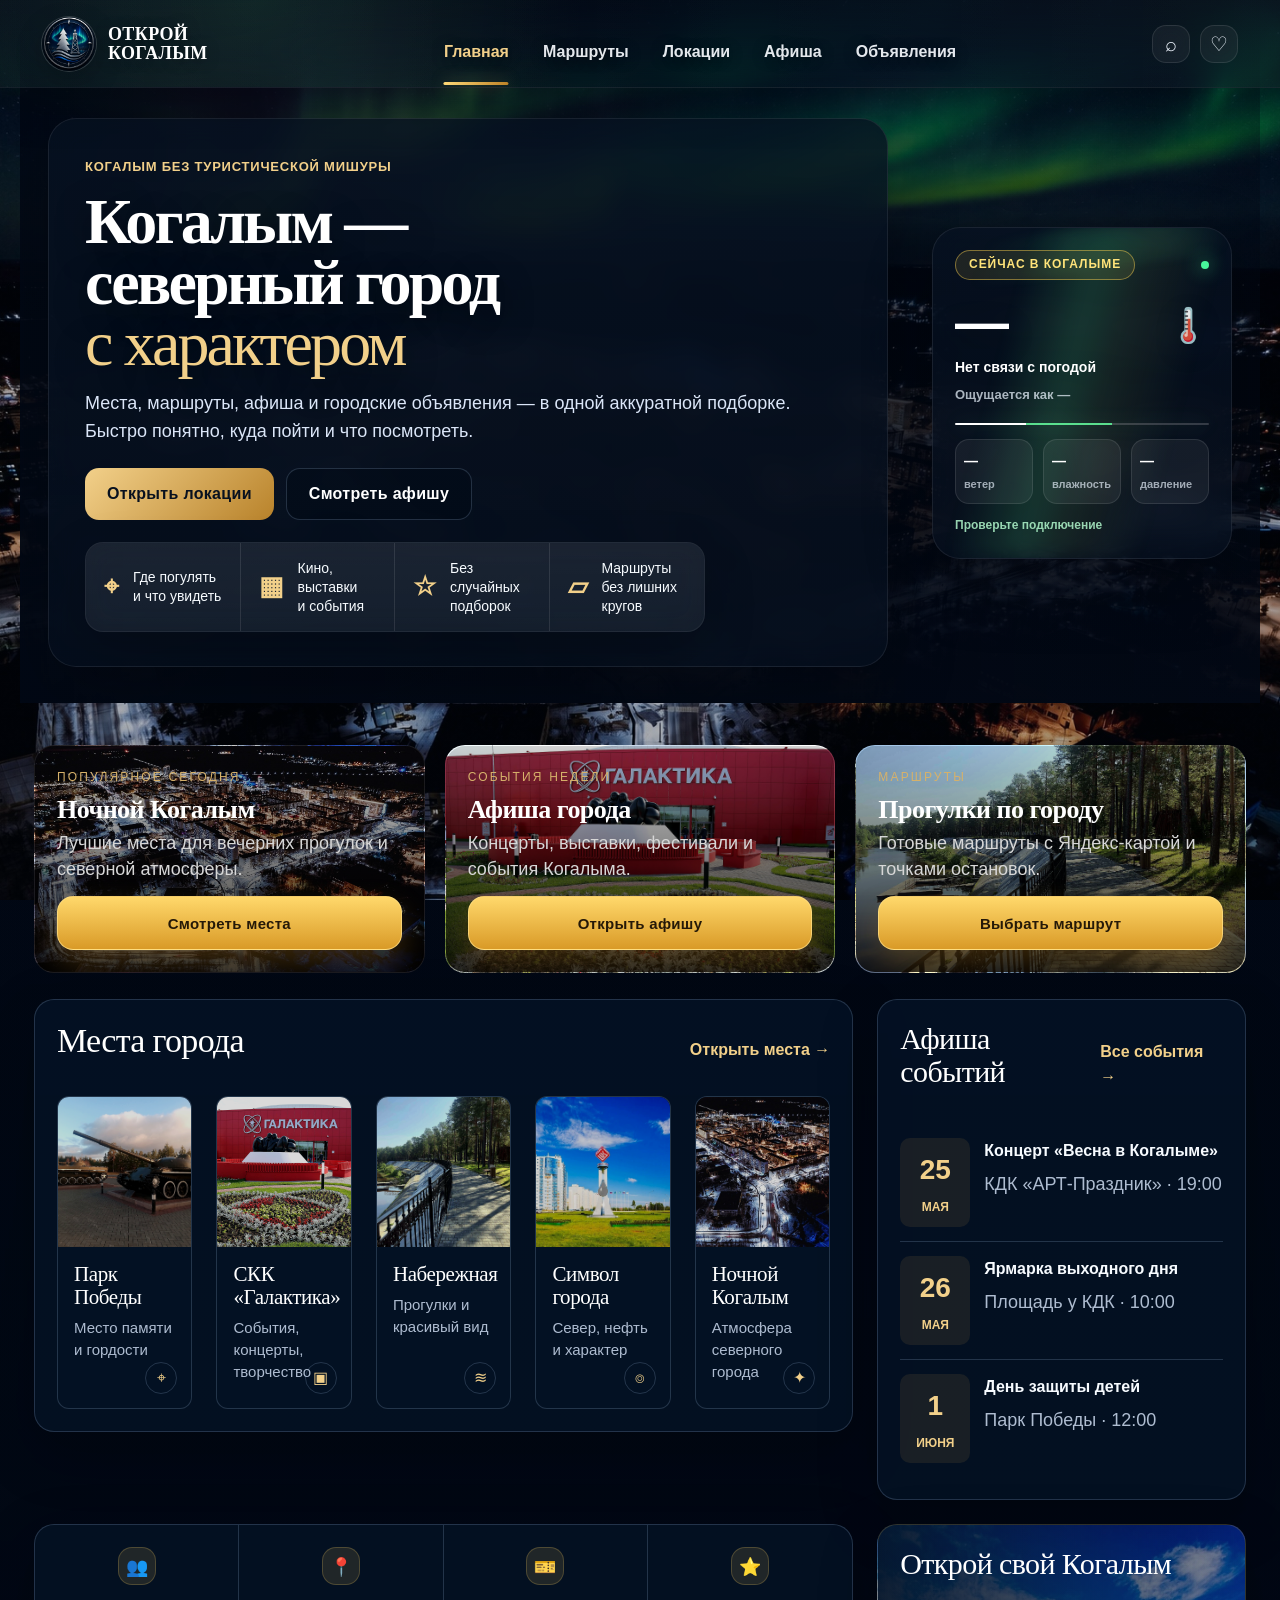
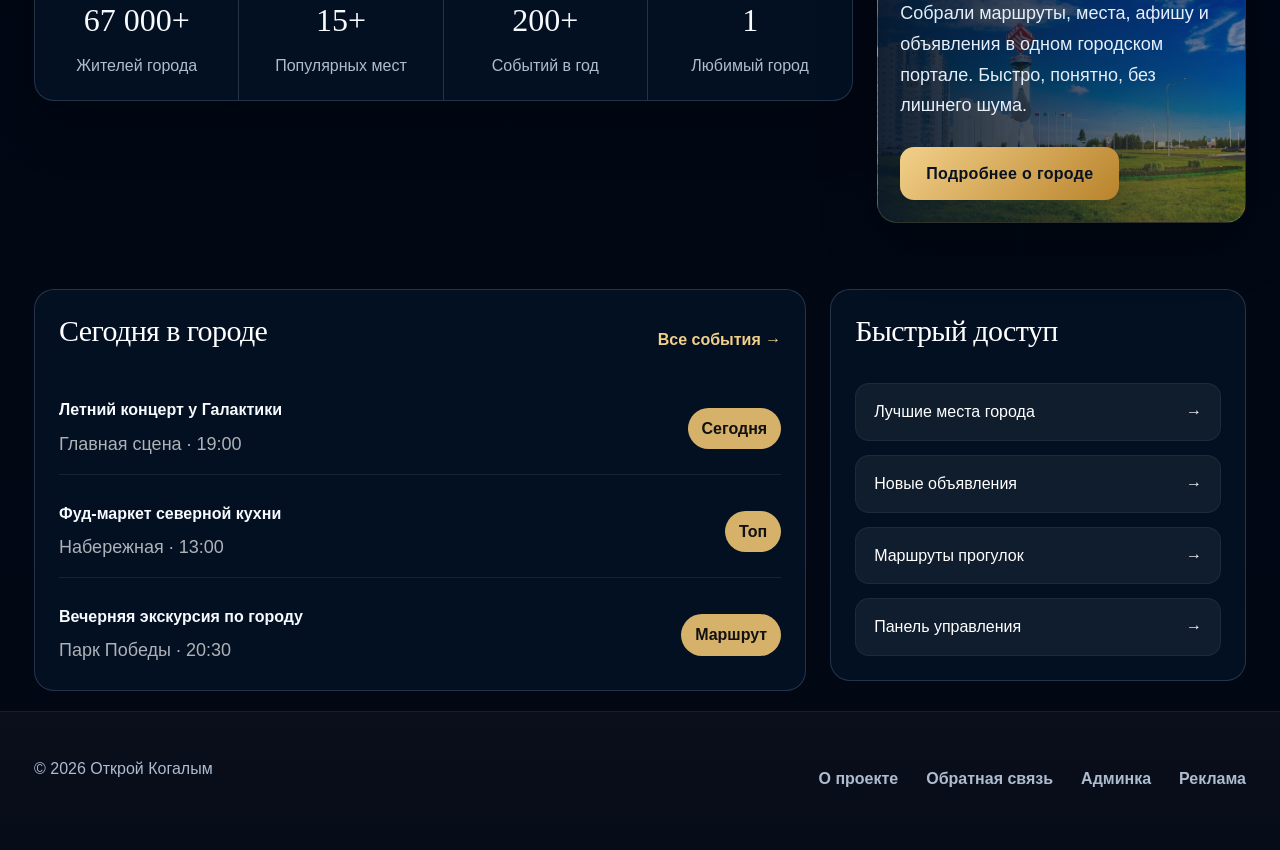
==== index.html @ 8ec385a5 "Add files via upload" ====
<!DOCTYPE html>
<html lang="ru">
<head>
  <meta charset="UTF-8" />
  <meta name="viewport" content="width=device-width, initial-scale=1.0" />
  <title>Открой Когалым</title>
  <link rel="stylesheet" href="style.v7-hard.css?v=site_20260610_v29" />

<style>
/* ===== V28 CLEAN REPAIR INLINE ===== */
.hero-clean,.routes-v2-hero-clean,.events-hero-clean,.places-showcase-clean,.ann-top-clean{
  max-width:1240px!important;margin-left:auto!important;margin-right:auto!important;box-sizing:border-box!important;
}
.hero-clean{
  min-height:auto!important;padding:118px 28px 36px!important;display:block!important;
}
.hero-clean__wrap{
  width:min(1240px,100%)!important;margin:0 auto!important;display:grid!important;
  grid-template-columns:minmax(0,1fr) 320px!important;gap:24px!important;align-items:stretch!important;
}
.hero-clean__content,.hero-clean .cinematic-weather,.routes-v2-hero-clean,.events-hero-clean .events-hero-copy,.places-showcase-clean .places-showcase__text,.ann-top-clean .ann-top-main{
  border-radius:28px!important;border:1px solid rgba(255,255,255,.08)!important;
  background:linear-gradient(180deg,rgba(7,18,34,.78),rgba(7,18,34,.56))!important;
  box-shadow:0 24px 70px rgba(0,0,0,.22)!important;
  backdrop-filter:blur(14px)!important;-webkit-backdrop-filter:blur(14px)!important;
}
.hero-clean__content{max-width:none!important;margin:0!important;padding:34px 36px!important;}
.hero-clean h1,.routes-v2-hero-clean .routes-v2-title-main,.places-showcase-clean h1,.events-hero-clean h1,.ann-top-clean h1{
  text-transform:none!important;font-size:clamp(44px,5vw,72px)!important;line-height:.96!important;margin:0 0 14px!important;
}
.hero-clean .lead,.routes-v2-hero-clean .routes-v2-lead,.places-showcase-clean .places-showcase__lead,.events-hero-clean .events-lead,.ann-top-clean .ann-lead{
  max-width:760px!important;margin:0!important;color:#dbe6f8!important;font-size:18px!important;line-height:1.58!important;
}
.hero-actions{display:flex!important;gap:12px!important;flex-wrap:wrap!important;margin:22px 0!important;}
.hero-clean .features{max-width:none!important;margin:0!important;grid-template-columns:repeat(4,minmax(0,1fr))!important;border-radius:18px!important;}
.places-showcase-clean{display:block!important;margin-top:8px!important;margin-bottom:24px!important;}
.places-showcase-clean::before,.events-hero-clean::before{content:none!important;}
.places-showcase-clean .places-showcase__text,.routes-v2-hero-clean,.events-hero-clean .events-hero-copy,.ann-top-clean .ann-top-main{padding:30px 32px!important;}
.places-showcase-clean .places-eyebrow,.routes-v2-hero-clean .routes-v2-kicker,.events-hero-clean .events-kicker{
  display:inline-flex!important;background:rgba(242,208,138,.12)!important;border:1px solid rgba(242,208,138,.24)!important;
  color:#f2d08a!important;border-radius:999px!important;padding:10px 14px!important;margin:0 0 14px!important;
  font:900 12px/1 Arial,Helvetica,sans-serif!important;letter-spacing:.08em!important;text-transform:uppercase!important;
}
.places-showcase-clean .places-showcase__chips,.routes-v2-hero-clean .routes-v2-hero__chips,.events-hero-clean .events-hero-pills,.ann-top-clean .ann-top-tags{
  display:flex!important;gap:10px!important;flex-wrap:wrap!important;margin:20px 0 0!important;
}
.places-showcase-clean .places-showcase__chips span,.routes-v2-hero-clean .routes-v2-hero__chips span,.events-hero-clean .events-hero-pills span,.ann-top-clean .ann-top-tags span{
  display:inline-flex!important;align-items:center!important;min-height:36px!important;padding:0 13px!important;border-radius:999px!important;
  background:rgba(255,255,255,.055)!important;border:1px solid rgba(255,255,255,.08)!important;color:#fff!important;font:800 14px/1 Arial,Helvetica,sans-serif!important;
}
.events-hero-clean{margin:8px auto 24px!important;padding:0!important;background:none!important;border:0!important;box-shadow:none!important;border-radius:0!important;}
.events-hero-clean .events-hero-inner{display:block!important;padding:0!important;}
.ann-top-clean{display:grid!important;grid-template-columns:minmax(0,1fr) auto!important;gap:18px!important;align-items:end!important;margin-bottom:24px!important;}
.places-grid.catalog-grid .place-card.catalog-card,.place-card.catalog-card{height:640px!important;min-height:640px!important;max-height:640px!important;overflow:hidden!important;}
@media(max-width:980px){
  .hero-clean{padding:106px 18px 28px!important;}
  .hero-clean__wrap{grid-template-columns:1fr!important;}
  .hero-clean__content,.hero-clean .cinematic-weather,.routes-v2-hero-clean,.events-hero-clean .events-hero-copy,.places-showcase-clean .places-showcase__text,.ann-top-clean .ann-top-main{padding:24px 20px!important;border-radius:24px!important;}
  .hero-clean h1,.routes-v2-hero-clean .routes-v2-title-main,.places-showcase-clean h1,.events-hero-clean h1,.ann-top-clean h1{font-size:40px!important;}
  .hero-clean .features{grid-template-columns:1fr 1fr!important;}
  .ann-top-clean{grid-template-columns:1fr!important;}
  .places-grid.catalog-grid .place-card.catalog-card,.place-card.catalog-card{height:auto!important;min-height:0!important;max-height:none!important;}
}
@media(max-width:640px){.hero-clean .features{grid-template-columns:1fr!important;}}
</style>

</head>
<body>

<header class="header">
  <a class="brand" href="index.html">
    <img src="images/logo.png" alt="Открой Когалым">
    <span>ОТКРОЙ<br>КОГАЛЫМ</span>
  </a>

  <nav>
    <a class="active" href="index.html">Главная</a>
    <a href="routes.html">Маршруты</a>
    <a href="places.html">Локации</a>
    <a href="events.html">Афиша</a>
    <a href="announcements.html">Объявления</a>
  </nav>

  <div class="right-head">
    <span class="icon">⌕</span>
    <span class="icon">♡</span>
  </div>
</header>

<main>
  <section class="hero hero-clean">
    <div class="hero-clean__wrap">
      <div class="hero-content hero-clean__content">
        <p class="kicker">Когалым без туристической мишуры</p>

        <h1>Когалым —<br>северный город<br><strong>с характером</strong></h1>

        <p class="lead">
          Места, маршруты, афиша и городские объявления — в одной аккуратной подборке.
          Быстро понятно, куда пойти и что посмотреть.
        </p>

        <div class="hero-actions">
          <a class="btn gold" href="places.html">Открыть локации</a>
          <a class="btn dark" href="events.html">Смотреть афишу</a>
        </div>

        <div class="features">
          <div><b>⌖</b><span>Где погулять<br>и что увидеть</span></div>
          <div><b>▦</b><span>Кино, выставки<br>и события</span></div>
          <div><b>☆</b><span>Без случайных<br>подборок</span></div>
          <div><b>▱</b><span>Маршруты<br>без лишних кругов</span></div>
        </div>
      </div>

      <aside class="cinematic-weather live-weather-card" aria-label="Живая погода в Когалыме">
        <div class="cinematic-weather__aurora" aria-hidden="true"></div>
        <div class="cinematic-weather__head">
          <span class="cinematic-weather__label">Сейчас в Когалыме</span>
          <span class="cinematic-weather__dot" aria-hidden="true"></span>
        </div>
        <div class="cinematic-weather__main">
          <div>
            <div class="cinematic-weather__temp" data-weather-temp>—</div>
            <div class="cinematic-weather__status" data-weather-status>Загрузка погоды</div>
            <div class="cinematic-weather__feels" data-weather-feels>Ощущается как —</div>
          </div>
          <div class="cinematic-weather__icon" data-weather-icon>☁️</div>
        </div>
        <div class="cinematic-weather__line"></div>
        <div class="cinematic-weather__footer">
          <span><b data-weather-wind>—</b><small>ветер</small></span>
          <span><b data-weather-humidity>—</b><small>влажность</small></span>
          <span><b data-weather-pressure>—</b><small>давление</small></span>
        </div>
        <div class="cinematic-weather__updated" data-weather-updated>Обновление…</div>
      </aside>
    </div>
  </section>

  <section class="home-highlights">
    <article class="highlight-card" style="background-image:url('images/night.jpg')">
      <span>Популярное сегодня</span>
      <h3>Ночной Когалым</h3>
      <p>Лучшие места для вечерних прогулок и северной атмосферы.</p>
      <a class="btn gold" href="places.html">Смотреть места</a>
    </article>

    <article class="highlight-card" style="background-image:url('images/places-v7/32-10-galaktika-7d0f47f0-v7-7323927a6f.jpg')">
      <span>События недели</span>
      <h3>Афиша города</h3>
      <p>Концерты, выставки, фестивали и события Когалыма.</p>
      <a class="btn gold" href="events.html">Открыть афишу</a>
    </article>

    <article class="highlight-card" style="background-image:url('images/places-v7/23-23-naberezhnaya-reki-ingu-yagun-6c998331-v7-8d6ebba43d.jpg')">
      <span>Маршруты</span>
      <h3>Прогулки по городу</h3>
      <p>Готовые маршруты с Яндекс-картой и точками остановок.</p>
      <a class="btn gold" href="routes.html">Выбрать маршрут</a>
    </article>
  </section>


  <section class="main-grid">
    <div class="places panel">
      <div class="section-head">
        <h2>Места города</h2>
        <a href="places.html">Открыть места →</a>
      </div>

      <div class="cards">
        <article><img src="images/places-v7/25-29-park-pobedy-b1130a2f-v7-13200ce5c9.jpg"><h3>Парк Победы</h3><p>Место памяти и гордости</p><i>⌖</i></article>
        <article><img src="images/places-v7/32-10-galaktika-7d0f47f0-v7-7323927a6f.jpg"><h3>СКК «Галактика»</h3><p>События, концерты, творчество</p><i>▣</i></article>
        <article><img src="images/places-v7/23-23-naberezhnaya-reki-ingu-yagun-6c998331-v7-8d6ebba43d.jpg"><h3>Набережная</h3><p>Прогулки и красивый вид</p><i>≋</i></article>
        <article><img src="images/lukoil.webp"><h3>Символ города</h3><p>Север, нефть и характер</p><i>⌾</i></article>
        <article><img src="images/night.jpg"><h3>Ночной Когалым</h3><p>Атмосфера северного города</p><i>✦</i></article>
      </div>
    </div>

    <aside class="events panel">
      <div class="section-head">
        <h2>Афиша событий</h2>
        <a href="events.html">Все события →</a>
      </div>
      <div class="event"><time>25<small>МАЯ</small></time><div><b>Концерт «Весна в Когалыме»</b><p>КДК «АРТ-Праздник» · 19:00</p></div></div>
      <div class="event"><time>26<small>МАЯ</small></time><div><b>Ярмарка выходного дня</b><p>Площадь у КДК · 10:00</p></div></div>
      <div class="event"><time>1<small>ИЮНЯ</small></time><div><b>День защиты детей</b><p>Парк Победы · 12:00</p></div></div>
    </aside>

    <div class="stats panel">
      <div><i>👥</i><b>67 000+</b><span>Жителей города</span></div>
      <div><i>📍</i><b>15+</b><span>Популярных мест</span></div>
      <div><i>🎫</i><b>200+</b><span>Событий в год</span></div>
      <div><i>⭐</i><b>1</b><span>Любимый город</span></div>
    </div>

    <div class="city panel">
      <h2>Открой свой Когалым</h2>
      <p>Собрали маршруты, места, афишу и объявления в одном городском портале. Быстро, понятно, без лишнего шума.</p>
      <a class="btn gold" href="about.html">Подробнее о городе</a>
    </div>
  </section>


  <section class="today-grid">
    <div class="today-card">
      <div class="section-head">
        <h2>Сегодня в городе</h2>
        <a href="events.html">Все события →</a>
      </div>

      <div class="today-list">
        <div class="today-item">
          <div>
            <b>Летний концерт у Галактики</b>
            <p>Главная сцена · 19:00</p>
          </div>
          <span class="today-badge">Сегодня</span>
        </div>

        <div class="today-item">
          <div>
            <b>Фуд-маркет северной кухни</b>
            <p>Набережная · 13:00</p>
          </div>
          <span class="today-badge">Топ</span>
        </div>

        <div class="today-item">
          <div>
            <b>Вечерняя экскурсия по городу</b>
            <p>Парк Победы · 20:30</p>
          </div>
          <span class="today-badge">Маршрут</span>
        </div>
      </div>
    </div>

    <div class="today-card">
      <div class="section-head">
        <h2>Быстрый доступ</h2>
      </div>

      <div class="quick-links">
        <a href="places.html"><span>Лучшие места города</span><b>→</b></a>
        <a href="announcements.html"><span>Новые объявления</span><b>→</b></a>
        <a href="routes.html"><span>Маршруты прогулок</span><b>→</b></a>
        <a href="admin.html"><span>Панель управления</span><b>→</b></a>
      </div>
    </div>
  </section>

</main>

<footer>
  <span>© 2026 Открой Когалым</span>
  <nav class="footer-links">
    <a href="about.html">О проекте</a>
    <a href="mailto:info@kogalym-portal.ru">Обратная связь</a>
    <a href="admin.html">Админка</a>
    <a href="announcements.html">Реклама</a>
  </nav>
</footer>

<script src="weather.js?v=site_20260610_v29"></script>
</body>
</html>
---- style.v7-hard.css ----
*{box-sizing:border-box;margin:0;padding:0}
:root{--bg:#020814;--panel:rgba(5,20,39,.78);--line:rgba(180,215,255,.18);--gold:#d6a24b;--gold2:#f2d08a;--white:#f7fbff;--muted:#aebcd0}
body{font-family:Arial,Helvetica,sans-serif;background:#020814;color:var(--white)}
a{text-decoration:none;color:inherit}
.header{position:fixed;top:0;left:0;width:100%;height:94px;padding:0 34px;display:grid;grid-template-columns:260px 1fr auto;align-items:center;gap:24px;background:rgba(2,8,20,.84);backdrop-filter:blur(16px);border-bottom:1px solid rgba(255,255,255,.06);z-index:100}
.brand{display:flex;align-items:center;gap:14px;font-family:Georgia,'Times New Roman',serif;font-size:22px;line-height:1.04;letter-spacing:.01em}
.brand img{width:64px;height:64px;border-radius:50%;object-fit:cover}
nav{display:flex;justify-content:center;gap:30px;font-size:16px;font-weight:700}
nav a{padding:34px 0 12px;border-bottom:2px solid transparent;color:#f0f5ff}
nav a.active,nav a:hover{color:var(--gold2);border-color:var(--gold)}
.right-head{display:flex;align-items:center;gap:16px}
.icon{font-size:27px;color:#eef5ff}
.about{padding:12px 18px;border:1px solid rgba(214,162,75,.55);border-radius:10px;font-weight:800;color:#fff}
.weather{height:52px;min-width:190px;padding:8px 14px;border:1px solid rgba(255,255,255,.16);border-radius:12px;background:rgba(7,20,39,.82);display:grid;grid-template-columns:28px 50px 1fr;align-items:center;gap:8px}
.weather b{font-size:27px}.weather small{font-size:12px;color:#e5eefb;line-height:1.25}

.hero{
min-height:650px;
padding-top:94px;
background:
linear-gradient(90deg, rgba(2,8,20,.92) 0%, rgba(2,8,20,.68) 35%, rgba(2,8,20,.22) 100%),
linear-gradient(180deg, rgba(2,8,20,.04) 0%, #020814 100%),
url("images/hero.jpg") center/cover fixed;
}
.hero-content{max-width:1500px;margin:0 auto;padding:62px 34px 0}
.kicker{font-family:Georgia,'Times New Roman',serif;font-size:17px;color:#f0f3f8;margin-bottom:44px}
h1{font-family:Georgia,'Times New Roman',serif;font-weight:500;text-transform:uppercase;font-size:clamp(54px,5.4vw,82px);line-height:.98;letter-spacing:-.045em;text-shadow:0 10px 36px rgba(0,0,0,.5)}
h1 strong{font-weight:500;color:var(--gold2)}
.lead{max-width:560px;margin-top:26px;font-size:21px;line-height:1.55;color:#edf4ff}
.actions{display:flex;gap:18px;margin-top:36px}
.btn{display:inline-flex;align-items:center;justify-content:center;gap:10px;padding:16px 30px;border-radius:10px;font-weight:800;border:1px solid var(--line)}
.gold{background:linear-gradient(135deg,var(--gold2),#b9832b);color:#08111f;border:none}
.dark{background:rgba(3,12,24,.58);color:#fff}
.features{max-width:950px;margin-top:42px;display:grid;grid-template-columns:repeat(4,1fr);border:1px solid var(--line);border-radius:14px;overflow:hidden;background:rgba(5,20,39,.62);backdrop-filter:blur(12px)}
.features div{display:flex;align-items:center;gap:14px;padding:18px 22px;border-right:1px solid var(--line)}
.features div:last-child{border-right:0}.features b{font-size:34px;color:var(--gold2)}.features span{font-size:15px;line-height:1.35}

.main-grid{max-width:1500px;margin:-18px auto 0;padding:0 34px 40px;display:grid;grid-template-columns:2fr .9fr;gap:24px}
.panel{background:var(--panel);border:1px solid var(--line);border-radius:16px;padding:22px;box-shadow:0 20px 60px rgba(0,0,0,.24)}
.section-head{display:flex;align-items:center;justify-content:space-between;margin-bottom:18px}.section-head h2{font-family:Georgia,'Times New Roman',serif;font-size:30px;font-weight:500}.section-head a{color:var(--gold2);font-weight:800}
.cards{display:grid;grid-template-columns:repeat(5,1fr);gap:16px}
.cards article{border:1px solid var(--line);border-radius:12px;overflow:hidden;background:rgba(5,18,36,.72);position:relative}
.cards img{width:100%;height:150px;object-fit:cover;display:block;filter:brightness(.85) saturate(1.05)}
.cards h3{font-family:Georgia,'Times New Roman',serif;font-size:21px;font-weight:500;margin:16px 16px 8px}.cards p{font-size:15px;color:var(--muted);line-height:1.45;margin:0 16px 26px}.cards i{position:absolute;right:14px;bottom:14px;width:32px;height:32px;border-radius:50%;border:1px solid var(--line);display:grid;place-items:center;color:var(--gold2);font-style:normal}
.event{display:grid;grid-template-columns:70px 1fr;gap:14px;padding:14px 0;border-bottom:1px solid var(--line)}.event:last-child{border-bottom:0}.event time{border-radius:10px;background:rgba(214,162,75,.10);color:var(--gold2);text-align:center;padding:10px;font-weight:900;font-size:28px}.event small{display:block;font-size:12px;margin-top:5px}.event b{font-size:16px}.event p{color:var(--muted);margin-top:5px}
.stats{grid-column:1/2;display:grid;grid-template-columns:repeat(4,1fr);padding:0;overflow:hidden}.stats div{text-align:center;padding:24px;border-right:1px solid var(--line)}.stats div:last-child{border-right:0}.stats b{font-family:Georgia,'Times New Roman',serif;font-size:32px;font-weight:500}.stats span{display:block;color:var(--muted);margin-top:6px}
.city{background:linear-gradient(90deg,rgba(5,20,39,.94),rgba(5,20,39,.42)),url('images/lukoil.webp') right bottom/auto 100% no-repeat}.city h2{font-family:Georgia,'Times New Roman',serif;font-size:30px;font-weight:500}.city p{max-width:320px;line-height:1.7;color:#e5eefb;margin:16px 0 26px}
footer{max-width:1500px;margin:0 auto;padding:20px 34px 44px;display:flex;gap:40px;color:var(--muted)}
@media(max-width:1100px){.header{position:relative;height:auto;grid-template-columns:1fr;padding:18px}.right-head{flex-wrap:wrap}.hero{padding-top:0}.hero-content{padding:42px 18px}.features,.main-grid,.cards,.stats{grid-template-columns:1fr}.main-grid{margin:0;padding:0 18px 32px}.stats{grid-column:auto}.features div{border-right:0;border-bottom:1px solid var(--line)}h1{font-size:44px}footer{padding:20px 18px 40px;flex-wrap:wrap}}
.header{
display:flex;
align-items:center;
justify-content:space-between;
gap:24px;
flex-wrap:wrap;
}

.main-nav{
display:flex;
gap:28px;
flex-wrap:wrap;
}

.header-actions{
display:flex;
align-items:center;
gap:14px;
margin-left:auto;
}
/* ===== ЕДИНАЯ ШАПКА ДЛЯ ВСЕХ СТРАНИЦ ===== */

.header{
  width:100%;
  padding:24px 72px;
  box-sizing:border-box;
  display:flex;
  align-items:center;
  gap:34px;
  position:relative;
  z-index:50;
  background:rgba(8,12,22,.72);
  backdrop-filter:blur(14px);
}

.brand{
  display:flex;
  align-items:center;
  gap:14px;
  text-decoration:none;
  color:#fff;
  flex-shrink:0;
}

.brand img{
  width:54px;
  height:54px;
  object-fit:contain;
}

.brand span{
  font-size:26px;
  line-height:.9;
  font-weight:900;
}

.header nav{
  display:flex;
  align-items:center;
  gap:28px;
  margin-left:auto;
}

.header nav a{
  color:#fff;
  text-decoration:none;
  font-weight:800;
  position:relative;
}

.header nav a.active{
  color:#ffd85a;
}

.header nav a.active::after{
  content:"";
  position:absolute;
  left:0;
  right:0;
  bottom:-10px;
  height:3px;
  border-radius:10px;
  background:#ffd85a;
}

.right-head{
  display:flex;
  align-items:center;
  gap:14px;
  margin-left:28px;
  flex-shrink:0;
}

.icon{
  color:#fff;
  font-size:18px;
}

.about{
  color:#fff;
  text-decoration:none;
  font-weight:800;
  padding:12px 18px;
  border:1px solid rgba(255,216,90,.75);
  border-radius:12px;
}

.weather{
  display:flex;
  align-items:center;
  gap:10px;
  padding:10px 14px;
  border-radius:12px;
  background:rgba(55,72,110,.75);
  color:#fff;
}

.weather b{
  font-size:22px;
}

.weather small{
  font-size:11px;
  line-height:1.1;
}
/* ===== FIX: одинаковое меню во всех шапках ===== */

.header nav{
  display:flex !important;
  align-items:center !important;
  gap:32px !important;
  margin-left:auto !important;
}

.header nav a{
  font-size:16px !important;
  line-height:1 !important;
  font-weight:800 !important;
  color:#fff !important;
  text-decoration:none !important;
  white-space:nowrap !important;
}

.header nav a.active{
  color:#ffd85a !important;
}

.header nav a.active::after{
  bottom:-12px !important;
}
/* ===== ЕДИНЫЙ ФОН САЙТА ===== */
html,
body{
  min-height:100%;
}

body{
  background:#020814;
  color:#fff;
}

body::before{
  content:"";
  position:fixed;
  inset:0;
  background:
linear-gradient(90deg, rgba(2,8,20,.72) 0%, rgba(2,8,20,.45) 40%, rgba(2,8,20,.18) 100%),
linear-gradient(180deg, rgba(2,8,20,.03) 0%, #020814 100%),
url("images/hero.jpg") center/cover fixed;;
  z-index:-1;
  pointer-events:none;
}
.page-shell{
max-width:1500px;
margin:0 auto;
padding:140px 34px 80px;
}

.page-shell h1{
font-size:56px;
line-height:1;
margin-bottom:18px;
font-family:Georgia,"Times New Roman",serif;
font-weight:700;
color:#fff;
}

.page-shell p{
font-size:18px;
line-height:1.7;
color:#d7e3f7;
}

.page-shell h2{
font-size:34px;
margin-bottom:18px;
font-family:Georgia,"Times New Roman",serif;
color:#f0d58a;
}
/* ===== ЕДИНЫЙ СТИЛЬ САЙТА ===== */

body{
font-family:Arial,Helvetica,sans-serif;
color:#f7fbff;
line-height:1.6;
}

h1,h2,h3{
font-family:Georgia,"Times New Roman",serif;
font-weight:700;
letter-spacing:-0.02em;
color:#fff;
margin-bottom:18px;
line-height:1.1;
}

h1{
font-size:56px;
}

h2{
font-size:34px;
}

h3{
font-size:24px;
}

p{
font-size:18px;
line-height:1.7;
color:#d7e3f7;
margin-bottom:18px;
}

section{
margin-bottom:42px;
}

.panel,
.route-card,
.place-card,
.event-card,
article{
border-radius:22px;
overflow:hidden;
}

.cards,
.route-list{
gap:24px;
}

.btn,
button,
a.btn{
font-weight:700;
letter-spacing:.02em;
border-radius:14px;
padding:14px 26px;
}

.page-shell,
.routes-page,
.events-page,
.places-page,
.announcements-page{
max-width:1500px;
margin:0 auto;
padding:140px 34px 80px;
box-sizing:border-box;
}
/* ===== ЖЕСТКОЕ ВЫРАВНИВАНИЕ ВСЕХ СТРАНИЦ ===== */

.routes-page,
.places-page,
.events-page,
.announcements-page,
.page-shell{
  max-width:1500px !important;
  margin:0 auto !important;
  padding:140px 34px 80px !important;
  box-sizing:border-box !important;
}

.routes-page h1,
.places-page h1,
.events-page h1,
.announcements-page h1{
  font-family:Georgia,"Times New Roman",serif !important;
  font-size:72px !important;
  line-height:.95 !important;
  font-weight:700 !important;
  letter-spacing:-.04em !important;
  margin:0 0 22px !important;
  color:#fff !important;
}

.routes-page p,
.places-page p,
.events-page p,
.announcements-page p{
  font-family:Arial,Helvetica,sans-serif !important;
  font-size:18px !important;
  line-height:1.65 !important;
  font-weight:600 !important;
  color:#dbe6f8 !important;
}

.routes-page h2,
.places-page h2,
.events-page h2,
.announcements-page h2{
  font-family:Georgia,"Times New Roman",serif !important;
  font-size:42px !important;
  line-height:1.05 !important;
  font-weight:700 !important;
  color:#fff !important;
}

.route-card,
.week-place,
.hero-event,
.card,
.event-card,
.admin-card{
  border-radius:24px !important;
}
/* ===== ОБЪЯВЛЕНИЯ ПОД ОБЩИЙ СТИЛЬ ===== */

.ann-page h1{
font-family:Georgia,"Times New Roman",serif !important;
font-size:72px !important;
font-weight:700 !important;
line-height:.95 !important;
letter-spacing:-.04em !important;
}

.ann-page p,
.ann-page input,
.ann-page select,
.ann-page button,
.ann-page .item,
.ann-page .price{
font-family:Arial,Helvetica,sans-serif !important;
}

.ann-page{
padding-top:140px !important;
}
#adsList{
display:grid;
gap:18px;
margin-top:18px;
}

/* ===== ANNOUNCEMENTS PAGE / CLEAN FINAL ===== */
body.modal-open{overflow:hidden}
.ann-page{min-height:100vh;padding:140px 28px 70px;background:linear-gradient(180deg,rgba(2,8,20,.80),#020814 48%),url('images/hero.jpg') center/cover fixed;color:#fff}
.ann-container{max-width:1450px;margin:0 auto}
.ann-badge{display:inline-flex;padding:10px 16px;border-radius:999px;background:rgba(214,162,75,.12);border:1px solid rgba(214,162,75,.28);color:#f2d08a;font-weight:800;margin-bottom:18px}
.ann-top{display:flex;justify-content:space-between;gap:24px;align-items:flex-end;margin-bottom:30px}
.ann-top h1{font-family:Georgia,'Times New Roman',serif;font-size:72px;line-height:.95;font-weight:700;letter-spacing:-.04em;margin:0 0 18px;color:#fff}
.ann-lead{max-width:760px;font-size:20px;line-height:1.6;color:#dbe6f8;margin:0}
.ann-add-btn{display:inline-flex;align-items:center;justify-content:center;padding:16px 24px;border-radius:12px;background:linear-gradient(135deg,#f1d493,#b88631);color:#08111f;font-weight:900;text-decoration:none;white-space:nowrap}
.ann-search-panel{display:grid;grid-template-columns:1.3fr repeat(3,.7fr);gap:14px;margin-bottom:20px}
.ann-search-panel input,.ann-search-panel select{width:100%;padding:17px 18px;border-radius:16px;border:1px solid rgba(255,255,255,.08);background:rgba(8,20,42,.86);color:#fff;font-weight:800;outline:none}
.ann-search-panel input::placeholder{color:#9fb1c8}
.ann-categories{display:grid;grid-template-columns:repeat(5,1fr);gap:14px;margin-bottom:30px}
.ann-cat{cursor:pointer;padding:18px;border-radius:18px;background:rgba(8,20,42,.86);border:1px solid rgba(255,255,255,.08);color:#f2d08a;font-weight:900;text-align:center;transition:.22s}
.ann-cat:hover,.ann-cat.active{background:rgba(214,162,75,.18);border-color:rgba(214,162,75,.45);transform:translateY(-2px)}
.ann-board{display:grid;grid-template-columns:2fr 1fr;gap:24px}
.ann-list{display:grid;gap:18px}
.ann-item{position:relative;display:grid;grid-template-columns:118px 1fr 155px;gap:20px;align-items:center;padding:20px;border-radius:22px;background:rgba(8,20,42,.88);border:1px solid rgba(255,255,255,.08);backdrop-filter:blur(14px);transition:.28s;cursor:pointer;overflow:hidden}
.ann-item.hidden{display:none}
.ann-item:hover{transform:translateY(-5px);border-color:rgba(214,162,75,.32);box-shadow:0 18px 44px rgba(0,0,0,.28)}
.ann-item.vip{border-color:rgba(214,162,75,.42);background:linear-gradient(90deg,rgba(214,162,75,.10),rgba(8,20,42,.88) 30%)}
.vip-label{position:absolute;top:12px;right:18px;padding:5px 10px;border-radius:999px;background:rgba(214,162,75,.20);border:1px solid rgba(214,162,75,.38);color:#f2d08a;font-weight:950;font-size:11px;z-index:2}
.ann-thumb{width:108px;height:88px;border-radius:16px;background-size:cover;background-position:center;border:1px solid rgba(255,255,255,.10);position:relative;overflow:hidden}
.ann-thumb:after{content:"";position:absolute;inset:0;background:linear-gradient(180deg,transparent,rgba(0,0,0,.35))}
.ann-item h2{font-family:Georgia,'Times New Roman',serif;font-size:30px;font-weight:500;line-height:1.12;margin:0 0 8px;color:#fff;overflow-wrap:anywhere;word-break:break-word}
.ann-item p{margin:0;color:#dbe6f8;line-height:1.5;overflow-wrap:anywhere;word-break:break-word}
.ann-meta{display:flex;gap:10px;flex-wrap:wrap;margin-top:10px;color:#aebcd0;font-size:13px;font-weight:800}
.ann-price{text-align:right;min-width:145px;padding-top:22px;overflow-wrap:anywhere;word-break:break-word}
.ann-price b{display:block;font-size:23px;color:#f2d08a;margin-bottom:8px}.ann-price span{color:#aebcd0;font-size:14px}
.ann-side{background:rgba(8,20,42,.88);border:1px solid rgba(255,255,255,.08);border-radius:24px;padding:26px;height:max-content;backdrop-filter:blur(14px)}
.ann-side h2{font-family:Georgia,'Times New Roman',serif;font-size:36px;font-weight:500;margin:0 0 18px;color:#fff}
.ann-side p{color:#dbe6f8;line-height:1.65;margin:0 0 22px}.ann-side-box{padding:18px;border-radius:18px;background:rgba(255,255,255,.04);border:1px solid rgba(255,255,255,.07);margin-bottom:14px}.ann-side-box b{display:block;color:#f2d08a;margin-bottom:6px}.ann-side-box span{color:#dbe6f8}
.ann-empty{display:none;padding:28px;border-radius:22px;background:rgba(8,20,42,.88);border:1px solid rgba(255,255,255,.08);color:#dbe6f8;font-weight:800}.ann-empty.show{display:block}
.ad-modal{position:fixed;inset:0;z-index:9999;background:rgba(0,0,0,.72);backdrop-filter:blur(6px);display:none;align-items:center;justify-content:center;padding:24px}
.ad-modal.show{display:flex}
.ad-modal-box{position:relative;width:min(820px,96vw);max-height:92vh;overflow:hidden;border-radius:24px;background:linear-gradient(180deg,#101827 0%,#07111d 100%);border:1px solid rgba(255,255,255,.12);box-shadow:0 30px 90px rgba(0,0,0,.65);color:#fff}
.ad-close{position:absolute;top:16px;right:16px;width:44px;height:44px;border:0;border-radius:50%;background:rgba(15,23,42,.78);color:#fff;font-size:28px;line-height:1;cursor:pointer;z-index:20;display:flex;align-items:center;justify-content:center}.ad-close:hover{background:rgba(30,41,59,.96)}
.ad-modal-image{width:100%;height:330px;background:#111827 center/cover no-repeat}
.ad-modal-content{padding:26px 30px 28px;overflow-y:auto;max-height:calc(92vh - 330px)}
.ad-modal-category{display:inline-flex;width:fit-content;padding:9px 15px;margin-bottom:18px;border-radius:999px;background:linear-gradient(135deg,#1e3a8a,#2563eb);color:#fff;font-size:14px;font-weight:800}
.ad-modal-content h2{margin:0 0 12px;color:#fff;font-size:34px;line-height:1.08;font-weight:900;overflow-wrap:anywhere;word-break:break-word}
.ad-modal-content p{margin:0 0 24px;color:rgba(255,255,255,.78);font-size:18px;line-height:1.55;white-space:normal;overflow-wrap:anywhere;word-break:break-word}
.ad-modal-info{display:grid;grid-template-columns:repeat(4,1fr);gap:0;margin:22px 0 26px}.ad-modal-info div{padding:0 18px;border-right:1px solid rgba(255,255,255,.13);min-width:0}.ad-modal-info div:first-child{padding-left:0}.ad-modal-info div:last-child{border-right:0}.ad-modal-info span{display:block;margin-bottom:7px;color:rgba(255,255,255,.58);font-size:14px}.ad-modal-info b{display:block;color:#fff;font-size:18px;font-weight:800;overflow-wrap:anywhere;word-break:break-word}.ad-modal-info div:first-child b{color:#ffd21f}
.ad-modal-phone{width:100%;min-height:58px;border:0;border-radius:12px;background:linear-gradient(180deg,#ffe066 0%,#ffc107 100%);color:#141414;font-size:20px;font-weight:900;cursor:pointer;box-shadow:0 10px 24px rgba(255,193,7,.22)}.ad-modal-phone:hover{filter:brightness(1.04)}
@media(max-width:1100px){.ann-board,.ann-search-panel{grid-template-columns:1fr}.ann-categories{grid-template-columns:1fr 1fr}.ann-item{grid-template-columns:1fr}.ann-price{text-align:left;padding-top:0}.ann-top{display:block}.ann-add-btn{margin-top:22px}.ann-top h1{font-size:52px}}
@media(max-width:768px){.ann-page{padding:38px 12px 48px}.ann-top h1{font-size:42px}.ann-categories{grid-template-columns:1fr}.ann-item{padding:16px}.ann-thumb{width:100%;height:190px}.ad-modal{padding:12px;align-items:flex-start;overflow-y:auto}.ad-modal-box{width:100%;max-height:none;border-radius:18px}.ad-modal-image{height:220px}.ad-modal-content{max-height:none;padding:22px 18px}.ad-modal-content h2{font-size:28px}.ad-modal-content p{font-size:16px}.ad-modal-info{grid-template-columns:1fr 1fr;gap:18px}.ad-modal-info div{padding:0;border-right:0}}


/* ===== FINAL ANN VIP PHONE SUPPORT ===== */
.ann-item.vip{
  border-color:rgba(255,213,74,.46)!important;
  box-shadow:0 0 0 1px rgba(255,213,74,.20),0 18px 46px rgba(255,193,7,.13),0 18px 44px rgba(0,0,0,.28)!important;
}
.ann-item .show-phone-btn{
  width:100%;
  min-height:52px;
  margin-top:16px;
  border-radius:14px;
  border:0;
  background:linear-gradient(180deg,#ffe066,#ffc107);
  color:#111827;
  font-weight:900;
  font-size:16px;
}



/* ===== DIRECT VIP PHONE FIX ===== */
.admin-vip-row{
  display:flex!important;
  align-items:center;
  gap:10px;
  padding:12px 14px;
  border-radius:12px;
  background:rgba(214,162,75,.12);
  border:1px solid rgba(214,162,75,.35);
  color:#fff;
  font-weight:900;
}
.admin-vip-row input{
  width:18px;
  height:18px;
}
.ann-item{
  position:relative;
}
.ann-item.vip{
  border-color:rgba(242,208,138,.75)!important;
  box-shadow:0 0 0 1px rgba(242,208,138,.28),0 18px 46px rgba(214,162,75,.16),0 18px 44px rgba(0,0,0,.28)!important;
}
.vip-badge{
  position:absolute;
  top:14px;
  left:14px;
  z-index:10;
  padding:7px 13px;
  border-radius:999px;
  background:linear-gradient(135deg,#f2d08a,#d6a24b);
  color:#08111f;
  font-size:12px;
  font-weight:950;
  box-shadow:0 10px 24px rgba(214,162,75,.32);
}
.ann-phone-btn{
  display:inline-flex;
  align-items:center;
  justify-content:center;
  width:auto;
  padding:10px 18px;
  min-height:42px;
  margin-top:14px;
  border:0;
  border-radius:10px;
  background:linear-gradient(135deg,#f2d08a,#d6a24b);
  color:#08111f;
  font-size:14px;
  font-weight:900;
  cursor:pointer;
  box-shadow:0 6px 18px rgba(214,162,75,.22);
}

.phone-revealed{
  background:#0f1724!important;
  color:#f2d08a!important;
  border:1px solid rgba(242,208,138,.35);
  letter-spacing:.2px;
  font-weight:950;
}



/* ===== ADMIN LAYOUT + EDIT FIX ===== */
.admin-grid{
  align-items:start;
}

.admin-form-fixed{
  display:grid!important;
  grid-template-columns:repeat(2,minmax(0,1fr));
  gap:18px!important;
}

.admin-form-fixed .admin-card-head,
.admin-form-fixed label:has(textarea),
.admin-form-fixed label:has(input[type="file"]),
.admin-form-fixed .admin-submit{
  grid-column:1 / -1;
}

.admin-form-fixed label{
  display:grid!important;
  gap:8px!important;
  min-width:0;
  color:#fff;
  font-weight:800;
}

.admin-form-fixed input,
.admin-form-fixed select,
.admin-form-fixed textarea{
  width:100%!important;
  min-height:48px;
  border-radius:12px;
  border:1px solid rgba(255,255,255,.16);
  background:rgba(255,255,255,.08);
  color:#fff;
  padding:10px 14px;
  outline:none;
}

.admin-form-fixed textarea{
  min-height:120px;
  resize:vertical;
}

.admin-form-fixed input::placeholder,
.admin-form-fixed textarea::placeholder{
  color:rgba(255,255,255,.55);
}

.admin-vip-row{
  display:flex!important;
  align-items:center;
  justify-content:flex-start;
  gap:12px!important;
  min-height:48px;
  padding:12px 14px!important;
  border-radius:12px;
  background:rgba(214,162,75,.12);
  border:1px solid rgba(214,162,75,.35);
  color:#fff;
  font-weight:900;
}

.admin-vip-row input{
  width:18px!important;
  min-height:18px!important;
  height:18px!important;
}

.admin-submit{
  justify-self:start;
  min-width:220px;
}

.admin-form-fixed.is-editing .admin-submit{
  background:linear-gradient(135deg,#f2d08a,#d6a24b);
  color:#08111f;
}

.saved-item{
  display:grid;
  grid-template-columns:72px 1fr auto;
  gap:14px;
  align-items:center;
  padding:14px;
  border-radius:16px;
  background:rgba(255,255,255,.05);
  border:1px solid rgba(255,255,255,.09);
  margin-bottom:12px;
}

.saved-item.vip{
  border-color:rgba(242,208,138,.55);
  box-shadow:0 0 0 1px rgba(242,208,138,.15);
}

.saved-info h3{
  margin:0 0 6px;
  font-size:20px;
}

.saved-info p{
  margin:3px 0;
  color:#dbe6f8;
}

.saved-vip{
  color:#f2d08a;
}

.saved-actions{
  display:flex;
  gap:8px;
  flex-wrap:wrap;
}

.saved-actions button{
  min-height:40px;
  padding:0 14px;
  border-radius:10px;
  border:0;
  font-weight:900;
  cursor:pointer;
}

.edit-ad{
  background:#f2d08a;
  color:#08111f;
}

.delete-ad{
  background:rgba(255,255,255,.10);
  color:#fff;
}

.admin-empty{
  color:#cfd6e6;
  margin:0;
}

@media(max-width:900px){
  .admin-form-fixed{
    grid-template-columns:1fr;
  }

  .saved-item{
    grid-template-columns:64px 1fr;
  }

  .saved-actions{
    grid-column:1 / -1;
  }
}



/* ===== CONTACT OWNER BLOCK ===== */
.contact-owner-box{
  margin-top:24px;
  padding:20px;
  border-radius:18px;
  background:rgba(255,255,255,.06);
  border:1px solid rgba(255,255,255,.08);
  backdrop-filter:blur(12px);
}

.contact-owner-box h3{
  margin:0 0 18px;
  font-size:22px;
  color:#fff;
}

.contact-owner-item{
  display:flex;
  flex-direction:column;
  gap:4px;
  margin-bottom:16px;
}

.contact-owner-item:last-child{
  margin-bottom:0;
}

.contact-owner-item span{
  color:#9fb0cc;
  font-size:14px;
}

.contact-owner-item strong,
.contact-owner-item a{
  color:#fff;
  font-size:17px;
  font-weight:800;
  text-decoration:none;
}

.contact-owner-item a:hover{
  color:#f2d08a;
}


.contact-owner-box{
  grid-column:1 / -1;
}



/* ===== SUBMIT CONTACT POPUP ===== */
.submit-contact-open{
  overflow:hidden;
}

.submit-contact-modal{
  position:fixed;
  inset:0;
  z-index:10000;
  display:none;
  align-items:center;
  justify-content:center;
  padding:20px;
  background:rgba(0,0,0,.72);
  backdrop-filter:blur(8px);
}

.submit-contact-modal.show{
  display:flex;
}

.submit-contact-modal__box{
  position:relative;
  width:min(560px,96vw);
  padding:30px;
  border-radius:24px;
  background:linear-gradient(180deg,#101827 0%,#07111d 100%);
  border:1px solid rgba(255,255,255,.12);
  box-shadow:0 30px 90px rgba(0,0,0,.65);
  color:#fff;
}

.submit-contact-modal__close{
  position:absolute;
  top:14px;
  right:14px;
  width:42px;
  height:42px;
  border:0;
  border-radius:50%;
  background:rgba(255,255,255,.08);
  color:#fff;
  font-size:28px;
  line-height:1;
  cursor:pointer;
}

.submit-contact-modal__badge{
  display:inline-flex;
  width:fit-content;
  padding:8px 14px;
  margin-bottom:16px;
  border-radius:999px;
  background:linear-gradient(135deg,#f2d08a,#d6a24b);
  color:#08111f;
  font-size:13px;
  font-weight:950;
}

.submit-contact-modal h2{
  margin:0 0 12px;
  font-size:34px;
  line-height:1.05;
  color:#fff;
}

.submit-contact-modal__text{
  margin:0 0 22px;
  color:#dbe6f8;
  font-size:17px;
  line-height:1.5;
}

.submit-contact-modal__info{
  display:grid;
  gap:14px;
  margin:22px 0;
}

.submit-contact-modal__info div{
  padding:15px;
  border-radius:16px;
  background:rgba(255,255,255,.055);
  border:1px solid rgba(255,255,255,.08);
}

.submit-contact-modal__info span{
  display:block;
  margin-bottom:5px;
  color:#9fb0cc;
  font-size:13px;
  font-weight:800;
}

.submit-contact-modal__info strong,
.submit-contact-modal__info a{
  color:#fff;
  font-size:17px;
  font-weight:900;
  text-decoration:none;
  overflow-wrap:anywhere;
}

.submit-contact-modal__info a:hover{
  color:#f2d08a;
}

.submit-contact-modal__actions{
  display:grid;
  grid-template-columns:1fr 1fr;
  gap:12px;
  margin-top:18px;
}

.submit-contact-modal__call,
.submit-contact-modal__mail{
  display:flex;
  align-items:center;
  justify-content:center;
  min-height:50px;
  padding:0 16px;
  border-radius:14px;
  font-weight:950;
  text-decoration:none;
}

.submit-contact-modal__call{
  background:linear-gradient(135deg,#f2d08a,#d6a24b);
  color:#08111f;
}

.submit-contact-modal__mail{
  background:rgba(255,255,255,.08);
  color:#fff;
  border:1px solid rgba(255,255,255,.10);
}

@media(max-width:620px){
  .submit-contact-modal__box{
    padding:24px 18px;
    border-radius:20px;
  }

  .submit-contact-modal h2{
    font-size:28px;
  }

  .submit-contact-modal__actions{
    grid-template-columns:1fr;
  }
}



/* ===== VISUAL STAGE UPGRADE ===== */

:root{
  --gold:#f2d08a;
  --gold-deep:#d6a24b;
}

.hero,
.hero-section,
.main-hero{
  position:relative;
  overflow:hidden;
  border-radius:32px;
  border:1px solid rgba(255,255,255,.08);
  background:
    radial-gradient(circle at top right, rgba(242,208,138,.16), transparent 34%),
    linear-gradient(180deg,#111827 0%,#08111f 100%);
  box-shadow:0 30px 80px rgba(0,0,0,.38);
}

.hero h1,
.hero-section h1,
.main-hero h1{
  line-height:1;
  letter-spacing:-1.5px;
  text-shadow:0 10px 34px rgba(0,0,0,.45);
}

.ann-item,
.card,
.listing-card,
.preview-card{
  transition:
    transform .28s ease,
    box-shadow .28s ease,
    border-color .28s ease;
}

.ann-item:hover,
.card:hover,
.listing-card:hover,
.preview-card:hover{
  transform:translateY(-6px);
  box-shadow:0 24px 50px rgba(0,0,0,.30);
}

.ann-item{
  overflow:hidden;
  border-radius:24px;
  border:1px solid rgba(255,255,255,.08);
  background:linear-gradient(180deg,rgba(255,255,255,.05),rgba(255,255,255,.025));
  backdrop-filter:blur(12px);
}

.ann-thumb,
.saved-thumb{
  background-size:cover!important;
  background-position:center!important;
  transition:transform .5s ease;
}

.ann-item:hover .ann-thumb,
.saved-item:hover .saved-thumb{
  transform:scale(1.04);
}

.vip-badge{
  border:1px solid rgba(255,255,255,.30);
  backdrop-filter:blur(8px);
  animation:vipPulse 2.6s infinite;
}

@keyframes vipPulse{
  0%{box-shadow:0 0 0 0 rgba(242,208,138,.40);}
  70%{box-shadow:0 0 0 18px rgba(242,208,138,0);}
  100%{box-shadow:0 0 0 0 rgba(242,208,138,0);}
}

button,
.btn,
a.btn,
.admin-submit{
  transition:
    transform .2s ease,
    opacity .2s ease,
    box-shadow .2s ease;
}

button:hover,
.btn:hover,
a.btn:hover,
.admin-submit:hover{
  transform:translateY(-2px);
}

footer,
.footer{
  border-top:1px solid rgba(255,255,255,.08);
  background:
    linear-gradient(180deg, rgba(255,255,255,.03), rgba(255,255,255,.015));
}

@media(max-width:768px){

  .hero,
  .hero-section,
  .main-hero{
    border-radius:24px;
    padding:26px 18px!important;
  }

  .hero h1,
  .hero-section h1,
  .main-hero h1{
    font-size:38px!important;
    line-height:1.05;
  }

  .ann-item{
    border-radius:20px;
  }

  header,
  .header{
    backdrop-filter:blur(12px);
    background:rgba(7,17,29,.88);
  }
}



/* ===== POPUP CLOSE FIX ===== */
.submit-contact-modal__close{
  display:flex!important;
  align-items:center;
  justify-content:center;
  padding:0!important;
  font-size:34px!important;
  font-weight:300;
  line-height:1!important;
  text-align:center;
  transition:
    transform .2s ease,
    background .2s ease,
    opacity .2s ease;
}

.submit-contact-modal__close:hover{
  transform:rotate(90deg);
  background:rgba(242,208,138,.16);
  color:#f2d08a;
}

.submit-contact-modal__close:active{
  transform:scale(.92);
}



/* ===== HERO BACKGROUND RESTORE FINAL ===== */
.hero{
  background:
    linear-gradient(90deg, rgba(2,8,20,.92) 0%, rgba(2,8,20,.68) 35%, rgba(2,8,20,.22) 100%),
    linear-gradient(180deg, rgba(2,8,20,.04) 0%, #020814 100%),
    url("images/hero.jpg") center/cover fixed !important;
  border-radius:0 !important;
  box-shadow:none !important;
  border:0 !important;
}

.hero::before,
.hero-section::before,
.main-hero::before{
  display:none !important;
}



/* ===== ANNOUNCEMENTS BACKGROUND MATCH ===== */
.ann-page{
  background:
    linear-gradient(180deg, rgba(2,8,20,.22) 0%, rgba(2,8,20,.48) 100%),
    url("images/hero.jpg") center/cover fixed !important;
}

.ann-page::before{
  content:"";
  position:fixed;
  inset:0;
  pointer-events:none;
  background:radial-gradient(circle at top right, rgba(242,208,138,.08), transparent 32%);
}

.ann-page .ann-board,
.ann-page .ann-sidebar,
.ann-page .ann-item{
  background:rgba(7,17,29,.72)!important;
  backdrop-filter:blur(14px);
}



/* ===== GLOBAL BACKGROUND SAME AS ANNOUNCEMENTS ===== */
html,
body{
  background:
    linear-gradient(180deg, rgba(2,8,20,.22) 0%, rgba(2,8,20,.48) 100%),
    url("images/hero.jpg") center/cover fixed !important;
  background-color:#020814 !important;
}

.hero,
.admin-page,
.admin-wrap,
.ann-page,
main,
.page,
.page-bg{
  background:
    linear-gradient(180deg, rgba(2,8,20,.22) 0%, rgba(2,8,20,.48) 100%),
    url("images/hero.jpg") center/cover fixed !important;
}

.hero{
  border-radius:0 !important;
  box-shadow:none !important;
  border:0 !important;
}

.page-bg{
  position:fixed;
  inset:0;
  z-index:-1;
  pointer-events:none;
}

.hero::before,
.admin-page::before,
.admin-wrap::before,
.ann-page::before,
.page-bg::before{
  content:"";
  position:fixed;
  inset:0;
  pointer-events:none;
  background:radial-gradient(circle at top right, rgba(242,208,138,.08), transparent 32%);
}

section,
.container,
.ann-container,
.admin-grid,
.admin-card,
.ann-board,
.ann-side,
.ann-item{
  background-color:transparent;
}



/* ===== PREMIUM CARDS UPGRADE ===== */

.ann-list,
.cards-grid,
.grid{
  display:grid;
  grid-template-columns:repeat(auto-fill,minmax(320px,1fr));
  gap:24px;
}

.ann-item,
.card,
.place-card,
.listing-card{
  position:relative;
  overflow:hidden;
  border-radius:28px;
  border:1px solid rgba(255,255,255,.08);
  background:
    linear-gradient(180deg, rgba(255,255,255,.06), rgba(255,255,255,.025));
  box-shadow:
    0 24px 60px rgba(0,0,0,.28),
    inset 0 1px 0 rgba(255,255,255,.04);
}

.ann-thumb,
.card-image,
.place-thumb{
  position:relative;
  min-height:240px;
}

.ann-thumb::before,
.card-image::before,
.place-thumb::before{
  content:"";
  position:absolute;
  inset:0;
  background:
    linear-gradient(to top, rgba(2,8,20,.92) 0%, rgba(2,8,20,.12) 55%, transparent 100%);
  z-index:1;
}

.ann-thumb::after,
.card-image::after,
.place-thumb::after{
  content:"";
  position:absolute;
  inset:0;
  background:linear-gradient(135deg, rgba(242,208,138,.12), transparent 44%);
  z-index:2;
}

.ann-item-body,
.card-body{
  position:relative;
  z-index:3;
}

.ann-item h2,
.card h2,
.card h3{
  font-size:24px;
  line-height:1.1;
  letter-spacing:-.5px;
}

.ann-meta{
  display:flex;
  flex-wrap:wrap;
  gap:8px;
  margin-top:14px;
}

.ann-meta span{
  display:inline-flex;
  align-items:center;
  min-height:32px;
  padding:0 12px;
  border-radius:999px;
  background:rgba(255,255,255,.08);
  border:1px solid rgba(255,255,255,.08);
  backdrop-filter:blur(10px);
  color:#dbe6f8;
  font-size:13px;
  font-weight:800;
}

.ann-price{
  border-top:1px solid rgba(255,255,255,.06);
  background:linear-gradient(180deg, rgba(255,255,255,.03), rgba(255,255,255,.015));
}

.ann-price b{
  font-size:28px;
  letter-spacing:-1px;
  color:#fff;
}

.ann-item:hover,
.card:hover{
  transform:translateY(-10px) scale(1.01);
  box-shadow:
    0 40px 90px rgba(0,0,0,.42),
    0 0 0 1px rgba(242,208,138,.12);
}

.vip-badge{
  z-index:20;
}

.top-badge,
.popular-badge,
.new-badge{
  position:absolute;
  top:16px;
  right:16px;
  z-index:20;
  display:inline-flex;
  align-items:center;
  min-height:34px;
  padding:0 14px;
  border-radius:999px;
  background:rgba(7,17,29,.78);
  border:1px solid rgba(255,255,255,.08);
  backdrop-filter:blur(12px);
  color:#fff;
  font-size:12px;
  font-weight:900;
}

.skeleton{
  position:relative;
  overflow:hidden;
  background:rgba(255,255,255,.05);
}

.skeleton::after{
  content:"";
  position:absolute;
  inset:0;
  transform:translateX(-100%);
  background:linear-gradient(90deg, transparent, rgba(255,255,255,.08), transparent);
  animation:skeletonMove 1.4s infinite;
}

@keyframes skeletonMove{
  100%{
    transform:translateX(100%);
  }
}

.fade-up{
  opacity:0;
  transform:translateY(30px);
  animation:fadeUp .7s ease forwards;
}

@keyframes fadeUp{
  to{
    opacity:1;
    transform:translateY(0);
  }
}

@media(max-width:768px){

  .ann-list,
  .cards-grid,
  .grid{
    grid-template-columns:1fr;
    gap:18px;
  }

  .ann-item,
  .card{
    border-radius:22px;
  }

  .ann-thumb,
  .card-image{
    min-height:220px;
  }

  .ann-item h2,
  .card h2,
  .card h3{
    font-size:22px;
  }

  .ann-price b{
    font-size:24px;
  }
}



/* ===== ANNOUNCEMENT CARD LAYOUT FIX ===== */

.ann-item{
  display:grid !important;
  grid-template-columns:140px minmax(0,1fr) 220px !important;
  align-items:center;
  gap:24px;
  padding:24px;
}

.ann-thumb{
  width:140px;
  height:140px;
  min-height:140px !important;
  border-radius:22px;
}

.ann-item-body{
  width:100%;
  min-width:0;
}

.ann-item-body h2,
.ann-item-body h3{
  margin-bottom:12px;
  word-break:break-word;
}

.ann-item-body p{
  width:100%;
  line-height:1.6;
  word-break:break-word;
}

.ann-price{
  width:100%;
  min-width:180px;
  border-radius:22px;
  padding:24px;
  text-align:center;
}

.ann-meta{
  margin-top:16px;
}

.ann-meta span{
  white-space:nowrap;
}

@media(max-width:980px){

  .ann-item{
    grid-template-columns:1fr !important;
    text-align:left;
  }

  .ann-thumb{
    width:100%;
    height:260px;
  }

  .ann-price{
    min-width:unset;
  }
}



/* ===== ANNOUNCEMENTS FINAL CARD GRID FIX ===== */

/* Страница объявлений должна быть списком, а не сеткой в 2-3 узких колонки */
.ann-board{
  display:grid !important;
  grid-template-columns:minmax(0,1fr) 360px !important;
  gap:26px !important;
  align-items:start !important;
}

.ann-list{
  display:grid !important;
  grid-template-columns:1fr !important;
  gap:18px !important;
  width:100% !important;
  min-width:0 !important;
}

/* Карточка объявления: фото / текст / цена */
.ann-list .ann-item{
  display:grid !important;
  grid-template-columns:150px minmax(0,1fr) 220px !important;
  gap:22px !important;
  align-items:center !important;
  width:100% !important;
  min-width:0 !important;
  min-height:0 !important;
  padding:22px !important;
}

/* Фото не растягивает карточку */
.ann-list .ann-thumb{
  width:150px !important;
  height:150px !important;
  min-height:150px !important;
  max-height:150px !important;
  border-radius:20px !important;
  flex:none !important;
}

/* Текст больше не становится вертикальной колонкой */
.ann-list .ann-item-body{
  min-width:0 !important;
  width:100% !important;
  max-width:none !important;
}

.ann-list .ann-item-body h2,
.ann-list .ann-item-body h3,
.ann-list .ann-item-body p{
  white-space:normal !important;
  word-break:normal !important;
  overflow-wrap:break-word !important;
  writing-mode:horizontal-tb !important;
  text-orientation:mixed !important;
  max-width:100% !important;
}

.ann-list .ann-item-body h2,
.ann-list .ann-item-body h3{
  font-size:28px !important;
  line-height:1.12 !important;
  margin:0 0 10px !important;
}

.ann-list .ann-item-body p{
  font-size:16px !important;
  line-height:1.55 !important;
}

/* Метки */
.ann-list .ann-meta{
  display:flex !important;
  flex-wrap:wrap !important;
  gap:8px !important;
  margin-top:12px !important;
}

.ann-list .ann-meta span{
  white-space:nowrap !important;
}

/* Цена справа, не ломает карточку */
.ann-list .ann-price{
  width:100% !important;
  min-width:190px !important;
  max-width:220px !important;
  padding:20px !important;
  border-radius:20px !important;
  text-align:center !important;
  align-self:center !important;
}

.ann-list .ann-price b{
  display:block !important;
  font-size:26px !important;
  line-height:1.1 !important;
  white-space:normal !important;
  word-break:normal !important;
}

.ann-list .ann-price span{
  display:block !important;
  margin-top:8px !important;
  white-space:normal !important;
}

/* Боковая колонка */
.ann-side{
  width:100% !important;
  min-width:0 !important;
}

/* На планшетах боковая колонка уходит вниз */
@media(max-width:1180px){
  .ann-board{
    grid-template-columns:1fr !important;
  }

  .ann-side{
    order:2;
  }
}

/* На телефонах карточка становится вертикальной */
@media(max-width:760px){
  .ann-list .ann-item{
    grid-template-columns:1fr !important;
    gap:16px !important;
    padding:16px !important;
  }

  .ann-list .ann-thumb{
    width:100% !important;
    height:230px !important;
    max-height:230px !important;
  }

  .ann-list .ann-price{
    max-width:none !important;
    min-width:0 !important;
    text-align:left !important;
  }

  .ann-list .ann-item-body h2,
  .ann-list .ann-item-body h3{
    font-size:23px !important;
  }
}



/* ===== ANNOUNCEMENTS FILTER FIX ===== */
.ann-item.hidden{
  display:none !important;
}


/* ===== PLACES PAGE UPGRADE ===== */
.places-page{min-height:100vh;padding:140px 28px 70px}
.places-hero{width:min(1240px,100%);margin:0 auto 30px;display:grid;grid-template-columns:minmax(0,1fr) 360px;gap:24px;align-items:stretch}
.places-hero-content,.places-map-card{position:relative;overflow:hidden;border-radius:30px;padding:34px;background:rgba(7,17,29,.72);border:1px solid rgba(255,255,255,.09);backdrop-filter:blur(16px);box-shadow:0 24px 60px rgba(0,0,0,.28)}
.places-eyebrow{display:inline-flex;margin-bottom:16px;padding:8px 14px;border-radius:999px;background:linear-gradient(135deg,#f2d08a,#d6a24b);color:#08111f;font-weight:950;font-size:13px}
.places-hero h1{margin:0 0 16px;font-family:Georgia,'Times New Roman',serif;font-size:clamp(48px,6vw,82px);line-height:.95;text-transform:uppercase;color:#fff}
.places-hero p{max-width:720px;color:#dbe6f8;font-size:19px;line-height:1.6}
.places-search{display:grid;grid-template-columns:minmax(0,1fr) 220px;gap:14px;margin-top:28px}
.places-search input,.places-search select{height:54px;border-radius:14px;border:1px solid rgba(255,255,255,.12);background:rgba(255,255,255,.07);color:#fff;padding:0 16px;outline:none}
.places-map-card{display:flex;flex-direction:column;justify-content:flex-end;min-height:260px;background:linear-gradient(180deg,rgba(7,17,29,.28),rgba(7,17,29,.92)),url("images/places-v7/23-23-naberezhnaya-reki-ingu-yagun-6c998331-v7-8d6ebba43d.jpg") center/cover}
.places-map-card span{color:#f2d08a;font-weight:900}.places-map-card strong{margin:8px 0;font-size:38px;color:#fff}
.places-filter-row{width:min(1240px,100%);margin:0 auto 24px;display:flex;gap:10px;flex-wrap:wrap}
.place-filter{min-height:44px;padding:0 18px;border:1px solid rgba(255,255,255,.10);border-radius:999px;background:rgba(7,17,29,.72);color:#fff;font-weight:900;cursor:pointer}
.place-filter.active,.place-filter:hover{background:linear-gradient(135deg,#f2d08a,#d6a24b);color:#08111f}
.places-grid{width:min(1240px,100%);margin:0 auto;display:grid;grid-template-columns:repeat(auto-fill,minmax(280px,1fr));gap:22px}
.place-card{overflow:hidden;border-radius:26px;background:rgba(7,17,29,.72);border:1px solid rgba(255,255,255,.09);backdrop-filter:blur(14px);box-shadow:0 24px 60px rgba(0,0,0,.24);cursor:pointer;transition:transform .25s ease,box-shadow .25s ease,border-color .25s ease}
.place-card:hover{transform:translateY(-8px);border-color:rgba(242,208,138,.26);box-shadow:0 34px 80px rgba(0,0,0,.34)}
.place-card.hidden{display:none!important}.place-image{position:relative;height:220px;background-size:cover;background-position:center}.place-image::after{content:"";position:absolute;inset:0;background:linear-gradient(to top,rgba(2,8,20,.88),transparent 70%)}
.place-body{padding:20px}.place-top,.place-meta{display:flex;align-items:center;justify-content:space-between;gap:10px;color:#aebcd0;font-size:13px;font-weight:900}.place-top b{color:#f2d08a}
.place-body h2{margin:12px 0 10px;color:#fff;font-size:25px;line-height:1.1}.place-body p{color:#dbe6f8;line-height:1.55}
.place-meta{justify-content:flex-start;flex-wrap:wrap;margin-top:16px}.place-meta span{padding:7px 11px;border-radius:999px;background:rgba(255,255,255,.07);border:1px solid rgba(255,255,255,.08)}
.place-more{width:100%;min-height:48px;margin-top:18px;border:0;border-radius:14px;background:rgba(255,255,255,.08);color:#fff;font-weight:950}.place-more:hover{background:linear-gradient(135deg,#f2d08a,#d6a24b);color:#08111f}
.places-empty{display:none;width:min(760px,calc(100% - 40px));margin:30px auto;padding:28px;border-radius:22px;background:rgba(7,17,29,.72);border:1px dashed rgba(255,255,255,.14);color:#dbe6f8;text-align:center;font-weight:900}.places-empty.show{display:block}
.place-modal{position:fixed;inset:0;z-index:10000;display:none;align-items:center;justify-content:center;padding:22px;background:rgba(0,0,0,.72);backdrop-filter:blur(8px)}.place-modal.show{display:flex}
.place-modal-box{position:relative;width:min(820px,96vw);max-height:92vh;overflow:hidden;border-radius:26px;background:linear-gradient(180deg,#101827,#07111d);border:1px solid rgba(255,255,255,.12);box-shadow:0 30px 90px rgba(0,0,0,.65);color:#fff}
.place-modal-close{position:absolute;top:14px;right:14px;width:42px;height:42px;border:0;border-radius:50%;background:rgba(255,255,255,.08);color:#fff;font-size:30px;cursor:pointer;z-index:5}
.place-modal-image{height:320px;background-size:cover;background-position:center}.place-modal-content{padding:26px}.place-modal-rating{display:inline-flex;padding:8px 14px;border-radius:999px;background:linear-gradient(135deg,#f2d08a,#d6a24b);color:#08111f;font-weight:950;margin-bottom:16px}
.place-modal-content h2{margin:0 0 12px;font-size:36px;color:#fff}.place-modal-content p{color:#dbe6f8;font-size:18px;line-height:1.55}
.place-modal-info{display:grid;grid-template-columns:1fr 1fr;gap:14px;margin:22px 0}.place-modal-info div{padding:16px;border-radius:16px;background:rgba(255,255,255,.06);border:1px solid rgba(255,255,255,.08)}.place-modal-info span{display:block;color:#9fb0cc;font-size:13px;margin-bottom:6px}.place-modal-info b{color:#fff}
.place-modal-actions{display:grid;grid-template-columns:1fr 1fr;gap:12px}.place-modal-actions a,.place-modal-actions button{display:flex;align-items:center;justify-content:center;min-height:52px;border-radius:14px;border:0;text-decoration:none;font-weight:950;cursor:pointer}.place-modal-actions a{background:linear-gradient(135deg,#f2d08a,#d6a24b);color:#08111f}.place-modal-actions button{background:rgba(255,255,255,.08);color:#fff}
@media(max-width:900px){.places-hero{grid-template-columns:1fr}.places-search{grid-template-columns:1fr}.place-modal-info,.place-modal-actions{grid-template-columns:1fr}}
@media(max-width:700px){.places-page{padding:112px 12px 50px}.places-hero-content,.places-map-card{padding:22px;border-radius:22px}.places-grid{grid-template-columns:1fr}.place-modal-image{height:230px}.place-modal-content h2{font-size:28px}}



/* ===== PLACES REAL FIX: SELECT + CARD ALIGNMENT ===== */

/* Кастомный выпадающий список вместо системного белого select */
.custom-select{
  position:relative;
  width:100%;
  z-index:50;
}

.custom-select-trigger{
  width:100%;
  height:54px;
  border-radius:14px;
  border:1px solid rgba(255,255,255,.12);
  background:rgba(255,255,255,.07);
  color:#fff;
  padding:0 44px 0 16px;
  text-align:left;
  font-weight:900;
  cursor:pointer;
}

.custom-select-trigger::after{
  content:"⌄";
  position:absolute;
  right:16px;
  top:50%;
  transform:translateY(-50%);
  color:#f2d08a;
  font-size:18px;
}

.custom-select-menu{
  position:absolute;
  top:62px;
  left:0;
  right:0;
  display:none;
  overflow:hidden;
  border-radius:16px;
  background:#0b1422;
  border:1px solid rgba(255,255,255,.14);
  box-shadow:0 22px 70px rgba(0,0,0,.55);
  z-index:9999;
}

.custom-select.open .custom-select-menu{
  display:block;
}

.custom-select-menu button{
  display:block;
  width:100%;
  min-height:48px;
  padding:0 16px;
  border:0;
  background:#0b1422;
  color:#fff;
  text-align:left;
  font-weight:900;
  cursor:pointer;
}

.custom-select-menu button:hover{
  background:linear-gradient(135deg,#f2d08a,#d6a24b);
  color:#08111f;
}

/* Сетка мест ровная */
.places-grid{
  align-items:stretch !important;
}

.place-card{
  display:flex !important;
  flex-direction:column !important;
  height:100% !important;
  min-height:560px !important;
}

/* Фото одинаковое и не исчезает */
.place-image{
  flex:0 0 220px !important;
  height:220px !important;
  min-height:220px !important;
  background-size:cover !important;
  background-position:center !important;
  background-color:rgba(7,17,29,.88) !important;
}

/* Тело карточки — ровно по высоте */
.place-body{
  display:flex !important;
  flex-direction:column !important;
  flex:1 1 auto !important;
  min-height:0 !important;
}

/* Текст не вылезает за карточку */
.place-body h2{
  display:-webkit-box !important;
  -webkit-line-clamp:2;
  -webkit-box-orient:vertical;
  overflow:hidden !important;
  min-height:62px;
  max-height:76px;
  overflow-wrap:break-word;
}

.place-body p{
  display:-webkit-box !important;
  -webkit-line-clamp:3;
  -webkit-box-orient:vertical;
  overflow:hidden !important;
  min-height:82px;
  max-height:94px;
  overflow-wrap:break-word;
}

.place-meta{
  min-height:42px;
}

/* Кнопка всегда внизу */
.place-more{
  margin-top:auto !important;
}

/* Если картинки нет — не оставляем пустую чёрную дыру */
.place-image:empty{
  background:
    linear-gradient(135deg, rgba(242,208,138,.16), rgba(7,17,29,.92)),
    url("images/places-v7/32-10-galaktika-7d0f47f0-v7-7323927a6f.jpg") center/cover !important;
}

@media(max-width:700px){
  .place-card{
    min-height:auto !important;
  }

  .place-image{
    flex-basis:210px !important;
    height:210px !important;
    min-height:210px !important;
  }

  .place-body h2{
    min-height:auto;
  }

  .place-body p{
    min-height:auto;
  }
}



/* ===== PLACES COMPACT FINAL FIX ===== */

/* Убираем эффект огромных карточек и делаем сетку ровной */
.places-grid{
  width:min(1240px,100%) !important;
  display:grid !important;
  grid-template-columns:repeat(4,minmax(0,1fr)) !important;
  gap:18px !important;
  align-items:stretch !important;
}

.place-card{
  display:flex !important;
  flex-direction:column !important;
  min-height:0 !important;
  height:100% !important;
  max-height:none !important;
  border-radius:22px !important;
  overflow:hidden !important;
}

/* Фото компактное, одинаковое, без пустых огромных зон */
.place-image{
  flex:0 0 165px !important;
  height:165px !important;
  min-height:165px !important;
  max-height:165px !important;
  background-size:cover !important;
  background-position:center !important;
}

.place-body{
  display:flex !important;
  flex-direction:column !important;
  flex:1 1 auto !important;
  padding:18px !important;
  min-height:0 !important;
}

/* Заголовок больше не вылезает и не становится гигантским */
.place-body h2{
  display:-webkit-box !important;
  -webkit-line-clamp:2 !important;
  -webkit-box-orient:vertical !important;
  overflow:hidden !important;
  min-height:54px !important;
  max-height:64px !important;
  margin:10px 0 8px !important;
  font-size:30px !important;
  line-height:1.02 !important;
  letter-spacing:-.5px !important;
  word-break:normal !important;
  overflow-wrap:break-word !important;
}

/* Описание не прячется за карточку */
.place-body p{
  display:-webkit-box !important;
  -webkit-line-clamp:3 !important;
  -webkit-box-orient:vertical !important;
  overflow:hidden !important;
  min-height:72px !important;
  max-height:78px !important;
  margin:0 !important;
  font-size:16px !important;
  line-height:1.5 !important;
  word-break:normal !important;
  overflow-wrap:break-word !important;
}

.place-top{
  min-height:24px !important;
}

.place-meta{
  min-height:38px !important;
  margin-top:14px !important;
  gap:8px !important;
}

.place-meta span{
  white-space:nowrap !important;
  font-size:13px !important;
  padding:7px 10px !important;
}

.place-more{
  margin-top:auto !important;
  min-height:44px !important;
  border-radius:13px !important;
}

/* Кастомный список не должен закрывать пол-экрана */
.custom-select{
  z-index:2000 !important;
}

.custom-select-menu{
  top:58px !important;
  max-height:260px !important;
  overflow:auto !important;
  background:#0b1422 !important;
}

.custom-select-menu button{
  color:#fff !important;
  background:#0b1422 !important;
}

.custom-select-menu button:hover{
  color:#08111f !important;
  background:linear-gradient(135deg,#f2d08a,#d6a24b) !important;
}

/* Средние экраны: 2 карточки */
@media(max-width:1150px){
  .places-grid{
    grid-template-columns:repeat(2,minmax(0,1fr)) !important;
  }
}

/* Малые экраны: 1 карточка */
@media(max-width:700px){
  .places-grid{
    grid-template-columns:1fr !important;
  }

  .place-image{
    flex-basis:200px !important;
    height:200px !important;
    min-height:200px !important;
    max-height:200px !important;
  }

  .place-body h2{
    font-size:28px !important;
    min-height:auto !important;
  }

  .place-body p{
    min-height:auto !important;
  }
}



/* ===== ANNOUNCEMENTS TEXT CLAMP + FULL MODAL FIX ===== */

/* Список объявлений: размер карточки стабильный, длинный текст не растягивает карточку */
.ann-list .ann-item{
  min-height:170px !important;
  max-height:250px !important;
  overflow:hidden !important;
}

.ann-list .ann-item-body{
  min-width:0 !important;
  overflow:hidden !important;
}

.ann-list .ann-item-body h2,
.ann-list .ann-item-body h3{
  display:-webkit-box !important;
  -webkit-line-clamp:2 !important;
  -webkit-box-orient:vertical !important;
  overflow:hidden !important;
  text-overflow:ellipsis !important;
  max-height:64px !important;
}

.ann-list .ann-item-body p{
  display:-webkit-box !important;
  -webkit-line-clamp:3 !important;
  -webkit-box-orient:vertical !important;
  overflow:hidden !important;
  text-overflow:ellipsis !important;
  max-height:76px !important;
  word-break:normal !important;
  overflow-wrap:anywhere !important;
}

/* Метки и цена не должны прыгать */
.ann-list .ann-meta{
  overflow:hidden !important;
  max-height:42px !important;
}

.ann-list .ann-price{
  align-self:center !important;
}

/* В открытой карточке показываем полный текст */
.ad-modal,
.ad-modal-box,
.ad-modal-content{
  max-height:92vh !important;
}

#adModalDescription,
.ad-modal-description{
  display:block !important;
  -webkit-line-clamp:unset !important;
  -webkit-box-orient:unset !important;
  overflow:visible !important;
  max-height:none !important;
  white-space:normal !important;
  word-break:normal !important;
  overflow-wrap:anywhere !important;
  line-height:1.65 !important;
}

/* Если в модалке много текста — прокручивается только окно, а не ломается страница */
.ad-modal-box,
.ad-modal-card{
  overflow:auto !important;
}



/* ===== PLACES MAP ROUTE + PERFECT ALIGN ===== */

/* Ровная сетка и одинаковые карточки */
.places-grid{
  align-items:stretch !important;
}

.place-card{
  display:flex !important;
  flex-direction:column !important;
  height:520px !important;
  min-height:520px !important;
  max-height:520px !important;
  overflow:hidden !important;
}

.place-image{
  flex:0 0 170px !important;
  height:170px !important;
  min-height:170px !important;
  max-height:170px !important;
  background-size:cover !important;
  background-position:center !important;
}

.place-body{
  display:flex !important;
  flex-direction:column !important;
  flex:1 1 auto !important;
  min-height:0 !important;
  padding:18px !important;
}

.place-body h2{
  display:-webkit-box !important;
  -webkit-line-clamp:2 !important;
  -webkit-box-orient:vertical !important;
  overflow:hidden !important;
  min-height:60px !important;
  max-height:68px !important;
  font-size:30px !important;
  line-height:1.05 !important;
}

.place-body p{
  display:-webkit-box !important;
  -webkit-line-clamp:3 !important;
  -webkit-box-orient:vertical !important;
  overflow:hidden !important;
  min-height:74px !important;
  max-height:82px !important;
}

.place-meta{
  min-height:42px !important;
}

.place-more{
  margin-top:auto !important;
}

/* Карта в открытой карточке места */
.place-modal-map{
  display:flex;
  gap:14px;
  align-items:center;
  min-height:112px;
  margin:20px 0;
  padding:18px;
  border-radius:18px;
  background:
    linear-gradient(135deg, rgba(242,208,138,.13), rgba(255,255,255,.04)),
    url("images/places-v7/23-23-naberezhnaya-reki-ingu-yagun-6c998331-v7-8d6ebba43d.jpg") center/cover;
  border:1px solid rgba(242,208,138,.22);
  overflow:hidden;
  position:relative;
}

.place-modal-map::after{
  content:"";
  position:absolute;
  inset:0;
  background:rgba(7,17,29,.58);
  pointer-events:none;
}

.place-modal-map > *{
  position:relative;
  z-index:2;
}

.place-modal-map__pin{
  width:52px;
  height:52px;
  border-radius:50%;
  display:flex;
  align-items:center;
  justify-content:center;
  background:linear-gradient(135deg,#f2d08a,#d6a24b);
  color:#08111f;
  font-size:26px;
  font-weight:950;
  flex:0 0 auto;
}

.place-modal-map span{
  color:#f2d08a;
  font-weight:950;
  font-size:13px;
}

.place-modal-map strong{
  display:block;
  margin:4px 0;
  color:#fff;
  font-size:20px;
}

.place-modal-map p{
  margin:0;
  color:#dbe6f8;
  font-size:14px;
  line-height:1.35;
}

.place-modal-actions{
  grid-template-columns:repeat(auto-fit,minmax(170px,1fr))!important;
}

@media(max-width:900px){
  .place-modal-actions{
    grid-template-columns:1fr !important;
  }
}

@media(max-width:700px){
  .place-card{
    height:auto !important;
    min-height:auto !important;
    max-height:none !important;
  }
}



/* ===== PLACE MODAL SCROLL + CLOSE BUTTON FINAL FIX ===== */

/* Модалка места должна прокручиваться внутри окна */
.place-modal{
  overflow-y:auto !important;
  align-items:flex-start !important;
  padding:28px 18px !important;
}

.place-modal-box{
  margin:0 auto !important;
  max-height:none !important;
  height:auto !important;
  overflow:visible !important;
}

/* Контент не должен прятаться снизу */
.place-modal-content{
  overflow:visible !important;
  padding-bottom:34px !important;
}

/* Крестик ровно в круге */
.place-modal-close{
  position:absolute !important;
  top:16px !important;
  right:16px !important;
  width:44px !important;
  height:44px !important;
  min-width:44px !important;
  min-height:44px !important;
  padding:0 !important;
  display:flex !important;
  align-items:center !important;
  justify-content:center !important;
  border:0 !important;
  border-radius:50% !important;
  background:rgba(7,17,29,.72) !important;
  color:#fff !important;
  font-size:34px !important;
  font-weight:300 !important;
  line-height:1 !important;
  text-align:center !important;
  cursor:pointer !important;
  z-index:20 !important;
  box-shadow:0 10px 30px rgba(0,0,0,.35) !important;
}

.place-modal-close:hover{
  background:rgba(242,208,138,.18) !important;
  color:#f2d08a !important;
  transform:rotate(90deg) !important;
}

/* Нижние кнопки всегда доступны */
.place-modal-actions{
  position:relative !important;
  z-index:3 !important;
  margin-bottom:8px !important;
}

/* На маленьких экранах модалка не упирается в края */
@media(max-width:700px){
  .place-modal{
    padding:18px 10px !important;
  }

  .place-modal-box{
    width:100% !important;
    border-radius:20px !important;
  }

  .place-modal-close{
    top:10px !important;
    right:10px !important;
    width:40px !important;
    height:40px !important;
    min-width:40px !important;
    min-height:40px !important;
    font-size:30px !important;
  }
}



/* ===== PLACES DROPDOWN VISIBILITY FINAL FIX ===== */

/* Выпадающий список категорий должен быть поверх карточек и фона */
.places-hero,
.places-hero-content,
.places-search{
  overflow:visible !important;
}

.places-hero{
  position:relative !important;
  z-index:30 !important;
}

.places-filter-row,
.places-grid{
  position:relative !important;
  z-index:1 !important;
}

.custom-select{
  position:relative !important;
  z-index:99999 !important;
}

.custom-select-menu{
  position:absolute !important;
  top:62px !important;
  left:0 !important;
  right:0 !important;
  z-index:100000 !important;
  max-height:280px !important;
  overflow-y:auto !important;
  overflow-x:hidden !important;
  background:#0b1422 !important;
  border:1px solid rgba(242,208,138,.35) !important;
  border-radius:16px !important;
  box-shadow:0 24px 80px rgba(0,0,0,.75) !important;
}

.custom-select.open .custom-select-menu{
  display:block !important;
}

.custom-select-menu button{
  display:block !important;
  width:100% !important;
  min-height:48px !important;
  background:#0b1422 !important;
  color:#fff !important;
  border:0 !important;
  padding:0 18px !important;
  text-align:left !important;
  font-weight:900 !important;
  cursor:pointer !important;
}

.custom-select-menu button:hover,
.custom-select-menu button:focus{
  background:linear-gradient(135deg,#f2d08a,#d6a24b) !important;
  color:#08111f !important;
  outline:none !important;
}

/* нормальный скролл внутри списка */
.custom-select-menu::-webkit-scrollbar{
  width:8px;
}

.custom-select-menu::-webkit-scrollbar-track{
  background:#101827;
}

.custom-select-menu::-webkit-scrollbar-thumb{
  background:#f2d08a;
  border-radius:99px;
}

/* ===== ABOUT PAGE FINAL ===== */
.about-page{min-height:100vh;color:#fff;}
.about-hero{display:grid;grid-template-columns:minmax(0,1fr) 360px;gap:28px;align-items:stretch;margin-bottom:30px;}
.about-kicker{display:inline-flex;padding:10px 16px;margin-bottom:18px;border-radius:999px;background:rgba(214,162,75,.14);border:1px solid rgba(214,162,75,.32);color:#f2d08a;font-weight:900;}
.about-page h1{font-family:Georgia,"Times New Roman",serif;font-size:72px;line-height:.95;letter-spacing:-.04em;margin:0 0 22px;color:#fff;}
.about-page p{max-width:760px;color:#dbe6f8;font-size:18px;line-height:1.65;font-weight:650;}
.about-card,.about-grid article{border-radius:24px;background:rgba(8,20,42,.86);border:1px solid rgba(255,255,255,.09);box-shadow:0 22px 70px rgba(0,0,0,.28);}
.about-card{padding:30px;display:flex;flex-direction:column;justify-content:flex-end;min-height:280px;background:linear-gradient(180deg,rgba(8,20,42,.72),rgba(8,20,42,.95)),url('images/night.jpg') center/cover;}
.about-card b{font-family:Georgia,"Times New Roman",serif;font-size:56px;line-height:1;color:#f2d08a;}
.about-card span{font-weight:950;color:#fff;margin:6px 0 14px;}
.about-card p{font-size:16px;margin:0;}
.about-grid{display:grid;grid-template-columns:repeat(3,1fr);gap:20px;}
.about-grid article{padding:26px;}
.about-grid h2{margin:0 0 12px;font-family:Georgia,"Times New Roman",serif;font-size:32px;color:#fff;}
.about-grid p{font-size:16px;margin:0;}
@media(max-width:960px){.about-hero{grid-template-columns:1fr}.about-grid{grid-template-columns:1fr}.about-page h1{font-size:50px}.about-card{min-height:220px}}

/* === Catalog upgrade 2026-05-18 === */
.catalog-page{padding-bottom:80px}
.catalog-hero .places-hero-content{overflow:visible}
.catalog-search{position:relative;z-index:20}
.catalog-note{margin-top:16px;padding:12px 14px;border-radius:14px;background:rgba(242,208,138,.11);border:1px solid rgba(242,208,138,.22);color:#f4dfb0;font-weight:800;line-height:1.45}
.catalog-map-card{background:linear-gradient(180deg,rgba(7,17,29,.22),rgba(7,17,29,.94)),url("images/night.jpg") center/cover!important}
.catalog-stats{width:min(1240px,100%);margin:0 auto 24px;display:grid;grid-template-columns:repeat(3,1fr);gap:14px}
.catalog-stats div{padding:20px;border-radius:22px;background:rgba(7,17,29,.72);border:1px solid rgba(255,255,255,.09);box-shadow:0 18px 45px rgba(0,0,0,.20)}
.catalog-stats b{display:block;color:#f2d08a;font-size:34px;line-height:1;font-family:Georgia,'Times New Roman',serif}
.catalog-stats span{display:block;margin-top:8px;color:#dbe6f8;font-weight:850}
.catalog-layout{width:min(1240px,100%);margin:0 auto;display:grid;grid-template-columns:300px minmax(0,1fr);gap:24px;align-items:start}
.catalog-sidebar{position:sticky;top:110px;padding:22px;border-radius:26px;background:rgba(7,17,29,.78);border:1px solid rgba(255,255,255,.09);box-shadow:0 24px 60px rgba(0,0,0,.24)}
.catalog-sidebar h2{margin:0 0 16px!important;color:#fff!important;font-size:25px!important}
.catalog-category-list{display:grid;gap:9px}
.catalog-category-list button{display:flex;align-items:center;justify-content:space-between;gap:12px;width:100%;min-height:46px;padding:0 12px;border-radius:14px;border:1px solid rgba(255,255,255,.08);background:rgba(255,255,255,.055);color:#fff;font-weight:900;cursor:pointer;text-align:left}
.catalog-category-list button b{min-width:30px;height:30px;border-radius:999px;display:grid;place-items:center;background:rgba(242,208,138,.16);color:#f2d08a}
.catalog-category-list button.active,.catalog-category-list button:hover{background:linear-gradient(135deg,#f2d08a,#d6a24b);color:#08111f}
.catalog-category-list button.active b,.catalog-category-list button:hover b{background:rgba(8,17,31,.12);color:#08111f}
.catalog-help{margin-top:18px;padding:16px;border-radius:18px;background:rgba(255,255,255,.055);border:1px solid rgba(255,255,255,.08);color:#dbe6f8}
.catalog-help b{color:#f2d08a}.catalog-help p{margin:8px 0 0!important;font-size:14px!important;color:#dbe6f8!important;line-height:1.45!important}
.catalog-toolbar{margin-bottom:18px;padding:16px 18px;border-radius:20px;background:rgba(7,17,29,.72);border:1px solid rgba(255,255,255,.09);display:flex;align-items:center;justify-content:space-between;gap:14px;color:#fff}
.catalog-toolbar b{font-size:20px}.catalog-toolbar span{color:#aebcd0;font-weight:800}.catalog-toolbar button{min-height:42px;padding:0 15px;border:0;border-radius:12px;background:rgba(255,255,255,.08);color:#fff;font-weight:950;cursor:pointer}.catalog-toolbar button:hover{background:linear-gradient(135deg,#f2d08a,#d6a24b);color:#08111f}
.catalog-grid{width:100%!important;margin:0!important;grid-template-columns:repeat(auto-fill,minmax(250px,1fr))!important}
.catalog-card .place-body h2{font-size:22px!important;min-height:48px}.catalog-card .place-body p{min-height:72px}.catalog-card .place-meta span:last-child{max-width:100%;overflow:hidden;text-overflow:ellipsis;white-space:nowrap}
.custom-select{position:relative;z-index:50}.custom-select-trigger{height:54px;width:100%;border-radius:14px;border:1px solid rgba(255,255,255,.12);background:rgba(255,255,255,.07);color:#fff;padding:0 16px;text-align:left;font-weight:900;cursor:pointer}.custom-select-trigger:after{content:'⌄';float:right}.custom-select-menu{position:absolute;top:calc(100% + 8px);left:0;right:0;z-index:9999;display:none;max-height:330px;overflow:auto;padding:8px;border-radius:16px;background:#0b1423;border:1px solid rgba(255,255,255,.12);box-shadow:0 24px 70px rgba(0,0,0,.55)}.custom-select.open .custom-select-menu{display:grid;gap:6px}.custom-select-menu button{min-height:42px;border:0;border-radius:11px;background:transparent;color:#fff;text-align:left;padding:0 12px;font-weight:900;cursor:pointer}.custom-select-menu button:hover{background:rgba(242,208,138,.16);color:#f2d08a}
.place-modal-box{overflow-y:auto!important}.place-modal-content{padding-bottom:28px!important}.place-modal-close{line-height:38px!important}.modal-open{overflow:hidden}
@media(max-width:980px){.catalog-layout{grid-template-columns:1fr}.catalog-sidebar{position:static}.catalog-stats{grid-template-columns:1fr 1fr 1fr}.catalog-category-list{grid-template-columns:repeat(2,1fr)}}
@media(max-width:700px){.catalog-stats{grid-template-columns:1fr}.catalog-layout{gap:16px}.catalog-sidebar{padding:16px;border-radius:20px}.catalog-category-list{grid-template-columns:1fr}.catalog-toolbar{align-items:flex-start;flex-direction:column}.catalog-toolbar button{width:100%}.catalog-card .place-body h2,.catalog-card .place-body p{min-height:0}.custom-select-menu{max-height:260px}.catalog-note{font-size:13px}.places-filter-row.catalog-filter-row{overflow-x:auto;flex-wrap:nowrap;padding-bottom:8px}.places-filter-row.catalog-filter-row .place-filter{white-space:nowrap;flex:0 0 auto}}

/* ===== FINAL CATALOG CARD UI FIX 2026-05-18 ===== */
.catalog-grid.places-grid{
  width:100% !important;
  margin:0 !important;
  display:grid !important;
  grid-template-columns:repeat(auto-fit, minmax(280px, 1fr)) !important;
  gap:20px !important;
  align-items:stretch !important;
}

.catalog-card.place-card{
  display:flex !important;
  flex-direction:column !important;
  height:auto !important;
  min-height:520px !important;
  max-height:none !important;
  overflow:hidden !important;
  border-radius:24px !important;
}

.catalog-card .place-image{
  flex:0 0 auto !important;
  width:100% !important;
  height:auto !important;
  min-height:0 !important;
  max-height:none !important;
  aspect-ratio:16 / 9 !important;
  background-size:cover !important;
  background-position:center !important;
}

.catalog-card .place-body{
  display:flex !important;
  flex-direction:column !important;
  flex:1 1 auto !important;
  min-height:0 !important;
  padding:18px !important;
}

.catalog-card .place-top{
  flex:0 0 auto !important;
  min-height:24px !important;
}

.catalog-card .place-body h2{
  display:-webkit-box !important;
  -webkit-box-orient:vertical !important;
  -webkit-line-clamp:2 !important;
  overflow:hidden !important;
  text-overflow:ellipsis !important;
  margin:10px 0 10px !important;
  min-height:54px !important;
  max-height:58px !important;
  font-size:24px !important;
  line-height:1.12 !important;
  letter-spacing:-.02em !important;
  word-break:normal !important;
  overflow-wrap:anywhere !important;
}

.catalog-card .place-body p{
  display:-webkit-box !important;
  -webkit-box-orient:vertical !important;
  -webkit-line-clamp:3 !important;
  overflow:hidden !important;
  text-overflow:ellipsis !important;
  margin:0 !important;
  min-height:72px !important;
  max-height:76px !important;
  font-size:16px !important;
  line-height:1.5 !important;
  word-break:normal !important;
  overflow-wrap:anywhere !important;
}

.catalog-card .place-meta{
  flex:0 0 auto !important;
  display:flex !important;
  flex-wrap:wrap !important;
  gap:8px !important;
  align-items:flex-start !important;
  min-height:76px !important;
  max-height:82px !important;
  margin-top:16px !important;
  overflow:hidden !important;
}

.catalog-card .place-meta span{
  max-width:100% !important;
  white-space:nowrap !important;
  overflow:hidden !important;
  text-overflow:ellipsis !important;
  font-size:13px !important;
  line-height:1.2 !important;
  padding:8px 10px !important;
}

.catalog-card .place-more{
  flex:0 0 auto !important;
  width:100% !important;
  min-height:46px !important;
  margin-top:auto !important;
  border-radius:14px !important;
}

@media (max-width:1150px){
  .catalog-grid.places-grid{
    grid-template-columns:repeat(auto-fit, minmax(270px, 1fr)) !important;
  }
}

@media (max-width:700px){
  .catalog-grid.places-grid{
    grid-template-columns:1fr !important;
  }

  .catalog-card.place-card{
    min-height:0 !important;
  }

  .catalog-card .place-body h2{
    min-height:0 !important;
    max-height:58px !important;
    font-size:23px !important;
  }

  .catalog-card .place-body p{
    min-height:0 !important;
    max-height:74px !important;
  }

  .catalog-card .place-meta{
    min-height:0 !important;
    max-height:84px !important;
  }
}

/* ===== CATALOG FILTER FUNCTION FINAL FIX ===== */
/* Важнее карточных display:flex!important: скрытые карточки реально исчезают при поиске/фильтрах */
.catalog-grid .catalog-card.hidden,
.catalog-grid .place-card.hidden,
.places-grid .place-card.hidden,
.place-card.hidden{
  display:none !important;
}

/* Клики по поиску/селекту и фильтрам не должны перекрываться карточками */
.catalog-search,
.custom-select,
.custom-select-trigger,
.custom-select-menu,
.catalog-filter-row,
.catalog-sidebar,
.catalog-toolbar{
  position:relative;
}

.catalog-search,
.custom-select{
  z-index:3000 !important;
}

.custom-select-menu{
  z-index:3001 !important;
}

.catalog-filter-row,
.catalog-sidebar,
.catalog-toolbar{
  z-index:20 !important;
}

/* ===== CITY MAP SYSTEM ===== */
.city-map-page{
  min-height:100vh;
  padding:150px 32px 80px;
  color:#fff;
}
.city-map-hero{
  max-width:1180px;
  margin:0 auto 28px;
  padding:34px;
  border-radius:30px;
  background:linear-gradient(135deg, rgba(17,23,36,.94), rgba(24,39,61,.88));
  border:1px solid rgba(255,255,255,.09);
  box-shadow:0 24px 80px rgba(0,0,0,.28);
}
.city-map-hero span{
  display:inline-flex;
  padding:8px 12px;
  border-radius:999px;
  background:rgba(241,199,91,.16);
  color:#f1c75b;
  font-weight:800;
  font-size:13px;
  margin-bottom:18px;
}
.city-map-hero h1{
  font-family:Georgia,serif;
  font-size:64px;
  line-height:.95;
  margin:0 0 16px;
}
.city-map-hero p{
  max-width:760px;
  color:#d6d9e0;
  line-height:1.6;
  margin:0 0 22px;
}
.city-map-search{
  display:grid;
  grid-template-columns:1fr auto;
  gap:12px;
  position:relative;
  z-index:5;
}
.city-map-search input,
.city-map-search button{
  min-height:52px;
  border-radius:16px;
  border:1px solid rgba(255,255,255,.1);
  background:rgba(255,255,255,.08);
  color:#fff;
  padding:0 18px;
  font-weight:800;
  outline:none;
}
.city-map-search input::placeholder{color:rgba(255,255,255,.58)}
.city-map-search button{cursor:pointer;background:#f1c75b;color:#111;border:0;}
.city-map-layout{
  max-width:1180px;
  margin:0 auto;
  display:grid;
  grid-template-columns:360px 1fr;
  gap:22px;
  align-items:start;
}
.city-map-sidebar,
.city-map-panel{
  border-radius:28px;
  background:rgba(17,23,36,.9);
  border:1px solid rgba(255,255,255,.09);
  box-shadow:0 20px 70px rgba(0,0,0,.22);
  overflow:hidden;
}
.city-map-sidebar{padding:18px;max-height:760px;overflow:auto;}
.city-map-sidebar-head{
  display:flex;
  justify-content:space-between;
  align-items:center;
  margin-bottom:14px;
}
.city-map-sidebar-head b{font-size:22px;}
.city-map-sidebar-head span{background:#f1c75b;color:#111;border-radius:999px;padding:6px 12px;font-weight:900;}
.map-filters{display:flex;flex-wrap:wrap;gap:8px;margin-bottom:16px;}
.map-filter{
  border:1px solid rgba(255,255,255,.1);
  background:rgba(255,255,255,.07);
  color:#fff;
  border-radius:999px;
  padding:9px 12px;
  cursor:pointer;
  font-weight:800;
}
.map-filter.active{background:#f1c75b;color:#111;border-color:#f1c75b;}
.map-point-list{display:grid;gap:10px;}
.map-point{
  display:grid;
  gap:8px;
  padding:14px;
  border-radius:18px;
  background:rgba(255,255,255,.06);
  border:1px solid rgba(255,255,255,.08);
  cursor:pointer;
}
.map-point.active,
.map-point:hover{border-color:rgba(241,199,91,.65);background:rgba(241,199,91,.1);}
.map-point span{font-size:12px;color:#f1c75b;font-weight:900;text-transform:uppercase;letter-spacing:.04em;}
.map-point h2{font-size:18px;line-height:1.2;margin:0;display:-webkit-box;-webkit-line-clamp:2;-webkit-box-orient:vertical;overflow:hidden;}
.map-point p{margin:0;color:#d6d9e0;font-size:14px;line-height:1.35;}
.map-point small{color:rgba(255,255,255,.62);}
.map-point button{
  justify-self:start;
  border:0;
  border-radius:12px;
  padding:9px 12px;
  background:rgba(255,255,255,.1);
  color:#fff;
  font-weight:800;
  cursor:pointer;
}
.map-empty{padding:18px;border-radius:16px;background:rgba(255,255,255,.06);color:#d6d9e0;}
.city-map-panel{min-height:760px;display:flex;flex-direction:column;}
.city-map-actions{
  display:flex;
  gap:12px;
  justify-content:flex-end;
  padding:14px;
  border-bottom:1px solid rgba(255,255,255,.08);
}
.city-map-actions a{
  text-decoration:none;
  color:#111;
  background:#f1c75b;
  border-radius:14px;
  padding:12px 16px;
  font-weight:900;
}
.city-map-actions a + a{background:rgba(255,255,255,.1);color:#fff;}
.city-map-panel iframe{
  width:100%;
  min-height:700px;
  flex:1;
  border:0;
  filter:saturate(.9) contrast(.95);
  background:#111827;
}
@media (max-width:980px){
  .city-map-page{padding:130px 16px 60px;}
  .city-map-hero{padding:24px;border-radius:24px;}
  .city-map-hero h1{font-size:46px;}
  .city-map-search{grid-template-columns:1fr;}
  .city-map-layout{grid-template-columns:1fr;}
  .city-map-sidebar{max-height:none;}
  .city-map-panel{min-height:520px;}
  .city-map-panel iframe{min-height:520px;}
  .city-map-actions{justify-content:stretch;}
  .city-map-actions a{flex:1;text-align:center;}
}
@media (max-width:560px){
  .city-map-hero h1{font-size:38px;}
  .city-map-actions{flex-direction:column;}
}

/* Live weather widget */
.weather.weather--loading b,
.weather.weather--error b{font-size:24px;}
.weather.weather--live small,
.weather.weather--error small,
.weather.weather--loading small{overflow:hidden;text-overflow:ellipsis;}
.weather.weather--error{border-color:rgba(255,255,255,.12);opacity:.82;}


.routes-v2-actions{margin-top:18px;display:flex}.routes-v2-btn{display:inline-flex;align-items:center;justify-content:center;padding:12px 18px;border-radius:14px;background:#f5c542;color:#111;text-decoration:none;font-weight:800;transition:.2s}.routes-v2-btn:hover{transform:translateY(-2px);filter:brightness(1.05)}
/* Unified modal close buttons */
.ad-close,
.submit-contact-modal__close,
.place-modal-close,
.routes-modal__close{
  position:absolute!important;
  top:16px!important;
  right:16px!important;
  width:44px!important;
  height:44px!important;
  min-width:44px!important;
  min-height:44px!important;
  padding:0!important;
  border-radius:14px!important;
  border:1px solid rgba(255,255,255,.16)!important;
  background:rgba(10,16,26,.72)!important;
  color:transparent!important;
  font-size:0!important;
  line-height:0!important;
  cursor:pointer!important;
  z-index:50!important;
  display:flex!important;
  align-items:center!important;
  justify-content:center!important;
  box-shadow:0 10px 26px rgba(0,0,0,.25)!important;
  transition:background .18s ease,border-color .18s ease,transform .18s ease!important;
}
.ad-close::before,
.ad-close::after,
.submit-contact-modal__close::before,
.submit-contact-modal__close::after,
.place-modal-close::before,
.place-modal-close::after,
.routes-modal__close::before,
.routes-modal__close::after{
  content:""!important;
  position:absolute!important;
  left:50%!important;
  top:50%!important;
  width:20px!important;
  height:2px!important;
  border-radius:999px!important;
  background:#fff!important;
  transform-origin:center!important;
}
.ad-close::before,
.submit-contact-modal__close::before,
.place-modal-close::before,
.routes-modal__close::before{transform:translate(-50%,-50%) rotate(45deg)!important;}
.ad-close::after,
.submit-contact-modal__close::after,
.place-modal-close::after,
.routes-modal__close::after{transform:translate(-50%,-50%) rotate(-45deg)!important;}
.ad-close:hover,
.submit-contact-modal__close:hover,
.place-modal-close:hover,
.routes-modal__close:hover{
  background:rgba(241,199,91,.18)!important;
  border-color:rgba(241,199,91,.42)!important;
  transform:translateY(-1px)!important;
}
.ad-close:active,
.submit-contact-modal__close:active,
.place-modal-close:active,
.routes-modal__close:active{transform:translateY(0)!important;}
@media(max-width:620px){
  .ad-close,
  .submit-contact-modal__close,
  .place-modal-close,
  .routes-modal__close{top:12px!important;right:12px!important;width:40px!important;height:40px!important;min-width:40px!important;min-height:40px!important;border-radius:12px!important;}
}

.home-highlights{
  display:grid;
  grid-template-columns:repeat(auto-fit,minmax(220px,1fr));
  gap:20px;
  margin-top:34px;
}

.highlight-card{
  position:relative;
  overflow:hidden;
  border-radius:24px;
  min-height:240px;
  padding:26px;
  display:flex;
  flex-direction:column;
  justify-content:flex-end;
  background-size:cover;
  background-position:center;
  border:1px solid rgba(255,255,255,.08);
}

.highlight-card::before{
  content:'';
  position:absolute;
  inset:0;
  background:linear-gradient(to top, rgba(0,0,0,.82), rgba(0,0,0,.18));
}

.highlight-card *{
  position:relative;
  z-index:2;
}

.highlight-card span{
  font-size:12px;
  letter-spacing:.18em;
  text-transform:uppercase;
  color:#d6b16a;
}

.highlight-card h3{
  margin:10px 0 8px;
  font-size:28px;
}

.highlight-card p{
  color:#d7d7d7;
  margin-bottom:18px;
}

.today-grid{
  display:grid;
  grid-template-columns:1.3fr .7fr;
  gap:24px;
  margin-top:28px;
}

.today-card{
  background:#121212;
  border:1px solid rgba(255,255,255,.08);
  border-radius:26px;
  padding:28px;
}

.today-list{
  display:flex;
  flex-direction:column;
  gap:18px;
  margin-top:20px;
}

.today-item{
  display:flex;
  justify-content:space-between;
  align-items:center;
  padding-bottom:18px;
  border-bottom:1px solid rgba(255,255,255,.08);
}

.today-item:last-child{border:none;padding-bottom:0}

.today-item b{display:block;margin-bottom:6px}

.today-badge{
  padding:8px 14px;
  border-radius:999px;
  background:#d6b16a;
  color:#111;
  font-weight:700;
  white-space:nowrap;
}

.quick-links{
  display:grid;
  gap:14px;
  margin-top:20px;
}

.quick-links a{
  display:flex;
  justify-content:space-between;
  align-items:center;
  padding:18px 20px;
  border-radius:18px;
  background:#1a1a1a;
  color:#fff;
  text-decoration:none;
  border:1px solid rgba(255,255,255,.06);
}

@media(max-width:900px){
  .today-grid{grid-template-columns:1fr}
}


/* Homepage final polish */
.places .section-head h2{font-size:34px;}
.stats div{position:relative;transition:transform .22s ease, background .22s ease;}
.stats div:hover{transform:translateY(-3px);background:rgba(241,199,91,.06);}
.stats i{display:block;width:38px;height:38px;line-height:38px;margin:0 auto 10px;border-radius:14px;background:rgba(241,199,91,.12);border:1px solid rgba(241,199,91,.22);font-style:normal;font-size:18px;}
.stats b{display:block;}
.city{position:relative;overflow:hidden;border-color:rgba(241,199,91,.18)!important;}
.city::after{content:'';position:absolute;right:-40px;bottom:-60px;width:220px;height:220px;border-radius:50%;background:radial-gradient(circle,rgba(241,199,91,.18),transparent 65%);pointer-events:none;}
.city h2,.city p,.city a{position:relative;z-index:1;}
.today-card{min-height:0;}
.today-list{gap:12px;}
.today-item{padding:14px 0;}
.today-item p{margin:0;color:rgba(255,255,255,.68);}
footer{align-items:center;justify-content:space-between;border-top:1px solid rgba(255,255,255,.08);margin-top:20px;}
.footer-links{display:flex;gap:28px;flex-wrap:wrap;}
.footer-links a{color:var(--muted);text-decoration:none;}
.footer-links a:hover{color:#f1c75b;}
@media(max-width:700px){.footer-links{gap:16px}.stats div{padding:20px 14px}.stats i{margin-bottom:8px}}


/* Homepage density fix */
.home-highlights{
  width:min(1500px,100%);
  margin:28px auto 26px;
  padding:0 34px;
  grid-template-columns:repeat(3,minmax(0,1fr));
  align-items:stretch;
}
.highlight-card{
  min-height:205px;
  padding:22px;
  border-radius:20px;
}
.highlight-card h3{font-size:26px;margin:8px 0 6px;}
.highlight-card p{margin-bottom:14px;line-height:1.45;}
.highlight-card .btn{width:100%;padding:13px 18px;border-radius:12px;}
.main-grid{margin:0 auto 0;align-items:start;}
.panel{border-radius:20px;}
.stats{align-self:start;min-height:auto;}
.stats div{padding:22px 16px;}
.city{align-self:start;min-height:0;}
.today-grid{
  width:min(1500px,100%);
  margin:26px auto 0;
  padding:0 34px;
  align-items:start;
}
.today-card{background:var(--panel);border-color:var(--line);border-radius:20px;padding:24px;}
.today-list{margin-top:12px;}
.today-item{min-height:auto;}
.quick-links{margin-top:12px;}
.quick-links a{padding:15px 18px;border-radius:14px;background:rgba(255,255,255,.055);}
@media(max-width:1100px){
  .home-highlights{grid-template-columns:1fr;padding:0 18px;margin:22px auto;}
  .highlight-card{min-height:190px;}
  .today-grid{padding:0 18px;}
}

/* Final unified CTA buttons */
.home-highlights .highlight-card a.btn,
.home-highlights .highlight-card a.btn.gold,
.home-highlights .highlight-card a.btn:visited,
.home-highlights .highlight-card a.btn.gold:visited{
  display:inline-flex !important;
  align-items:center !important;
  justify-content:center !important;
  width:100% !important;
  min-height:48px !important;
  padding:13px 18px !important;
  border-radius:12px !important;
  border:1px solid rgba(242,208,138,.55) !important;
  background:linear-gradient(135deg,#f2d08a 0%,#d6a24b 52%,#b9832b 100%) !important;
  color:#08111f !important;
  font-weight:900 !important;
  font-size:15px !important;
  line-height:1 !important;
  text-decoration:none !important;
  box-shadow:0 12px 28px rgba(214,162,75,.22) !important;
}
.home-highlights .highlight-card a.btn:hover,
.home-highlights .highlight-card a.btn.gold:hover{
  transform:translateY(-2px) !important;
  box-shadow:0 16px 34px rgba(214,162,75,.32) !important;
  filter:brightness(1.04) !important;
}


.hero{
display:flex;
align-items:center;
justify-content:space-between;
gap:60px;
}

.hero::after{
content:'';
display:block;
}

.hero-weather-card{
max-width:360px;
min-width:320px;
padding:28px;
border-radius:28px;
background:rgba(15,20,32,.72);
backdrop-filter:blur(16px);
border:1px solid rgba(255,215,120,.18);
box-shadow:0 20px 60px rgba(0,0,0,.45);
position:relative;
overflow:hidden;
}

.hero-weather-card::before{
content:'';
position:absolute;
inset:-30%;
background:radial-gradient(circle at top, rgba(85,255,220,.18), transparent 45%);
pointer-events:none;
}

.weather-top{
display:flex;
justify-content:space-between;
align-items:flex-start;
margin-bottom:18px;
position:relative;
z-index:2;
}

.weather-temp{
font-size:68px;
font-weight:800;
line-height:1;
color:#fff;
}

.weather-status{
font-size:15px;
color:#d6dbe8;
line-height:1.5;
}

.aurora-badge{
display:inline-block;
margin-top:18px;
padding:10px 16px;
border-radius:999px;
background:rgba(255,215,120,.12);
border:1px solid rgba(255,215,120,.25);
color:#ffd86b;
font-weight:700;
}

.weather-grid{
display:grid;
grid-template-columns:repeat(3,1fr);
gap:14px;
margin-top:24px;
position:relative;
z-index:2;
}

.weather-grid div{
background:rgba(255,255,255,.04);
padding:14px;
border-radius:18px;
text-align:center;
}

.weather-grid b{
display:block;
font-size:18px;
color:#fff;
margin-bottom:4px;
}

.weather-grid span{
font-size:13px;
color:#c6cbda;
}

@media (max-width: 980px){
.hero{
flex-direction:column;
align-items:flex-start;
}
.hero-weather-card{
width:100%;
max-width:none;
}
}

/* Final hero weather layout fix */
.hero-content{flex:1;}
.hero-weather-card{margin:120px 72px 0 0;}
.aurora-icon{font-size:56px;line-height:1;position:relative;z-index:2;}
@media(max-width:980px){.hero-weather-card{margin:0 18px 34px;width:calc(100% - 36px);}}

/* Cinematic hero preview — final alignment */
.hero{
  display:grid !important;
  grid-template-columns:minmax(0, 1fr) 330px !important;
  align-items:center !important;
  gap:42px !important;
  min-height:720px !important;
  padding:0 72px !important;
}
.hero-content{
  max-width:760px !important;
  padding:86px 0 0 !important;
  margin:0 !important;
  flex:initial !important;
}
.hero-weather-card{display:none !important;}
.cinematic-weather{
  position:relative;
  align-self:center;
  width:330px;
  min-height:285px;
  margin:88px 0 0 !important;
  padding:24px;
  overflow:hidden;
  border-radius:30px;
  color:#fff;
  background:
    linear-gradient(180deg, rgba(13,23,34,.70), rgba(7,12,20,.82)),
    radial-gradient(circle at 78% 15%, rgba(120,255,181,.22), transparent 34%),
    rgba(7,14,24,.76);
  border:1px solid rgba(255,255,255,.16);
  box-shadow:0 26px 70px rgba(0,0,0,.42), inset 0 1px 0 rgba(255,255,255,.12);
  backdrop-filter:blur(16px);
}
.cinematic-weather::before{
  content:'';
  position:absolute;
  left:-20%;
  right:-20%;
  top:38%;
  height:72px;
  background:linear-gradient(90deg, transparent, rgba(104,255,171,.08), rgba(220,255,139,.22), rgba(86,236,184,.10), transparent);
  filter:blur(3px);
  transform:rotate(-7deg);
  pointer-events:none;
}
.cinematic-weather__glow{
  position:absolute;
  width:180px;
  height:180px;
  right:-58px;
  top:-70px;
  border-radius:50%;
  background:radial-gradient(circle, rgba(116,255,174,.26), transparent 62%);
  pointer-events:none;
}
.cinematic-weather__label{
  position:relative;
  z-index:1;
  display:inline-flex;
  padding:8px 13px;
  border-radius:999px;
  border:1px solid rgba(255,213,94,.25);
  background:rgba(255,213,94,.10);
  color:#ffd86b;
  font-size:12px;
  font-weight:900;
  letter-spacing:.12em;
  text-transform:uppercase;
}
.cinematic-weather__main{
  position:relative;
  z-index:1;
  display:flex;
  justify-content:space-between;
  align-items:flex-start;
  gap:22px;
  margin-top:34px;
}
.cinematic-weather__temp{
  font-size:54px;
  line-height:.92;
  font-weight:900;
  letter-spacing:-.05em;
  text-shadow:0 8px 28px rgba(0,0,0,.35);
}
.cinematic-weather__status{
  max-width:210px;
  margin-top:12px;
  color:#e9f2ff;
  font-size:15px;
  line-height:1.45;
  font-weight:700;
}
.cinematic-weather__time{
  padding-top:8px;
  color:rgba(255,255,255,.64);
  font-size:13px;
  font-weight:800;
  text-transform:uppercase;
  letter-spacing:.08em;
}
.cinematic-weather__line{
  position:relative;
  z-index:1;
  height:2px;
  margin:34px 0 18px;
  border-radius:999px;
  background:linear-gradient(90deg, rgba(255,216,107,.85), rgba(109,255,181,.75), transparent);
  box-shadow:0 0 20px rgba(112,255,182,.28);
}
.cinematic-weather__footer{
  position:relative;
  z-index:1;
  display:flex;
  justify-content:space-between;
  gap:14px;
  color:rgba(255,255,255,.78);
  font-size:13px;
  font-weight:800;
}
.home-highlights{margin-top:-38px !important;}
.home-highlights .highlight-card .btn,
.home-highlights .highlight-card a.btn,
.home-highlights .highlight-card a.btn.gold{
  background:linear-gradient(180deg,#ffd86b,#d99a27) !important;
  color:#251908 !important;
  border:1px solid rgba(255,224,134,.72) !important;
  box-shadow:0 14px 30px rgba(201,137,31,.28) !important;
  min-height:54px !important;
  display:flex !important;
  align-items:center !important;
  justify-content:center !important;
  border-radius:16px !important;
  font-weight:900 !important;
}
.today-card{min-height:auto !important; padding:26px !important;}
.quick-card{padding:24px !important;}
@media(max-width:1100px){
  .hero{
    grid-template-columns:1fr !important;
    min-height:auto !important;
    padding:0 20px 36px !important;
    gap:22px !important;
  }
  .hero-content{padding:48px 0 0 !important;max-width:100% !important;}
  .cinematic-weather{width:min(100%,420px);margin:0 !important;}
  .home-highlights{margin-top:0 !important;}
}
@media(max-width:640px){
  .cinematic-weather{width:100%;min-height:240px;padding:20px;border-radius:24px;}
  .cinematic-weather__temp{font-size:46px;}
  .cinematic-weather__main{margin-top:26px;}
}

/* FINAL FIX: balanced hero + premium cinematic weather preview */
.hero{
  display:grid !important;
  grid-template-columns:minmax(0, 760px) minmax(280px, 320px) !important;
  justify-content:center !important;
  align-items:center !important;
  column-gap:clamp(28px, 6vw, 86px) !important;
  min-height:680px !important;
  padding:116px 48px 70px !important;
  box-sizing:border-box !important;
}
.hero-content{
  max-width:760px !important;
  padding:0 !important;
  margin:0 !important;
}
.hero h1{max-width:720px !important;}
.hero .lead{max-width:560px !important;}
.hero .features{
  max-width:720px !important;
  margin-top:28px !important;
  display:grid !important;
  grid-template-columns:repeat(4, minmax(0, 1fr)) !important;
}
.hero-weather-card{display:none !important;}
.cinematic-weather{
  position:relative !important;
  width:100% !important;
  max-width:318px !important;
  min-height:214px !important;
  margin:34px 0 0 !important;
  padding:22px !important;
  align-self:center !important;
  justify-self:end !important;
  overflow:hidden !important;
  border-radius:26px !important;
  color:#fff !important;
  background:
    linear-gradient(160deg, rgba(9,18,28,.78), rgba(8,12,18,.66)),
    radial-gradient(circle at 74% 0%, rgba(83,255,157,.18), transparent 38%) !important;
  border:1px solid rgba(255,255,255,.14) !important;
  box-shadow:0 22px 58px rgba(0,0,0,.38), inset 0 1px 0 rgba(255,255,255,.10) !important;
  backdrop-filter:blur(14px) !important;
}
.cinematic-weather::before{
  content:'' !important;
  position:absolute !important;
  left:-22% !important;
  right:-22% !important;
  top:58px !important;
  height:54px !important;
  background:linear-gradient(90deg, transparent, rgba(91,255,170,.08), rgba(220,255,126,.22), rgba(91,255,170,.08), transparent) !important;
  filter:blur(5px) !important;
  transform:rotate(-8deg) !important;
  pointer-events:none !important;
}
.cinematic-weather__glow{
  position:absolute !important;
  inset:auto -42px -52px auto !important;
  width:150px !important;
  height:150px !important;
  border-radius:50% !important;
  background:radial-gradient(circle, rgba(255,216,107,.18), transparent 62%) !important;
  pointer-events:none !important;
}
.cinematic-weather__label{
  position:relative !important;
  z-index:1 !important;
  display:inline-flex !important;
  padding:7px 12px !important;
  border-radius:999px !important;
  border:1px solid rgba(255,216,107,.28) !important;
  background:rgba(255,216,107,.08) !important;
  color:#ffd86b !important;
  font-size:11px !important;
  font-weight:900 !important;
  letter-spacing:.12em !important;
  text-transform:uppercase !important;
}
.cinematic-weather__main{
  position:relative !important;
  z-index:1 !important;
  display:flex !important;
  align-items:flex-start !important;
  justify-content:space-between !important;
  gap:16px !important;
  margin-top:26px !important;
}
.cinematic-weather__temp{
  font-size:46px !important;
  line-height:.9 !important;
  font-weight:950 !important;
  letter-spacing:-.055em !important;
}
.cinematic-weather__status{
  max-width:210px !important;
  margin-top:10px !important;
  color:#eaf2ff !important;
  font-size:13px !important;
  line-height:1.35 !important;
  font-weight:800 !important;
}
.cinematic-weather__time{
  padding:6px 9px !important;
  border-radius:999px !important;
  background:rgba(255,255,255,.08) !important;
  border:1px solid rgba(255,255,255,.10) !important;
  color:rgba(255,255,255,.74) !important;
  font-size:11px !important;
  font-weight:900 !important;
  text-transform:uppercase !important;
  letter-spacing:.07em !important;
  white-space:nowrap !important;
}
.cinematic-weather__line{
  position:relative !important;
  z-index:1 !important;
  height:2px !important;
  margin:24px 0 15px !important;
  border-radius:999px !important;
  background:linear-gradient(90deg, rgba(255,216,107,.85), rgba(112,255,181,.65), transparent) !important;
  box-shadow:0 0 18px rgba(112,255,181,.22) !important;
}
.cinematic-weather__footer{
  position:relative !important;
  z-index:1 !important;
  display:flex !important;
  justify-content:space-between !important;
  gap:12px !important;
  color:rgba(255,255,255,.74) !important;
  font-size:12px !important;
  font-weight:850 !important;
}
.home-highlights{
  margin-top:-18px !important;
}
.today-card{
  min-height:0 !important;
  padding:24px !important;
}
.quick-card{
  min-height:0 !important;
  padding:24px !important;
}
@media(max-width:1100px){
  .hero{
    grid-template-columns:1fr !important;
    min-height:auto !important;
    padding:110px 22px 52px !important;
  }
  .hero-content{max-width:760px !important;}
  .cinematic-weather{
    justify-self:start !important;
    margin:26px 0 0 !important;
    max-width:360px !important;
  }
}
@media(max-width:720px){
  .hero .features{grid-template-columns:repeat(auto-fit,minmax(170px,1fr))!important;}
  .cinematic-weather{max-width:100% !important;}
}

/* HARD FIX 2026-05-19: hero alignment + cinematic weather blends with page background */
.hero::after{
  content:none !important;
  display:none !important;
}
.hero{
  grid-template-columns:minmax(0, 735px) minmax(260px, 300px) !important;
  column-gap:clamp(26px, 5vw, 70px) !important;
  padding:112px 46px 64px !important;
  align-items:center !important;
}
.cinematic-weather{
  max-width:300px !important;
  min-height:198px !important;
  margin:12px 0 0 !important;
  padding:20px !important;
  border-radius:24px !important;
  background:rgba(6, 12, 20, .34) !important;
  border:1px solid rgba(255,255,255,.18) !important;
  box-shadow:0 18px 48px rgba(0,0,0,.28), inset 0 1px 0 rgba(255,255,255,.08) !important;
  backdrop-filter:blur(10px) saturate(122%) !important;
  -webkit-backdrop-filter:blur(10px) saturate(122%) !important;
}
.cinematic-weather::before{
  top:48px !important;
  height:44px !important;
  background:linear-gradient(90deg, transparent, rgba(87,255,166,.10), rgba(190,255,100,.24), rgba(87,255,166,.10), transparent) !important;
  opacity:.85 !important;
  filter:blur(5px) !important;
}
.cinematic-weather__glow{
  width:130px !important;
  height:130px !important;
  right:-46px !important;
  bottom:-48px !important;
  background:radial-gradient(circle, rgba(100,255,165,.16), transparent 64%) !important;
}
.cinematic-weather__label{
  background:rgba(255,216,107,.07) !important;
  border-color:rgba(255,216,107,.24) !important;
}
.cinematic-weather__main{
  margin-top:22px !important;
}
.cinematic-weather__temp{
  font-size:43px !important;
}
.cinematic-weather__status{
  font-size:12.5px !important;
  line-height:1.32 !important;
}
.cinematic-weather__time{
  background:rgba(255,255,255,.065) !important;
}
.cinematic-weather__line{
  margin:20px 0 14px !important;
}
.cinematic-weather__footer{
  font-size:11.5px !important;
}
@media(max-width:1100px){
  .hero{padding:104px 22px 46px !important;}
  .cinematic-weather{max-width:340px !important;margin:18px 0 0 !important;}
}

/* FINAL LIVE CINEMATIC WEATHER + HERO HIERARCHY CLEAN OVERRIDE */
.hero{
  min-height:780px !important;
  display:grid !important;
  grid-template-columns:minmax(0, 1fr) minmax(300px, 410px) !important;
  gap:56px !important;
  align-items:center !important;
  padding:118px clamp(28px,6vw,92px) 64px !important;
  overflow:hidden !important;
}
.hero-content{
  max-width:760px !important;
  margin:0 !important;
  padding:0 !important;
  position:relative !important;
  z-index:2 !important;
}
.hero h1{max-width:720px !important;}
.hero .lead{max-width:590px !important;}
.hero .actions{display:flex !important;gap:14px !important;flex-wrap:wrap !important;margin:28px 0 20px !important;}
.hero .actions .btn{height:54px !important;min-width:150px !important;display:inline-flex !important;align-items:center !important;justify-content:center !important;}
.hero .features{
  width:min(650px,100%) !important;
  display:grid !important;
  grid-template-columns:repeat(4,1fr) !important;
  margin-top:18px !important;
  border-radius:18px !important;
  overflow:hidden !important;
  background:rgba(6,18,31,.46) !important;
  border:1px solid rgba(255,255,255,.13) !important;
  backdrop-filter:blur(14px) !important;
  box-shadow:0 18px 50px rgba(0,0,0,.23) !important;
}
.hero .features div{
  min-height:88px !important;
  padding:18px 18px !important;
  border-right:1px solid rgba(255,255,255,.10) !important;
  background:linear-gradient(180deg,rgba(255,255,255,.045),rgba(255,255,255,.018)) !important;
}
.hero .features div:last-child{border-right:0 !important;}
.hero .features strong{font-size:14px !important;line-height:1.2 !important;}
.hero .features small{display:block !important;margin-top:7px !important;color:rgba(235,244,255,.70) !important;font-size:12px !important;}
.live-weather-card,
.cinematic-weather{
  position:relative !important;
  z-index:2 !important;
  justify-self:end !important;
  width:min(100%,390px) !important;
  min-height:300px !important;
  margin:20px 0 0 !important;
  padding:26px !important;
  border-radius:28px !important;
  overflow:hidden !important;
  background:linear-gradient(135deg,rgba(6,19,29,.54),rgba(9,35,35,.34) 48%,rgba(4,9,16,.48)) !important;
  border:1px solid rgba(255,255,255,.20) !important;
  box-shadow:0 28px 70px rgba(0,0,0,.36), inset 0 1px 0 rgba(255,255,255,.12) !important;
  backdrop-filter:blur(12px) saturate(1.12) !important;
  color:#fff !important;
}
.live-weather-card::before,
.cinematic-weather::before{
  content:"" !important;
  position:absolute !important;
  inset:0 !important;
  background:
    radial-gradient(circle at 82% 18%,rgba(98,255,160,.28),transparent 28%),
    linear-gradient(125deg,transparent 8%,rgba(84,255,154,.18) 44%,transparent 70%) !important;
  opacity:.72 !important;
  pointer-events:none !important;
}
.live-weather-card::after,
.cinematic-weather::after{
  content:"" !important;
  position:absolute !important;
  right:-24px !important;top:-20px !important;
  width:210px !important;height:210px !important;
  background:url('images/hero.jpg') center/cover !important;
  opacity:.22 !important;
  filter:blur(1px) saturate(1.25) !important;
  border-radius:50% !important;
  pointer-events:none !important;
}
.cinematic-weather__aurora{
  position:absolute;inset:0;pointer-events:none;opacity:.58;
  background:linear-gradient(105deg,transparent 18%,rgba(104,255,149,.0) 26%,rgba(104,255,149,.35) 45%,rgba(208,255,113,.16) 58%,transparent 78%);
  filter:blur(10px);
  animation:auroraDrift 7s ease-in-out infinite alternate;
}
@keyframes auroraDrift{from{transform:translateX(-18px) translateY(-8px) skewX(-8deg)}to{transform:translateX(22px) translateY(8px) skewX(7deg)}}
.cinematic-weather__head{position:relative;z-index:2;display:flex;align-items:center;justify-content:space-between;gap:12px;margin-bottom:24px;}
.cinematic-weather__label{
  display:inline-flex !important;align-items:center !important;height:30px !important;padding:0 13px !important;
  border-radius:999px !important;border:1px solid rgba(255,211,80,.45) !important;
  background:rgba(255,211,80,.10) !important;color:#ffe47a !important;
  font-size:12px !important;font-weight:900 !important;letter-spacing:.08em !important;text-transform:uppercase !important;
}
.cinematic-weather__dot{width:8px;height:8px;border-radius:50%;background:#48f59a;box-shadow:0 0 18px rgba(72,245,154,.95);}
.cinematic-weather__main{position:relative;z-index:2;display:flex !important;align-items:flex-start !important;justify-content:space-between !important;gap:22px !important;margin:0 0 18px !important;}
.cinematic-weather__temp{font-size:62px !important;line-height:.9 !important;font-weight:900 !important;letter-spacing:-.06em !important;text-shadow:0 8px 28px rgba(0,0,0,.45) !important;}
.cinematic-weather__status{margin-top:12px !important;font-size:15px !important;line-height:1.3 !important;font-weight:800 !important;color:#fff !important;max-width:230px !important;}
.cinematic-weather__feels{margin-top:8px;color:rgba(235,245,255,.72);font-size:13px;font-weight:700;}
.cinematic-weather__icon{font-size:34px;filter:drop-shadow(0 6px 15px rgba(0,0,0,.35));opacity:.9;}
.cinematic-weather__time{display:none !important;}
.cinematic-weather__line{position:relative;z-index:2;height:2px !important;margin:20px 0 18px !important;border-radius:999px !important;background:linear-gradient(90deg,#fff 0 28%,rgba(103,255,160,.85) 28% 62%,rgba(255,255,255,.18) 62% 100%) !important;}
.cinematic-weather__footer{position:relative;z-index:2;display:grid !important;grid-template-columns:repeat(3,1fr) !important;gap:10px !important;color:#fff !important;}
.cinematic-weather__footer span{display:flex !important;flex-direction:column !important;gap:3px !important;padding:10px 8px !important;border-radius:14px !important;background:rgba(255,255,255,.06) !important;border:1px solid rgba(255,255,255,.10) !important;}
.cinematic-weather__footer b{font-size:14px;font-weight:900;white-space:nowrap;}
.cinematic-weather__footer small{font-size:11px;color:rgba(235,245,255,.66);font-weight:700;text-transform:lowercase;}
.cinematic-weather__updated{position:relative;z-index:2;margin-top:16px;font-size:12px;color:rgba(183,255,210,.82);font-weight:700;}
@media(max-width:1050px){
  .hero{grid-template-columns:1fr !important;min-height:auto !important;gap:24px !important;padding:104px 22px 46px !important;}
  .live-weather-card,.cinematic-weather{justify-self:start !important;width:min(100%,380px) !important;margin:4px 0 0 !important;}
  .hero .features{grid-template-columns:repeat(auto-fit,minmax(170px,1fr))!important;}
}
@media(max-width:620px){
  .hero h1{font-size:42px !important;}
  .hero .features{grid-template-columns:1fr !important;}
  .live-weather-card,.cinematic-weather{min-height:270px !important;padding:22px !important;border-radius:22px !important;}
  .cinematic-weather__temp{font-size:50px !important;}
}


/* FINAL CLEANUP: removed duplicated hero CTA buttons, tighten hero composition */
.hero .actions{display:none !important;}
.hero .lead{margin-bottom:24px !important;}
.hero .features{margin-top:24px !important;}
@media(min-width:1051px){
  .hero{grid-template-columns:minmax(0, 760px) minmax(300px, 390px) !important;gap:64px !important;}
  .hero-content{transform:translateY(-8px) !important;}
  .live-weather-card,.cinematic-weather{transform:translateY(-4px) !important;}
}

/* FINAL UPLOAD FIX: compact first screen, less empty space */
.hero{
  min-height:610px !important;
  padding:94px clamp(24px,5vw,78px) 42px !important;
  gap:46px !important;
  background-position:center 42% !important;
}
.hero-content{transform:none !important;}
.hero h1{margin-bottom:18px !important;}
.hero .lead{margin-bottom:18px !important;}
.hero .features{
  margin-top:18px !important;
  width:min(620px,100%) !important;
}
.hero .features div{
  min-height:74px !important;
  padding:14px 14px !important;
}
.live-weather-card,.cinematic-weather{
  min-height:254px !important;
  width:min(100%,360px) !important;
  padding:22px !important;
  margin:0 !important;
  transform:none !important;
  align-self:center !important;
}
.cinematic-weather__head{margin-bottom:18px !important;}
.cinematic-weather__temp{font-size:54px !important;}
.cinematic-weather__status{font-size:14px !important;}
.cinematic-weather__line{margin:16px 0 14px !important;}
.cinematic-weather__updated{margin-top:12px !important;}
.home-highlights{margin-top:0 !important;}
@media(max-width:1050px){
  .hero{min-height:auto !important;padding:92px 20px 38px !important;gap:22px !important;}
  .live-weather-card,.cinematic-weather{width:min(100%,360px) !important;min-height:244px !important;}
}
@media(max-width:620px){
  .hero{padding:84px 16px 34px !important;}
  .hero h1{font-size:40px !important;}
  .hero .features div{min-height:68px !important;}
  .live-weather-card,.cinematic-weather{min-height:238px !important;padding:20px !important;}
  .cinematic-weather__temp{font-size:48px !important;}
}

/* FINAL CHECKED FIX: weather card uses the hero/page background, not a separate block */
.live-weather-card,
.cinematic-weather{
  background:rgba(4, 12, 22, .18) !important;
  border:1px solid rgba(255,255,255,.14) !important;
  box-shadow:0 20px 58px rgba(0,0,0,.24), inset 0 1px 0 rgba(255,255,255,.08) !important;
  backdrop-filter:blur(8px) saturate(1.08) !important;
  -webkit-backdrop-filter:blur(8px) saturate(1.08) !important;
}
.live-weather-card::after,
.cinematic-weather::after{
  display:none !important;
  content:none !important;
}
.live-weather-card::before,
.cinematic-weather::before{
  background:
    radial-gradient(circle at 78% 18%,rgba(98,255,160,.18),transparent 30%),
    linear-gradient(120deg,transparent 16%,rgba(84,255,154,.13) 45%,transparent 74%) !important;
  opacity:.55 !important;
}
.cinematic-weather__aurora{
  opacity:.48 !important;
}

/* ===== FINAL FIX: центрируем верхнее меню после очистки шапки ===== */
.header{
  position:fixed !important;
  top:0 !important;
  left:0 !important;
  width:100% !important;
  height:94px !important;
  padding:0 72px !important;
  display:grid !important;
  grid-template-columns:minmax(220px,1fr) auto minmax(220px,1fr) !important;
  align-items:center !important;
  gap:24px !important;
  background:rgba(2,8,20,.78) !important;
  backdrop-filter:blur(16px) !important;
  border-bottom:1px solid rgba(255,255,255,.06) !important;
  z-index:1000 !important;
}

.header .brand{
  grid-column:1 !important;
  justify-self:start !important;
}

.header nav{
  grid-column:2 !important;
  justify-self:center !important;
  margin:0 !important;
  display:flex !important;
  align-items:center !important;
  justify-content:center !important;
  gap:34px !important;
}

.header .right-head{
  grid-column:3 !important;
  justify-self:end !important;
  margin:0 !important;
  display:flex !important;
  align-items:center !important;
  justify-content:flex-end !important;
  min-width:80px !important;
}

.header nav a{
  padding:34px 0 12px !important;
}

@media(max-width:1100px){
  .header{
    position:relative !important;
    height:auto !important;
    padding:18px !important;
    grid-template-columns:1fr !important;
    gap:18px !important;
  }
  .header .brand,
  .header nav,
  .header .right-head{
    grid-column:1 !important;
    justify-self:center !important;
  }
  .header nav{
    flex-wrap:wrap !important;
    gap:18px 24px !important;
  }
  .header nav a{
    padding:8px 0 10px !important;
  }
}

/* ===== PLACES CARDS: FULL TITLES FINAL FIX ===== */
/* Названия мест больше не обрезаются многоточием. Карточки стали шире и выше по содержимому. */
.places-grid{
  width:min(1240px,100%) !important;
  grid-template-columns:repeat(3,minmax(320px,1fr)) !important;
  gap:22px !important;
  align-items:stretch !important;
}

.place-card{
  height:auto !important;
  min-height:0 !important;
  max-height:none !important;
}

.place-image{
  flex:0 0 190px !important;
  height:190px !important;
  min-height:190px !important;
  max-height:190px !important;
}

.place-body{
  min-height:0 !important;
  height:auto !important;
}

.place-body h2{
  display:block !important;
  -webkit-line-clamp:unset !important;
  -webkit-box-orient:unset !important;
  overflow:visible !important;
  text-overflow:clip !important;
  white-space:normal !important;
  min-height:0 !important;
  max-height:none !important;
  font-size:25px !important;
  line-height:1.15 !important;
  letter-spacing:-.25px !important;
  margin:10px 0 10px !important;
  word-break:normal !important;
  overflow-wrap:break-word !important;
}

.place-body p{
  display:-webkit-box !important;
  -webkit-line-clamp:4 !important;
  -webkit-box-orient:vertical !important;
  overflow:hidden !important;
  min-height:0 !important;
  max-height:none !important;
  font-size:15px !important;
  line-height:1.48 !important;
}

.place-meta{
  min-height:0 !important;
  align-items:flex-start !important;
}

.place-meta span{
  white-space:normal !important;
  overflow:visible !important;
  text-overflow:clip !important;
  line-height:1.25 !important;
  max-width:100% !important;
}

.place-more{
  margin-top:18px !important;
}

@media(max-width:1150px){
  .places-grid{
    grid-template-columns:repeat(2,minmax(300px,1fr)) !important;
  }
}

@media(max-width:700px){
  .places-grid{
    grid-template-columns:1fr !important;
  }
  .place-image{
    flex-basis:210px !important;
    height:210px !important;
    min-height:210px !important;
    max-height:210px !important;
  }
  .place-body h2{
    font-size:24px !important;
  }
}


/* ===== MAX POLISH: PLACES CATALOG ===== */

.catalog-card{
  position:relative!important;
  border:1px solid rgba(255,255,255,.12)!important;
  box-shadow:0 22px 60px rgba(0,0,0,.28)!important;
  background:linear-gradient(180deg,rgba(21,31,47,.90),rgba(10,18,31,.95))!important;
  transform:translateZ(0);
}
.catalog-card:hover{
  transform:translateY(-6px)!important;
  border-color:rgba(242,208,138,.42)!important;
  box-shadow:0 30px 74px rgba(0,0,0,.38),0 0 0 1px rgba(242,208,138,.08) inset!important;
}
.catalog-card .place-image{
  height:235px!important;
  background-position:center!important;
}
.catalog-card .place-image::after{
  background:linear-gradient(to top,rgba(7,13,24,.92),rgba(7,13,24,.10) 68%)!important;
}
.catalog-card .place-top{
  opacity:.95!important;
  letter-spacing:.02em!important;
}
.catalog-card .place-top span{
  color:#f2d08a!important;
}
.catalog-card .place-body h2{
  display:block!important;
  overflow:visible!important;
  max-height:none!important;
  min-height:0!important;
  font-size:24px!important;
  line-height:1.12!important;
}
.catalog-card .place-body p{
  -webkit-line-clamp:4!important;
  min-height:0!important;
  max-height:none!important;
  color:#e5edf9!important;
}
.catalog-card .place-meta{
  min-height:0!important;
  max-height:none!important;
  overflow:visible!important;
}
.catalog-card .place-meta span{
  white-space:normal!important;
  overflow:visible!important;
  text-overflow:clip!important;
  background:rgba(255,255,255,.075)!important;
}
.place-more{
  background:linear-gradient(135deg,rgba(242,208,138,.95),rgba(214,162,75,.95))!important;
  color:#08111f!important;
  box-shadow:0 10px 24px rgba(214,162,75,.18)!important;
}
.place-more:hover{
  filter:brightness(1.04)!important;
}

.place-modal-box{
  width:min(1040px,94vw)!important;
  border:1px solid rgba(255,255,255,.14)!important;
  box-shadow:0 36px 100px rgba(0,0,0,.55)!important;
}
.place-modal-image{
  min-height:390px!important;
}
.place-modal-content p{
  color:#e8f0fb!important;
  font-size:17px!important;
  line-height:1.65!important;
}
.place-modal-info{
  grid-template-columns:repeat(2,minmax(0,1fr))!important;
}
.place-modal-info div{
  background:rgba(255,255,255,.075)!important;
  border-color:rgba(255,255,255,.12)!important;
}
.place-modal-info b a{
  color:#fff!important;
  text-decoration:none!important;
  border-bottom:1px dashed rgba(242,208,138,.55)!important;
}
.place-modal-actions{
  grid-template-columns:repeat(auto-fit,minmax(170px,1fr))!important;
}
.place-modal-actions a,
.place-modal-actions button{
  min-height:54px!important;
  transition:transform .18s ease,filter .18s ease,background .18s ease!important;
}
.place-modal-actions a:hover,
.place-modal-actions button:hover{
  transform:translateY(-2px)!important;
  filter:brightness(1.05)!important;
}
#placeSiteBtn{
  background:rgba(255,255,255,.09)!important;
  color:#fff!important;
  border:1px solid rgba(255,255,255,.12)!important;
}
.catalog-note{
  backdrop-filter:blur(10px);
  background:rgba(0,0,0,.18);
  border:1px solid rgba(255,255,255,.08);
  border-radius:14px;
  padding:10px 12px;
  display:inline-block;
}

@media(max-width:900px){
  .catalog-card .place-image{height:210px!important}
  .place-modal-image{min-height:260px!important}
  .place-modal-info{grid-template-columns:1fr!important}
  .place-modal-actions{grid-template-columns:1fr!important}
}


/* ===== FINAL FIX: unique images + safe catalog card layout ===== */
.catalog-card .place-image{
  position:relative!important;
  overflow:hidden!important;
  background:none!important;
}
.catalog-card .place-image img,
.place-modal-image img{
  display:block!important;
  width:100%!important;
  height:100%!important;
  object-fit:contain!important;
}
.catalog-card.place-card{
  display:flex!important;
  flex-direction:column!important;
  height:auto!important;
  min-height:0!important;
}
.catalog-card .place-image{
  flex:0 0 auto!important;
  height:240px!important;
  aspect-ratio:auto!important;
}
.catalog-card .place-body{
  display:flex!important;
  flex-direction:column!important;
  gap:12px!important;
  flex:1 1 auto!important;
  min-height:0!important;
}
.catalog-card .place-top,
.catalog-card .place-body h2,
.catalog-card .place-body p,
.catalog-card .place-meta,
.catalog-card .place-more{
  margin:0!important;
}
.catalog-card .place-body h2{
  display:block!important;
  min-height:0!important;
  max-height:none!important;
  overflow:visible!important;
  -webkit-line-clamp:unset!important;
  font-size:22px!important;
  line-height:1.15!important;
}
.catalog-card .place-body p{
  display:block!important;
  min-height:0!important;
  max-height:none!important;
  overflow:visible!important;
  -webkit-line-clamp:unset!important;
  font-size:16px!important;
  line-height:1.45!important;
}
.catalog-card .place-meta{
  display:flex!important;
  flex-wrap:wrap!important;
  gap:8px!important;
  min-height:0!important;
  max-height:none!important;
  overflow:visible!important;
}
.catalog-card .place-meta span{
  white-space:normal!important;
  overflow:visible!important;
  text-overflow:clip!important;
  max-width:100%!important;
}
.catalog-card .place-more{
  margin-top:auto!important;
  min-height:50px!important;
}
.place-modal-image{
  overflow:hidden!important;
  background:none!important;
}
@media (max-width:900px){
  .catalog-card .place-image{height:220px!important;}
}
@media (max-width:700px){
  .catalog-card .place-image{height:210px!important;}
}


/* ===== FORCE FIX v5_20260522_force: cards and images ===== */
.places-grid.catalog-grid{
  display:grid!important;
  grid-template-columns:repeat(auto-fit,minmax(300px,1fr))!important;
  gap:24px!important;
  align-items:stretch!important;
}
.places-grid.catalog-grid .place-card.catalog-card{
  display:flex!important;
  flex-direction:column!important;
  height:auto!important;
  min-height:610px!important;
  overflow:hidden!important;
}
.places-grid.catalog-grid .place-card.catalog-card .place-image{
  height:240px!important;
  min-height:240px!important;
  max-height:240px!important;
  aspect-ratio:auto!important;
  background:none!important;
  overflow:hidden!important;
}
.places-grid.catalog-grid .place-card.catalog-card .place-image img{
  display:block!important;
  width:100%!important;
  height:100%!important;
  object-fit:contain!important;
}
.places-grid.catalog-grid .place-card.catalog-card .place-image::after{
  pointer-events:none!important;
}
.places-grid.catalog-grid .place-card.catalog-card .place-body{
  display:flex!important;
  flex-direction:column!important;
  flex:1 1 auto!important;
  gap:12px!important;
  padding:20px!important;
}
.places-grid.catalog-grid .place-card.catalog-card .place-body h2{
  display:block!important;
  min-height:0!important;
  max-height:none!important;
  overflow:visible!important;
  -webkit-line-clamp:initial!important;
  line-height:1.15!important;
}
.places-grid.catalog-grid .place-card.catalog-card .place-body p{
  display:block!important;
  min-height:0!important;
  max-height:none!important;
  overflow:visible!important;
  -webkit-line-clamp:initial!important;
  line-height:1.45!important;
}
.places-grid.catalog-grid .place-card.catalog-card .place-meta{
  flex:0 0 auto!important;
  display:flex!important;
  flex-wrap:wrap!important;
  gap:8px!important;
  min-height:0!important;
  max-height:none!important;
  overflow:visible!important;
}
.places-grid.catalog-grid .place-card.catalog-card .place-meta span{
  white-space:normal!important;
  overflow:visible!important;
  text-overflow:clip!important;
}
.places-grid.catalog-grid .place-card.catalog-card .place-more{
  position:static!important;
  display:block!important;
  width:100%!important;
  min-height:52px!important;
  margin-top:auto!important;
  flex:0 0 auto!important;
  z-index:1!important;
}
.place-modal-image{background:none!important;overflow:hidden!important;}
.place-modal-image img{display:block!important;width:100%!important;height:100%!important;object-fit:contain!important;}
.place-badge{display:none!important;}
@media(max-width:700px){
  .places-grid.catalog-grid{grid-template-columns:1fr!important;}
  .places-grid.catalog-grid .place-card.catalog-card{min-height:0!important;}
  .places-grid.catalog-grid .place-card.catalog-card .place-image{height:215px!important;min-height:215px!important;}
}


/* ===== V7 FIX: modal photos not cropped + capitalized info display ===== */
.place-modal-image{
  height:min(64vh, 620px)!important;
  min-height:320px!important;
  width:100%!important;
  display:flex!important;
  align-items:center!important;
  justify-content:center!important;
  overflow:hidden!important;
  background:#07111f!important;
}
.place-modal-image img{
  display:block!important;
  width:100%!important;
  height:100%!important;
  object-fit:contain!important;
  object-position:center!important;
  background:#07111f!important;
}
.place-modal-content{
  padding-top:24px!important;
}
.place-modal-info b,
.place-modal-map strong{
  text-transform:none!important;
}
@media (max-width:700px){
  .place-modal-image{
    height:42vh!important;
    min-height:240px!important;
  }
}

/* ===== FIX: catalog card photos must show full object, not cropped ===== */
.places-grid.catalog-grid .place-card.catalog-card .place-image,
.catalog-card .place-image,
.place-modal-image{
  background:#07111f!important;
}

.places-grid.catalog-grid .place-card.catalog-card .place-image img,
.catalog-card .place-image img,
.place-modal-image img{
  display:block!important;
  width:100%!important;
  height:100%!important;
  object-fit:contain!important;
  object-position:center!important;
  background:#07111f!important;
  transform:none!important;
}


/* ===== Places hero: lively map card upgrade 2026-06-01 ===== */
.catalog-map-card{
  display:grid!important;
  grid-template-rows:190px 1fr;
  align-items:stretch!important;
  justify-content:stretch!important;
  min-height:430px!important;
  padding:0!important;
  background:
    radial-gradient(circle at 20% 18%, rgba(80,130,255,.16), transparent 28%),
    radial-gradient(circle at 82% 20%, rgba(242,208,138,.12), transparent 22%),
    linear-gradient(180deg, rgba(8,15,28,.9), rgba(7,17,29,.98))!important;
  overflow:hidden;
}
.catalog-map-card::after{
  content:"";
  position:absolute;
  inset:auto 0 0 0;
  height:120px;
  background:linear-gradient(180deg, rgba(7,17,29,0), rgba(7,17,29,.78));
  pointer-events:none;
  z-index:0;
}
.catalog-map-card__visual{
  position:relative;
  overflow:hidden;
  border-bottom:1px solid rgba(255,255,255,.08);
  background:
    radial-gradient(circle at 20% 24%, rgba(242,208,138,.08), transparent 18%),
    radial-gradient(circle at 78% 72%, rgba(55,104,191,.15), transparent 22%),
    #0b1424 url("images/kogalym-mini-map.svg") center/cover no-repeat;
}
.catalog-map-card__visual::before{
  content:"";
  position:absolute;
  inset:0;
  background:
    linear-gradient(180deg, rgba(255,255,255,.03), transparent 40%),
    linear-gradient(135deg, rgba(255,255,255,.05), transparent 34%, transparent 60%, rgba(255,255,255,.04));
  opacity:.55;
}
.catalog-map-card__content{
  position:relative;
  z-index:1;
  display:flex;
  flex-direction:column;
  align-items:flex-start;
  gap:10px;
  padding:22px 24px 24px;
}
.catalog-map-card__eyebrow{
  display:inline-flex;
  align-items:center;
  gap:8px;
  color:#f2d08a!important;
  font-weight:900;
  letter-spacing:.03em;
  text-transform:none;
}
.catalog-map-card__eyebrow::before{
  content:"⌖";
  width:20px;
  height:20px;
  display:grid;
  place-items:center;
  border-radius:50%;
  background:rgba(242,208,138,.14);
  border:1px solid rgba(242,208,138,.26);
  font-size:13px;
}
.catalog-map-card strong{
  margin:0!important;
  font-size:46px!important;
  line-height:.96;
  color:#fff!important;
}
.catalog-map-card__count{
  display:block;
  font-family:Georgia,'Times New Roman',serif;
  font-size:30px;
  line-height:1;
  color:#f2d08a;
}
.catalog-map-card p{
  margin:0;
  color:#dbe6f8!important;
  font-size:16px!important;
  line-height:1.55;
}
.catalog-map-card__button{
  display:inline-flex;
  align-items:center;
  justify-content:center;
  width:100%;
  min-height:52px;
  margin-top:4px;
  border-radius:16px;
  border:1px solid rgba(242,208,138,.34);
  background:linear-gradient(135deg, rgba(242,208,138,.18), rgba(214,162,75,.1));
  color:#f7e3ab;
  text-decoration:none;
  font-weight:950;
  transition:transform .22s ease, background .22s ease, color .22s ease, box-shadow .22s ease;
  box-shadow:0 14px 30px rgba(0,0,0,.18);
}
.catalog-map-card__button:hover{
  transform:translateY(-2px);
  background:linear-gradient(135deg,#f2d08a,#d6a24b);
  color:#08111f;
  box-shadow:0 18px 36px rgba(0,0,0,.24);
}
.catalog-map-card__pin{
  position:absolute;
  width:16px;
  height:16px;
  border-radius:50%;
  background:#f2d08a;
  border:3px solid #fff5cf;
  box-shadow:0 0 0 5px rgba(242,208,138,.18), 0 8px 18px rgba(0,0,0,.35);
  z-index:2;
}
.catalog-map-card__pin::before,
.catalog-map-card__pin::after{
  content:"";
  position:absolute;
  left:50%;
  top:50%;
  transform:translate(-50%,-50%);
  border-radius:50%;
}
.catalog-map-card__pin::before{
  width:30px;
  height:30px;
  border:1px solid rgba(242,208,138,.45);
  animation:catalogMapPulse 2.8s ease-out infinite;
}
.catalog-map-card__pin::after{
  width:7px;
  height:7px;
  background:#10213b;
}
.catalog-map-card__pin.pin-1{top:34%;left:22%;animation-delay:0s}
.catalog-map-card__pin.pin-2{top:24%;left:67%;animation-delay:.45s}
.catalog-map-card__pin.pin-3{top:62%;left:56%;animation-delay:.9s}
.catalog-map-card__pin.pin-4{top:48%;left:82%;animation-delay:1.35s}
.catalog-map-card__pin.pin-1::before{animation-delay:0s}
.catalog-map-card__pin.pin-2::before{animation-delay:.45s}
.catalog-map-card__pin.pin-3::before{animation-delay:.9s}
.catalog-map-card__pin.pin-4::before{animation-delay:1.35s}
@keyframes catalogMapPulse{
  0%{opacity:.72;transform:translate(-50%,-50%) scale(.55)}
  70%{opacity:0;transform:translate(-50%,-50%) scale(1.7)}
  100%{opacity:0;transform:translate(-50%,-50%) scale(1.8)}
}
@media(max-width:900px){
  .catalog-map-card{grid-template-rows:170px 1fr;min-height:360px!important;}
}
@media(max-width:700px){
  .catalog-map-card{grid-template-rows:160px 1fr;min-height:340px!important;}
  .catalog-map-card strong{font-size:38px!important;}
  .catalog-map-card__count{font-size:24px;}
  .catalog-map-card__content{padding:18px 18px 20px;}
}


/* ===== Places hero: richer information block 2026-06-01 ===== */
.catalog-hero .places-hero-content{
  display:flex;
  flex-direction:column;
  justify-content:flex-start;
  min-height:430px;
}
.catalog-hero .places-hero-lead{
  max-width:820px!important;
  margin:0!important;
  color:#edf3ff!important;
  font-size:18px!important;
  line-height:1.5!important;
}
.places-hero-facts{
  display:grid;
  grid-template-columns:repeat(3,minmax(0,1fr));
  gap:12px;
  margin:22px 0 2px;
}
.places-hero-facts article{
  min-height:92px;
  padding:14px 14px 13px;
  border-radius:18px;
  background:
    linear-gradient(180deg, rgba(255,255,255,.075), rgba(255,255,255,.035)),
    rgba(7,17,29,.34);
  border:1px solid rgba(242,208,138,.16);
  box-shadow:inset 0 1px 0 rgba(255,255,255,.06);
}
.places-hero-facts b{
  display:block;
  margin:0 0 7px;
  color:#f2d08a;
  font-size:15px;
  line-height:1.15;
  font-weight:950;
}
.places-hero-facts span{
  display:block;
  color:#dbe6f8;
  font-size:13px;
  line-height:1.35;
  font-weight:750;
}
.catalog-note--rich{
  display:grid;
  grid-template-columns:96px minmax(0,1fr);
  gap:12px;
  align-items:center;
  margin-top:16px!important;
  padding:13px 14px!important;
}
.catalog-note--rich span{
  display:inline-flex;
  align-items:center;
  justify-content:center;
  min-height:34px;
  border-radius:999px;
  background:rgba(242,208,138,.18);
  border:1px solid rgba(242,208,138,.28);
  color:#f7d98d;
  font-size:12px;
  font-weight:950;
  text-transform:uppercase;
  letter-spacing:.04em;
}
.catalog-note--rich p{
  margin:0!important;
  max-width:none!important;
  color:#f4dfb0!important;
  font-size:14px!important;
  line-height:1.35!important;
  font-weight:850;
}
@media(max-width:980px){
  .places-hero-facts{grid-template-columns:1fr;}
  .places-hero-facts article{min-height:auto;}
}
@media(max-width:700px){
  .catalog-hero .places-hero-content{min-height:auto;}
  .catalog-hero .places-hero-lead{font-size:15px!important;}
  .catalog-note--rich{grid-template-columns:1fr;}
}


/* ===== Places page alive history redesign 2026-06-01 ===== */
.places-page.catalog-page{padding-top:132px!important;}
.places-hero--alive{
  grid-template-columns:1fr!important;
  gap:0!important;
  margin-bottom:18px!important;
}
.places-hero--alive .places-map-card{display:none!important;}
.places-story-hero{
  width:100%;
  min-height:auto!important;
  padding:38px 42px 28px!important;
  border-radius:32px!important;
  overflow:hidden!important;
  background:
    radial-gradient(circle at 84% 14%, rgba(242,208,138,.16), transparent 25%),
    radial-gradient(circle at 16% 0%, rgba(71,128,255,.11), transparent 28%),
    linear-gradient(135deg, rgba(7,17,29,.92), rgba(7,17,29,.72) 56%, rgba(7,17,29,.88))!important;
  border:1px solid rgba(242,208,138,.18)!important;
  box-shadow:0 28px 70px rgba(0,0,0,.34)!important;
}
.places-story-hero::before{
  content:"";
  position:absolute;
  inset:-40% -18% auto auto;
  width:520px;
  height:520px;
  background:radial-gradient(circle, rgba(242,208,138,.16), transparent 62%);
  filter:blur(8px);
  pointer-events:none;
  animation:placesGlowFloat 9s ease-in-out infinite alternate;
}
.places-story-hero::after{
  content:"";
  position:absolute;
  left:0;
  right:0;
  top:0;
  height:3px;
  background:linear-gradient(90deg, transparent, rgba(242,208,138,.72), rgba(120,180,255,.35), transparent);
  opacity:.8;
}
@keyframes placesGlowFloat{
  from{transform:translate3d(0,0,0) scale(1);opacity:.55;}
  to{transform:translate3d(-80px,54px,0) scale(1.12);opacity:.9;}
}
.places-hero-topline{
  position:relative;
  z-index:1;
  display:flex;
  align-items:center;
  justify-content:space-between;
  gap:16px;
  margin-bottom:18px;
}
.places-live-badge{
  display:inline-flex;
  align-items:center;
  gap:8px;
  min-height:38px;
  padding:0 14px;
  border-radius:999px;
  color:#f6dfaa;
  background:rgba(242,208,138,.08);
  border:1px solid rgba(242,208,138,.22);
  font-weight:900;
  white-space:nowrap;
}
.places-live-badge b{
  font-family:Georgia,'Times New Roman',serif;
  font-size:24px;
  color:#f2d08a;
  line-height:1;
}
.places-story-hero h1{
  position:relative;
  z-index:1;
  margin-bottom:10px!important;
  letter-spacing:.01em;
  text-shadow:0 12px 30px rgba(0,0,0,.5);
}
.places-story-hero h2{
  position:relative;
  z-index:1;
  margin:0 0 18px;
  color:#f2d08a;
  font-family:Georgia,'Times New Roman',serif;
  font-size:clamp(26px,2.6vw,38px);
  line-height:1.1;
}
.places-story-hero .places-hero-lead{
  position:relative;
  z-index:1;
  max-width:1040px!important;
  margin:0 0 14px!important;
  color:#edf4ff!important;
  font-size:18px!important;
  line-height:1.62!important;
}
.places-story-hero .places-hero-lead--secondary{
  max-width:980px!important;
  color:#cbd8ea!important;
}
.places-history-line{
  position:relative;
  z-index:1;
  display:grid;
  grid-template-columns:repeat(4,1fr);
  gap:1px;
  margin-top:28px;
  overflow:hidden;
  border-radius:24px;
  border:1px solid rgba(255,255,255,.1);
  background:rgba(255,255,255,.08);
}
.places-history-line article{
  position:relative;
  min-height:170px;
  padding:20px 18px 18px;
  background:linear-gradient(180deg, rgba(9,22,39,.78), rgba(7,17,29,.88));
}
.places-history-line article::before{
  content:"";
  position:absolute;
  left:18px;
  top:58px;
  width:8px;
  height:8px;
  border-radius:50%;
  background:#f2d08a;
  box-shadow:0 0 0 7px rgba(242,208,138,.12), 0 0 22px rgba(242,208,138,.32);
}
.places-history-line span{
  display:block;
  margin-bottom:24px;
  color:#f2d08a;
  font-family:Georgia,'Times New Roman',serif;
  font-size:30px;
  line-height:1;
  font-weight:900;
}
.places-history-line b{
  display:block;
  color:#fff;
  font-size:17px;
  line-height:1.18;
  margin-bottom:9px;
}
.places-history-line p{
  margin:0!important;
  color:#cbd8ea!important;
  font-size:14px!important;
  line-height:1.45!important;
}
.places-mood-strip{
  position:relative;
  z-index:1;
  display:flex;
  flex-wrap:wrap;
  gap:10px;
  margin-top:22px;
}
.places-mood-strip span{
  display:inline-flex;
  align-items:center;
  min-height:38px;
  padding:0 13px;
  border-radius:999px;
  color:#eaf2ff;
  background:rgba(255,255,255,.065);
  border:1px solid rgba(255,255,255,.1);
  font-weight:850;
}
.places-mood-strip span::before{
  content:"";
  width:6px;
  height:6px;
  margin-right:9px;
  border-radius:50%;
  background:#f2d08a;
  box-shadow:0 0 12px rgba(242,208,138,.45);
}
.places-control-panel{
  width:min(1240px,100%);
  margin:0 auto 16px;
  display:grid;
  grid-template-columns:minmax(0,1fr) minmax(360px,560px);
  gap:20px;
  align-items:center;
  padding:22px;
  border-radius:26px;
  background:linear-gradient(135deg, rgba(7,17,29,.84), rgba(12,27,45,.72));
  border:1px solid rgba(255,255,255,.1);
  box-shadow:0 18px 45px rgba(0,0,0,.22);
  backdrop-filter:blur(14px);
}
.places-control-copy span{
  display:block;
  color:#f2d08a;
  font-weight:950;
  margin-bottom:7px;
}
.places-control-copy strong{
  display:block;
  color:#fff;
  font-size:22px;
  line-height:1.2;
}
.places-control-copy p{
  margin:8px 0 0!important;
  color:#cbd8ea!important;
  font-size:15px!important;
  line-height:1.45!important;
}
.places-control-panel .places-search{
  margin-top:0!important;
}
.catalog-stats{display:none!important;}
.catalog-filter-row{
  margin-top:0!important;
  margin-bottom:16px!important;
}
.catalog-toolbar{
  background:linear-gradient(135deg, rgba(7,17,29,.82), rgba(11,26,45,.72))!important;
  border-color:rgba(242,208,138,.14)!important;
}
.catalog-toolbar b::before{
  content:"✦ ";
  color:#f2d08a;
}
.catalog-sidebar{
  background:linear-gradient(180deg, rgba(7,17,29,.86), rgba(9,21,36,.78))!important;
  border-color:rgba(242,208,138,.12)!important;
}
.catalog-help{
  background:linear-gradient(135deg, rgba(242,208,138,.1), rgba(255,255,255,.04))!important;
}
.catalog-card{
  transition:transform .26s ease, border-color .26s ease, box-shadow .26s ease!important;
}
.catalog-card:hover{
  transform:translateY(-9px) scale(1.01)!important;
  border-color:rgba(242,208,138,.34)!important;
}
@media(max-width:1000px){
  .places-history-line{grid-template-columns:repeat(2,1fr);}
  .places-control-panel{grid-template-columns:1fr;}
}
@media(max-width:700px){
  .places-page.catalog-page{padding-top:112px!important;}
  .places-story-hero{padding:24px 18px 20px!important;border-radius:24px!important;}
  .places-hero-topline{align-items:flex-start;flex-direction:column;}
  .places-history-line{grid-template-columns:1fr;}
  .places-history-line article{min-height:auto;}
  .places-control-panel{padding:18px;border-radius:22px;}
  .places-control-copy strong{font-size:19px;}
}


/* ===== Places page lively redesign 2026-06-01 ===== */
.places-page--lively{
  padding:118px 28px 72px!important;
}
.places-showcase,
.places-timeline-panel,
.places-control-panel--lively,
.catalog-layout--lively{
  width:min(1240px,100%)!important;
  margin-left:auto!important;
  margin-right:auto!important;
}
.places-showcase{
  position:relative;
  display:grid;
  grid-template-columns:minmax(0,1.06fr) minmax(360px,.94fr);
  gap:34px;
  align-items:center;
  margin-bottom:26px;
}
.places-showcase::before{
  content:"";
  position:absolute;
  inset:-28px -20px auto auto;
  width:56%;
  height:170px;
  background:radial-gradient(circle, rgba(242,208,138,.18), transparent 62%);
  filter:blur(30px);
  pointer-events:none;
}
.places-showcase__text{
  position:relative;
  z-index:2;
  padding:34px 32px 30px;
  border-radius:30px;
  background:linear-gradient(145deg, rgba(7,17,29,.88), rgba(7,17,29,.58));
  border:1px solid rgba(255,255,255,.10);
  box-shadow:0 28px 70px rgba(0,0,0,.30);
  backdrop-filter:blur(14px);
}
.places-showcase__text h1{
  margin:14px 0 12px;
  font-family:Georgia,'Times New Roman',serif;
  font-size:clamp(50px,6vw,86px);
  line-height:.96;
  text-transform:none;
  color:#fff;
  letter-spacing:-.03em;
  text-shadow:0 4px 22px rgba(0,0,0,.35);
}
.places-showcase__text h2{
  margin:0 0 20px;
  color:#f2d08a;
  font-family:Georgia,'Times New Roman',serif;
  font-size:27px;
  line-height:1.15;
}
.places-showcase__text p{
  max-width:760px;
  margin:0 0 13px;
  color:#e4ebf5;
  font-size:18px;
  line-height:1.65;
}
.places-postcard{
  position:relative;
  min-height:330px;
  transform:rotate(-1.2deg);
  filter:drop-shadow(0 26px 50px rgba(0,0,0,.42));
}
.places-postcard img{
  display:block;
  width:100%;
  height:330px;
  object-fit:cover;
  border-radius:8px;
  clip-path:polygon(4% 4%, 96% 0, 100% 10%, 98% 91%, 90% 100%, 9% 96%, 0 86%, 2% 12%);
  border:1px solid rgba(255,255,255,.24);
  box-shadow:inset 0 0 0 1px rgba(255,255,255,.2);
}
.places-postcard::after{
  content:"";
  position:absolute;
  inset:0;
  border-radius:10px;
  background:
    radial-gradient(circle at 18% 20%, rgba(255,255,255,.12), transparent 24%),
    linear-gradient(180deg, transparent 62%, rgba(0,0,0,.18));
  pointer-events:none;
  clip-path:polygon(4% 4%, 96% 0, 100% 10%, 98% 91%, 90% 100%, 9% 96%, 0 86%, 2% 12%);
}
.places-postcard__tape{
  position:absolute;
  z-index:4;
  width:96px;
  height:34px;
  background:rgba(214,188,126,.55);
  box-shadow:0 8px 20px rgba(0,0,0,.18);
  backdrop-filter:blur(2px);
}
.places-postcard__tape--top{
  top:-14px;
  left:18px;
  transform:rotate(-16deg);
}
.places-postcard__tape--bottom{
  right:-12px;
  bottom:18px;
  transform:rotate(-22deg);
}
.places-postcard__note{
  position:absolute;
  right:-50px;
  top:70px;
  z-index:5;
  max-width:140px;
  transform:rotate(-7deg);
  color:#fff;
  font-family:"Trebuchet MS",Arial,sans-serif;
  font-size:19px;
  line-height:1.35;
  text-shadow:0 3px 16px rgba(0,0,0,.45);
}
.places-postcard__note span,
.places-postcard__note b{
  display:block;
  font-weight:800;
}
.places-postcard__note::after{
  content:"♡";
  display:block;
  margin-top:12px;
  color:#f2c14f;
  font-size:36px;
  line-height:1;
}
.places-timeline-panel{
  display:grid;
  grid-template-columns:220px minmax(0,1fr);
  gap:24px;
  align-items:stretch;
  margin-bottom:22px;
  padding:24px 26px;
  border-radius:28px;
  background:linear-gradient(135deg, rgba(7,17,29,.86), rgba(9,27,47,.62));
  border:1px solid rgba(255,255,255,.10);
  box-shadow:0 22px 60px rgba(0,0,0,.28);
  backdrop-filter:blur(14px);
}
.places-timeline-title{
  display:flex;
  flex-direction:column;
  justify-content:center;
  gap:5px;
  color:#fff;
}
.places-timeline-title span{
  color:#f2d08a;
  font-weight:950;
  letter-spacing:.02em;
}
.places-timeline-title strong{
  font-size:25px;
  line-height:1.1;
}
.places-history-line--lively{
  display:grid;
  grid-template-columns:repeat(4,1fr);
  gap:18px;
  margin:0!important;
}
.places-history-line--lively article{
  position:relative;
  min-height:118px;
  padding:14px 14px 14px 19px!important;
  background:rgba(255,255,255,.035)!important;
  border:1px solid rgba(255,255,255,.08)!important;
  border-radius:18px!important;
  overflow:visible!important;
}
.places-history-line--lively article::before{
  content:"";
  position:absolute;
  left:0;
  top:18px;
  bottom:18px;
  width:3px;
  border-radius:999px;
  background:linear-gradient(#f2d08a,#d6a24b);
}
.places-history-line--lively article::after{
  content:"";
  position:absolute;
  right:-18px;
  top:34px;
  width:18px;
  border-top:1px dashed rgba(242,208,138,.55);
}
.places-history-line--lively article:last-child::after{
  display:none;
}
.places-history-line--lively article span{
  display:block;
  color:#f2d08a;
  font-family:Georgia,'Times New Roman',serif;
  font-size:23px;
  font-weight:950;
  line-height:1;
  margin-bottom:8px;
}
.places-history-line--lively article b{
  display:block;
  color:#fff;
  font-size:15px;
  line-height:1.2;
  margin-bottom:7px;
}
.places-history-line--lively article p{
  margin:0!important;
  color:#dbe6f8!important;
  font-size:13px!important;
  line-height:1.45!important;
}
.places-control-panel--lively{
  display:grid!important;
  grid-template-columns:minmax(360px,420px) 220px minmax(0,1fr);
  gap:12px;
  align-items:center;
  margin-bottom:18px!important;
  padding:0!important;
  background:transparent!important;
  border:0!important;
  box-shadow:none!important;
}
.places-control-panel--lively .places-search{
  display:contents!important;
  margin:0!important;
}
.places-control-panel--lively input,
.places-control-panel--lively .custom-select-trigger{
  height:52px!important;
  border-radius:15px!important;
  background:rgba(7,17,29,.78)!important;
  border:1px solid rgba(255,255,255,.11)!important;
  box-shadow:0 14px 34px rgba(0,0,0,.18);
}
.places-control-panel--lively input{
  padding-left:46px!important;
  background-image:linear-gradient(transparent,transparent)!important;
}
.places-control-panel--lively::before{
  content:"⌕";
  position:absolute;
}
.places-control-panel--lively .catalog-filter-row{
  width:100%!important;
  margin:0!important;
  display:flex!important;
  gap:10px!important;
  flex-wrap:nowrap!important;
  overflow:auto!important;
  scrollbar-width:none;
}
.places-control-panel--lively .catalog-filter-row::-webkit-scrollbar{
  display:none;
}
.catalog-layout--lively{
  display:block!important;
  margin-top:0!important;
}
.catalog-layout--lively .catalog-sidebar{
  display:none!important;
}
.places-results-panel{
  width:100%;
}
.catalog-toolbar--lively{
  margin-bottom:16px!important;
  border-radius:22px!important;
  background:rgba(7,17,29,.72)!important;
  border:1px solid rgba(255,255,255,.08)!important;
  box-shadow:0 20px 50px rgba(0,0,0,.22);
}
.catalog-toolbar--lively div b{
  font-size:23px!important;
}
.catalog-toolbar--lively button{
  background:rgba(255,255,255,.08)!important;
}
.catalog-grid{
  grid-template-columns:repeat(4,minmax(0,1fr))!important;
  gap:18px!important;
}
.catalog-grid .catalog-card,
.catalog-grid .place-card{
  border-radius:18px!important;
}
.catalog-grid .place-image,
.catalog-grid .catalog-image{
  height:210px!important;
}
.catalog-grid .place-body h2,
.catalog-grid .catalog-card h2{
  font-size:20px!important;
}
.catalog-grid .place-body p,
.catalog-grid .catalog-card p{
  font-size:14px!important;
}
.place-filter{
  white-space:nowrap!important;
}
@media(max-width:1100px){
  .places-showcase{
    grid-template-columns:1fr;
  }
  .places-postcard{
    min-height:280px;
    transform:none;
  }
  .places-postcard img{
    height:280px;
  }
  .places-postcard__note{
    right:24px;
    top:50px;
  }
  .places-timeline-panel{
    grid-template-columns:1fr;
  }
  .places-control-panel--lively{
    grid-template-columns:1fr 220px;
  }
  .places-control-panel--lively .catalog-filter-row{
    grid-column:1/-1;
  }
  .catalog-grid{
    grid-template-columns:repeat(2,minmax(0,1fr))!important;
  }
}
@media(max-width:700px){
  .places-page--lively{
    padding:108px 14px 56px!important;
  }
  .places-showcase__text{
    padding:24px 20px;
    border-radius:24px;
  }
  .places-showcase__text h1{
    font-size:44px;
  }
  .places-showcase__text h2{
    font-size:22px;
  }
  .places-showcase__text p{
    font-size:16px;
  }
  .places-postcard__note{
    display:none;
  }
  .places-timeline-panel{
    padding:18px;
    border-radius:22px;
  }
  .places-history-line--lively{
    grid-template-columns:1fr;
  }
  .places-history-line--lively article::after{
    display:none;
  }
  .places-control-panel--lively{
    grid-template-columns:1fr;
  }
  .places-control-panel--lively .catalog-filter-row{
    flex-wrap:wrap!important;
  }
  .catalog-grid{
    grid-template-columns:1fr!important;
  }
}


/* ===== Places page: photo collage upgrade 2026-06-01 ===== */
.places-postcard--collage{
  min-height:390px!important;
  transform:rotate(-.6deg)!important;
  filter:drop-shadow(0 30px 58px rgba(0,0,0,.46))!important;
}
.places-postcard--collage img{
  height:390px!important;
  object-fit:contain!important;
  object-position:center!important;
  clip-path:none!important;
  border:0!important;
  border-radius:0!important;
  box-shadow:none!important;
  background:transparent!important;
}
.places-postcard--collage::after{
  inset:4% 4% 7% 3%!important;
  clip-path:none!important;
  border-radius:34px!important;
  background:
    radial-gradient(circle at 25% 20%, rgba(242,208,138,.14), transparent 24%),
    linear-gradient(135deg, rgba(255,255,255,.05), transparent 38%, rgba(0,0,0,.10))!important;
  opacity:.72;
}
.places-postcard--collage .places-postcard__note{
  right:-34px!important;
  top:54px!important;
  max-width:120px!important;
  font-size:18px!important;
  opacity:.95;
}
.places-postcard--collage .places-postcard__tape--top{
  top:2px!important;
  left:88px!important;
}
.places-postcard--collage .places-postcard__tape--bottom{
  right:78px!important;
  bottom:16px!important;
}
@media(max-width:1100px){
  .places-postcard--collage{
    min-height:320px!important;
  }
  .places-postcard--collage img{
    height:320px!important;
  }
  .places-postcard--collage .places-postcard__note{
    display:none!important;
  }
}
@media(max-width:700px){
  .places-postcard--collage{
    min-height:260px!important;
  }
  .places-postcard--collage img{
    height:260px!important;
  }
}


/* ===== Places clean categories + simple search 2026-06-01 ===== */
.places-control-panel--simple{
  width:min(1240px,100%)!important;
  margin:0 auto 18px!important;
  display:block!important;
  padding:0!important;
  background:transparent!important;
  border:0!important;
  box-shadow:none!important;
  backdrop-filter:none!important;
}
.places-control-panel--simple::before{content:none!important;display:none!important;}
.places-control-panel--simple .catalog-filter-row{
  width:100%!important;
  margin:0!important;
  display:flex!important;
  gap:10px!important;
  flex-wrap:wrap!important;
  overflow:visible!important;
  padding:0!important;
}
.places-control-panel--simple .place-filter{
  min-height:46px!important;
  padding:0 18px!important;
  border-radius:15px!important;
  background:rgba(7,17,29,.76)!important;
  border:1px solid rgba(255,255,255,.12)!important;
  color:#fff!important;
  box-shadow:0 10px 24px rgba(0,0,0,.14);
}
.places-control-panel--simple .place-filter.active,
.places-control-panel--simple .place-filter:hover{
  background:linear-gradient(135deg,#f2d08a,#d6a24b)!important;
  color:#08111f!important;
  border-color:rgba(242,208,138,.7)!important;
}
.catalog-toolbar--simple-search{
  display:grid!important;
  grid-template-columns:minmax(220px,1fr) minmax(180px,280px) auto!important;
  gap:12px!important;
  align-items:center!important;
  margin-top:0!important;
}
.catalog-toolbar-search{
  position:relative;
  display:flex;
  align-items:center;
  min-height:46px;
  border-radius:14px;
  background:rgba(255,255,255,.055);
  border:1px solid rgba(255,255,255,.10);
  overflow:hidden;
}
.catalog-toolbar-search span{
  position:absolute;
  left:14px;
  top:50%;
  transform:translateY(-50%);
  color:#f2d08a;
  font-weight:950;
  pointer-events:none;
}
.catalog-toolbar-search input{
  width:100%;
  height:46px;
  padding:0 14px 0 42px;
  border:0;
  outline:0;
  background:transparent;
  color:#fff;
  font-weight:800;
}
.catalog-toolbar-search input::placeholder{color:rgba(255,255,255,.55);}
.catalog-toolbar--simple-search button{
  min-height:46px!important;
  padding:0 18px!important;
  border-radius:14px!important;
}
.custom-select,
.custom-select-menu,
#placesSelect,
#placesSelectTrigger,
#placesSelectMenu{display:none!important;}
@media(max-width:900px){
  .places-control-panel--simple .catalog-filter-row{
    flex-wrap:nowrap!important;
    overflow:auto!important;
    scrollbar-width:none;
    padding-bottom:4px!important;
  }
  .places-control-panel--simple .catalog-filter-row::-webkit-scrollbar{display:none;}
  .catalog-toolbar--simple-search{
    grid-template-columns:1fr!important;
  }
  .catalog-toolbar--simple-search button,
  .catalog-toolbar-search{width:100%;}
}


/* ===== Final places polish: aligned category rail + naming 2026-06-01 ===== */
.places-control-panel--simple{
  width:min(1240px,calc(100% - 56px))!important;
  margin:0 auto 18px!important;
}
.places-control-panel--simple .catalog-filter-row{
  display:grid!important;
  grid-template-columns:repeat(9,minmax(0,1fr))!important;
  gap:10px!important;
  align-items:stretch!important;
  width:100%!important;
  max-width:100%!important;
  margin:0!important;
  overflow:visible!important;
}
.places-control-panel--simple .place-filter{
  width:100%!important;
  min-width:0!important;
  min-height:48px!important;
  padding:0 8px!important;
  display:flex!important;
  align-items:center!important;
  justify-content:center!important;
  text-align:center!important;
  white-space:nowrap!important;
  font-size:13px!important;
  line-height:1!important;
  border-radius:15px!important;
}
.catalog-layout--lively,
.places-results-panel,
.catalog-toolbar--simple-search{
  width:100%!important;
}
@media(max-width:1120px){
  .places-control-panel--simple .catalog-filter-row{
    display:flex!important;
    flex-wrap:nowrap!important;
    overflow-x:auto!important;
    overflow-y:hidden!important;
    scrollbar-width:none!important;
    padding-bottom:5px!important;
  }
  .places-control-panel--simple .catalog-filter-row::-webkit-scrollbar{display:none!important;}
  .places-control-panel--simple .place-filter{
    flex:0 0 auto!important;
    width:auto!important;
    min-width:122px!important;
    padding:0 14px!important;
  }
}
@media(max-width:700px){
  .places-control-panel--simple{
    width:calc(100% - 24px)!important;
  }
  .places-control-panel--simple .place-filter{
    min-width:112px!important;
    font-size:12px!important;
  }
}


/* ===== Place modal cleanup: remove duplicate map strip 2026-06-01 ===== */
.place-modal-map{display:none!important;}
.place-modal-actions{margin-top:22px!important;}
.place-modal-actions a,.place-modal-actions button{min-height:56px!important;}


/* ===== Final locations: remove history block from locations 2026-06-01 ===== */
.places-page--lively .places-showcase{
  margin-bottom:24px!important;
}
.places-page--lively .places-control-panel--simple{
  margin-top:0!important;
  margin-bottom:18px!important;
}
.places-page--lively .catalog-toolbar--simple-search{
  margin-top:0!important;
}


/* ===== FINAL LOCATIONS GRID ALIGNMENT 2026-06-01 ===== */
.places-page--lively{
  --locations-page-width:min(1180px, calc(100vw - 72px));
  padding-left:0!important;
  padding-right:0!important;
  overflow-x:hidden!important;
}
.places-page--lively .places-showcase,
.places-page--lively .places-control-panel--simple,
.places-page--lively .catalog-layout--lively{
  width:var(--locations-page-width)!important;
  max-width:var(--locations-page-width)!important;
  margin-left:auto!important;
  margin-right:auto!important;
  box-sizing:border-box!important;
}
.places-page--lively .places-showcase{
  grid-template-columns:minmax(0, 520px) minmax(0, 1fr)!important;
  gap:28px!important;
  align-items:stretch!important;
  margin-bottom:22px!important;
}
.places-page--lively .places-showcase__text{
  width:100%!important;
  height:100%!important;
  min-height:390px!important;
  box-sizing:border-box!important;
  display:flex!important;
  flex-direction:column!important;
  justify-content:center!important;
}
.places-page--lively .places-postcard--collage{
  width:100%!important;
  min-height:390px!important;
  height:100%!important;
  transform:none!important;
  display:flex!important;
  align-items:center!important;
  justify-content:center!important;
}
.places-page--lively .places-postcard--collage img{
  width:100%!important;
  height:390px!important;
  object-fit:contain!important;
  object-position:center!important;
}
.places-page--lively .places-control-panel--simple{
  margin-top:0!important;
  margin-bottom:18px!important;
}
.places-page--lively .places-control-panel--simple .catalog-filter-row{
  width:100%!important;
  grid-template-columns:repeat(9,minmax(0,1fr))!important;
}
.places-page--lively .catalog-layout--lively{
  margin-top:0!important;
}
.places-page--lively .catalog-toolbar--simple-search{
  width:100%!important;
  box-sizing:border-box!important;
  grid-template-columns:minmax(220px,1fr) minmax(180px,260px) auto!important;
}
.places-page--lively .catalog-grid{
  width:100%!important;
  max-width:100%!important;
  margin-left:0!important;
  margin-right:0!important;
}
@media(max-width:1120px){
  .places-page--lively{
    --locations-page-width:calc(100vw - 40px);
    padding-top:108px!important;
  }
  .places-page--lively .places-showcase{
    grid-template-columns:1fr!important;
    gap:20px!important;
  }
  .places-page--lively .places-showcase__text{
    min-height:auto!important;
    justify-content:flex-start!important;
  }
  .places-page--lively .places-postcard--collage,
  .places-page--lively .places-postcard--collage img{
    min-height:300px!important;
    height:300px!important;
  }
  .places-page--lively .places-control-panel--simple .catalog-filter-row{
    display:flex!important;
    flex-wrap:nowrap!important;
    overflow-x:auto!important;
  }
}
@media(max-width:700px){
  .places-page--lively{
    --locations-page-width:calc(100vw - 24px);
    padding-top:96px!important;
  }
  .places-page--lively .places-postcard--collage,
  .places-page--lively .places-postcard--collage img{
    min-height:240px!important;
    height:240px!important;
  }
}


/* ===== Locations final cleanup: remove result/search strip 2026-06-01 ===== */
.places-results-panel--clean{
  margin-top:0!important;
}
.places-results-panel--clean .catalog-grid{
  margin-top:0!important;
}
.places-control-panel--simple{
  margin-bottom:18px!important;
}
.places-page--lively .places-filter-row.catalog-filter-row{
  margin-bottom:0!important;
}
@media(max-width:700px){
  .places-control-panel--simple{margin-bottom:14px!important;}
}


/* ===== FINAL CLEAN LOCATIONS BUILD 2026-06-01 ===== */
.places-page--lively{
  --locations-page-width:min(1180px, calc(100vw - 72px));
}
.places-page--lively .catalog-sidebar,
.catalog-toolbar,
.catalog-toolbar--simple-search,
.places-search,
.custom-select,
#placesSearch,
#placesSelect,
#catalogReset,
#catalogResultTitle,
#catalogResultCount,
#catalogTotal,
.place-modal-map{
  display:none!important;
}
.places-page--lively .catalog-layout--lively{
  display:block!important;
  width:var(--locations-page-width)!important;
  max-width:var(--locations-page-width)!important;
  margin:0 auto!important;
}
.places-page--lively .places-results-panel--clean,
.places-page--lively .catalog-grid{
  width:100%!important;
  max-width:100%!important;
  margin-left:0!important;
  margin-right:0!important;
}
.places-page--lively .places-control-panel--simple{
  width:var(--locations-page-width)!important;
  max-width:var(--locations-page-width)!important;
  margin:0 auto 18px!important;
  padding:0!important;
  background:transparent!important;
  border:0!important;
  box-shadow:none!important;
  backdrop-filter:none!important;
}
.places-page--lively .places-control-panel--simple .catalog-filter-row{
  width:100%!important;
  display:grid!important;
  grid-template-columns:repeat(9,minmax(0,1fr))!important;
  gap:10px!important;
  margin:0!important;
}
.places-page--lively .places-control-panel--simple .place-filter{
  width:100%!important;
  min-width:0!important;
  min-height:48px!important;
  padding:0 10px!important;
}
@media(max-width:1120px){
  .places-page--lively{--locations-page-width:calc(100vw - 40px);}
  .places-page--lively .places-control-panel--simple .catalog-filter-row{
    display:flex!important;
    overflow-x:auto!important;
    overflow-y:hidden!important;
    flex-wrap:nowrap!important;
    scrollbar-width:none!important;
  }
  .places-page--lively .places-control-panel--simple .catalog-filter-row::-webkit-scrollbar{display:none!important;}
  .places-page--lively .places-control-panel--simple .place-filter{
    flex:0 0 auto!important;
    width:auto!important;
    min-width:118px!important;
  }
}
@media(max-width:700px){
  .places-page--lively{--locations-page-width:calc(100vw - 24px);}
}


/* ===== Places hero compact height fix 2026-06-02 ===== */
.places-page--lively{
  padding-top:104px!important;
}
.places-page--lively .places-showcase{
  width:var(--locations-page-width)!important;
  max-width:var(--locations-page-width)!important;
  gap:24px!important;
  margin:0 auto 16px!important;
  grid-template-columns:minmax(0,1.04fr) minmax(330px,.86fr)!important;
  align-items:center!important;
}
.places-page--lively .places-showcase__text{
  padding:22px 26px 20px!important;
  border-radius:26px!important;
  min-height:0!important;
}
.places-page--lively .places-eyebrow{
  margin-bottom:10px!important;
  padding:7px 13px!important;
  font-size:12px!important;
}
.places-page--lively .places-showcase__text h1{
  margin:8px 0 8px!important;
  font-size:clamp(38px,4.15vw,58px)!important;
  line-height:.94!important;
  letter-spacing:-.035em!important;
}
.places-page--lively .places-showcase__text h2{
  margin:0 0 12px!important;
  font-size:22px!important;
  line-height:1.1!important;
}
.places-page--lively .places-showcase__text p{
  margin:0 0 8px!important;
  font-size:15px!important;
  line-height:1.38!important;
  max-width:650px!important;
}
.places-page--lively .places-showcase__text p:last-child{
  margin-bottom:0!important;
}
.places-page--lively .places-postcard--collage{
  min-height:286px!important;
  transform:rotate(-.35deg)!important;
  filter:drop-shadow(0 22px 42px rgba(0,0,0,.42))!important;
}
.places-page--lively .places-postcard--collage img{
  height:286px!important;
  min-height:286px!important;
  object-fit:contain!important;
}
.places-page--lively .places-postcard--collage::after{
  inset:9% 5% 13% 4%!important;
  border-radius:28px!important;
  opacity:.58!important;
}
.places-page--lively .places-postcard--collage .places-postcard__note{
  right:-14px!important;
  top:42px!important;
  max-width:112px!important;
  font-size:16px!important;
}
.places-page--lively .places-postcard--collage .places-postcard__note::after{
  font-size:28px!important;
  margin-top:8px!important;
}
.places-page--lively .places-postcard--collage .places-postcard__tape{
  width:82px!important;
  height:28px!important;
}
.places-page--lively .places-postcard--collage .places-postcard__tape--top{
  top:8px!important;
  left:92px!important;
}
.places-page--lively .places-postcard--collage .places-postcard__tape--bottom{
  right:86px!important;
  bottom:24px!important;
}
.places-page--lively .places-control-panel--simple{
  margin-top:0!important;
  margin-bottom:16px!important;
}
@media(max-width:1100px){
  .places-page--lively .places-showcase{
    grid-template-columns:1fr!important;
    gap:14px!important;
  }
  .places-page--lively .places-showcase__text{
    padding:20px!important;
  }
  .places-page--lively .places-showcase__text h1{
    font-size:clamp(36px,5.2vw,52px)!important;
  }
  .places-page--lively .places-postcard--collage,
  .places-page--lively .places-postcard--collage img{
    height:230px!important;
    min-height:230px!important;
  }
}
@media(max-width:700px){
  .places-page--lively{
    padding-top:92px!important;
  }
  .places-page--lively .places-showcase{
    margin-bottom:12px!important;
  }
  .places-page--lively .places-showcase__text{
    padding:18px 16px!important;
    border-radius:22px!important;
  }
  .places-page--lively .places-showcase__text h1{
    font-size:34px!important;
    line-height:.96!important;
  }
  .places-page--lively .places-showcase__text h2{
    font-size:19px!important;
    margin-bottom:10px!important;
  }
  .places-page--lively .places-showcase__text p{
    font-size:14px!important;
    line-height:1.34!important;
  }
  .places-page--lively .places-postcard--collage,
  .places-page--lively .places-postcard--collage img{
    height:200px!important;
    min-height:200px!important;
  }
  .places-page--lively .places-control-panel--simple{
    margin-bottom:12px!important;
  }
}


/* ===== V6 UNIFIED CLOSE BUTTONS 2026-06-08 ===== */
.ad-close,
.submit-contact-modal__close,
.place-modal-close,
.routes-modal__close{
  display:flex!important;
  align-items:center!important;
  justify-content:center!important;
  color:#ffffff!important;
  font-size:32px!important;
  font-weight:400!important;
  line-height:1!important;
  font-family:Arial, Helvetica, sans-serif!important;
  text-indent:0!important;
  letter-spacing:0!important;
  overflow:hidden!important;
  padding:0!important;
}
.ad-close::before,
.ad-close::after,
.submit-contact-modal__close::before,
.submit-contact-modal__close::after,
.place-modal-close::before,
.place-modal-close::after,
.routes-modal__close::before,
.routes-modal__close::after{
  content:none!important;
  display:none!important;
}
@media(max-width:620px){
  .ad-close,
  .submit-contact-modal__close,
  .place-modal-close,
  .routes-modal__close{
    font-size:28px!important;
  }
}


/* ===== V13 REMOVE CARD CTA BUTTONS EXCEPT ANNOUNCEMENTS 2026-06-09 ===== */
.place-more,
.routes-v2-actions,
.routes-v2-btn{
  display:none!important;
}
.place-card,
.routes-v2-card{
  cursor:pointer!important;
}
.place-card:focus-visible,
.routes-v2-card:focus-visible{
  outline:2px solid rgba(241,199,91,.9)!important;
  outline-offset:4px!important;
}
.place-card:hover h2,
.routes-v2-card:hover .routes-v2-card-title{
  color:#f2d08a!important;
}
.routes-v2-bottom{
  grid-template-columns:1fr!important;
}


/* ===== V14 INFO BUTTONS RESTORED EXCEPT ANNOUNCEMENTS 2026-06-09 ===== */
.place-card .place-more.info-btn,
.routes-v2-card .routes-v2-btn.info-btn{
  display:flex!important;
  width:100%!important;
  align-items:center!important;
  justify-content:center!important;
  border:0!important;
  border-radius:14px!important;
  background:linear-gradient(135deg,#ffd977,#be8227)!important;
  color:#07101f!important;
  font-weight:950!important;
  cursor:pointer!important;
  text-decoration:none!important;
}
.place-card .place-more.info-btn{
  min-height:52px!important;
  margin-top:18px!important;
}
.routes-v2-card .routes-v2-actions{
  display:flex!important;
}
.routes-v2-card .routes-v2-btn.info-btn{
  min-height:64px!important;
}
.routes-v2-card .routes-v2-btn.info-btn::before{
  content:""!important;
  margin:0!important;
}
.place-card .place-more.info-btn:hover,
.routes-v2-card .routes-v2-btn.info-btn:hover{
  filter:brightness(1.06)!important;
}


/* ===== V15 HARD INFO BUTTONS GLOBAL 2026-06-09 ===== */
.card-info-btn,
.place-card .card-info-btn.place-info-btn,
.routes-v2-card .card-info-btn.route-info-btn,
.event-card .card-info-btn.event-info-btn{
  display:flex!important;
  width:100%!important;
  align-items:center!important;
  justify-content:center!important;
  border:0!important;
  border-radius:14px!important;
  background:linear-gradient(135deg,#ffd977,#be8227)!important;
  color:#07101f!important;
  font:950 15px/1 Arial,Helvetica,sans-serif!important;
  cursor:pointer!important;
  text-decoration:none!important;
  box-sizing:border-box!important;
}
.place-card .card-info-btn.place-info-btn,
.event-card .card-info-btn.event-info-btn{
  min-height:52px!important;
  margin-top:18px!important;
}
.routes-v2-card .card-info-btn.route-info-btn{
  min-height:64px!important;
  border-radius:18px!important;
}
.card-info-btn:hover{filter:brightness(1.06)!important;}


/* ===== V18 LOCATION INFO BUTTON ALIGNMENT 2026-06-09 ===== */
.places-grid,
.places-cards,
.catalog-grid{
  align-items:stretch!important;
}
.place-card,
.place-card.catalog-card{
  height:100%!important;
  min-height:560px!important;
  display:flex!important;
  flex-direction:column!important;
}
.place-card .place-image{
  flex:0 0 auto!important;
}
.place-card .place-body{
  display:flex!important;
  flex-direction:column!important;
  flex:1 1 auto!important;
  min-height:0!important;
  height:auto!important;
}
.place-card .place-top{
  flex:0 0 auto!important;
}
.place-card h2{
  flex:0 0 auto!important;
  min-height:68px!important;
}
.place-card p{
  flex:0 0 auto!important;
  min-height:104px!important;
}
.place-card .place-meta{
  flex:0 0 auto!important;
  min-height:92px!important;
  margin-bottom:16px!important;
}
.place-card .card-info-btn.place-info-btn{
  margin-top:auto!important;
  flex:0 0 52px!important;
  height:52px!important;
  min-height:52px!important;
  align-self:stretch!important;
}
@media(max-width:900px){
  .place-card,
  .place-card.catalog-card{
    min-height:0!important;
  }
  .place-card h2,
  .place-card p,
  .place-card .place-meta{
    min-height:0!important;
  }
}


/* ===== V19 INFO BUTTON NO CLIP FINAL 2026-06-09 ===== */
.card-info-btn,
.event-card .card-info-btn.event-info-btn,
.place-card .card-info-btn.place-info-btn,
.routes-v2-card .card-info-btn.route-info-btn{
  display:flex!important;
  align-items:center!important;
  justify-content:center!important;
  width:100%!important;
  min-height:58px!important;
  height:58px!important;
  flex:0 0 58px!important;
  padding:0 18px!important;
  margin:18px 0 0!important;
  box-sizing:border-box!important;
  border:0!important;
  border-radius:14px!important;
  background:linear-gradient(135deg,#ffd977,#be8227)!important;
  color:#07101f!important;
  font:950 15px/1.15 Arial,Helvetica,sans-serif!important;
  text-align:center!important;
  white-space:normal!important;
  overflow:visible!important;
  text-overflow:clip!important;
  cursor:pointer!important;
  position:relative!important;
  z-index:5!important;
}

.event-card,
.place-card,
.place-card.catalog-card,
.routes-v2-card{
  overflow:visible!important;
}

.event-card .event-body,
.place-card .place-body,
.routes-v2-card .routes-v2-content{
  display:flex!important;
  flex-direction:column!important;
  overflow:visible!important;
  padding-bottom:24px!important;
  min-height:0!important;
}

.event-card .event-actions,
.routes-v2-card .routes-v2-actions{
  display:flex!important;
  flex:0 0 auto!important;
  min-height:58px!important;
  overflow:visible!important;
  margin-top:auto!important;
  padding-top:12px!important;
  padding-bottom:0!important;
}

.place-card .card-info-btn.place-info-btn{
  margin-top:auto!important;
}

.event-card .card-info-btn.event-info-btn{
  margin-top:0!important;
}

.routes-v2-card .card-info-btn.route-info-btn{
  margin-top:0!important;
  border-radius:18px!important;
}

@media(max-width:900px){
  .card-info-btn,
  .event-card .card-info-btn.event-info-btn,
  .place-card .card-info-btn.place-info-btn,
  .routes-v2-card .card-info-btn.route-info-btn{
    min-height:56px!important;
    height:56px!important;
    flex-basis:56px!important;
  }
}


/* ===== V20 FULL WIDTH INFO BUTTONS 2026-06-09 ===== */
.event-card .event-body,
.place-card .place-body,
.routes-v2-card .routes-v2-content{
  width:100%!important;
  box-sizing:border-box!important;
}

.event-card .event-actions,
.place-card .place-actions,
.routes-v2-card .routes-v2-actions{
  width:100%!important;
  max-width:none!important;
  min-width:0!important;
  display:block!important;
  box-sizing:border-box!important;
  margin-top:auto!important;
  padding:14px 0 0!important;
  overflow:visible!important;
}

.event-card .card-info-btn.event-info-btn,
.place-card .card-info-btn.place-info-btn,
.routes-v2-card .card-info-btn.route-info-btn,
.card-info-btn{
  display:flex!important;
  width:100%!important;
  max-width:none!important;
  min-width:100%!important;
  flex:0 0 auto!important;
  align-self:stretch!important;
  min-height:56px!important;
  height:56px!important;
  padding:0 18px!important;
  margin:0!important;
  align-items:center!important;
  justify-content:center!important;
  box-sizing:border-box!important;
  border-radius:14px!important;
  text-align:center!important;
}

.event-card .event-source{
  margin-bottom:0!important;
}

.event-card{
  padding-bottom:0!important;
}

.event-card .event-body{
  padding-left:18px!important;
  padding-right:18px!important;
  padding-bottom:18px!important;
}

.place-card .card-info-btn.place-info-btn{
  margin-top:auto!important;
}

.routes-v2-card .routes-v2-bottom{
  width:100%!important;
  grid-template-columns:minmax(190px,240px) minmax(0,1fr)!important;
  align-items:stretch!important;
}
@media(max-width:900px){
  .routes-v2-card .routes-v2-bottom{grid-template-columns:1fr!important;}
}


/* ===== V21 UNIFORM CARDS FINAL 2026-06-09 ===== */
/* Общая логика: одинаковая сетка, одинаковая высота карточек, фото внутри рамки, кнопка внизу */
.events-grid,
.places-grid,
.places-cards,
.catalog-grid,
.routes-v2-list{
  align-items:stretch!important;
}

/* ===== АФИША ===== */
.event-card{
  position:relative!important;
  display:flex!important;
  flex-direction:column!important;
  height:680px!important;
  min-height:680px!important;
  max-height:680px!important;
  overflow:hidden!important;
  border-radius:24px!important;
  box-sizing:border-box!important;
  background:linear-gradient(180deg,rgba(7,20,38,.96),rgba(3,12,25,.98))!important;
}
.event-card *{
  box-sizing:border-box!important;
}
.event-img{
  position:relative!important;
  display:flex!important;
  align-items:center!important;
  justify-content:center!important;
  flex:0 0 238px!important;
  height:238px!important;
  min-height:238px!important;
  max-height:238px!important;
  width:100%!important;
  overflow:hidden!important;
  padding:0!important;
  border-radius:0!important;
  background:linear-gradient(180deg,#08182b,#03101d)!important;
}
.event-photo,
.event-card[data-filter="cinema"] .event-photo,
.event-card[data-filter="exhibition"] .event-photo{
  position:relative!important;
  inset:auto!important;
  display:block!important;
  width:100%!important;
  height:100%!important;
  max-width:100%!important;
  max-height:100%!important;
  object-fit:contain!important;
  object-position:center center!important;
  background:linear-gradient(180deg,#08182b,#03101d)!important;
  opacity:1!important;
  visibility:visible!important;
}
.event-img::after{
  content:""!important;
  position:absolute!important;
  inset:0!important;
  pointer-events:none!important;
  background:linear-gradient(180deg,rgba(0,0,0,.02),rgba(0,0,0,.14))!important;
  z-index:1!important;
}
.today-label{
  position:absolute!important;
  top:14px!important;
  left:14px!important;
  right:auto!important;
  bottom:auto!important;
  z-index:4!important;
  transform:none!important;
}
.date-badge{
  position:absolute!important;
  left:14px!important;
  bottom:14px!important;
  z-index:4!important;
  transform:none!important;
}
.event-body{
  display:flex!important;
  flex-direction:column!important;
  flex:1 1 auto!important;
  width:100%!important;
  min-height:0!important;
  height:auto!important;
  padding:18px 18px 20px!important;
  overflow:hidden!important;
  box-sizing:border-box!important;
}
.event-cat{
  flex:0 0 auto!important;
  margin:0 0 10px!important;
}
.event-body h2{
  flex:0 0 auto!important;
  min-height:54px!important;
  max-height:54px!important;
  margin:0 0 12px!important;
  overflow:hidden!important;
  display:-webkit-box!important;
  -webkit-box-orient:vertical!important;
  -webkit-line-clamp:2!important;
  line-height:1.12!important;
}
.event-meta{
  flex:0 0 auto!important;
  display:grid!important;
  grid-template-columns:1fr!important;
  gap:8px!important;
  min-height:70px!important;
  max-height:70px!important;
  margin:0 0 12px!important;
  overflow:hidden!important;
}
.event-meta span{
  display:block!important;
  min-height:31px!important;
  white-space:nowrap!important;
  overflow:hidden!important;
  text-overflow:ellipsis!important;
}
.event-body p{
  flex:0 0 auto!important;
  min-height:68px!important;
  max-height:68px!important;
  margin:0 0 12px!important;
  overflow:hidden!important;
  display:-webkit-box!important;
  -webkit-box-orient:vertical!important;
  -webkit-line-clamp:3!important;
  line-height:1.42!important;
}
.event-source{
  flex:0 0 auto!important;
  min-height:42px!important;
  max-height:42px!important;
  margin:0 0 14px!important;
  overflow:hidden!important;
  display:-webkit-box!important;
  -webkit-box-orient:vertical!important;
  -webkit-line-clamp:2!important;
  white-space:normal!important;
  line-height:1.32!important;
}
.event-card .event-actions{
  flex:0 0 56px!important;
  display:block!important;
  width:100%!important;
  min-height:56px!important;
  height:56px!important;
  margin-top:auto!important;
  padding:0!important;
  overflow:hidden!important;
}
.event-card .card-info-btn.event-info-btn,
.event-card .event-actions .card-info-btn{
  display:flex!important;
  width:100%!important;
  min-width:100%!important;
  max-width:none!important;
  height:56px!important;
  min-height:56px!important;
  flex:0 0 56px!important;
  margin:0!important;
  padding:0 18px!important;
  align-items:center!important;
  justify-content:center!important;
  border-radius:14px!important;
  overflow:hidden!important;
  white-space:nowrap!important;
}

/* ===== ЛОКАЦИИ ===== */
.place-card,
.place-card.catalog-card{
  position:relative!important;
  display:flex!important;
  flex-direction:column!important;
  height:600px!important;
  min-height:600px!important;
  max-height:600px!important;
  overflow:hidden!important;
  border-radius:24px!important;
  box-sizing:border-box!important;
}
.place-card *{
  box-sizing:border-box!important;
}
.place-card .place-image{
  flex:0 0 230px!important;
  height:230px!important;
  min-height:230px!important;
  max-height:230px!important;
  overflow:hidden!important;
}
.place-card .place-image img{
  width:100%!important;
  height:100%!important;
  object-fit:cover!important;
  object-position:center center!important;
  display:block!important;
}
.place-card .place-body{
  display:flex!important;
  flex-direction:column!important;
  flex:1 1 auto!important;
  width:100%!important;
  min-height:0!important;
  padding:18px 18px 20px!important;
  overflow:hidden!important;
}
.place-card .place-top{
  flex:0 0 auto!important;
  margin-bottom:10px!important;
}
.place-card h2{
  flex:0 0 auto!important;
  min-height:62px!important;
  max-height:62px!important;
  margin:0 0 12px!important;
  overflow:hidden!important;
  display:-webkit-box!important;
  -webkit-line-clamp:2!important;
  -webkit-box-orient:vertical!important;
  line-height:1.1!important;
}
.place-card p{
  flex:0 0 auto!important;
  min-height:88px!important;
  max-height:88px!important;
  margin:0 0 14px!important;
  overflow:hidden!important;
  display:-webkit-box!important;
  -webkit-line-clamp:4!important;
  -webkit-box-orient:vertical!important;
}
.place-card .place-meta{
  flex:0 0 auto!important;
  min-height:76px!important;
  max-height:76px!important;
  margin:0 0 14px!important;
  overflow:hidden!important;
}
.place-card .card-info-btn.place-info-btn{
  display:flex!important;
  width:100%!important;
  min-width:100%!important;
  max-width:none!important;
  height:56px!important;
  min-height:56px!important;
  flex:0 0 56px!important;
  margin:auto 0 0!important;
  padding:0 18px!important;
  align-items:center!important;
  justify-content:center!important;
  border-radius:14px!important;
  overflow:hidden!important;
  white-space:nowrap!important;
}

/* ===== МАРШРУТЫ ===== */
.routes-v2-card{
  position:relative!important;
  display:grid!important;
  grid-template-columns:minmax(260px,34%) minmax(0,1fr)!important;
  min-height:430px!important;
  height:430px!important;
  max-height:430px!important;
  overflow:hidden!important;
  border-radius:26px!important;
  box-sizing:border-box!important;
}
.routes-v2-card *{
  box-sizing:border-box!important;
}
.routes-v2-media{
  height:100%!important;
  min-height:0!important;
  overflow:hidden!important;
}
.routes-v2-media img{
  width:100%!important;
  height:100%!important;
  min-height:0!important;
  object-fit:cover!important;
  object-position:center center!important;
  display:block!important;
}
.routes-v2-content{
  display:flex!important;
  flex-direction:column!important;
  min-height:0!important;
  height:100%!important;
  overflow:hidden!important;
  padding:24px!important;
}
.routes-v2-card-title{
  flex:0 0 auto!important;
  min-height:68px!important;
  max-height:68px!important;
  overflow:hidden!important;
  display:-webkit-box!important;
  -webkit-line-clamp:2!important;
  -webkit-box-orient:vertical!important;
}
.routes-v2-meta{
  flex:0 0 auto!important;
  min-height:38px!important;
  max-height:38px!important;
  overflow:hidden!important;
}
.routes-v2-desc{
  flex:0 0 auto!important;
  min-height:68px!important;
  max-height:68px!important;
  overflow:hidden!important;
  display:-webkit-box!important;
  -webkit-line-clamp:3!important;
  -webkit-box-orient:vertical!important;
}
.routes-v2-bottom{
  flex:0 0 auto!important;
  display:grid!important;
  grid-template-columns:minmax(190px,240px) minmax(0,1fr)!important;
  width:100%!important;
  gap:14px!important;
  margin-top:auto!important;
  overflow:hidden!important;
}
.routes-v2-actions{
  display:block!important;
  width:100%!important;
  min-width:0!important;
  overflow:hidden!important;
}
.routes-v2-card .card-info-btn.route-info-btn{
  display:flex!important;
  width:100%!important;
  min-width:100%!important;
  max-width:none!important;
  height:58px!important;
  min-height:58px!important;
  flex:0 0 58px!important;
  margin:0!important;
  padding:0 18px!important;
  align-items:center!important;
  justify-content:center!important;
  border-radius:18px!important;
  overflow:hidden!important;
  white-space:nowrap!important;
}
.routes-v2-info{
  min-height:58px!important;
  max-height:78px!important;
  overflow:hidden!important;
}

/* ===== ОБЪЯВЛЕНИЯ: не ломаем, только единая аккуратность карточек ===== */
.ann-item{
  overflow:hidden!important;
  border-radius:22px!important;
}

@media(max-width:980px){
  .event-card,
  .place-card,
  .place-card.catalog-card,
  .routes-v2-card{
    height:auto!important;
    min-height:0!important;
    max-height:none!important;
  }
  .routes-v2-card{
    display:block!important;
  }
  .routes-v2-media{
    height:auto!important;
  }
  .routes-v2-media img{
    height:auto!important;
    aspect-ratio:16/9!important;
  }
}


/* ===== V23 UNIFIED TRANSPARENT HEADER 2026-06-09 ===== */
.header{
  position:fixed!important;
  top:0!important;
  left:0!important;
  width:100%!important;
  height:88px!important;
  padding:0 clamp(18px,4vw,42px)!important;
  display:grid!important;
  grid-template-columns:230px minmax(0,1fr) 110px!important;
  align-items:center!important;
  gap:22px!important;
  background:linear-gradient(180deg,rgba(3,10,22,.58),rgba(3,10,22,.28))!important;
  backdrop-filter:blur(22px) saturate(1.15)!important;
  -webkit-backdrop-filter:blur(22px) saturate(1.15)!important;
  border-bottom:1px solid rgba(255,255,255,.08)!important;
  box-shadow:0 16px 48px rgba(0,0,0,.16)!important;
  z-index:10000!important;
}
.header::before{
  content:""!important;
  position:absolute!important;
  inset:0!important;
  pointer-events:none!important;
  background:
    radial-gradient(circle at 20% 0%,rgba(105,255,160,.12),transparent 32%),
    linear-gradient(90deg,rgba(255,255,255,.03),transparent 36%,rgba(255,255,255,.035))!important;
  opacity:.9!important;
}
.header > *{
  position:relative!important;
  z-index:1!important;
}
.brand{
  display:flex!important;
  align-items:center!important;
  gap:12px!important;
  min-width:0!important;
  color:#fff!important;
}
.brand img{
  width:54px!important;
  height:54px!important;
  border-radius:50%!important;
  object-fit:cover!important;
  box-shadow:0 0 0 1px rgba(255,255,255,.16),0 10px 28px rgba(0,0,0,.24)!important;
}
.brand span{
  font:900 18px/1.02 Georgia,'Times New Roman',serif!important;
  letter-spacing:.02em!important;
  text-shadow:0 2px 14px rgba(0,0,0,.35)!important;
}
.header nav{
  display:flex!important;
  align-items:center!important;
  justify-content:center!important;
  gap:clamp(18px,3vw,34px)!important;
  min-width:0!important;
}
.header nav a{
  position:relative!important;
  padding:30px 0 13px!important;
  border:0!important;
  color:rgba(247,251,255,.92)!important;
  font:900 16px/1 Arial,Helvetica,sans-serif!important;
  text-shadow:0 2px 14px rgba(0,0,0,.42)!important;
  white-space:nowrap!important;
}
.header nav a::after{
  content:""!important;
  position:absolute!important;
  left:50%!important;
  bottom:5px!important;
  width:0!important;
  height:3px!important;
  border-radius:999px!important;
  background:linear-gradient(90deg,#ffd977,#be8227)!important;
  transform:translateX(-50%)!important;
  transition:width .18s ease!important;
  box-shadow:0 0 16px rgba(241,199,91,.35)!important;
}
.header nav a.active,
.header nav a:hover{
  color:#f2d08a!important;
}
.header nav a.active::after,
.header nav a:hover::after{
  width:100%!important;
}
.right-head{
  display:flex!important;
  align-items:center!important;
  justify-content:flex-end!important;
  gap:10px!important;
}
.right-head .icon{
  width:38px!important;
  height:38px!important;
  display:flex!important;
  align-items:center!important;
  justify-content:center!important;
  border-radius:14px!important;
  border:1px solid rgba(255,255,255,.1)!important;
  background:rgba(255,255,255,.045)!important;
  color:#eef5ff!important;
  font-size:20px!important;
  backdrop-filter:blur(12px)!important;
}
@media(max-width:900px){
  .header{
    height:auto!important;
    min-height:86px!important;
    grid-template-columns:1fr!important;
    gap:10px!important;
    padding:12px 16px!important;
  }
  .brand{
    justify-content:center!important;
  }
  .brand img{
    width:44px!important;
    height:44px!important;
  }
  .header nav{
    flex-wrap:wrap!important;
    gap:12px 18px!important;
  }
  .header nav a{
    padding:6px 0 8px!important;
    font-size:14px!important;
  }
  .right-head{
    display:none!important;
  }
}


/* ===== V24 PLACES CARDS HARD FIX 2026-06-09 ===== */
.places-grid,
.places-cards,
.catalog-grid{
  align-items:stretch!important;
}

.place-card,
.place-card.catalog-card{
  display:grid!important;
  grid-template-rows:230px minmax(0,1fr)!important;
  height:640px!important;
  min-height:640px!important;
  max-height:640px!important;
  overflow:hidden!important;
  border-radius:24px!important;
  box-sizing:border-box!important;
}

.place-card .place-image{
  width:100%!important;
  height:230px!important;
  min-height:230px!important;
  max-height:230px!important;
  overflow:hidden!important;
  background:#08182b!important;
}

.place-card .place-image img{
  width:100%!important;
  height:100%!important;
  display:block!important;
  object-fit:cover!important;
  object-position:center center!important;
}

.place-card .place-body{
  display:grid!important;
  grid-template-rows:auto 72px 88px 78px 56px!important;
  gap:12px!important;
  align-content:start!important;
  width:100%!important;
  min-height:0!important;
  padding:18px!important;
  box-sizing:border-box!important;
  overflow:hidden!important;
}

.place-card .place-body > *{
  min-width:0!important;
}

.place-card .place-top{
  display:flex!important;
  align-items:center!important;
  justify-content:space-between!important;
  gap:10px!important;
  margin:0!important;
  min-height:24px!important;
}

.place-card h2{
  margin:0!important;
  min-height:72px!important;
  max-height:72px!important;
  overflow:hidden!important;
  display:-webkit-box!important;
  -webkit-box-orient:vertical!important;
  -webkit-line-clamp:2!important;
  line-height:1.12!important;
}

.place-card p{
  margin:0!important;
  min-height:88px!important;
  max-height:88px!important;
  overflow:hidden!important;
  display:-webkit-box!important;
  -webkit-box-orient:vertical!important;
  -webkit-line-clamp:4!important;
  line-height:1.4!important;
}

.place-card .place-meta{
  display:flex!important;
  flex-direction:column!important;
  gap:10px!important;
  min-height:78px!important;
  max-height:78px!important;
  margin:0!important;
  overflow:hidden!important;
}

.place-card .place-meta span{
  display:flex!important;
  align-items:center!important;
  min-height:34px!important;
  padding:0 12px!important;
  border-radius:999px!important;
  white-space:nowrap!important;
  overflow:hidden!important;
  text-overflow:ellipsis!important;
}

.place-card .card-info-btn.place-info-btn{
  display:flex!important;
  align-items:center!important;
  justify-content:center!important;
  width:100%!important;
  min-width:100%!important;
  max-width:none!important;
  height:56px!important;
  min-height:56px!important;
  max-height:56px!important;
  margin:0!important;
  padding:0 18px!important;
  border-radius:14px!important;
  box-sizing:border-box!important;
  overflow:hidden!important;
  white-space:nowrap!important;
  text-overflow:ellipsis!important;
  align-self:end!important;
}

@media (max-width:980px){
  .place-card,
  .place-card.catalog-card{
    height:auto!important;
    min-height:0!important;
    max-height:none!important;
    grid-template-rows:auto auto!important;
  }
  .place-card .place-image{
    height:auto!important;
    min-height:0!important;
    max-height:none!important;
    aspect-ratio:16/10!important;
  }
  .place-card .place-body{
    grid-template-rows:auto auto auto auto 56px!important;
  }
  .place-card h2,
  .place-card p,
  .place-card .place-meta{
    min-height:0!important;
    max-height:none!important;
  }
}


/* ===== V25 PLACES HERO REDESIGN 2026-06-10 ===== */
.places-showcase{
  position:relative!important;
  display:grid!important;
  grid-template-columns:minmax(0,1fr) minmax(340px,460px)!important;
  gap:36px!important;
  align-items:center!important;
  margin:6px auto 28px!important;
}
.places-showcase::before{
  content:none!important;
}
.places-showcase__text{
  position:relative!important;
  z-index:1!important;
  padding:30px 32px!important;
  border-radius:30px!important;
  background:linear-gradient(180deg,rgba(6,18,35,.78),rgba(6,18,35,.58))!important;
  border:1px solid rgba(255,255,255,.08)!important;
  box-shadow:0 24px 64px rgba(0,0,0,.24)!important;
  backdrop-filter:blur(14px)!important;
  -webkit-backdrop-filter:blur(14px)!important;
  max-width:760px!important;
}
.places-eyebrow{
  display:inline-flex!important;
  align-items:center!important;
  min-height:34px!important;
  padding:0 14px!important;
  border-radius:999px!important;
  background:rgba(242,208,138,.14)!important;
  border:1px solid rgba(242,208,138,.28)!important;
  color:#f2d08a!important;
  font:800 12px/1 Arial,Helvetica,sans-serif!important;
  letter-spacing:.08em!important;
  text-transform:uppercase!important;
  box-shadow:none!important;
}
.places-showcase__text h1{
  margin:14px 0 10px!important;
  color:#fff!important;
  font-size:clamp(42px,5.2vw,66px)!important;
  line-height:.96!important;
  letter-spacing:-.03em!important;
}
.places-showcase__text h2{
  margin:0 0 16px!important;
  color:#f4f7fb!important;
  font-size:clamp(21px,2.2vw,30px)!important;
  line-height:1.2!important;
  font-weight:800!important;
  max-width:650px!important;
}
.places-showcase__lead,
.places-showcase__sub{
  margin:0!important;
  color:#d9e5f7!important;
  font-size:17px!important;
  line-height:1.62!important;
  max-width:680px!important;
}
.places-showcase__sub{
  color:#c5d4ea!important;
}
.places-showcase__chips{
  display:flex!important;
  flex-wrap:wrap!important;
  gap:10px!important;
  margin:18px 0 16px!important;
}
.places-showcase__chips span{
  display:inline-flex!important;
  align-items:center!important;
  min-height:38px!important;
  padding:0 14px!important;
  border-radius:999px!important;
  background:rgba(255,255,255,.06)!important;
  border:1px solid rgba(255,255,255,.09)!important;
  color:#fff!important;
  font-size:14px!important;
  font-weight:800!important;
}
.places-showcase__visual{
  position:relative!important;
  display:flex!important;
  justify-content:flex-end!important;
}
.places-showcase__frame{
  position:relative!important;
  width:min(100%,460px)!important;
  border-radius:28px!important;
  overflow:hidden!important;
  background:rgba(5,14,28,.72)!important;
  border:1px solid rgba(255,255,255,.1)!important;
  box-shadow:0 26px 74px rgba(0,0,0,.32)!important;
}
.places-showcase__frame img{
  display:block!important;
  width:100%!important;
  height:auto!important;
  aspect-ratio:4/3!important;
  object-fit:cover!important;
  object-position:center center!important;
}
.places-showcase__caption{
  position:absolute!important;
  left:16px!important;
  right:16px!important;
  bottom:16px!important;
  display:flex!important;
  flex-direction:column!important;
  gap:6px!important;
  padding:16px 18px!important;
  border-radius:20px!important;
  background:linear-gradient(180deg,rgba(7,20,38,.76),rgba(7,20,38,.92))!important;
  border:1px solid rgba(255,255,255,.08)!important;
  backdrop-filter:blur(10px)!important;
  -webkit-backdrop-filter:blur(10px)!important;
}
.places-showcase__caption strong{
  color:#fff!important;
  font-size:20px!important;
  line-height:1.1!important;
}
.places-showcase__caption span{
  color:#dbe6f8!important;
  font-size:14px!important;
  line-height:1.4!important;
}
.places-postcard,
.places-postcard__tape,
.places-postcard__note{
  all:unset!important;
}
.places-postcard{
  display:none!important;
}
@media (max-width:980px){
  .places-showcase{
    grid-template-columns:1fr!important;
    gap:18px!important;
  }
  .places-showcase__text{
    padding:24px 20px!important;
  }
  .places-showcase__text h1{
    font-size:42px!important;
  }
  .places-showcase__text h2{
    font-size:22px!important;
  }
  .places-showcase__lead,
  .places-showcase__sub{
    font-size:15px!important;
  }
  .places-showcase__visual{
    justify-content:stretch!important;
  }
  .places-showcase__frame{
    width:100%!important;
  }
}


/* ===== V26 PLACES HERO PREMIUM REDESIGN 2026-06-10 ===== */
.places-showcase{
  position:relative!important;
  display:grid!important;
  grid-template-columns:minmax(0,1.04fr) minmax(360px,.96fr)!important;
  gap:40px!important;
  align-items:center!important;
  margin:10px auto 30px!important;
}
.places-showcase::before{
  content:""!important;
  position:absolute!important;
  inset:-18px -12px -18px -12px!important;
  border-radius:34px!important;
  background:linear-gradient(135deg,rgba(97,255,157,.08),rgba(255,214,123,.05) 48%,rgba(8,17,31,0) 75%)!important;
  pointer-events:none!important;
}
.places-showcase__text,
.places-showcase__visual{position:relative!important;z-index:1!important;}
.places-showcase__text{
  max-width:760px!important;
  padding:34px 36px!important;
  border-radius:30px!important;
  background:linear-gradient(180deg,rgba(7,18,34,.84),rgba(7,18,34,.64))!important;
  border:1px solid rgba(255,255,255,.08)!important;
  box-shadow:0 28px 80px rgba(0,0,0,.28)!important;
  backdrop-filter:blur(16px)!important;
  -webkit-backdrop-filter:blur(16px)!important;
}
.places-eyebrow{
  display:inline-flex!important;
  align-items:center!important;
  gap:10px!important;
  min-height:36px!important;
  padding:0 14px!important;
  border-radius:999px!important;
  background:rgba(255,255,255,.05)!important;
  border:1px solid rgba(255,255,255,.10)!important;
  color:#f1d289!important;
  font:800 12px/1 Arial,Helvetica,sans-serif!important;
  letter-spacing:.08em!important;
  text-transform:uppercase!important;
}
.places-eyebrow i{
  display:block!important;
  width:8px!important;
  height:8px!important;
  border-radius:50%!important;
  background:#f1d289!important;
  box-shadow:0 0 12px rgba(241,210,137,.45)!important;
}
.places-showcase__text h1{
  margin:16px 0 10px!important;
  color:#fff!important;
  font-size:clamp(46px,5vw,68px)!important;
  line-height:.96!important;
  letter-spacing:-.035em!important;
}
.places-showcase__text h2{
  margin:0 0 16px!important;
  color:#f4f7fb!important;
  font-size:clamp(22px,2.35vw,31px)!important;
  line-height:1.18!important;
  font-weight:800!important;
  max-width:700px!important;
}
.places-showcase__lead,
.places-showcase__sub{
  margin:0!important;
  max-width:690px!important;
  color:#dce7f7!important;
  font-size:17px!important;
  line-height:1.65!important;
}
.places-showcase__sub{color:#c5d3e6!important;}
.places-showcase__stats{
  display:grid!important;
  grid-template-columns:repeat(3,minmax(0,1fr))!important;
  gap:12px!important;
  margin:22px 0 18px!important;
}
.places-showcase__stats article{
  min-width:0!important;
  padding:15px 16px!important;
  border-radius:20px!important;
  background:rgba(255,255,255,.05)!important;
  border:1px solid rgba(255,255,255,.08)!important;
  box-shadow:inset 0 1px 0 rgba(255,255,255,.04)!important;
}
.places-showcase__stats strong{
  display:block!important;
  color:#fff!important;
  font-size:18px!important;
  line-height:1.15!important;
  margin-bottom:6px!important;
}
.places-showcase__stats span{
  display:block!important;
  color:#d6e2f3!important;
  font-size:13px!important;
  line-height:1.4!important;
}
.places-showcase__visual{
  display:flex!important;
  justify-content:flex-end!important;
}
.places-showcase__frame{
  position:relative!important;
  width:min(100%,470px)!important;
  border-radius:30px!important;
  overflow:hidden!important;
  border:1px solid rgba(255,255,255,.10)!important;
  background:rgba(4,13,26,.72)!important;
  box-shadow:0 34px 90px rgba(0,0,0,.34)!important;
}
.places-showcase__frame::before{
  content:""!important;
  position:absolute!important;
  inset:0!important;
  background:linear-gradient(180deg,rgba(7,16,30,.06),rgba(7,16,30,.12) 30%,rgba(7,16,30,.75) 100%)!important;
  pointer-events:none!important;
  z-index:1!important;
}
.places-showcase__frame img{
  display:block!important;
  width:100%!important;
  height:auto!important;
  aspect-ratio:4/3!important;
  object-fit:cover!important;
  object-position:center center!important;
  transform:scale(1.01)!important;
}
.places-showcase__badge{
  position:absolute!important;
  z-index:2!important;
  display:inline-flex!important;
  align-items:center!important;
  min-height:38px!important;
  padding:0 14px!important;
  border-radius:999px!important;
  background:rgba(7,20,38,.78)!important;
  border:1px solid rgba(255,255,255,.12)!important;
  color:#fff!important;
  font-size:13px!important;
  font-weight:800!important;
  backdrop-filter:blur(10px)!important;
  -webkit-backdrop-filter:blur(10px)!important;
  box-shadow:0 10px 24px rgba(0,0,0,.22)!important;
}
.places-showcase__badge--top{top:16px!important;left:16px!important;}
.places-showcase__badge--bottom{right:16px!important;top:16px!important;max-width:230px!important;white-space:normal!important;line-height:1.25!important;padding:10px 14px!important;}
.places-showcase__caption{
  position:absolute!important;
  left:16px!important;
  right:16px!important;
  bottom:16px!important;
  z-index:2!important;
  display:flex!important;
  flex-direction:column!important;
  gap:8px!important;
  padding:18px 20px!important;
  border-radius:22px!important;
  background:linear-gradient(180deg,rgba(7,20,38,.72),rgba(7,20,38,.93))!important;
  border:1px solid rgba(255,255,255,.10)!important;
  backdrop-filter:blur(12px)!important;
  -webkit-backdrop-filter:blur(12px)!important;
}
.places-showcase__caption strong{
  color:#fff!important;
  font-size:22px!important;
  line-height:1.08!important;
}
.places-showcase__caption span{
  color:#dbe6f8!important;
  font-size:14px!important;
  line-height:1.45!important;
}
@media (max-width:980px){
  .places-showcase{grid-template-columns:1fr!important;gap:18px!important;}
  .places-showcase__text{padding:24px 20px!important;}
  .places-showcase__text h1{font-size:42px!important;}
  .places-showcase__text h2{font-size:22px!important;}
  .places-showcase__lead,.places-showcase__sub{font-size:15px!important;}
  .places-showcase__stats{grid-template-columns:1fr!important;}
  .places-showcase__frame{width:100%!important;}
  .places-showcase__badge--bottom{max-width:180px!important;}
}


/* ===== V28 CLEAN REPAIR AFTER BAD HERO EXPERIMENT 2026-06-10 ===== */
/* Общая идея: без огромных разъезжающихся блоков, один ровный визуальный ритм */
.hero-clean,
.routes-v2-hero-clean,
.events-hero-clean,
.places-showcase-clean,
.ann-top-clean{
  max-width:1240px!important;
  margin-left:auto!important;
  margin-right:auto!important;
  box-sizing:border-box!important;
}

/* Главная */
.hero-clean{
  min-height:auto!important;
  padding:118px 28px 36px!important;
  display:block!important;
  background:
    linear-gradient(90deg, rgba(2,8,20,.86) 0%, rgba(2,8,20,.58) 48%, rgba(2,8,20,.35) 100%),
    linear-gradient(180deg, rgba(2,8,20,.08) 0%, #020814 100%),
    url("images/hero.jpg") center/cover fixed!important;
}
.hero-clean__wrap{
  width:min(1240px,100%)!important;
  margin:0 auto!important;
  display:grid!important;
  grid-template-columns:minmax(0,1fr) 320px!important;
  gap:24px!important;
  align-items:stretch!important;
}
.hero-clean__content,
.hero-clean .cinematic-weather{
  border-radius:28px!important;
  border:1px solid rgba(255,255,255,.08)!important;
  background:linear-gradient(180deg,rgba(7,18,34,.78),rgba(7,18,34,.58))!important;
  box-shadow:0 24px 70px rgba(0,0,0,.24)!important;
  backdrop-filter:blur(14px)!important;
  -webkit-backdrop-filter:blur(14px)!important;
}
.hero-clean__content{
  max-width:none!important;
  margin:0!important;
  padding:34px 36px!important;
}
.hero-clean .kicker{
  display:inline-flex!important;
  width:auto!important;
  margin:0 0 16px!important;
  padding:0!important;
  color:#f2d08a!important;
  font:900 13px/1.2 Arial,Helvetica,sans-serif!important;
  letter-spacing:.06em!important;
  text-transform:uppercase!important;
}
.hero-clean h1{
  margin:0 0 16px!important;
  text-transform:none!important;
  font-size:clamp(46px,5vw,72px)!important;
  line-height:.96!important;
  letter-spacing:-.045em!important;
}
.hero-clean .lead{
  max-width:660px!important;
  margin:0!important;
  color:#dbe6f8!important;
  font-size:18px!important;
  line-height:1.58!important;
}
.hero-actions{
  display:flex!important;
  gap:12px!important;
  flex-wrap:wrap!important;
  margin:22px 0 22px!important;
}
.hero-actions .btn{
  min-height:52px!important;
  padding:0 22px!important;
  border-radius:14px!important;
}
.hero-clean .features{
  max-width:none!important;
  margin:0!important;
  display:grid!important;
  grid-template-columns:repeat(4,minmax(0,1fr))!important;
  border-radius:18px!important;
  background:rgba(255,255,255,.045)!important;
  border:1px solid rgba(255,255,255,.08)!important;
}
.hero-clean .features div{
  min-width:0!important;
  padding:16px 18px!important;
}
.hero-clean .features b{
  font-size:26px!important;
}
.hero-clean .features span{
  font-size:14px!important;
}
.hero-clean .cinematic-weather{
  margin:0!important;
  min-height:0!important;
  padding:22px!important;
}

/* Общие чистые верхние блоки страниц */
.routes-v2-hero-clean,
.events-hero-clean .events-hero-copy,
.places-showcase-clean .places-showcase__text,
.ann-top-clean .ann-top-main{
  border-radius:28px!important;
  border:1px solid rgba(255,255,255,.08)!important;
  background:linear-gradient(180deg,rgba(7,18,34,.78),rgba(7,18,34,.56))!important;
  box-shadow:0 24px 70px rgba(0,0,0,.22)!important;
  backdrop-filter:blur(14px)!important;
  -webkit-backdrop-filter:blur(14px)!important;
}

/* Локации */
.places-showcase-clean{
  display:block!important;
  margin-top:8px!important;
  margin-bottom:24px!important;
}
.places-showcase-clean::before{
  content:none!important;
}
.places-showcase-clean .places-showcase__text{
  max-width:860px!important;
  padding:30px 32px!important;
}
.places-showcase-clean .places-eyebrow{
  display:inline-flex!important;
  min-height:34px!important;
  align-items:center!important;
  padding:0 14px!important;
  border-radius:999px!important;
  background:rgba(242,208,138,.12)!important;
  border:1px solid rgba(242,208,138,.24)!important;
  color:#f2d08a!important;
  font:900 12px/1 Arial,Helvetica,sans-serif!important;
  letter-spacing:.08em!important;
  text-transform:uppercase!important;
}
.places-showcase-clean h1{
  margin:14px 0 10px!important;
  font-size:clamp(44px,5vw,68px)!important;
  line-height:.96!important;
}
.places-showcase-clean h2{
  margin:0 0 14px!important;
  max-width:720px!important;
  color:#fff!important;
  font-size:clamp(22px,2.4vw,30px)!important;
  line-height:1.18!important;
}
.places-showcase-clean .places-showcase__lead{
  max-width:720px!important;
  margin:0!important;
  color:#dbe6f8!important;
  font-size:17px!important;
  line-height:1.58!important;
}
.places-showcase-clean .places-showcase__chips{
  display:flex!important;
  gap:10px!important;
  flex-wrap:wrap!important;
  margin:20px 0 0!important;
}
.places-showcase-clean .places-showcase__chips span,
.routes-v2-hero-clean .routes-v2-hero__chips span,
.events-hero-clean .events-hero-pills span,
.ann-top-clean .ann-top-tags span{
  display:inline-flex!important;
  align-items:center!important;
  min-height:36px!important;
  padding:0 13px!important;
  border-radius:999px!important;
  background:rgba(255,255,255,.055)!important;
  border:1px solid rgba(255,255,255,.08)!important;
  color:#fff!important;
  font:800 14px/1 Arial,Helvetica,sans-serif!important;
}

/* Маршруты */
.routes-v2-hero-clean{
  display:block!important;
  padding:30px 32px!important;
  margin-top:8px!important;
  margin-bottom:26px!important;
}
.routes-v2-hero-clean .routes-v2-kicker,
.events-hero-clean .events-kicker{
  display:inline-flex!important;
  width:auto!important;
  margin:0 0 14px!important;
  padding:0!important;
  background:none!important;
  border:0!important;
  color:#f2d08a!important;
  font:900 13px/1.2 Arial,Helvetica,sans-serif!important;
  letter-spacing:.06em!important;
  text-transform:uppercase!important;
}
.routes-v2-hero-clean .routes-v2-title-main{
  margin:0 0 14px!important;
  font-size:clamp(44px,5.5vw,74px)!important;
  line-height:.95!important;
}
.routes-v2-hero-clean .routes-v2-lead{
  max-width:760px!important;
  margin:0!important;
  color:#dbe6f8!important;
  font-size:18px!important;
  line-height:1.58!important;
}
.routes-v2-hero-clean .routes-v2-hero__chips{
  display:flex!important;
  gap:10px!important;
  flex-wrap:wrap!important;
  margin:20px 0 0!important;
}

/* Афиша */
.events-hero-clean{
  max-width:1240px!important;
  margin:8px auto 24px!important;
  padding:0!important;
  background:none!important;
  border:0!important;
  box-shadow:none!important;
  border-radius:0!important;
}
.events-hero-clean::before{
  content:none!important;
}
.events-hero-clean .events-hero-inner{
  display:block!important;
  padding:0!important;
}
.events-hero-clean .events-hero-copy{
  padding:30px 32px!important;
}
.events-hero-clean h1{
  margin:0 0 14px!important;
  font-size:clamp(44px,5vw,70px)!important;
}
.events-hero-clean .events-lead{
  max-width:760px!important;
  margin:0!important;
  color:#dbe6f8!important;
  font-size:18px!important;
  line-height:1.58!important;
}
.events-hero-clean .events-hero-pills{
  display:flex!important;
  gap:10px!important;
  flex-wrap:wrap!important;
  margin:20px 0 16px!important;
}
.events-hero-clean .events-source-note{
  display:inline-flex!important;
  min-height:34px!important;
  padding:0 13px!important;
  border-radius:999px!important;
}

/* Объявления */
.ann-top-clean{
  display:grid!important;
  grid-template-columns:minmax(0,1fr) auto!important;
  gap:18px!important;
  align-items:end!important;
  margin-bottom:24px!important;
}
.ann-top-clean .ann-top-main{
  padding:30px 32px!important;
}
.ann-top-clean h1{
  margin:0 0 14px!important;
  text-transform:none!important;
  font-size:clamp(44px,5vw,70px)!important;
}
.ann-top-clean .ann-lead{
  max-width:760px!important;
  margin:0!important;
  color:#dbe6f8!important;
  font-size:18px!important;
  line-height:1.58!important;
}
.ann-top-clean .ann-top-tags{
  display:flex!important;
  gap:10px!important;
  flex-wrap:wrap!important;
  margin:20px 0 0!important;
}
.ann-top-clean > .ann-add-btn{
  min-height:54px!important;
  border-radius:14px!important;
}

/* Держим карточки локаций ровно */
.places-grid.catalog-grid .place-card.catalog-card,
.place-card.catalog-card{
  height:640px!important;
  min-height:640px!important;
  max-height:640px!important;
  overflow:hidden!important;
}
.place-card .card-info-btn.place-info-btn{
  width:100%!important;
  min-width:100%!important;
  height:56px!important;
  min-height:56px!important;
  max-height:56px!important;
  margin:0!important;
}

/* Мобильная адаптация */
@media(max-width:980px){
  .hero-clean{
    padding:106px 18px 28px!important;
  }
  .hero-clean__wrap{
    grid-template-columns:1fr!important;
  }
  .hero-clean__content,
  .hero-clean .cinematic-weather,
  .routes-v2-hero-clean,
  .events-hero-clean .events-hero-copy,
  .places-showcase-clean .places-showcase__text,
  .ann-top-clean .ann-top-main{
    padding:24px 20px!important;
    border-radius:24px!important;
  }
  .hero-clean h1,
  .routes-v2-hero-clean .routes-v2-title-main,
  .places-showcase-clean h1,
  .events-hero-clean h1,
  .ann-top-clean h1{
    font-size:40px!important;
  }
  .hero-clean .lead,
  .routes-v2-hero-clean .routes-v2-lead,
  .places-showcase-clean .places-showcase__lead,
  .events-hero-clean .events-lead,
  .ann-top-clean .ann-lead{
    font-size:16px!important;
  }
  .hero-clean .features{
    grid-template-columns:1fr 1fr!important;
  }
  .ann-top-clean{
    grid-template-columns:1fr!important;
  }
  .ann-top-clean > .ann-add-btn{
    width:100%!important;
  }
  .places-grid.catalog-grid .place-card.catalog-card,
  .place-card.catalog-card{
    height:auto!important;
    min-height:0!important;
    max-height:none!important;
  }
}
@media(max-width:640px){
  .hero-clean .features{
    grid-template-columns:1fr!important;
  }
}
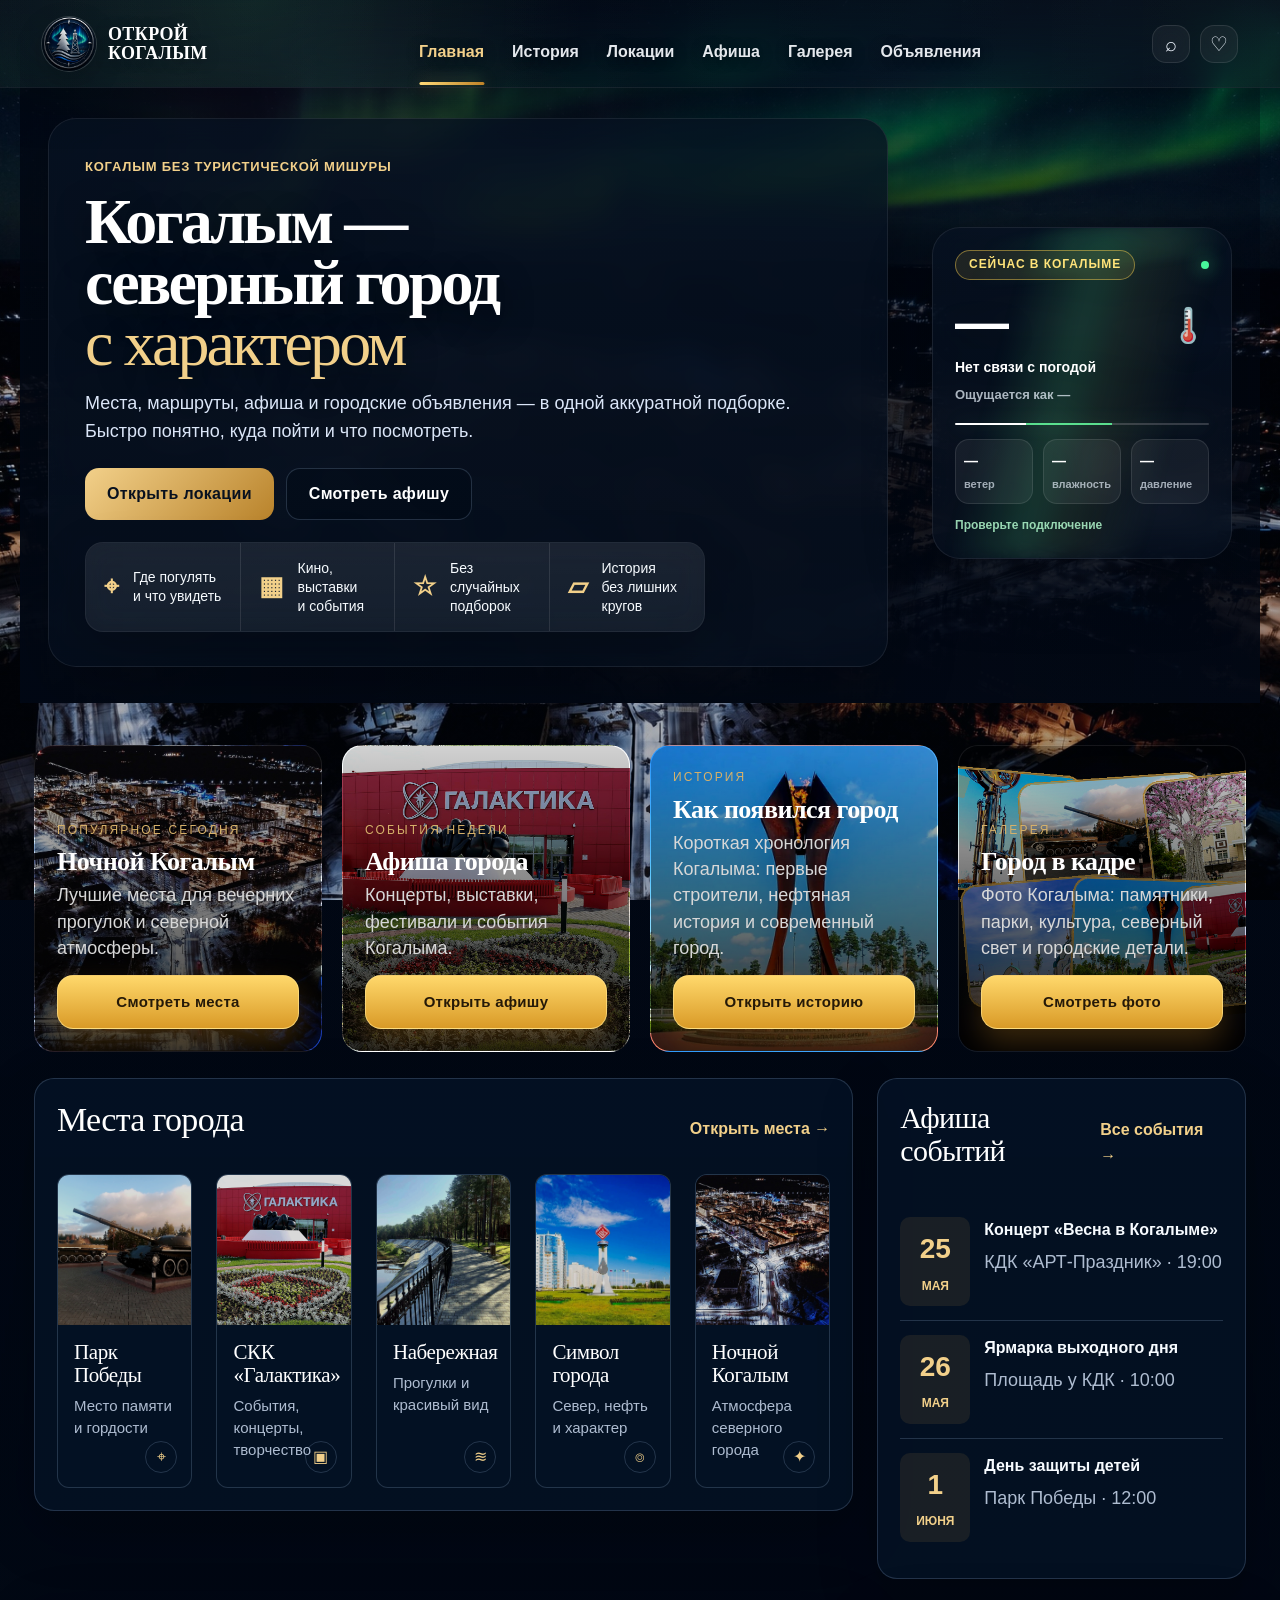
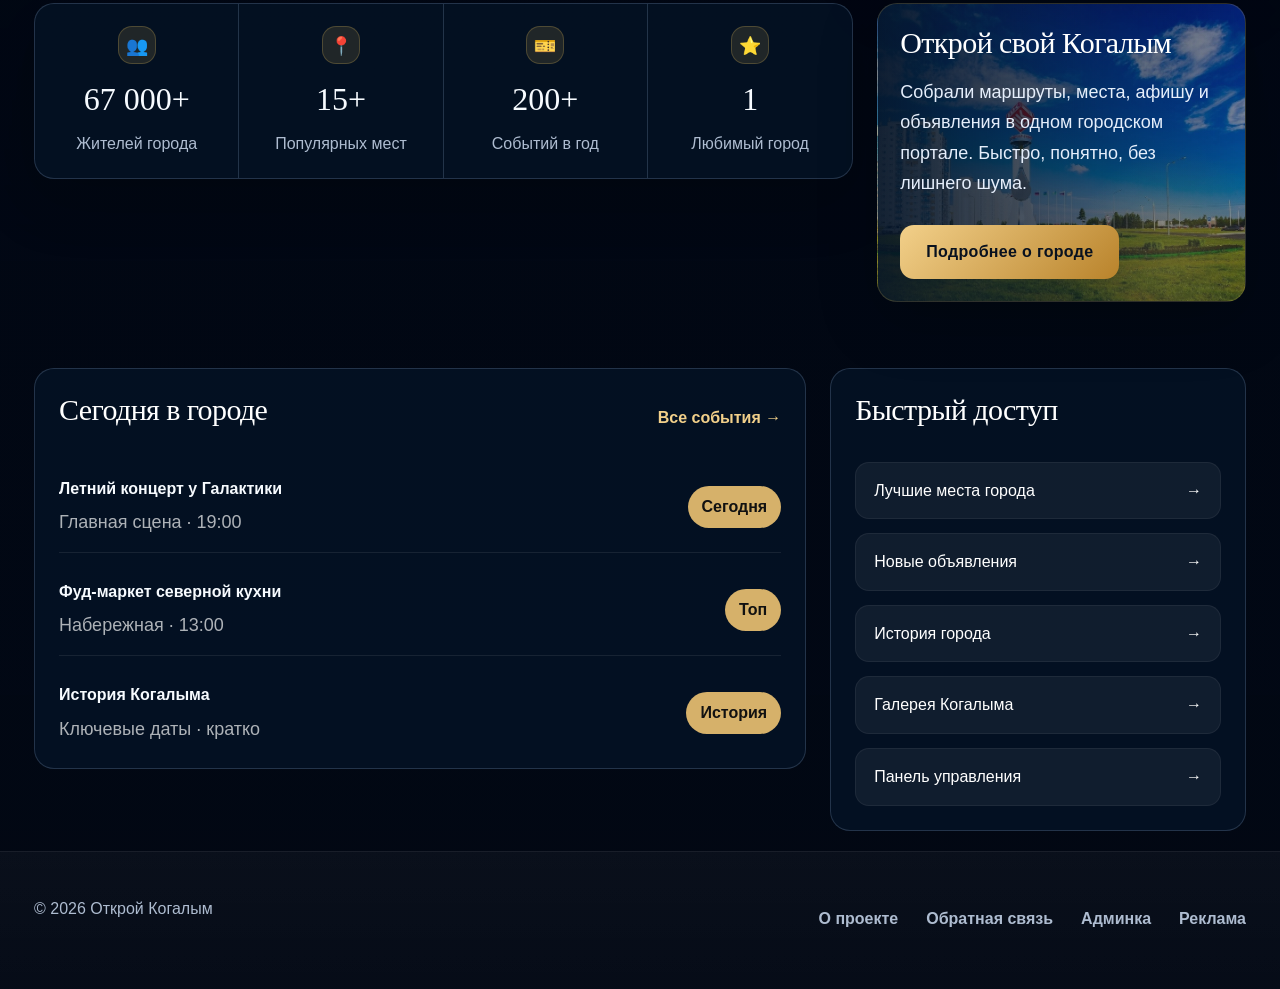
==== commit d89d621e: "Add files via upload" ====
--- a/index.html
+++ b/index.html
@@ -4,7 +4,7 @@
   <meta charset="UTF-8" />
   <meta name="viewport" content="width=device-width, initial-scale=1.0" />
   <title>Открой Когалым</title>
-  <link rel="stylesheet" href="style.v7-hard.css?v=site_20260610_v29" />
+  <link rel="stylesheet" href="style.v7-hard.css?v=site_20260610_v43_history_gallery" />
 
 <style>
 /* ===== V28 CLEAN REPAIR INLINE ===== */
@@ -75,9 +75,10 @@
 
   <nav>
     <a class="active" href="index.html">Главная</a>
-    <a href="routes.html">Маршруты</a>
+    <a href="history.html">История</a>
     <a href="places.html">Локации</a>
     <a href="events.html">Афиша</a>
+    <a href="gallery.html">Галерея</a>
     <a href="announcements.html">Объявления</a>
   </nav>
 
@@ -109,7 +110,7 @@
           <div><b>⌖</b><span>Где погулять<br>и что увидеть</span></div>
           <div><b>▦</b><span>Кино, выставки<br>и события</span></div>
           <div><b>☆</b><span>Без случайных<br>подборок</span></div>
-          <div><b>▱</b><span>Маршруты<br>без лишних кругов</span></div>
+          <div><b>▱</b><span>История<br>без лишних кругов</span></div>
         </div>
       </div>
 
@@ -153,11 +154,18 @@
       <a class="btn gold" href="events.html">Открыть афишу</a>
     </article>
 
-    <article class="highlight-card" style="background-image:url('images/places-v7/23-23-naberezhnaya-reki-ingu-yagun-6c998331-v7-8d6ebba43d.jpg')">
-      <span>Маршруты</span>
-      <h3>Прогулки по городу</h3>
-      <p>Готовые маршруты с Яндекс-картой и точками остановок.</p>
-      <a class="btn gold" href="routes.html">Выбрать маршрут</a>
+    <article class="highlight-card" style="background-image:url('images/places-v7/15-31-pokoritelyam-zapadnoy-sibiri-0088b2a4-v7-7f79ff9af4.jpg')">
+      <span>История</span>
+      <h3>Как появился город</h3>
+      <p>Короткая хронология Когалыма: первые строители, нефтяная история и современный город.</p>
+      <a class="btn gold" href="history.html">Открыть историю</a>
+    </article>
+
+    <article class="highlight-card" style="background-image:url('images/places-collage-kogalym.png')">
+      <span>Галерея</span>
+      <h3>Город в кадре</h3>
+      <p>Фото Когалыма: памятники, парки, культура, северный свет и городские детали.</p>
+      <a class="btn gold" href="gallery.html">Смотреть фото</a>
     </article>
   </section>
 
@@ -229,10 +237,10 @@
 
         <div class="today-item">
           <div>
-            <b>Вечерняя экскурсия по городу</b>
-            <p>Парк Победы · 20:30</p>
-          </div>
-          <span class="today-badge">Маршрут</span>
+            <b>История Когалыма</b>
+            <p>Ключевые даты · кратко</p>
+          </div>
+          <span class="today-badge">История</span>
         </div>
       </div>
     </div>
@@ -245,7 +253,8 @@
       <div class="quick-links">
         <a href="places.html"><span>Лучшие места города</span><b>→</b></a>
         <a href="announcements.html"><span>Новые объявления</span><b>→</b></a>
-        <a href="routes.html"><span>Маршруты прогулок</span><b>→</b></a>
+        <a href="history.html"><span>История города</span><b>→</b></a>
+        <a href="gallery.html"><span>Галерея Когалыма</span><b>→</b></a>
         <a href="admin.html"><span>Панель управления</span><b>→</b></a>
       </div>
     </div>
@@ -263,6 +272,6 @@
   </nav>
 </footer>
 
-<script src="weather.js?v=site_20260610_v29"></script>
+<script src="weather.js?v=site_20260610_v43_history_gallery"></script>
 </body>
 </html>
--- a/style.v7-hard.css
+++ b/style.v7-hard.css
@@ -7371,3 +7371,445 @@
     grid-template-columns:1fr!important;
   }
 }
+
+
+/* ===== V43 HISTORY + GALLERY FROM V29 2026-06-11 ===== */
+.header nav{
+  gap:clamp(14px,2.2vw,28px)!important;
+}
+.header nav a{
+  white-space:nowrap!important;
+}
+.history-page,
+.gallery-page{
+  min-height:100vh!important;
+  padding:128px 28px 76px!important;
+  box-sizing:border-box!important;
+  color:#fff!important;
+  background:
+    radial-gradient(circle at 78% 8%,rgba(74,212,139,.16),transparent 32%),
+    radial-gradient(circle at 16% 22%,rgba(242,208,138,.10),transparent 30%),
+    linear-gradient(180deg,rgba(2,8,20,.22),rgba(2,8,20,.88) 62%,#020814 100%),
+    url("images/night.jpg") center top/cover fixed!important;
+}
+.history-hero,
+.gallery-hero{
+  width:min(1240px,100%)!important;
+  margin:0 auto 28px!important;
+  box-sizing:border-box!important;
+}
+.history-hero{
+  position:relative!important;
+  min-height:430px!important;
+  display:grid!important;
+  grid-template-columns:minmax(0,1fr) minmax(280px,380px)!important;
+  gap:28px!important;
+  align-items:stretch!important;
+}
+.history-hero__content,
+.history-hero__card,
+.gallery-hero{
+  border:1px solid rgba(255,255,255,.10)!important;
+  border-radius:30px!important;
+  background:linear-gradient(180deg,rgba(7,18,34,.82),rgba(7,18,34,.56))!important;
+  box-shadow:0 28px 78px rgba(0,0,0,.30)!important;
+  backdrop-filter:blur(16px)!important;
+  -webkit-backdrop-filter:blur(16px)!important;
+}
+.history-hero__content{
+  position:relative!important;
+  overflow:hidden!important;
+  padding:44px 46px!important;
+  background:
+    linear-gradient(90deg,rgba(7,18,34,.92),rgba(7,18,34,.58)),
+    url("images/places-v7/15-31-pokoritelyam-zapadnoy-sibiri-0088b2a4-v7-7f79ff9af4.jpg") center/cover!important;
+}
+.history-hero__content::before{
+  content:""!important;
+  position:absolute!important;
+  inset:-120px auto auto -140px!important;
+  width:440px!important;
+  height:440px!important;
+  border-radius:50%!important;
+  border:1px solid rgba(242,208,138,.22)!important;
+  box-shadow:34px 0 0 -1px rgba(242,208,138,.08),68px 0 0 -2px rgba(242,208,138,.06)!important;
+  pointer-events:none!important;
+}
+.history-hero__content > *,
+.history-hero__card > *{
+  position:relative!important;
+  z-index:1!important;
+}
+.history-kicker,
+.gallery-kicker{
+  display:inline-flex!important;
+  align-items:center!important;
+  width:max-content!important;
+  margin:0 0 18px!important;
+  padding:10px 15px!important;
+  border-radius:999px!important;
+  background:rgba(242,208,138,.12)!important;
+  border:1px solid rgba(242,208,138,.28)!important;
+  color:#f2d08a!important;
+  font:900 12px/1 Arial,Helvetica,sans-serif!important;
+  letter-spacing:.08em!important;
+  text-transform:uppercase!important;
+}
+.history-hero h1,
+.gallery-hero h1{
+  margin:0 0 18px!important;
+  font-family:Georgia,"Times New Roman",serif!important;
+  font-size:clamp(48px,6vw,86px)!important;
+  line-height:.92!important;
+  letter-spacing:-.05em!important;
+  text-transform:none!important;
+  color:#f7e3bf!important;
+  text-shadow:0 18px 44px rgba(0,0,0,.38)!important;
+}
+.history-hero p,
+.gallery-hero p{
+  max-width:760px!important;
+  margin:0!important;
+  color:#dbe6f8!important;
+  font:800 18px/1.6 Arial,Helvetica,sans-serif!important;
+}
+.history-actions{
+  display:flex!important;
+  flex-wrap:wrap!important;
+  gap:12px!important;
+  margin-top:28px!important;
+}
+.history-hero__card{
+  display:flex!important;
+  flex-direction:column!important;
+  justify-content:flex-end!important;
+  padding:34px!important;
+}
+.history-hero__card b{
+  color:#f2d08a!important;
+  font:900 76px/.9 Georgia,"Times New Roman",serif!important;
+  letter-spacing:-.06em!important;
+}
+.history-hero__card span{
+  margin:10px 0 16px!important;
+  color:#fff!important;
+  font:900 20px/1.2 Arial,Helvetica,sans-serif!important;
+}
+.history-hero__card p{
+  color:#cdd8e8!important;
+  font:700 15px/1.55 Arial,Helvetica,sans-serif!important;
+}
+.history-intro,
+.history-timeline,
+.history-photo-band,
+.history-sources,
+.gallery-grid{
+  width:min(1240px,100%)!important;
+  margin:0 auto 28px!important;
+}
+.history-intro{
+  display:grid!important;
+  grid-template-columns:repeat(3,minmax(0,1fr))!important;
+  gap:20px!important;
+}
+.history-intro article,
+.timeline-list article,
+.history-sources,
+.gallery-card{
+  border:1px solid rgba(255,255,255,.10)!important;
+  background:linear-gradient(180deg,rgba(13,24,40,.88),rgba(7,16,30,.94))!important;
+  box-shadow:0 22px 60px rgba(0,0,0,.25)!important;
+}
+.history-intro article{
+  border-radius:24px!important;
+  padding:26px!important;
+}
+.history-intro span{
+  color:#f2d08a!important;
+  font:900 13px/1 Arial,Helvetica,sans-serif!important;
+  letter-spacing:.10em!important;
+}
+.history-intro h2{
+  margin:12px 0 10px!important;
+  color:#fff!important;
+  font:800 28px/1.05 Georgia,"Times New Roman",serif!important;
+}
+.history-intro p{
+  margin:0!important;
+  color:#cdd8e8!important;
+  font:700 15px/1.55 Arial,Helvetica,sans-serif!important;
+}
+.history-section-head{
+  margin-bottom:18px!important;
+}
+.history-section-head h2{
+  margin:0 0 8px!important;
+  color:#fff!important;
+  font-family:Georgia,"Times New Roman",serif!important;
+  font-size:42px!important;
+  line-height:1!important;
+}
+.history-section-head p{
+  margin:0!important;
+  color:#aebcd0!important;
+}
+.timeline-list{
+  display:grid!important;
+  gap:16px!important;
+}
+.timeline-list article{
+  display:grid!important;
+  grid-template-columns:140px minmax(0,1fr)!important;
+  gap:22px!important;
+  border-radius:22px!important;
+  padding:24px!important;
+}
+.timeline-list time{
+  color:#f2d08a!important;
+  font:900 32px/.95 Georgia,"Times New Roman",serif!important;
+}
+.timeline-list h3{
+  margin:0 0 8px!important;
+  color:#fff!important;
+  font:900 22px/1.18 Arial,Helvetica,sans-serif!important;
+}
+.timeline-list p{
+  margin:0!important;
+  color:#cdd8e8!important;
+  font:700 15px/1.55 Arial,Helvetica,sans-serif!important;
+}
+.history-photo-band{
+  display:grid!important;
+  grid-template-columns:repeat(3,minmax(0,1fr))!important;
+  gap:20px!important;
+}
+.history-photo-band article{
+  min-height:250px!important;
+  position:relative!important;
+  overflow:hidden!important;
+  border-radius:26px!important;
+  padding:24px!important;
+  display:flex!important;
+  flex-direction:column!important;
+  justify-content:flex-end!important;
+  background-size:cover!important;
+  background-position:center!important;
+  border:1px solid rgba(255,255,255,.10)!important;
+  box-shadow:0 22px 60px rgba(0,0,0,.24)!important;
+}
+.history-photo-band article::before{
+  content:""!important;
+  position:absolute!important;
+  inset:0!important;
+  background:linear-gradient(180deg,rgba(2,8,20,.10),rgba(2,8,20,.82))!important;
+}
+.history-photo-band article > *{
+  position:relative!important;
+  z-index:1!important;
+}
+.history-photo-band span{
+  color:#f2d08a!important;
+  font:900 12px/1 Arial,Helvetica,sans-serif!important;
+  text-transform:uppercase!important;
+  letter-spacing:.08em!important;
+}
+.history-photo-band h3{
+  margin:8px 0 0!important;
+  color:#fff!important;
+  font:900 25px/1.1 Georgia,"Times New Roman",serif!important;
+}
+.history-sources{
+  border-radius:24px!important;
+  padding:28px!important;
+}
+.history-sources h2{
+  margin:0 0 8px!important;
+  color:#fff!important;
+  font:800 30px/1 Georgia,"Times New Roman",serif!important;
+}
+.history-sources p{
+  margin:0 0 16px!important;
+  color:#cdd8e8!important;
+}
+.history-sources div{
+  display:flex!important;
+  flex-wrap:wrap!important;
+  gap:10px!important;
+}
+.history-sources a{
+  display:inline-flex!important;
+  padding:12px 14px!important;
+  border-radius:999px!important;
+  background:rgba(242,208,138,.12)!important;
+  border:1px solid rgba(242,208,138,.24)!important;
+  color:#f2d08a!important;
+  text-decoration:none!important;
+  font-weight:900!important;
+}
+.gallery-hero{
+  position:relative!important;
+  overflow:hidden!important;
+  min-height:360px!important;
+  padding:52px!important;
+  background:
+    linear-gradient(90deg,rgba(7,18,34,.94),rgba(7,18,34,.50)),
+    url("images/places-collage-kogalym.png") center/cover!important;
+}
+.gallery-grid{
+  display:grid!important;
+  grid-template-columns:repeat(4,minmax(0,1fr))!important;
+  gap:18px!important;
+}
+.gallery-card{
+  position:relative!important;
+  min-height:300px!important;
+  padding:0!important;
+  border-radius:24px!important;
+  overflow:hidden!important;
+  cursor:pointer!important;
+  text-align:left!important;
+  color:#fff!important;
+  appearance:none!important;
+  font:inherit!important;
+}
+.gallery-card img{
+  width:100%!important;
+  height:100%!important;
+  display:block!important;
+  object-fit:cover!important;
+  object-position:center!important;
+  transition:transform .28s ease!important;
+}
+.gallery-card::after{
+  content:""!important;
+  position:absolute!important;
+  inset:0!important;
+  background:linear-gradient(180deg,rgba(2,8,20,0),rgba(2,8,20,.80))!important;
+}
+.gallery-card:hover img{
+  transform:scale(1.045)!important;
+}
+.gallery-card span,
+.gallery-card h3{
+  position:absolute!important;
+  z-index:2!important;
+  left:18px!important;
+  right:18px!important;
+}
+.gallery-card span{
+  bottom:58px!important;
+  width:max-content!important;
+  max-width:calc(100% - 36px)!important;
+  padding:8px 12px!important;
+  border-radius:999px!important;
+  color:#151007!important;
+  background:#f2d08a!important;
+  font:900 12px/1 Arial,Helvetica,sans-serif!important;
+}
+.gallery-card h3{
+  bottom:18px!important;
+  margin:0!important;
+  color:#fff!important;
+  font:900 22px/1.08 Georgia,"Times New Roman",serif!important;
+  text-shadow:0 2px 18px rgba(0,0,0,.55)!important;
+}
+.gallery-lightbox{
+  position:fixed!important;
+  inset:0!important;
+  z-index:99999!important;
+  display:none!important;
+  align-items:center!important;
+  justify-content:center!important;
+  padding:32px!important;
+  background:rgba(1,7,16,.88)!important;
+  backdrop-filter:blur(14px)!important;
+  -webkit-backdrop-filter:blur(14px)!important;
+}
+.gallery-lightbox.open{
+  display:flex!important;
+}
+.gallery-lightbox img{
+  max-width:min(1100px,92vw)!important;
+  max-height:78vh!important;
+  object-fit:contain!important;
+  border-radius:22px!important;
+  box-shadow:0 28px 90px rgba(0,0,0,.55)!important;
+}
+.gallery-lightbox > div{
+  position:absolute!important;
+  left:50%!important;
+  bottom:30px!important;
+  transform:translateX(-50%)!important;
+  display:flex!important;
+  gap:12px!important;
+  align-items:center!important;
+  padding:12px 16px!important;
+  border-radius:999px!important;
+  background:rgba(7,18,34,.82)!important;
+  border:1px solid rgba(255,255,255,.12)!important;
+  color:#fff!important;
+}
+.gallery-lightbox > div span{
+  color:#f2d08a!important;
+  font-weight:900!important;
+}
+.gallery-lightbox__close{
+  position:absolute!important;
+  right:24px!important;
+  top:24px!important;
+  width:48px!important;
+  height:48px!important;
+  border-radius:16px!important;
+  border:1px solid rgba(255,255,255,.18)!important;
+  background:rgba(7,18,34,.78)!important;
+  color:#fff!important;
+  font-size:34px!important;
+  line-height:1!important;
+  cursor:pointer!important;
+}
+.home-highlights{
+  grid-template-columns:repeat(4,minmax(0,1fr))!important;
+}
+.route-redirect-page .history-hero{
+  min-height:360px!important;
+}
+@media(max-width:1180px){
+  .gallery-grid,
+  .home-highlights{
+    grid-template-columns:repeat(2,minmax(0,1fr))!important;
+  }
+  .history-hero,
+  .history-intro,
+  .history-photo-band{
+    grid-template-columns:1fr!important;
+  }
+}
+@media(max-width:760px){
+  .history-page,
+  .gallery-page{
+    padding:110px 16px 52px!important;
+  }
+  .history-hero__content,
+  .history-hero__card,
+  .gallery-hero{
+    padding:26px!important;
+    border-radius:24px!important;
+  }
+  .history-hero{
+    min-height:0!important;
+  }
+  .history-hero__card b{
+    font-size:58px!important;
+  }
+  .timeline-list article{
+    grid-template-columns:1fr!important;
+    gap:10px!important;
+  }
+  .gallery-grid,
+  .home-highlights{
+    grid-template-columns:1fr!important;
+  }
+  .gallery-card{
+    min-height:260px!important;
+  }
+}
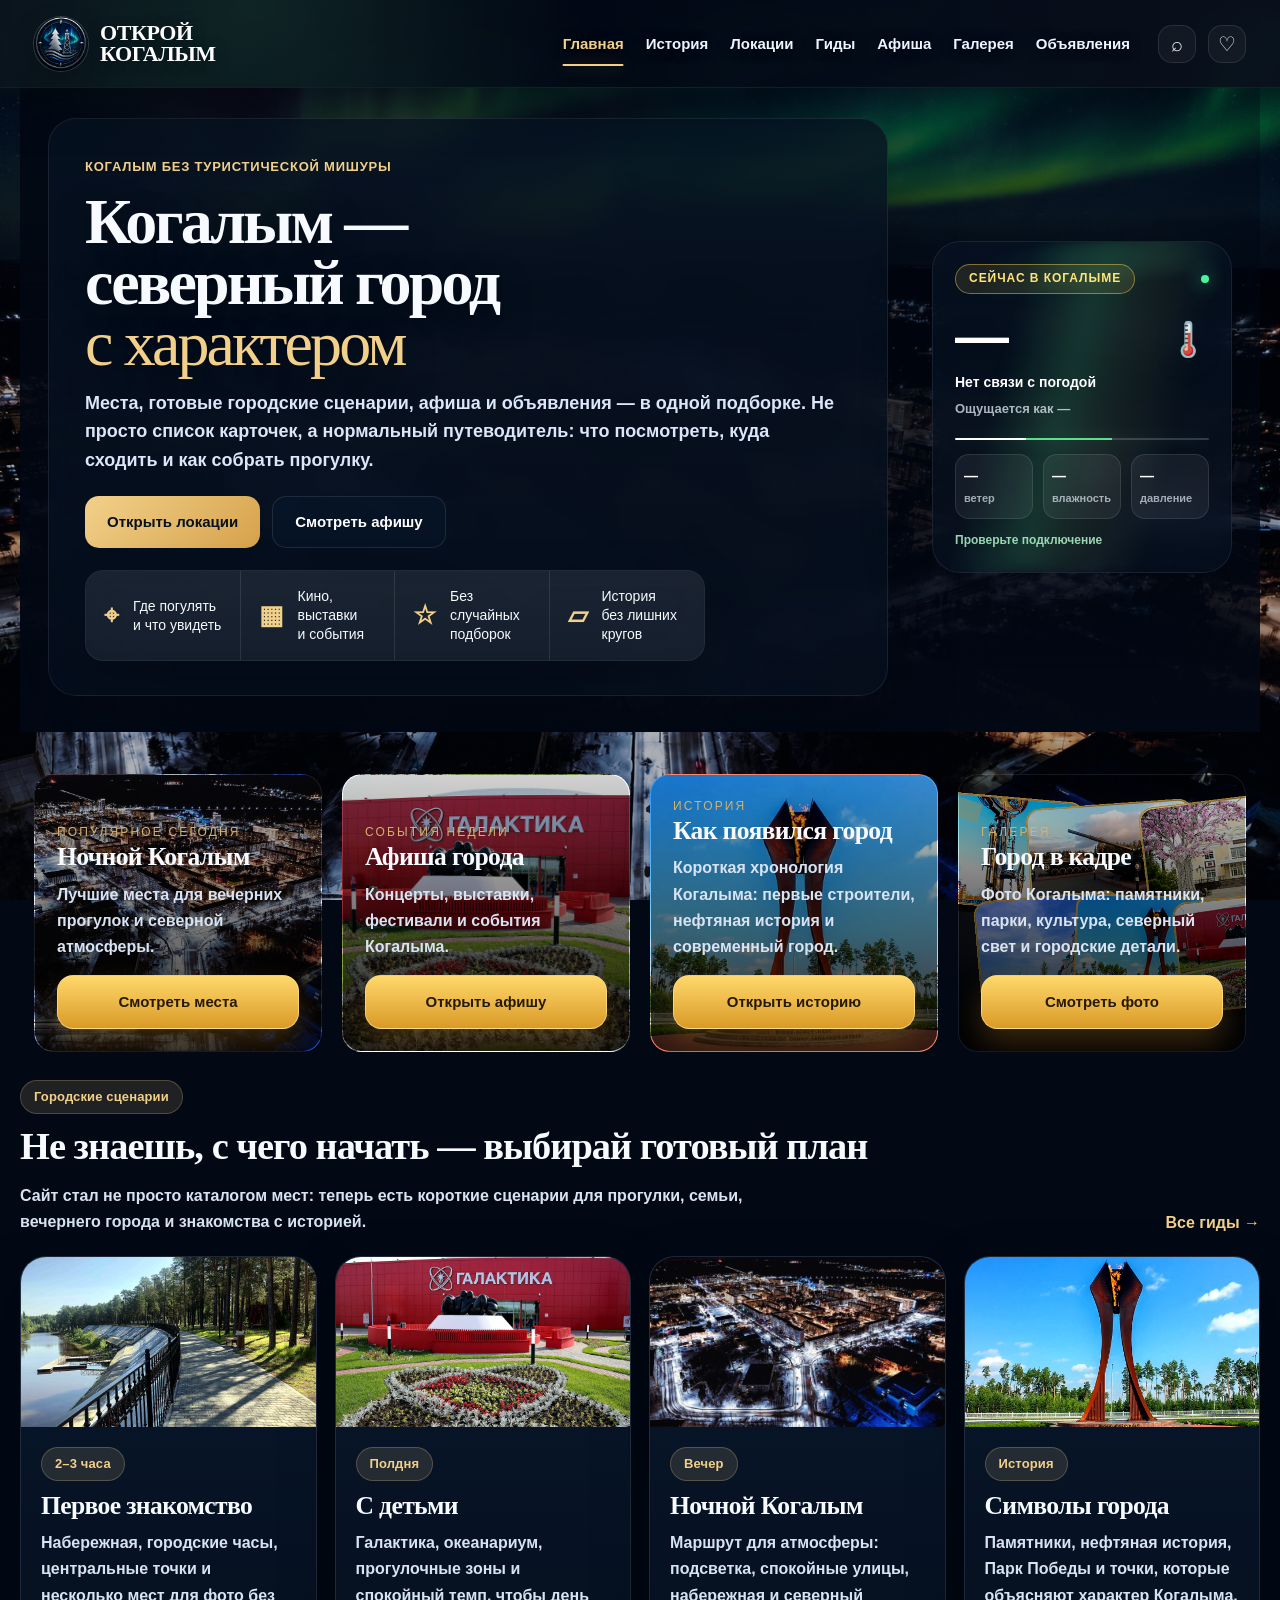
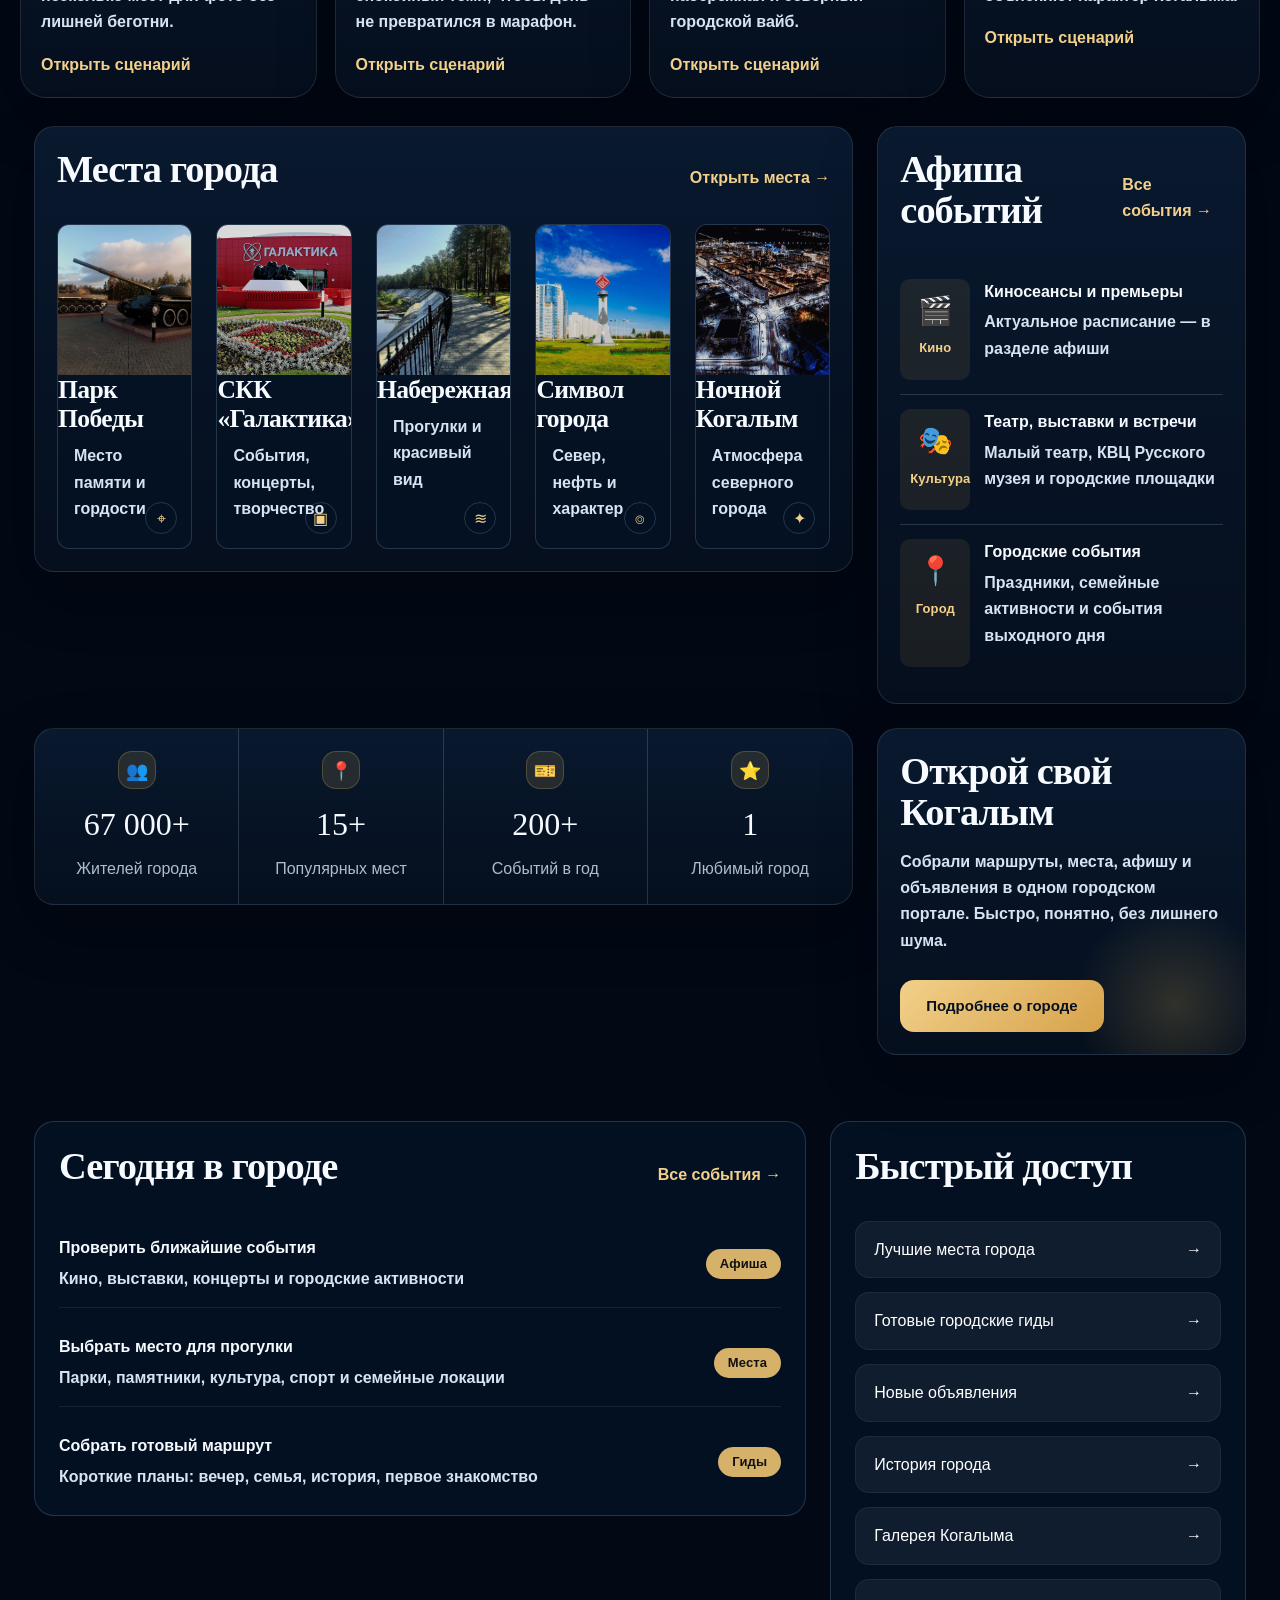
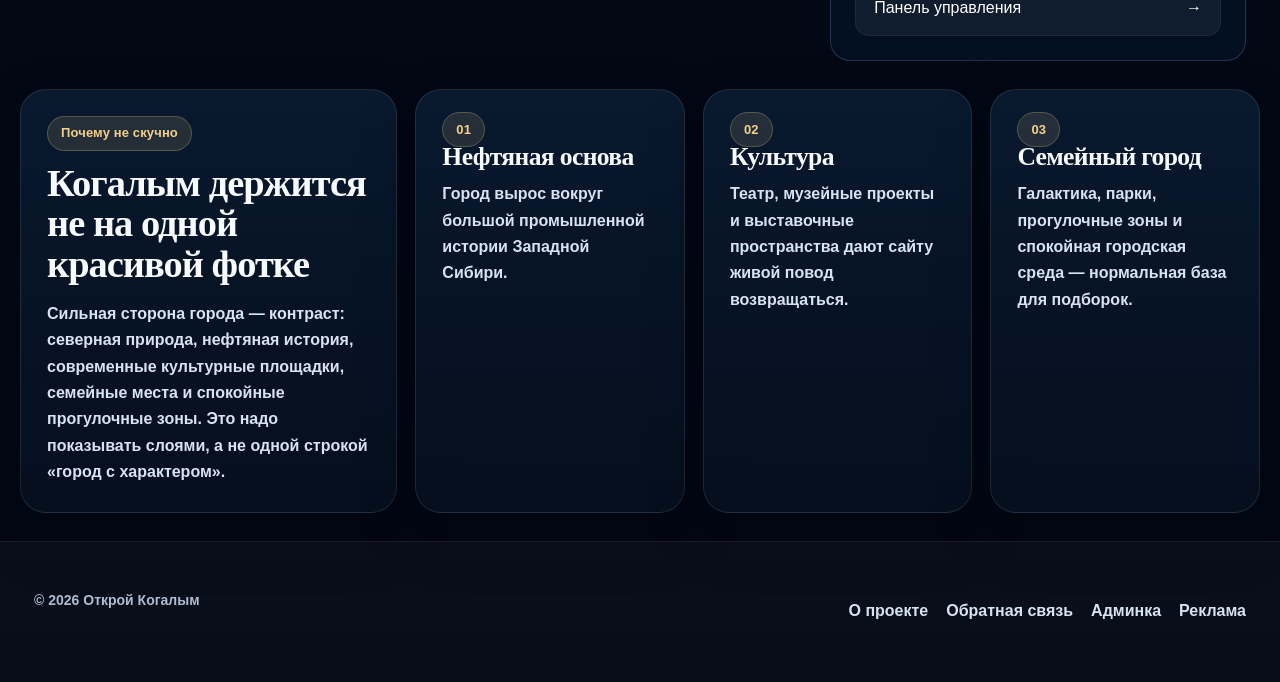
==== commit d260dc2a: "Add files via upload" ====
--- a/index.html
+++ b/index.html
@@ -4,7 +4,7 @@
   <meta charset="UTF-8" />
   <meta name="viewport" content="width=device-width, initial-scale=1.0" />
   <title>Открой Когалым</title>
-  <link rel="stylesheet" href="style.v7-hard.css?v=site_20260610_v43_history_gallery" />
+  <link rel="stylesheet" href="style.v7-hard.css?v=site_20260615_v59_final_recheck" />
 
 <style>
 /* ===== V28 CLEAN REPAIR INLINE ===== */
@@ -64,6 +64,33 @@
 @media(max-width:640px){.hero-clean .features{grid-template-columns:1fr!important;}}
 </style>
 
+
+<style id="v59-typography-fix">
+/* v59: final typography guard — removes leftover forced uppercase from older inline patches */
+.places-showcase-clean .places-eyebrow,
+.routes-v2-hero-clean .routes-v2-kicker,
+.events-hero-clean .events-kicker,
+.ann-top-clean .ann-kicker,
+.events-kicker,
+.today-label,
+.event-cat,
+.modal-content small,
+.guide-card span,
+.route-tag,
+.pulse-card b,
+.history-meaning article b,
+.map-point span,
+.event time small {
+  text-transform:none!important;
+  letter-spacing:.01em!important;
+  font-size:13px!important;
+}
+.event time small{
+  color:var(--site-gold,#f2d08a)!important;
+  font-weight:850!important;
+}
+</style>
+
 </head>
 <body>
 
@@ -77,6 +104,7 @@
     <a class="active" href="index.html">Главная</a>
     <a href="history.html">История</a>
     <a href="places.html">Локации</a>
+    <a href="routes.html">Гиды</a>
     <a href="events.html">Афиша</a>
     <a href="gallery.html">Галерея</a>
     <a href="announcements.html">Объявления</a>
@@ -97,8 +125,8 @@
         <h1>Когалым —<br>северный город<br><strong>с характером</strong></h1>
 
         <p class="lead">
-          Места, маршруты, афиша и городские объявления — в одной аккуратной подборке.
-          Быстро понятно, куда пойти и что посмотреть.
+          Места, готовые городские сценарии, афиша и объявления — в одной подборке.
+          Не просто список карточек, а нормальный путеводитель: что посмотреть, куда сходить и как собрать прогулку.
         </p>
 
         <div class="hero-actions">
@@ -169,6 +197,56 @@
     </article>
   </section>
 
+  <section class="city-guide-section">
+    <div class="section-head guide-head">
+      <div>
+        <span class="section-kicker">Городские сценарии</span>
+        <h2>Не знаешь, с чего начать — выбирай готовый план</h2>
+        <p>Сайт стал не просто каталогом мест: теперь есть короткие сценарии для прогулки, семьи, вечернего города и знакомства с историей.</p>
+      </div>
+      <a href="routes.html">Все гиды →</a>
+    </div>
+
+    <div class="guide-cards">
+      <article class="guide-card">
+        <img src="images/places-v7/23-23-naberezhnaya-reki-ingu-yagun-6c998331-v7-8d6ebba43d.jpg" alt="Набережная Ингу-Ягуна">
+        <div>
+          <span>2–3 часа</span>
+          <h3>Первое знакомство</h3>
+          <p>Набережная, городские часы, центральные точки и несколько мест для фото без лишней беготни.</p>
+          <a href="routes.html#first-look">Открыть сценарий</a>
+        </div>
+      </article>
+      <article class="guide-card">
+        <img src="images/places-v7/32-10-galaktika-7d0f47f0-v7-7323927a6f.jpg" alt="СКК Галактика">
+        <div>
+          <span>Полдня</span>
+          <h3>С детьми</h3>
+          <p>Галактика, океанариум, прогулочные зоны и спокойный темп, чтобы день не превратился в марафон.</p>
+          <a href="routes.html#family-day">Открыть сценарий</a>
+        </div>
+      </article>
+      <article class="guide-card">
+        <img src="images/night.jpg" alt="Ночной Когалым">
+        <div>
+          <span>Вечер</span>
+          <h3>Ночной Когалым</h3>
+          <p>Маршрут для атмосферы: подсветка, спокойные улицы, набережная и северный городской вайб.</p>
+          <a href="routes.html#evening">Открыть сценарий</a>
+        </div>
+      </article>
+      <article class="guide-card">
+        <img src="images/places-v7/15-31-pokoritelyam-zapadnoy-sibiri-0088b2a4-v7-7f79ff9af4.jpg" alt="Покорителям Западной Сибири">
+        <div>
+          <span>История</span>
+          <h3>Символы города</h3>
+          <p>Памятники, нефтяная история, Парк Победы и точки, которые объясняют характер Когалыма.</p>
+          <a href="routes.html#symbols">Открыть сценарий</a>
+        </div>
+      </article>
+    </div>
+  </section>
+
 
   <section class="main-grid">
     <div class="places panel">
@@ -178,11 +256,11 @@
       </div>
 
       <div class="cards">
-        <article><img src="images/places-v7/25-29-park-pobedy-b1130a2f-v7-13200ce5c9.jpg"><h3>Парк Победы</h3><p>Место памяти и гордости</p><i>⌖</i></article>
-        <article><img src="images/places-v7/32-10-galaktika-7d0f47f0-v7-7323927a6f.jpg"><h3>СКК «Галактика»</h3><p>События, концерты, творчество</p><i>▣</i></article>
-        <article><img src="images/places-v7/23-23-naberezhnaya-reki-ingu-yagun-6c998331-v7-8d6ebba43d.jpg"><h3>Набережная</h3><p>Прогулки и красивый вид</p><i>≋</i></article>
-        <article><img src="images/lukoil.webp"><h3>Символ города</h3><p>Север, нефть и характер</p><i>⌾</i></article>
-        <article><img src="images/night.jpg"><h3>Ночной Когалым</h3><p>Атмосфера северного города</p><i>✦</i></article>
+        <article><img src="images/places-v7/25-29-park-pobedy-b1130a2f-v7-13200ce5c9.jpg" alt="Парк Победы в Когалыме"><h3>Парк Победы</h3><p>Место памяти и гордости</p><i>⌖</i></article>
+        <article><img src="images/places-v7/32-10-galaktika-7d0f47f0-v7-7323927a6f.jpg" alt="СКК Галактика в Когалыме"><h3>СКК «Галактика»</h3><p>События, концерты, творчество</p><i>▣</i></article>
+        <article><img src="images/places-v7/23-23-naberezhnaya-reki-ingu-yagun-6c998331-v7-8d6ebba43d.jpg" alt="Набережная реки Ингу-Ягун"><h3>Набережная</h3><p>Прогулки и красивый вид</p><i>≋</i></article>
+        <article><img src="images/lukoil.webp" alt="Нефтяная символика Когалыма"><h3>Символ города</h3><p>Север, нефть и характер</p><i>⌾</i></article>
+        <article><img src="images/night.jpg" alt="Ночной Когалым"><h3>Ночной Когалым</h3><p>Атмосфера северного города</p><i>✦</i></article>
       </div>
     </div>
 
@@ -191,9 +269,9 @@
         <h2>Афиша событий</h2>
         <a href="events.html">Все события →</a>
       </div>
-      <div class="event"><time>25<small>МАЯ</small></time><div><b>Концерт «Весна в Когалыме»</b><p>КДК «АРТ-Праздник» · 19:00</p></div></div>
-      <div class="event"><time>26<small>МАЯ</small></time><div><b>Ярмарка выходного дня</b><p>Площадь у КДК · 10:00</p></div></div>
-      <div class="event"><time>1<small>ИЮНЯ</small></time><div><b>День защиты детей</b><p>Парк Победы · 12:00</p></div></div>
+      <div class="event"><time>🎬<small>Кино</small></time><div><b>Киносеансы и премьеры</b><p>Актуальное расписание — в разделе афиши</p></div></div>
+      <div class="event"><time>🎭<small>Культура</small></time><div><b>Театр, выставки и встречи</b><p>Малый театр, КВЦ Русского музея и городские площадки</p></div></div>
+      <div class="event"><time>📍<small>Город</small></time><div><b>Городские события</b><p>Праздники, семейные активности и события выходного дня</p></div></div>
     </aside>
 
     <div class="stats panel">
@@ -221,26 +299,26 @@
       <div class="today-list">
         <div class="today-item">
           <div>
-            <b>Летний концерт у Галактики</b>
-            <p>Главная сцена · 19:00</p>
+            <b>Проверить ближайшие события</b>
+            <p>Кино, выставки, концерты и городские активности</p>
           </div>
-          <span class="today-badge">Сегодня</span>
+          <a class="today-badge" href="events.html">Афиша</a>
         </div>
 
         <div class="today-item">
           <div>
-            <b>Фуд-маркет северной кухни</b>
-            <p>Набережная · 13:00</p>
+            <b>Выбрать место для прогулки</b>
+            <p>Парки, памятники, культура, спорт и семейные локации</p>
           </div>
-          <span class="today-badge">Топ</span>
+          <a class="today-badge" href="places.html">Места</a>
         </div>
 
         <div class="today-item">
           <div>
-            <b>История Когалыма</b>
-            <p>Ключевые даты · кратко</p>
+            <b>Собрать готовый маршрут</b>
+            <p>Короткие планы: вечер, семья, история, первое знакомство</p>
           </div>
-          <span class="today-badge">История</span>
+          <a class="today-badge" href="routes.html">Гиды</a>
         </div>
       </div>
     </div>
@@ -252,12 +330,25 @@
 
       <div class="quick-links">
         <a href="places.html"><span>Лучшие места города</span><b>→</b></a>
+        <a href="routes.html"><span>Готовые городские гиды</span><b>→</b></a>
         <a href="announcements.html"><span>Новые объявления</span><b>→</b></a>
         <a href="history.html"><span>История города</span><b>→</b></a>
         <a href="gallery.html"><span>Галерея Когалыма</span><b>→</b></a>
         <a href="admin.html"><span>Панель управления</span><b>→</b></a>
       </div>
     </div>
+  </section>
+
+
+  <section class="city-pulse-section">
+    <div class="pulse-card pulse-main">
+      <span class="section-kicker">Почему не скучно</span>
+      <h2>Когалым держится не на одной красивой фотке</h2>
+      <p>Сильная сторона города — контраст: северная природа, нефтяная история, современные культурные площадки, семейные места и спокойные прогулочные зоны. Это надо показывать слоями, а не одной строкой «город с характером».</p>
+    </div>
+    <div class="pulse-card"><b>01</b><h3>Нефтяная основа</h3><p>Город вырос вокруг большой промышленной истории Западной Сибири.</p></div>
+    <div class="pulse-card"><b>02</b><h3>Культура</h3><p>Театр, музейные проекты и выставочные пространства дают сайту живой повод возвращаться.</p></div>
+    <div class="pulse-card"><b>03</b><h3>Семейный город</h3><p>Галактика, парки, прогулочные зоны и спокойная городская среда — нормальная база для подборок.</p></div>
   </section>
 
 </main>
@@ -272,6 +363,6 @@
   </nav>
 </footer>
 
-<script src="weather.js?v=site_20260610_v43_history_gallery"></script>
+<script src="weather.js?v=site_20260615_v59_final_recheck"></script>
 </body>
 </html>
--- a/style.v7-hard.css
+++ b/style.v7-hard.css
@@ -7813,3 +7813,691 @@
     min-height:260px!important;
   }
 }
+
+
+/* ===== V45 RICH HISTORY PAGE 2026-06-11 ===== */
+.history-page-rich .history-hero-rich{
+  grid-template-columns:minmax(0,1.25fr) minmax(300px,.75fr)!important;
+}
+.history-page-rich .history-hero__content{
+  min-height:500px!important;
+  display:flex!important;
+  flex-direction:column!important;
+  justify-content:flex-end!important;
+  background:
+    linear-gradient(90deg,rgba(4,11,22,.96) 0%,rgba(4,11,22,.74) 46%,rgba(4,11,22,.28) 100%),
+    linear-gradient(180deg,rgba(2,8,20,.06),rgba(2,8,20,.86)),
+    url("images/places-v7/15-31-pokoritelyam-zapadnoy-sibiri-0088b2a4-v7-7f79ff9af4.jpg") center/cover!important;
+}
+.history-page-rich .history-hero h1{
+  font-size:clamp(58px,7vw,104px)!important;
+  color:#f7e3bf!important;
+}
+.history-jubilee-card{
+  background:
+    radial-gradient(circle at 70% 16%,rgba(242,208,138,.18),transparent 34%),
+    linear-gradient(180deg,rgba(13,24,40,.94),rgba(7,16,30,.96))!important;
+}
+.history-jubilee-card b{
+  font-size:clamp(42px,4vw,66px)!important;
+  line-height:.9!important;
+}
+.history-fast-facts{
+  width:min(1240px,100%)!important;
+  margin:0 auto 28px!important;
+  display:grid!important;
+  grid-template-columns:repeat(4,minmax(0,1fr))!important;
+  gap:16px!important;
+}
+.history-fast-facts article{
+  min-height:178px!important;
+  padding:24px!important;
+  border-radius:24px!important;
+  border:1px solid rgba(255,255,255,.10)!important;
+  background:linear-gradient(180deg,rgba(13,24,40,.88),rgba(7,16,30,.94))!important;
+  box-shadow:0 20px 54px rgba(0,0,0,.24)!important;
+}
+.history-fast-facts b{
+  display:block!important;
+  margin:0 0 10px!important;
+  color:#f2d08a!important;
+  font:900 42px/.92 Georgia,"Times New Roman",serif!important;
+  letter-spacing:-.04em!important;
+}
+.history-fast-facts span{
+  display:block!important;
+  margin:0 0 10px!important;
+  color:#fff!important;
+  font:900 16px/1.2 Arial,Helvetica,sans-serif!important;
+}
+.history-fast-facts p{
+  margin:0!important;
+  color:#cdd8e8!important;
+  font:700 14px/1.5 Arial,Helvetica,sans-serif!important;
+}
+.history-story,
+.history-jubilee,
+.history-symbols{
+  width:min(1240px,100%)!important;
+  margin:0 auto 28px!important;
+}
+.history-story-grid{
+  display:grid!important;
+  grid-template-columns:repeat(3,minmax(0,1fr))!important;
+  gap:20px!important;
+}
+.history-story-grid article{
+  min-height:270px!important;
+  padding:28px!important;
+  border-radius:26px!important;
+  border:1px solid rgba(255,255,255,.10)!important;
+  background:
+    radial-gradient(circle at 20% 0%,rgba(242,208,138,.10),transparent 30%),
+    linear-gradient(180deg,rgba(13,24,40,.88),rgba(7,16,30,.94))!important;
+  box-shadow:0 22px 60px rgba(0,0,0,.24)!important;
+}
+.history-story-grid h3{
+  margin:0 0 14px!important;
+  color:#fff!important;
+  font:900 30px/1.05 Georgia,"Times New Roman",serif!important;
+}
+.history-story-grid p{
+  margin:0!important;
+  color:#dbe6f8!important;
+  font:700 16px/1.6 Arial,Helvetica,sans-serif!important;
+}
+.timeline-list-rich{
+  position:relative!important;
+  gap:14px!important;
+}
+.timeline-list-rich article{
+  grid-template-columns:160px minmax(0,1fr)!important;
+  border-radius:24px!important;
+  padding:26px!important;
+}
+.timeline-list-rich article.timeline-featured{
+  border-color:rgba(242,208,138,.42)!important;
+  background:
+    radial-gradient(circle at 88% 12%,rgba(242,208,138,.18),transparent 34%),
+    linear-gradient(180deg,rgba(29,27,18,.94),rgba(9,18,30,.96))!important;
+}
+.timeline-list-rich time{
+  font-size:36px!important;
+}
+.timeline-list-rich h3{
+  font-size:23px!important;
+}
+.timeline-list-rich p{
+  font-size:15.5px!important;
+}
+.history-jubilee{
+  display:grid!important;
+  grid-template-columns:minmax(0,.95fr) minmax(0,1.05fr)!important;
+  gap:22px!important;
+  align-items:stretch!important;
+}
+.history-jubilee__main,
+.history-jubilee__cards article{
+  border:1px solid rgba(255,255,255,.10)!important;
+  box-shadow:0 22px 60px rgba(0,0,0,.26)!important;
+}
+.history-jubilee__main{
+  min-height:420px!important;
+  padding:36px!important;
+  border-radius:30px!important;
+  display:flex!important;
+  flex-direction:column!important;
+  justify-content:flex-end!important;
+  background:
+    linear-gradient(90deg,rgba(4,11,22,.94),rgba(4,11,22,.52)),
+    url("images/places-v7/23-23-naberezhnaya-reki-ingu-yagun-6c998331-v7-8d6ebba43d.jpg") center/cover!important;
+}
+.history-jubilee__main h2{
+  margin:0 0 16px!important;
+  color:#f7e3bf!important;
+  font:900 clamp(42px,4.6vw,68px)/.95 Georgia,"Times New Roman",serif!important;
+  letter-spacing:-.04em!important;
+}
+.history-jubilee__main p{
+  margin:0!important;
+  color:#e7edf7!important;
+  font:800 17px/1.58 Arial,Helvetica,sans-serif!important;
+}
+.history-jubilee__tags{
+  display:flex!important;
+  flex-wrap:wrap!important;
+  gap:10px!important;
+  margin-top:22px!important;
+}
+.history-jubilee__tags span{
+  display:inline-flex!important;
+  padding:10px 13px!important;
+  border-radius:999px!important;
+  background:rgba(242,208,138,.13)!important;
+  border:1px solid rgba(242,208,138,.28)!important;
+  color:#f2d08a!important;
+  font:900 12px/1 Arial,Helvetica,sans-serif!important;
+}
+.history-jubilee__cards{
+  display:grid!important;
+  grid-template-columns:repeat(2,minmax(0,1fr))!important;
+  gap:16px!important;
+}
+.history-jubilee__cards article{
+  min-height:200px!important;
+  padding:24px!important;
+  border-radius:24px!important;
+  background:linear-gradient(180deg,rgba(13,24,40,.90),rgba(7,16,30,.96))!important;
+}
+.history-jubilee__cards b{
+  display:block!important;
+  margin:0 0 12px!important;
+  color:#f2d08a!important;
+  font:900 22px/1.15 Arial,Helvetica,sans-serif!important;
+}
+.history-jubilee__cards p{
+  margin:0!important;
+  color:#dbe6f8!important;
+  font:700 15px/1.55 Arial,Helvetica,sans-serif!important;
+}
+.history-symbols-grid{
+  display:grid!important;
+  grid-template-columns:repeat(4,minmax(0,1fr))!important;
+  gap:18px!important;
+}
+.history-symbols-grid article{
+  min-height:300px!important;
+  position:relative!important;
+  overflow:hidden!important;
+  border-radius:26px!important;
+  padding:24px!important;
+  display:flex!important;
+  flex-direction:column!important;
+  justify-content:flex-end!important;
+  background-size:cover!important;
+  background-position:center!important;
+  border:1px solid rgba(255,255,255,.10)!important;
+  box-shadow:0 22px 60px rgba(0,0,0,.24)!important;
+}
+.history-symbols-grid article::before{
+  content:""!important;
+  position:absolute!important;
+  inset:0!important;
+  background:linear-gradient(180deg,rgba(2,8,20,.08),rgba(2,8,20,.82))!important;
+}
+.history-symbols-grid article > *{
+  position:relative!important;
+  z-index:1!important;
+}
+.history-symbols-grid span{
+  color:#f2d08a!important;
+  font:900 12px/1 Arial,Helvetica,sans-serif!important;
+  text-transform:uppercase!important;
+  letter-spacing:.08em!important;
+}
+.history-symbols-grid h3{
+  margin:8px 0 0!important;
+  color:#fff!important;
+  font:900 24px/1.1 Georgia,"Times New Roman",serif!important;
+}
+@media(max-width:1180px){
+  .history-fast-facts,
+  .history-symbols-grid{
+    grid-template-columns:repeat(2,minmax(0,1fr))!important;
+  }
+  .history-story-grid,
+  .history-jubilee{
+    grid-template-columns:1fr!important;
+  }
+}
+@media(max-width:760px){
+  .history-page-rich .history-hero__content{
+    min-height:420px!important;
+  }
+  .history-fast-facts,
+  .history-symbols-grid,
+  .history-jubilee__cards{
+    grid-template-columns:1fr!important;
+  }
+  .history-story-grid{
+    grid-template-columns:1fr!important;
+  }
+  .timeline-list-rich article{
+    grid-template-columns:1fr!important;
+  }
+  .history-jubilee__main{
+    min-height:360px!important;
+    padding:26px!important;
+  }
+}
+
+
+/* ===== V56 RICHER CONTENT LAYER 2026-06-15 ===== */
+.section-kicker{
+  display:inline-flex;align-items:center;width:max-content;margin:0 0 12px;
+  padding:9px 13px;border-radius:999px;background:rgba(242,208,138,.12);
+  border:1px solid rgba(242,208,138,.24);color:#f2d08a;
+  font:900 12px/1 Arial,Helvetica,sans-serif;letter-spacing:.09em;text-transform:uppercase;
+}
+.city-guide-section,.city-pulse-section,.history-meaning,.gallery-story-section,.about-purpose,.routes-page{
+  width:min(1240px,calc(100% - 40px));margin:28px auto;box-sizing:border-box;
+}
+.guide-head{align-items:end;gap:18px}
+.guide-head h2{margin:0;font-size:clamp(28px,3vw,44px);line-height:1.05}
+.guide-head p{max-width:780px;margin:10px 0 0;color:#cbd7ea;line-height:1.6}
+.guide-cards{display:grid;grid-template-columns:repeat(4,minmax(0,1fr));gap:18px;margin-top:20px}
+.guide-card{
+  overflow:hidden;border-radius:26px;background:linear-gradient(180deg,rgba(10,28,50,.92),rgba(5,15,30,.98));
+  border:1px solid rgba(255,255,255,.08);box-shadow:0 24px 70px rgba(0,0,0,.18);
+}
+.guide-card img{width:100%;height:170px;object-fit:cover;display:block}
+.guide-card div{padding:20px}
+.guide-card span,.route-tag{display:inline-flex;margin-bottom:10px;color:#f2d08a;font-weight:900;font-size:12px;text-transform:uppercase;letter-spacing:.08em}
+.guide-card h3{margin:0 0 10px;font-size:24px;line-height:1.05}
+.guide-card p{margin:0 0 16px;color:#d9e3f2;line-height:1.5}
+.guide-card a{color:#f2d08a;font-weight:900;text-decoration:none}
+.today-badge:is(a){text-decoration:none;display:inline-flex;align-items:center}
+.city-pulse-section{display:grid;grid-template-columns:1.4fr repeat(3,1fr);gap:18px}
+.pulse-card,.history-meaning article,.gallery-story-section,.about-purpose{
+  border:1px solid rgba(255,255,255,.08);border-radius:26px;padding:26px;
+  background:linear-gradient(180deg,rgba(10,28,50,.88),rgba(5,15,30,.96));
+}
+.pulse-main h2,.history-meaning h2,.gallery-story-section h2,.about-purpose h2{font-size:clamp(28px,3vw,42px);line-height:1.05;margin:0 0 12px}
+.pulse-card b,.history-meaning article b{color:#f2d08a;font-size:14px;letter-spacing:.12em;text-transform:uppercase}
+.pulse-card h3,.history-meaning article h3{margin:12px 0 8px;font-size:22px;line-height:1.15}
+.pulse-card p,.history-meaning article p,.gallery-story-section p,.about-purpose p{color:#d5dfef;line-height:1.6;margin:0}
+.meaning-grid{display:grid;grid-template-columns:repeat(3,1fr);gap:18px;margin-top:18px}
+.gallery-story-section,.about-purpose{display:flex;align-items:center;justify-content:space-between;gap:24px}
+.gallery-story-section article,.about-purpose>div:first-child{max-width:760px}
+.purpose-list{display:grid;gap:10px;min-width:280px}
+.purpose-list span,.routes-hero-tags span{
+  display:inline-flex;align-items:center;min-height:38px;padding:0 14px;border-radius:999px;
+  background:rgba(255,255,255,.06);border:1px solid rgba(255,255,255,.09);color:#fff;font-weight:800;
+}
+.routes-hero-rich{
+  display:grid;grid-template-columns:minmax(0,1fr) 420px;gap:24px;align-items:stretch;
+  padding-top:100px;margin-bottom:28px;
+}
+.routes-hero-rich>div{
+  padding:34px;border-radius:30px;border:1px solid rgba(255,255,255,.08);
+  background:linear-gradient(180deg,rgba(7,18,34,.8),rgba(7,18,34,.58));
+  box-shadow:0 24px 70px rgba(0,0,0,.22);
+}
+.routes-hero-rich h1{font-size:clamp(48px,6vw,82px);line-height:.95;margin:0 0 16px}
+.routes-hero-rich p{font-size:18px;line-height:1.6;color:#dce7f6;max-width:820px;margin:0}
+.routes-hero-rich img{width:100%;height:100%;min-height:360px;object-fit:cover;border-radius:30px;border:1px solid rgba(255,255,255,.08)}
+.routes-hero-tags{display:flex;flex-wrap:wrap;gap:10px;margin-top:22px}
+.routes-rich-list{display:grid;gap:22px;margin-bottom:34px}
+.route-rich-card{
+  display:grid;grid-template-columns:360px minmax(0,1fr);overflow:hidden;border-radius:30px;
+  background:linear-gradient(180deg,rgba(8,25,46,.94),rgba(4,13,26,.98));
+  border:1px solid rgba(255,255,255,.08);box-shadow:0 24px 70px rgba(0,0,0,.18);
+}
+.route-rich-card>img{width:100%;height:100%;min-height:430px;object-fit:cover;display:block}
+.route-rich-body{padding:28px;display:flex;flex-direction:column;align-items:flex-start}
+.route-rich-body h2{font-size:clamp(28px,3vw,42px);line-height:1.05;margin:0 0 12px}
+.route-rich-body p{font-size:17px;line-height:1.6;color:#dce6f5;margin:0 0 16px}
+.route-rich-body ol{margin:0 0 22px;padding-left:20px;color:#dce6f5;line-height:1.7}
+.route-rich-body li{margin-bottom:6px}
+.route-rich-body .btn{margin-top:auto}
+@media(max-width:1100px){
+  .guide-cards{grid-template-columns:repeat(2,1fr)}
+  .city-pulse-section{grid-template-columns:1fr 1fr}
+  .routes-hero-rich{grid-template-columns:1fr}
+  .routes-hero-rich img{min-height:280px}
+}
+@media(max-width:760px){
+  .city-guide-section,.city-pulse-section,.history-meaning,.gallery-story-section,.about-purpose,.routes-page{width:calc(100% - 32px);margin:22px auto}
+  .guide-cards,.meaning-grid,.city-pulse-section{grid-template-columns:1fr}
+  .gallery-story-section,.about-purpose{display:block}
+  .gallery-story-section .btn{margin-top:18px}
+  .purpose-list{margin-top:18px;min-width:0}
+  .routes-hero-rich{padding-top:92px}
+  .routes-hero-rich>div{padding:24px;border-radius:24px}
+  .routes-hero-rich h1{font-size:42px}
+  .route-rich-card{grid-template-columns:1fr}
+  .route-rich-card>img{min-height:220px;height:220px}
+  .route-rich-body{padding:22px}
+}
+
+/* =====================================================================
+   V58 — unified typography, colors and history redesign
+   ===================================================================== */
+:root{
+  --site-bg:#020814;
+  --site-panel:rgba(8,22,42,.88);
+  --site-panel-2:rgba(12,28,50,.82);
+  --site-line:rgba(255,255,255,.10);
+  --site-line-strong:rgba(242,208,138,.30);
+  --site-gold:#f2d08a;
+  --site-gold-dark:#d6a24b;
+  --site-text:#f7fbff;
+  --site-muted:#d8e3f2;
+  --site-soft:#aebcd0;
+}
+
+html{scroll-behavior:smooth;}
+body{
+  font-family:Arial,Helvetica,sans-serif!important;
+  font-size:16px!important;
+  line-height:1.6!important;
+  color:var(--site-text)!important;
+  background:var(--site-bg)!important;
+  -webkit-font-smoothing:antialiased;
+  text-rendering:optimizeLegibility;
+}
+body::before{
+  background:
+    linear-gradient(180deg,rgba(2,8,20,.72) 0%,rgba(2,8,20,.92) 54%,#020814 100%),
+    url("images/hero.jpg") center/cover fixed!important;
+}
+
+.header{
+  position:fixed!important;
+  top:0!important;
+  left:0!important;
+  right:0!important;
+  min-height:88px!important;
+  height:auto!important;
+  padding:16px 34px!important;
+  display:flex!important;
+  align-items:center!important;
+  gap:28px!important;
+  background:rgba(2,8,20,.86)!important;
+  border-bottom:1px solid rgba(255,255,255,.08)!important;
+  backdrop-filter:blur(16px)!important;
+  box-shadow:0 18px 50px rgba(0,0,0,.22)!important;
+  z-index:1000!important;
+}
+.brand{gap:12px!important;min-width:230px!important;}
+.brand img{width:54px!important;height:54px!important;border-radius:50%!important;object-fit:cover!important;}
+.brand span{
+  font-family:Georgia,"Times New Roman",serif!important;
+  font-size:22px!important;
+  line-height:.92!important;
+  font-weight:800!important;
+  letter-spacing:-.02em!important;
+  color:#fff!important;
+}
+.header nav{display:flex!important;align-items:center!important;justify-content:flex-end!important;gap:22px!important;margin-left:auto!important;}
+.header nav a{
+  padding:10px 0!important;
+  font-family:Arial,Helvetica,sans-serif!important;
+  font-size:15px!important;
+  line-height:1!important;
+  font-weight:800!important;
+  letter-spacing:0!important;
+  text-transform:none!important;
+  color:#eef5ff!important;
+  border-bottom:0!important;
+}
+.header nav a.active,.header nav a:hover{color:var(--site-gold)!important;}
+.header nav a.active::after{bottom:-5px!important;height:2px!important;background:var(--site-gold)!important;}
+.right-head{margin-left:0!important;gap:12px!important;}
+.icon{font-size:18px!important;color:#edf4ff!important;}
+
+h1,h2,h3,
+.page-shell h1,.page-shell h2,
+.routes-page h1,.routes-page h2,
+.places-page h1,.places-page h2,
+.events-page h1,.events-page h2,
+.announcements-page h1,.announcements-page h2,
+.ann-page h1,.ann-page h2,
+.ann-item h2,.ann-side h2,
+.cards h3,.city h2,.section-head h2,
+.guide-head h2,.guide-card h3,.pulse-main h2,.pulse-card h3,.about-purpose h2,.gallery-story-section h2,
+.route-rich-body h2,.routes-hero-rich h1{
+  font-family:Georgia,"Times New Roman",serif!important;
+  font-weight:800!important;
+  letter-spacing:-.025em!important;
+  color:var(--site-text)!important;
+  text-transform:none!important;
+}
+h1,.page-shell h1,.routes-page h1,.places-page h1,.events-page h1,.announcements-page h1,.ann-page h1,.routes-hero-rich h1{
+  font-size:clamp(44px,5.4vw,72px)!important;
+  line-height:.98!important;
+  margin:0 0 18px!important;
+}
+h2,.page-shell h2,.routes-page h2,.places-page h2,.events-page h2,.announcements-page h2,.ann-page h2,.section-head h2,.guide-head h2,.pulse-main h2,.about-purpose h2,.gallery-story-section h2{
+  font-size:clamp(30px,3vw,44px)!important;
+  line-height:1.06!important;
+  margin:0 0 16px!important;
+}
+h3,.cards h3,.guide-card h3,.pulse-card h3,.ann-item h2{
+  font-size:clamp(21px,2vw,28px)!important;
+  line-height:1.14!important;
+  margin:0 0 10px!important;
+}
+p,.page-shell p,.routes-page p,.places-page p,.events-page p,.announcements-page p,.ann-page p,.guide-card p,.pulse-card p,.route-rich-body p,.about-purpose p,.gallery-story-section p{
+  font-family:Arial,Helvetica,sans-serif!important;
+  font-size:16px!important;
+  line-height:1.65!important;
+  font-weight:600!important;
+  letter-spacing:0!important;
+  color:var(--site-muted)!important;
+  text-transform:none!important;
+}
+
+.section-kicker,.history-kicker,.ann-badge,.route-tag,.guide-card span,.pulse-card b,.routes-hero-tags span,.history-v58-tags span,
+.today-badge,.ann-cat,.ann-meta,.ann-price span,.purpose-list span{
+  font-family:Arial,Helvetica,sans-serif!important;
+  font-size:13px!important;
+  line-height:1.1!important;
+  font-weight:850!important;
+  letter-spacing:.01em!important;
+  text-transform:none!important;
+}
+.section-kicker,.history-kicker,.ann-badge,.route-tag,.guide-card span,.pulse-card b{
+  color:var(--site-gold)!important;
+  background:rgba(242,208,138,.12)!important;
+  border:1px solid rgba(242,208,138,.24)!important;
+  border-radius:999px!important;
+  padding:9px 13px!important;
+}
+
+.btn,button,a.btn,.gold,.dark,.ann-add-btn,.ann-modal-phone,.ann-phone-btn{
+  font-family:Arial,Helvetica,sans-serif!important;
+  font-size:15px!important;
+  font-weight:850!important;
+  letter-spacing:0!important;
+  text-transform:none!important;
+  border-radius:14px!important;
+}
+.gold,.ann-add-btn{background:linear-gradient(135deg,var(--site-gold),var(--site-gold-dark))!important;color:#08111f!important;}
+.dark{background:rgba(8,22,42,.72)!important;color:#fff!important;border:1px solid var(--site-line)!important;}
+
+.panel,.card,.route-card,.route-rich-card,.guide-card,.pulse-card,.about-purpose,.gallery-story-section,.ann-item,.ann-side,.event-card,.hero-event,.admin-card,.week-place{
+  background:linear-gradient(180deg,rgba(10,28,50,.88),rgba(5,15,30,.96))!important;
+  border:1px solid var(--site-line)!important;
+  box-shadow:0 22px 60px rgba(0,0,0,.22)!important;
+}
+
+.page-shell,.routes-page,.places-page,.events-page,.announcements-page,.ann-page{
+  padding-top:128px!important;
+}
+
+footer{
+  max-width:1500px!important;
+  margin:0 auto!important;
+  padding:24px 34px 46px!important;
+  display:flex!important;
+  align-items:center!important;
+  justify-content:space-between!important;
+  gap:24px!important;
+  color:var(--site-soft)!important;
+  font:700 14px/1.4 Arial,Helvetica,sans-serif!important;
+}
+footer nav,.footer-links{display:flex!important;gap:18px!important;flex-wrap:wrap!important;}
+footer a{color:var(--site-muted)!important;text-transform:none!important;}
+footer a:hover{color:var(--site-gold)!important;}
+
+/* History page V58 */
+.history-v58{
+  width:min(1500px,calc(100% - 68px));
+  margin:0 auto;
+  padding:128px 0 74px;
+}
+.history-v58 section{margin:0 0 28px!important;}
+.history-v58-hero{
+  display:grid;
+  grid-template-columns:minmax(0,1.05fr) minmax(380px,.72fr);
+  gap:24px;
+  align-items:stretch;
+}
+.history-v58-hero__text,
+.history-v58-hero__photo,
+.history-v58-story,
+.history-v58-timeline,
+.history-v58-jubilee,
+.history-v58-symbols,
+.history-v58-sources{
+  border:1px solid var(--site-line);
+  border-radius:30px;
+  overflow:hidden;
+  background:linear-gradient(180deg,rgba(10,28,50,.88),rgba(5,15,30,.96));
+  box-shadow:0 26px 74px rgba(0,0,0,.24);
+}
+.history-v58-hero__text{
+  min-height:520px;
+  padding:42px;
+  display:flex;
+  flex-direction:column;
+  justify-content:flex-end;
+  position:relative;
+  background:
+    radial-gradient(circle at 15% 14%,rgba(242,208,138,.16),transparent 34%),
+    linear-gradient(180deg,rgba(8,24,46,.92),rgba(3,12,24,.98));
+}
+.history-v58-hero__text::before{
+  content:"";
+  position:absolute;
+  inset:24px;
+  border:1px solid rgba(242,208,138,.15);
+  border-radius:24px;
+  pointer-events:none;
+}
+.history-v58-hero__text>*{position:relative;z-index:1;}
+.history-v58-hero h1{
+  max-width:900px;
+  font-size:clamp(48px,5.8vw,86px)!important;
+  line-height:.94!important;
+  margin:18px 0 22px!important;
+}
+.history-v58-hero p{max-width:820px;font-size:18px!important;line-height:1.62!important;margin:0!important;}
+.history-v58-actions{display:flex;gap:14px;flex-wrap:wrap;margin-top:30px;}
+.history-v58-hero__photo{position:relative;min-height:520px;}
+.history-v58-hero__photo img{width:100%;height:100%;object-fit:cover;display:block;filter:saturate(1.04) brightness(.82);}
+.history-v58-hero__photo::after{content:"";position:absolute;inset:0;background:linear-gradient(180deg,transparent 40%,rgba(2,8,20,.88));}
+.history-v58-hero__photo div{position:absolute;left:24px;right:24px;bottom:24px;z-index:2;padding:22px;border-radius:22px;background:rgba(2,8,20,.62);border:1px solid rgba(255,255,255,.12);backdrop-filter:blur(12px);}
+.history-v58-hero__photo b{display:block;color:var(--site-gold);font:900 38px/1 Georgia,"Times New Roman",serif;letter-spacing:-.03em;}
+.history-v58-hero__photo span{display:block;margin-top:8px;color:#fff;font:800 16px/1.35 Arial,Helvetica,sans-serif;text-transform:none;}
+
+.history-v58-facts{display:grid;grid-template-columns:repeat(4,minmax(0,1fr));gap:18px;}
+.history-v58-facts article{
+  padding:24px;
+  border-radius:24px;
+  border:1px solid var(--site-line);
+  background:linear-gradient(180deg,rgba(10,28,50,.82),rgba(5,15,30,.96));
+  box-shadow:0 20px 54px rgba(0,0,0,.18);
+}
+.history-v58-facts b{display:block;color:var(--site-gold);font:900 38px/1 Georgia,"Times New Roman",serif;letter-spacing:-.03em;margin:0 0 10px;}
+.history-v58-facts span{display:block;color:#fff;font:850 17px/1.25 Arial,Helvetica,sans-serif;margin:0 0 8px;text-transform:none;}
+.history-v58-facts p{margin:0!important;font-size:15px!important;line-height:1.55!important;color:var(--site-muted)!important;}
+
+.history-v58-story,.history-v58-timeline,.history-v58-symbols,.history-v58-sources{padding:34px;}
+.history-v58-section-head{display:flex;align-items:flex-end;justify-content:space-between;gap:24px;margin:0 0 24px;}
+.history-v58-section-head h2{max-width:760px;margin:10px 0 0!important;}
+.history-v58-section-head p{max-width:610px;margin:0!important;}
+.history-v58-story-grid{display:grid;grid-template-columns:repeat(3,minmax(0,1fr));gap:18px;}
+.history-v58-story-grid article{
+  min-height:230px;
+  padding:26px;
+  border-radius:24px;
+  border:1px solid var(--site-line);
+  background:rgba(255,255,255,.045);
+}
+.history-v58-story-grid span{display:inline-flex;color:var(--site-gold);font:900 13px/1 Arial,Helvetica,sans-serif;margin-bottom:42px;}
+.history-v58-story-grid h3{font-size:28px!important;margin:0 0 12px!important;}
+.history-v58-story-grid p{margin:0!important;font-size:16px!important;}
+
+.history-v58-line{display:grid;gap:14px;position:relative;}
+.history-v58-line article{
+  display:grid;
+  grid-template-columns:140px minmax(0,1fr);
+  gap:24px;
+  padding:24px;
+  border-radius:24px;
+  border:1px solid var(--site-line);
+  background:rgba(255,255,255,.045);
+}
+.history-v58-line article.is-featured{border-color:var(--site-line-strong);background:linear-gradient(180deg,rgba(45,35,18,.68),rgba(8,20,36,.94));}
+.history-v58-line time{color:var(--site-gold);font:900 32px/1 Georgia,"Times New Roman",serif;letter-spacing:-.025em;}
+.history-v58-line h3{font-size:24px!important;margin:0 0 8px!important;}
+.history-v58-line p{margin:0!important;font-size:15.5px!important;line-height:1.58!important;}
+
+.history-v58-jubilee{display:grid;grid-template-columns:minmax(360px,.82fr) minmax(0,1fr);gap:0;padding:0!important;}
+.history-v58-jubilee__photo{min-height:420px;}
+.history-v58-jubilee__photo img{width:100%;height:100%;object-fit:cover;display:block;filter:brightness(.84) saturate(1.06);}
+.history-v58-jubilee__text{padding:38px;display:flex;flex-direction:column;justify-content:center;}
+.history-v58-jubilee__text h2{font-size:clamp(38px,4vw,62px)!important;line-height:.98!important;margin:16px 0!important;}
+.history-v58-jubilee__text p{font-size:17px!important;margin:0!important;}
+.history-v58-tags{display:flex;gap:10px;flex-wrap:wrap;margin-top:24px;}
+.history-v58-tags span{display:inline-flex;padding:10px 14px;border-radius:999px;background:rgba(242,208,138,.12);border:1px solid rgba(242,208,138,.24);color:var(--site-gold);}
+
+.history-v58-symbol-grid{display:grid;grid-template-columns:repeat(4,minmax(0,1fr));gap:18px;}
+.history-v58-symbol-grid a{
+  min-height:310px;
+  position:relative;
+  overflow:hidden;
+  border-radius:26px;
+  padding:24px;
+  display:flex;
+  flex-direction:column;
+  justify-content:flex-end;
+  background-size:cover;
+  background-position:center;
+  border:1px solid var(--site-line);
+  box-shadow:0 22px 60px rgba(0,0,0,.20);
+}
+.history-v58-symbol-grid a::before{content:"";position:absolute;inset:0;background:linear-gradient(180deg,rgba(2,8,20,.05),rgba(2,8,20,.86));}
+.history-v58-symbol-grid a>*{position:relative;z-index:1;}
+.history-v58-symbol-grid span{color:var(--site-gold);font:850 13px/1 Arial,Helvetica,sans-serif;margin-bottom:8px;text-transform:none;}
+.history-v58-symbol-grid h3{font-size:25px!important;margin:0!important;}
+.history-v58-sources h2{font-size:34px!important;margin:0 0 12px!important;}
+.history-v58-sources p{max-width:900px;margin:0 0 18px!important;font-size:15.5px!important;}
+.history-v58-sources div{display:flex;gap:10px;flex-wrap:wrap;}
+.history-v58-sources a{display:inline-flex;padding:10px 13px;border-radius:999px;background:rgba(255,255,255,.06);border:1px solid var(--site-line);color:var(--site-muted);font:800 13px/1 Arial,Helvetica,sans-serif;}
+.history-v58-sources a:hover{color:var(--site-gold);border-color:var(--site-line-strong);}
+
+@media(max-width:1180px){
+  .header{padding:16px 20px!important;gap:18px!important;}
+  .brand{min-width:auto!important;}
+  .header nav{gap:14px!important;}
+  .header nav a{font-size:14px!important;}
+  .history-v58-hero,.history-v58-jubilee{grid-template-columns:1fr;}
+  .history-v58-facts,.history-v58-symbol-grid{grid-template-columns:repeat(2,minmax(0,1fr));}
+  .history-v58-story-grid{grid-template-columns:1fr;}
+  .history-v58-section-head{display:block;}
+  .history-v58-section-head p{margin-top:10px!important;}
+}
+@media(max-width:760px){
+  .header{position:relative!important;padding:16px!important;}
+  .header nav{width:100%;justify-content:flex-start!important;overflow-x:auto;padding-bottom:6px!important;}
+  .right-head{display:none!important;}
+  body::before{background:linear-gradient(180deg,rgba(2,8,20,.84),#020814),url("images/hero.jpg") center/cover fixed!important;}
+  h1,.page-shell h1,.routes-page h1,.places-page h1,.events-page h1,.announcements-page h1,.ann-page h1,.routes-hero-rich h1{font-size:42px!important;}
+  h2,.page-shell h2,.routes-page h2,.places-page h2,.events-page h2,.announcements-page h2,.ann-page h2,.section-head h2{font-size:30px!important;}
+  .page-shell,.routes-page,.places-page,.events-page,.announcements-page,.ann-page{padding-top:34px!important;}
+  .history-v58{width:calc(100% - 28px);padding:28px 0 54px;}
+  .history-v58-hero__text{min-height:auto;padding:26px;}
+  .history-v58-hero h1{font-size:42px!important;}
+  .history-v58-hero__photo{min-height:310px;}
+  .history-v58-facts,.history-v58-symbol-grid{grid-template-columns:1fr;}
+  .history-v58-story,.history-v58-timeline,.history-v58-symbols,.history-v58-sources{padding:24px;}
+  .history-v58-line article{grid-template-columns:1fr;gap:10px;padding:20px;}
+  .history-v58-jubilee__photo{min-height:260px;}
+  .history-v58-jubilee__text{padding:26px;}
+  .history-v58-symbol-grid a{min-height:240px;}
+  footer{display:block!important;padding:24px 16px 42px!important;}
+  footer nav{margin-top:12px!important;}
+}
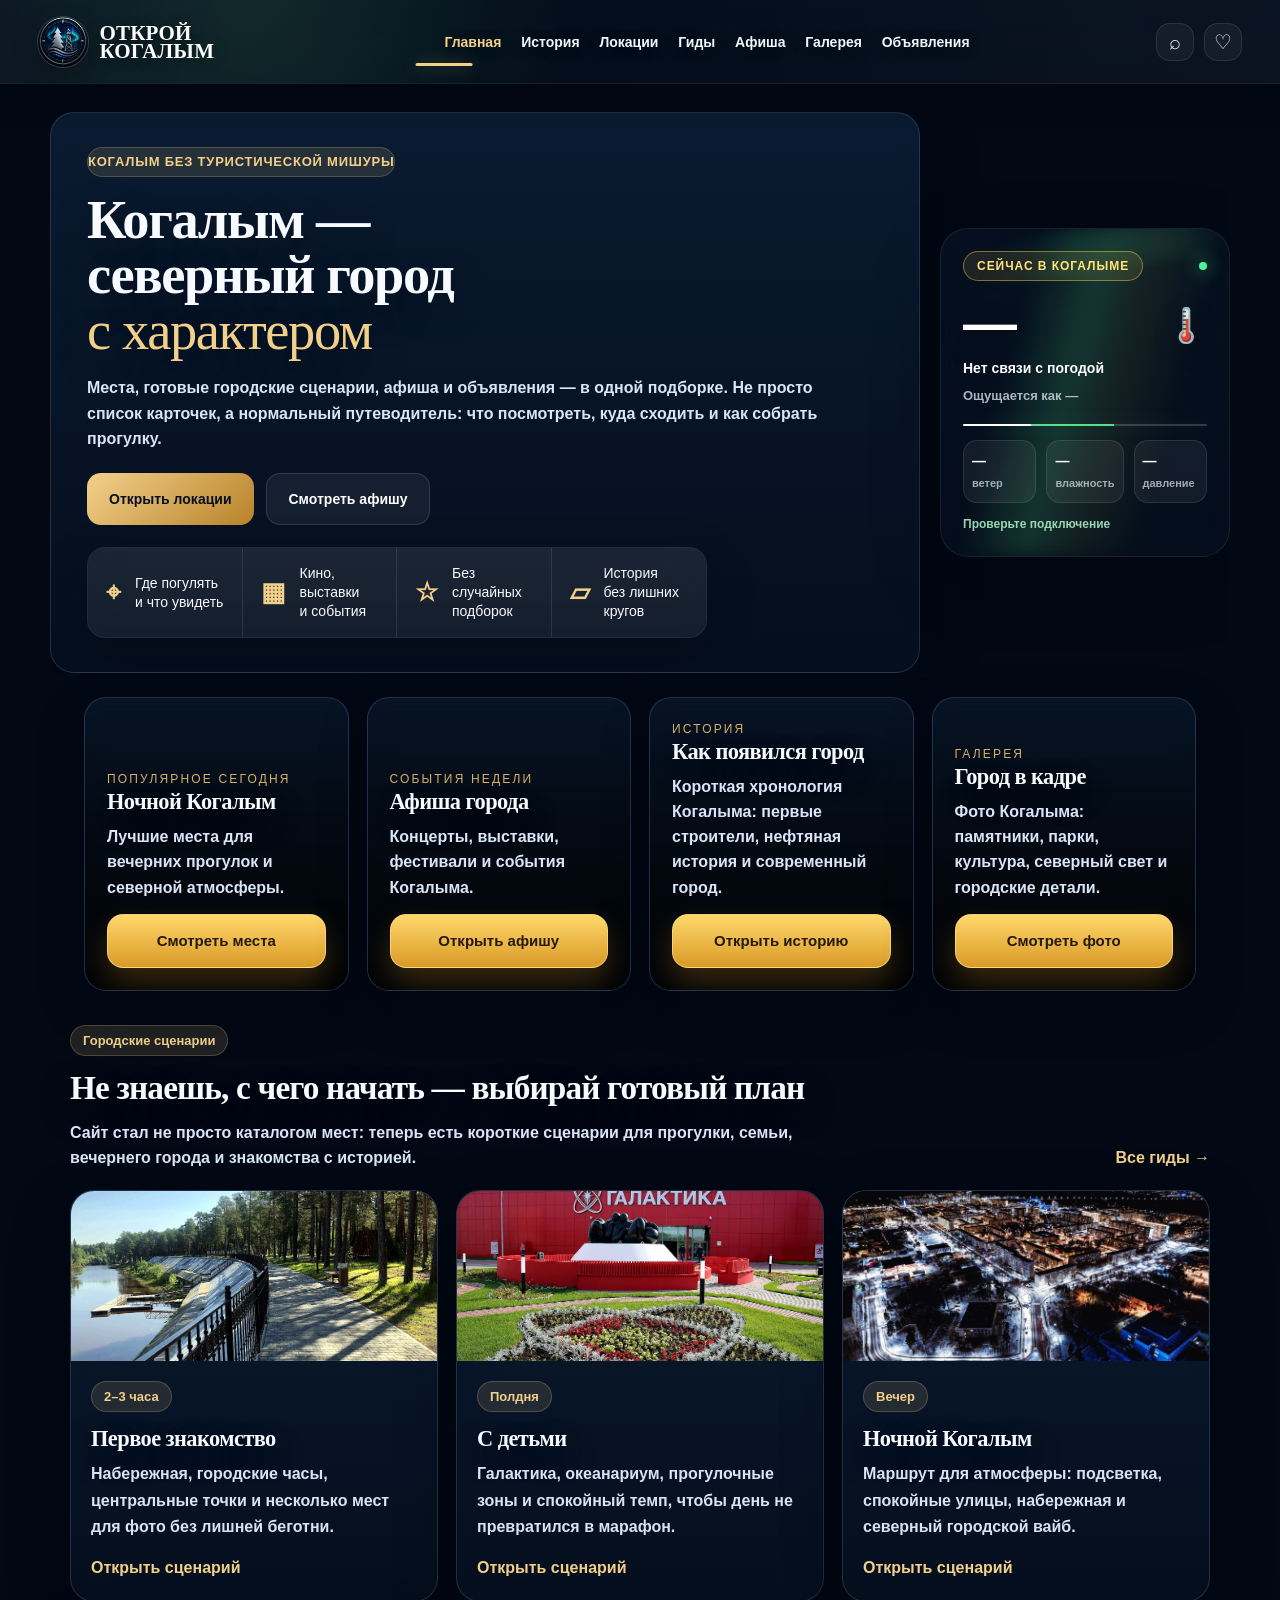
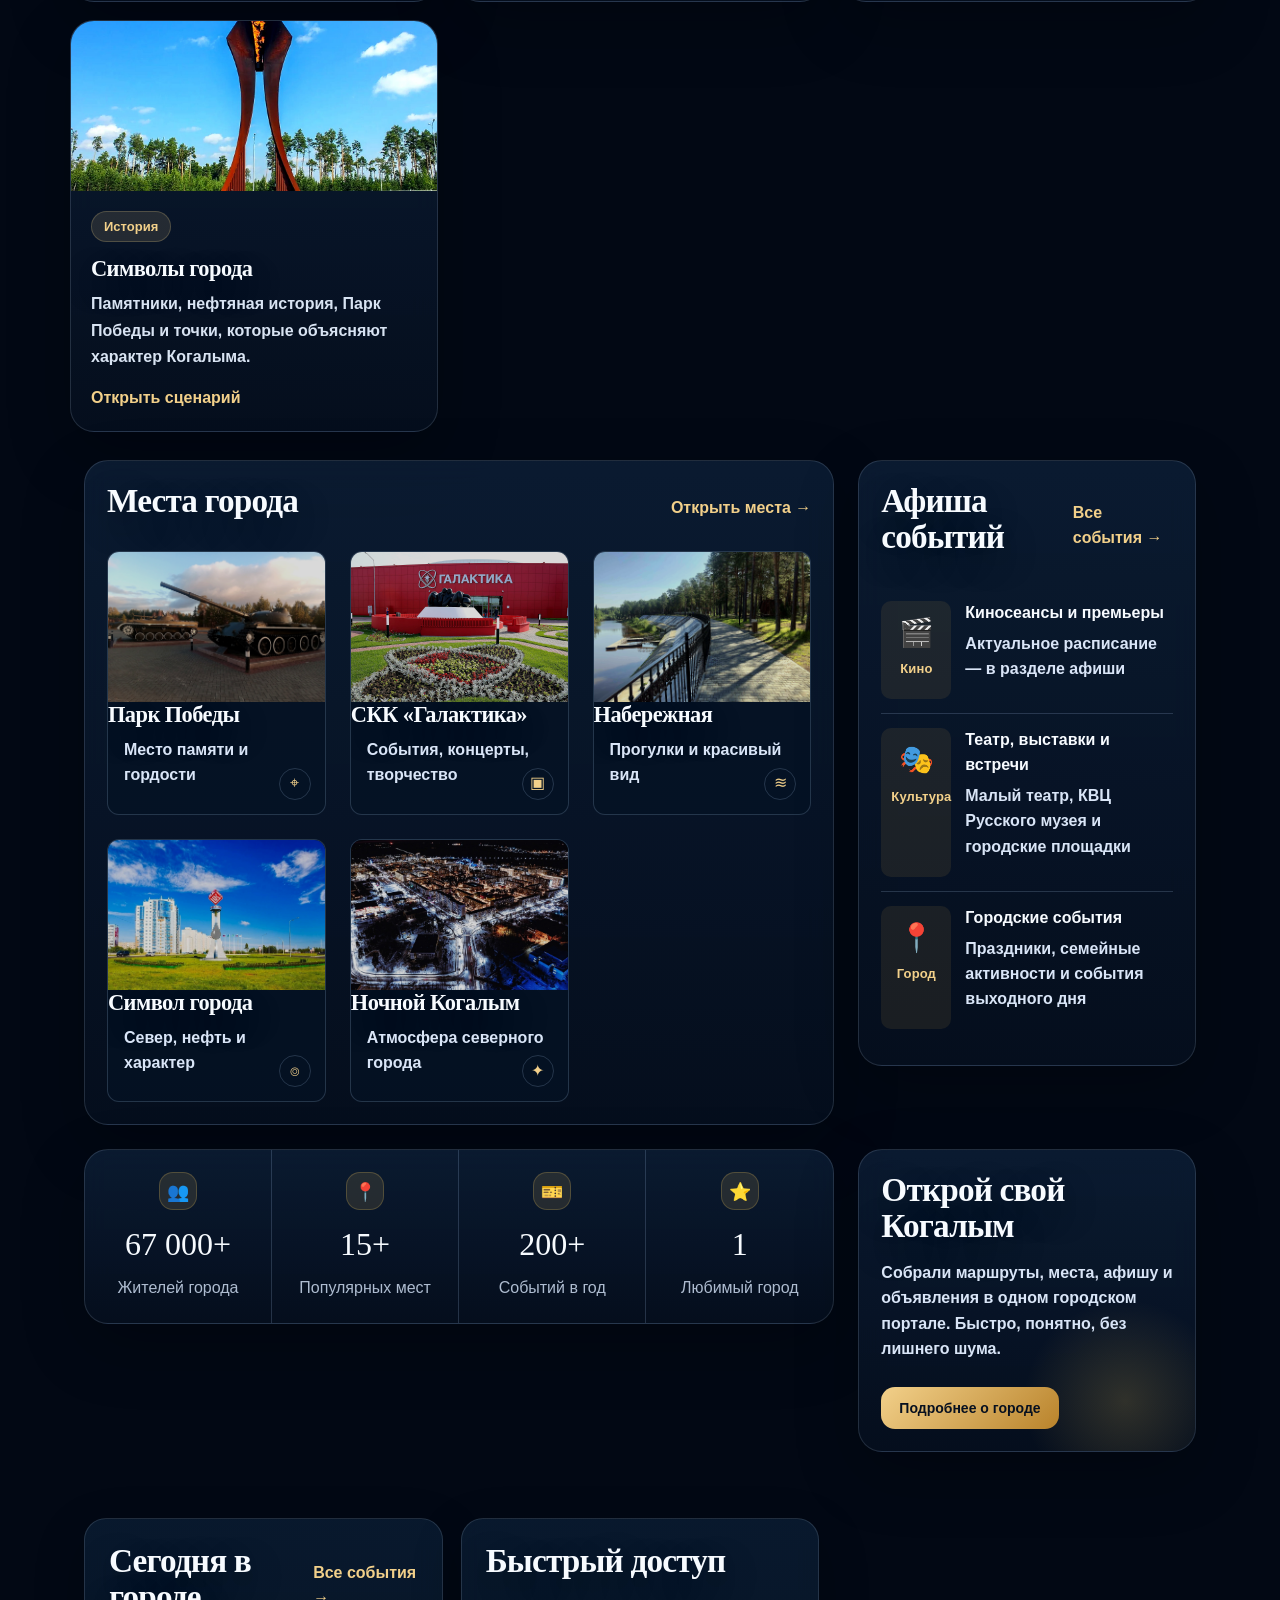
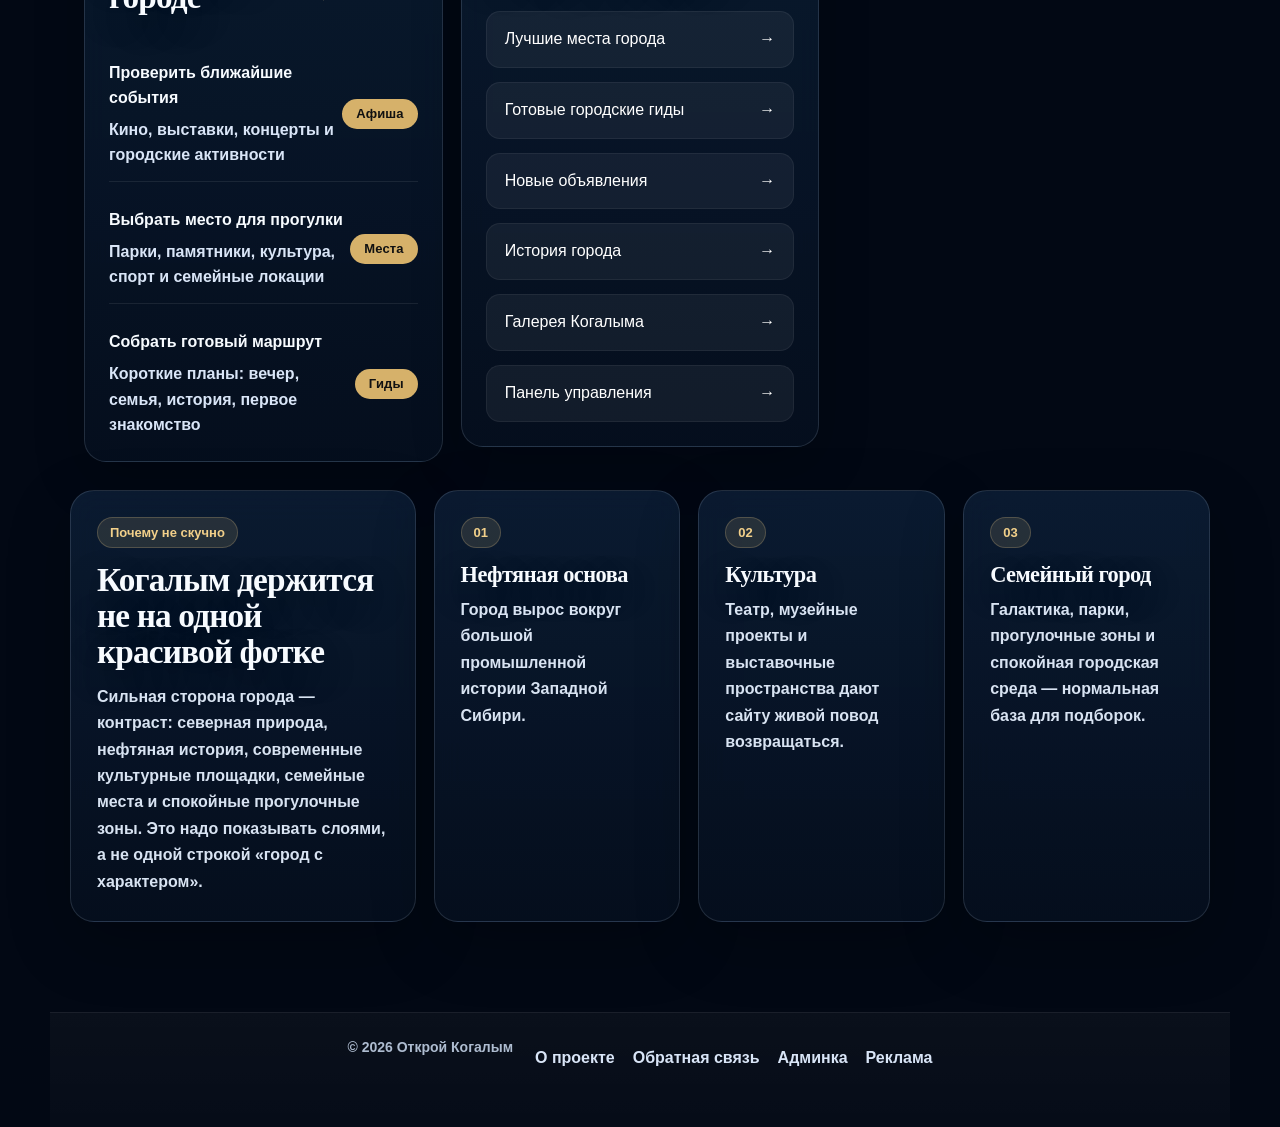
==== commit 9d05a8ec: "Add files via upload" ====
--- a/index.html
+++ b/index.html
@@ -4,7 +4,7 @@
   <meta charset="UTF-8" />
   <meta name="viewport" content="width=device-width, initial-scale=1.0" />
   <title>Открой Когалым</title>
-  <link rel="stylesheet" href="style.v7-hard.css?v=site_20260615_v59_final_recheck" />
+  <link rel="stylesheet" href="style.v7-hard.css?v=site_20260615_v60_hard_visual_fix" />
 
 <style>
 /* ===== V28 CLEAN REPAIR INLINE ===== */
@@ -91,6 +91,7 @@
 }
 </style>
 
+  <link rel="stylesheet" href="repair-v60.css?v=site_20260615_v60_hard_visual_fix" />
 </head>
 <body>
 
@@ -363,6 +364,6 @@
   </nav>
 </footer>
 
-<script src="weather.js?v=site_20260615_v59_final_recheck"></script>
+<script src="weather.js?v=site_20260615_v60_hard_visual_fix"></script>
 </body>
 </html>
--- a/repair-v60.css
+++ b/repair-v60.css
@@ -0,0 +1,509 @@
+/* ===== V60 HARD VISUAL REPAIR: one layout, one background, one typography ===== */
+:root{
+  --v60-bg:#020814;
+  --v60-panel:rgba(8,22,42,.82);
+  --v60-panel-strong:rgba(6,17,32,.93);
+  --v60-line:rgba(210,229,255,.14);
+  --v60-line-strong:rgba(242,208,138,.34);
+  --v60-gold:#f2d08a;
+  --v60-gold-dark:#b9832b;
+  --v60-text:#f7fbff;
+  --v60-muted:#d9e5f7;
+  --v60-soft:#aebcd0;
+  --v60-width:1180px;
+  --v60-page-x:48px;
+}
+html{min-height:100%!important;background:var(--v60-bg)!important;overflow-x:hidden!important;scroll-behavior:smooth!important;}
+body{
+  min-height:100%!important;
+  margin:0!important;
+  overflow-x:hidden!important;
+  background:var(--v60-bg)!important;
+  color:var(--v60-text)!important;
+  font-family:Arial,Helvetica,sans-serif!important;
+  font-size:16px!important;
+  line-height:1.55!important;
+}
+body::before{
+  content:""!important;
+  position:fixed!important;
+  inset:0!important;
+  z-index:-3!important;
+  pointer-events:none!important;
+  background:
+    linear-gradient(90deg,rgba(2,8,20,.82) 0%,rgba(2,8,20,.56) 46%,rgba(2,8,20,.78) 100%),
+    linear-gradient(180deg,rgba(2,8,20,.14) 0%,rgba(2,8,20,.52) 58%,#020814 100%),
+    url("images/hero.jpg") center center/cover no-repeat fixed!important;
+}
+body::after{
+  content:""!important;
+  position:fixed!important;
+  inset:0!important;
+  z-index:-2!important;
+  pointer-events:none!important;
+  background:
+    radial-gradient(circle at 50% 0%,rgba(62,224,128,.18),transparent 27%),
+    radial-gradient(circle at 12% 18%,rgba(242,208,138,.08),transparent 24%)!important;
+}
+body.modal-open{overflow:hidden!important;}
+
+/* Stable header */
+body .header{
+  position:fixed!important;
+  top:0!important;
+  left:0!important;
+  right:0!important;
+  width:100%!important;
+  height:84px!important;
+  min-height:84px!important;
+  padding:0 clamp(22px,3vw,44px)!important;
+  display:grid!important;
+  grid-template-columns:220px minmax(0,1fr) 86px!important;
+  align-items:center!important;
+  gap:18px!important;
+  box-sizing:border-box!important;
+  background:linear-gradient(180deg,rgba(4,14,28,.93),rgba(4,14,28,.80))!important;
+  border-bottom:1px solid rgba(255,255,255,.08)!important;
+  backdrop-filter:blur(16px)!important;
+  -webkit-backdrop-filter:blur(16px)!important;
+  z-index:1000!important;
+  box-shadow:0 12px 34px rgba(0,0,0,.20)!important;
+}
+body .brand{
+  width:220px!important;
+  min-width:0!important;
+  display:flex!important;
+  align-items:center!important;
+  gap:11px!important;
+  color:#fff!important;
+  text-decoration:none!important;
+  flex-shrink:0!important;
+}
+body .brand img{
+  width:50px!important;
+  height:50px!important;
+  min-width:50px!important;
+  object-fit:contain!important;
+  border-radius:50%!important;
+}
+body .brand span{
+  font-family:Georgia,"Times New Roman",serif!important;
+  font-size:21px!important;
+  line-height:.88!important;
+  font-weight:900!important;
+  letter-spacing:.01em!important;
+  color:#fff!important;
+  text-transform:uppercase!important;
+  white-space:nowrap!important;
+}
+body .header nav{
+  min-width:0!important;
+  width:100%!important;
+  max-width:760px!important;
+  margin:0 auto!important;
+  padding:0!important;
+  display:flex!important;
+  align-items:center!important;
+  justify-content:center!important;
+  gap:clamp(12px,1.55vw,24px)!important;
+  flex-wrap:nowrap!important;
+  overflow:visible!important;
+}
+body .header nav a{
+  display:inline-flex!important;
+  align-items:center!important;
+  justify-content:center!important;
+  height:84px!important;
+  padding:0!important;
+  margin:0!important;
+  border:0!important;
+  position:relative!important;
+  color:#f2f7ff!important;
+  font-family:Arial,Helvetica,sans-serif!important;
+  font-size:14px!important;
+  line-height:1!important;
+  font-weight:850!important;
+  letter-spacing:0!important;
+  text-transform:none!important;
+  text-decoration:none!important;
+  white-space:nowrap!important;
+}
+body .header nav a.active,
+body .header nav a:hover{color:var(--v60-gold)!important;}
+body .header nav a::after{content:none!important;}
+body .header nav a.active::after{
+  content:""!important;
+  position:absolute!important;
+  left:0!important;
+  right:0!important;
+  bottom:18px!important;
+  width:auto!important;
+  height:3px!important;
+  border-radius:999px!important;
+  background:var(--v60-gold)!important;
+}
+body .right-head{
+  width:86px!important;
+  margin:0!important;
+  display:flex!important;
+  justify-content:flex-end!important;
+  align-items:center!important;
+  gap:10px!important;
+  flex-shrink:0!important;
+}
+body .icon{
+  width:34px!important;
+  height:34px!important;
+  min-width:34px!important;
+  display:grid!important;
+  place-items:center!important;
+  border-radius:50%!important;
+  background:rgba(255,255,255,.065)!important;
+  border:1px solid rgba(255,255,255,.09)!important;
+  color:#fff!important;
+  font-size:16px!important;
+  line-height:1!important;
+}
+
+/* Page frame */
+body > main{
+  width:min(var(--v60-width),calc(100% - var(--v60-page-x)))!important;
+  max-width:var(--v60-width)!important;
+  margin:0 auto!important;
+  padding:112px 0 62px!important;
+  box-sizing:border-box!important;
+  min-height:calc(100vh - 80px)!important;
+  background:transparent!important;
+}
+body > main.page-shell,
+body > main.routes-page,
+body > main.places-page,
+body > main.events-page,
+body > main.gallery-page,
+body > main.ann-page,
+body > main.about-page,
+body > main.admin-page,
+body > main.history-v58{
+  width:min(var(--v60-width),calc(100% - var(--v60-page-x)))!important;
+  max-width:var(--v60-width)!important;
+  margin:0 auto!important;
+  padding:112px 0 62px!important;
+}
+.events-shell,.ann-container{
+  width:100%!important;
+  max-width:100%!important;
+  margin:0!important;
+  padding:0!important;
+  box-sizing:border-box!important;
+}
+
+/* Typography reset */
+h1,h2,h3,
+.page-shell h1,.page-shell h2,.page-shell h3,
+.hero-clean h1,.history-v58 h1,.history-v58 h2,.history-v58 h3,
+.places-showcase-clean h1,.places-showcase-clean h2,
+.routes-hero-rich h1,.route-rich-body h2,
+.events-hero-clean h1,.events-hero-clean h2,
+.gallery-hero h1,.gallery-story-section h2,
+.ann-top-clean h1,.ann-side h2,
+.about-hero h1,.about-purpose h2,
+.admin-hero h1{
+  font-family:Georgia,"Times New Roman",serif!important;
+  font-weight:850!important;
+  letter-spacing:-.025em!important;
+  text-transform:none!important;
+  color:var(--v60-text)!important;
+  text-shadow:0 12px 34px rgba(0,0,0,.36)!important;
+}
+h1,.hero-clean h1,.history-v58 h1,.places-showcase-clean h1,.routes-hero-rich h1,.events-hero-clean h1,.gallery-hero h1,.ann-top-clean h1,.about-hero h1,.admin-hero h1{
+  font-size:clamp(42px,4.25vw,62px)!important;
+  line-height:1.02!important;
+  margin:0 0 16px!important;
+}
+h2,.places-showcase-clean h2,.route-rich-body h2,.history-v58 h2,.section-head h2,.guide-head h2,.pulse-main h2,.gallery-story-section h2,.about-purpose h2,.ann-side h2{
+  font-size:clamp(26px,2.6vw,38px)!important;
+  line-height:1.08!important;
+  margin:0 0 14px!important;
+}
+h3,.cards h3,.guide-card h3,.pulse-card h3,.gallery-card h3,.history-v58 h3,.event-body h2,.place-body h2,.ann-item h2{
+  font-size:clamp(20px,1.75vw,26px)!important;
+  line-height:1.16!important;
+  margin:0 0 9px!important;
+}
+p,.lead,.page-shell p,.hero-clean .lead,.history-v58 p,.places-showcase__lead,.events-lead,.routes-page p,.gallery-page p,.ann-page p,.about-page p,.admin-page p,.place-body p,.event-body p,.route-rich-body p{
+  font-family:Arial,Helvetica,sans-serif!important;
+  font-size:16px!important;
+  line-height:1.58!important;
+  font-weight:650!important;
+  letter-spacing:0!important;
+  text-transform:none!important;
+  color:var(--v60-muted)!important;
+}
+.section-kicker,.kicker,.places-eyebrow,.events-kicker,.ann-badge,.ann-kicker,.gallery-kicker,.route-tag,.guide-card span,.pulse-card b,.history-v58-tags span,.routes-hero-tags span,.places-showcase__chips span,.events-hero-pills span,.ann-top-tags span,.event-cat,.place-top span,.gallery-card span,.ann-cat,.filter-btn,.place-filter,.btn,button,a.btn{
+  font-family:Arial,Helvetica,sans-serif!important;
+  text-transform:none!important;
+  letter-spacing:0!important;
+}
+
+/* Panels and hero blocks */
+.hero-clean,.places-showcase-clean,.events-hero-clean,.routes-hero-rich,.gallery-hero,.ann-top-clean,.about-hero,.admin-hero,.history-v58-hero{
+  width:100%!important;
+  max-width:100%!important;
+  margin:0 0 24px!important;
+  padding:0!important;
+  background:none!important;
+  border:0!important;
+  box-shadow:none!important;
+  min-height:0!important;
+  box-sizing:border-box!important;
+}
+.hero-clean__wrap{
+  width:100%!important;
+  max-width:100%!important;
+  margin:0!important;
+  display:grid!important;
+  grid-template-columns:minmax(0,1fr) 290px!important;
+  gap:20px!important;
+  align-items:stretch!important;
+}
+.hero-clean__content,.cinematic-weather,
+.places-showcase-clean .places-showcase__text,
+.events-hero-clean .events-hero-copy,
+.routes-hero-rich,
+.gallery-hero,
+.ann-top-clean .ann-top-main,
+.about-hero,
+.admin-hero,
+.history-v58-hero__text,
+.history-v58-hero__photo,
+.history-v58-story,.history-v58-timeline,.history-v58-jubilee,.history-v58-symbols,.history-v58-sources,
+.panel,.guide-card,.pulse-card,.route-rich-card,.gallery-story-section,.about-purpose,.ann-search-panel,.ann-board,.ann-side,.places-control-panel,.places-results-panel{
+  border:1px solid var(--v60-line)!important;
+  border-radius:24px!important;
+  background:linear-gradient(180deg,rgba(12,30,54,.84),rgba(5,15,30,.93))!important;
+  box-shadow:0 22px 64px rgba(0,0,0,.24)!important;
+  backdrop-filter:blur(14px)!important;
+  -webkit-backdrop-filter:blur(14px)!important;
+  overflow:hidden!important;
+}
+.hero-clean__content,.places-showcase-clean .places-showcase__text,.events-hero-clean .events-hero-copy,.gallery-hero,.about-hero,.admin-hero{
+  padding:34px 36px!important;
+}
+.routes-hero-rich{padding:30px!important;display:grid!important;grid-template-columns:minmax(0,1fr) 360px!important;gap:24px!important;align-items:center!important;}
+.routes-hero-rich img{width:100%!important;height:260px!important;object-fit:cover!important;border-radius:20px!important;display:block!important;}
+.events-hero-clean .events-hero-inner{display:block!important;padding:0!important;}
+.events-summary{display:none!important;}
+.ann-top-clean{display:grid!important;grid-template-columns:minmax(0,1fr) 220px!important;gap:20px!important;align-items:end!important;}
+.ann-add-btn{min-height:52px!important;display:flex!important;align-items:center!important;justify-content:center!important;}
+.history-v58-hero{display:grid!important;grid-template-columns:minmax(0,1fr) 380px!important;gap:20px!important;align-items:stretch!important;}
+.history-v58-hero__text{min-height:420px!important;padding:36px!important;display:flex!important;flex-direction:column!important;justify-content:center!important;}
+.history-v58-hero__text::before{content:none!important;}
+.history-v58-hero__photo{min-height:420px!important;position:relative!important;}
+.history-v58-hero__photo img{width:100%!important;height:100%!important;object-fit:cover!important;display:block!important;filter:brightness(.88) saturate(1.05)!important;}
+.history-v58-hero__photo div{left:20px!important;right:20px!important;bottom:20px!important;border-radius:18px!important;}
+
+/* Buttons, chips, filters */
+.btn,button,a.btn,.gold,.dark,.more-btn,.card-info-btn,.place-info-btn,.event-info-btn,.ann-add-btn,.place-filter,.filter-btn,.ann-cat{
+  min-height:42px!important;
+  padding:0 18px!important;
+  border-radius:14px!important;
+  font-size:14px!important;
+  font-weight:850!important;
+  line-height:1!important;
+  text-transform:none!important;
+  text-decoration:none!important;
+}
+.gold,.ann-add-btn,.filter-btn.active,.place-filter.active,.ann-cat.active{
+  background:linear-gradient(135deg,var(--v60-gold),var(--v60-gold-dark))!important;
+  color:#07101f!important;
+  border-color:transparent!important;
+}
+.dark,.filter-btn,.place-filter,.ann-cat{
+  background:rgba(255,255,255,.06)!important;
+  color:#fff!important;
+  border:1px solid var(--v60-line)!important;
+}
+.section-kicker,.kicker,.places-eyebrow,.events-kicker,.gallery-kicker,.ann-badge,.route-tag,.guide-card span,.pulse-card b,.history-v58-tags span,.routes-hero-tags span,.places-showcase__chips span,.events-hero-pills span,.ann-top-tags span{
+  display:inline-flex!important;
+  width:max-content!important;
+  max-width:100%!important;
+  align-items:center!important;
+  gap:8px!important;
+  min-height:30px!important;
+  padding:8px 12px!important;
+  border-radius:999px!important;
+  background:rgba(242,208,138,.12)!important;
+  border:1px solid rgba(242,208,138,.22)!important;
+  color:var(--v60-gold)!important;
+  font-size:13px!important;
+  font-weight:850!important;
+  line-height:1!important;
+  margin:0 0 14px!important;
+}
+.routes-hero-tags,.places-showcase__chips,.events-hero-pills,.ann-top-tags,.history-v58-tags{display:flex!important;gap:10px!important;flex-wrap:wrap!important;margin-top:18px!important;}
+.routes-hero-tags span,.places-showcase__chips span,.events-hero-pills span,.ann-top-tags span,.history-v58-tags span{margin:0!important;color:#fff!important;}
+
+/* Grids */
+.home-highlights,.guide-cards,.today-grid,.history-v58-facts,.history-v58-story-grid,.history-v58-symbol-grid,.gallery-grid,.places-grid.catalog-grid,.events-grid{
+  display:grid!important;
+  gap:18px!important;
+}
+.home-highlights{grid-template-columns:repeat(4,minmax(0,1fr))!important;margin:0 0 34px!important;}
+.guide-cards,.today-grid{grid-template-columns:repeat(3,minmax(0,1fr))!important;}
+.history-v58-facts,.history-v58-symbol-grid{grid-template-columns:repeat(4,minmax(0,1fr))!important;}
+.history-v58-story-grid{grid-template-columns:repeat(3,minmax(0,1fr))!important;}
+.gallery-grid{grid-template-columns:repeat(4,minmax(0,1fr))!important;margin:0 0 24px!important;}
+.places-grid.catalog-grid{grid-template-columns:repeat(3,minmax(0,1fr))!important;}
+.events-grid{grid-template-columns:repeat(3,minmax(0,1fr))!important;width:100%!important;}
+.cards{grid-template-columns:repeat(3,minmax(0,1fr))!important;}
+
+.highlight-card,.gallery-card,.place-card.catalog-card,.event-card,.history-v58-facts article,.history-v58-story-grid article,.history-v58-line article,.history-v58-symbol-grid a,.week-place,.today-card{
+  border:1px solid var(--v60-line)!important;
+  border-radius:22px!important;
+  background:linear-gradient(180deg,rgba(10,28,50,.84),rgba(5,15,30,.94))!important;
+  box-shadow:0 18px 52px rgba(0,0,0,.20)!important;
+  overflow:hidden!important;
+  backdrop-filter:blur(12px)!important;
+  -webkit-backdrop-filter:blur(12px)!important;
+}
+.highlight-card{min-height:210px!important;background-size:cover!important;background-position:center!important;display:flex!important;flex-direction:column!important;justify-content:flex-end!important;padding:22px!important;}
+.gallery-card{min-height:240px!important;padding:0!important;text-align:left!important;position:relative!important;display:block!important;cursor:pointer!important;}
+.gallery-card img{width:100%!important;height:240px!important;object-fit:cover!important;display:block!important;filter:brightness(.82) saturate(1.05)!important;}
+.gallery-card span,.gallery-card h3{position:absolute!important;left:16px!important;z-index:2!important;}
+.gallery-card span{bottom:54px!important;margin:0!important;}
+.gallery-card h3{bottom:16px!important;right:16px!important;color:#fff!important;text-shadow:0 6px 22px rgba(0,0,0,.60)!important;}
+.gallery-card::after{content:""!important;position:absolute!important;inset:0!important;background:linear-gradient(180deg,transparent 45%,rgba(2,8,20,.86))!important;pointer-events:none!important;}
+
+/* Places */
+.places-page{background:transparent!important;}
+.places-control-panel{margin:0 0 16px!important;padding:14px!important;}
+.catalog-filter-row{display:flex!important;flex-wrap:wrap!important;gap:10px!important;margin:0!important;}
+.catalog-layout,.places-results-panel{display:block!important;width:100%!important;margin:0!important;padding:0!important;background:none!important;border:0!important;box-shadow:none!important;overflow:visible!important;}
+.places-results-panel{padding:0!important;}
+.place-card.catalog-card{
+  height:440px!important;
+  min-height:440px!important;
+  max-height:440px!important;
+  display:flex!important;
+  flex-direction:column!important;
+}
+.place-image{height:190px!important;min-height:190px!important;max-height:190px!important;background:#07111f!important;overflow:hidden!important;}
+.place-image img{width:100%!important;height:100%!important;object-fit:cover!important;object-position:center!important;display:block!important;filter:brightness(.90) saturate(1.05)!important;}
+.place-body{padding:18px!important;display:flex!important;flex-direction:column!important;gap:10px!important;flex:1 1 auto!important;overflow:hidden!important;}
+.place-top{margin:0!important;}
+.place-body h2{font-size:22px!important;min-height:51px!important;max-height:51px!important;display:-webkit-box!important;-webkit-line-clamp:2!important;-webkit-box-orient:vertical!important;overflow:hidden!important;}
+.place-body p{font-size:14px!important;line-height:1.45!important;min-height:60px!important;max-height:60px!important;display:-webkit-box!important;-webkit-line-clamp:3!important;-webkit-box-orient:vertical!important;overflow:hidden!important;}
+.place-meta{display:none!important;}
+.place-info-btn{width:100%!important;margin-top:auto!important;}
+
+/* Events */
+.events-toolbar{position:relative!important;top:auto!important;z-index:20!important;margin:0 0 18px!important;padding:13px!important;border-radius:20px!important;background:linear-gradient(180deg,rgba(12,30,54,.82),rgba(5,15,30,.92))!important;border:1px solid var(--v60-line)!important;display:flex!important;align-items:center!important;justify-content:space-between!important;gap:12px!important;}
+.filter-row{display:flex!important;flex-wrap:wrap!important;gap:9px!important;}
+.week-switch{display:flex!important;align-items:center!important;gap:8px!important;}
+.events-layout{display:block!important;width:100%!important;}
+.side-panel{display:none!important;}
+.event-card{
+  height:430px!important;
+  min-height:430px!important;
+  max-height:430px!important;
+  display:flex!important;
+  flex-direction:column!important;
+}
+.event-img{height:175px!important;min-height:175px!important;max-height:175px!important;flex:0 0 175px!important;background:#07111f!important;position:relative!important;overflow:hidden!important;}
+.event-photo{width:100%!important;height:100%!important;object-fit:cover!important;object-position:center!important;display:block!important;opacity:1!important;filter:brightness(.92) saturate(1.05)!important;background:#07111f!important;}
+.date-badge{position:absolute!important;left:12px!important;bottom:12px!important;z-index:2!important;width:56px!important;border-radius:12px!important;overflow:hidden!important;background:rgba(3,12,24,.82)!important;border:1px solid rgba(255,255,255,.16)!important;}
+.today-label{position:absolute!important;left:12px!important;top:12px!important;z-index:2!important;background:#ff6464!important;color:#fff!important;border-radius:999px!important;padding:6px 9px!important;font-size:11px!important;font-weight:900!important;}
+.event-body{padding:17px!important;display:flex!important;flex-direction:column!important;gap:9px!important;flex:1 1 auto!important;overflow:hidden!important;}
+.event-cat{width:max-content!important;max-width:100%!important;padding:6px 10px!important;border-radius:999px!important;background:rgba(242,208,138,.12)!important;color:var(--v60-gold)!important;font-size:12px!important;font-weight:850!important;white-space:nowrap!important;overflow:hidden!important;text-overflow:ellipsis!important;}
+.event-cat::before{display:none!important;}
+.event-body h2{min-height:52px!important;max-height:52px!important;display:-webkit-box!important;-webkit-line-clamp:2!important;-webkit-box-orient:vertical!important;overflow:hidden!important;font-size:23px!important;line-height:1.12!important;}
+.event-meta{font-size:13px!important;line-height:1.32!important;display:block!important;min-height:36px!important;max-height:36px!important;overflow:hidden!important;color:var(--v60-muted)!important;}
+.event-meta span{display:block!important;white-space:nowrap!important;overflow:hidden!important;text-overflow:ellipsis!important;margin:0 0 2px!important;}
+.event-body p{font-size:14px!important;line-height:1.38!important;min-height:58px!important;max-height:58px!important;display:-webkit-box!important;-webkit-line-clamp:3!important;-webkit-box-orient:vertical!important;overflow:hidden!important;}
+.event-source{display:none!important;}
+.event-actions{margin-top:auto!important;min-height:42px!important;display:flex!important;align-items:center!important;}
+.event-info-btn,.more-btn{width:100%!important;min-height:42px!important;background:rgba(242,208,138,.12)!important;color:var(--v60-gold)!important;border:1px solid var(--v60-line-strong)!important;}
+.heart{display:none!important;}
+
+/* History */
+.history-v58 section{margin:0 0 22px!important;}
+.history-v58-facts article{padding:22px!important;min-height:150px!important;}
+.history-v58-facts b,.history-v58-line time{color:var(--v60-gold)!important;font-family:Georgia,"Times New Roman",serif!important;font-weight:900!important;}
+.history-v58-line{display:grid!important;gap:14px!important;}
+.history-v58-line article{display:grid!important;grid-template-columns:120px minmax(0,1fr)!important;gap:20px!important;padding:22px!important;}
+.history-v58-jubilee{display:grid!important;grid-template-columns:380px minmax(0,1fr)!important;gap:0!important;padding:0!important;}
+.history-v58-jubilee__photo{min-height:360px!important;}
+.history-v58-jubilee__photo img{width:100%!important;height:100%!important;object-fit:cover!important;display:block!important;}
+.history-v58-jubilee__text{padding:32px!important;}
+
+/* Routes */
+.routes-rich-list{display:grid!important;gap:20px!important;}
+.route-rich-card{display:grid!important;grid-template-columns:360px minmax(0,1fr)!important;gap:0!important;}
+.route-rich-card img{width:100%!important;height:100%!important;min-height:310px!important;object-fit:cover!important;display:block!important;}
+.route-rich-body{padding:28px!important;}
+.route-rich-body ol{margin:14px 0 18px 20px!important;color:var(--v60-muted)!important;font-size:15px!important;line-height:1.6!important;}
+
+/* Gallery / Announcements / About / Admin */
+.gallery-story-section,.about-grid,.about-purpose,.admin-grid,.ann-board{margin-top:20px!important;}
+.ann-search-panel{display:grid!important;grid-template-columns:repeat(4,minmax(0,1fr))!important;gap:12px!important;padding:14px!important;margin:0 0 12px!important;}
+.ann-search-panel input,.ann-search-panel select{width:100%!important;height:44px!important;border-radius:13px!important;background:rgba(255,255,255,.07)!important;border:1px solid var(--v60-line)!important;color:#fff!important;padding:0 14px!important;font-weight:700!important;}
+.ann-categories{display:grid!important;grid-template-columns:repeat(5,minmax(0,1fr))!important;gap:10px!important;margin:0 0 18px!important;}
+.ann-board{display:grid!important;grid-template-columns:minmax(0,1fr) 280px!important;gap:18px!important;padding:0!important;background:none!important;border:0!important;box-shadow:none!important;overflow:visible!important;}
+.ann-empty{padding:22px!important;border-radius:16px!important;background:linear-gradient(180deg,rgba(12,30,54,.82),rgba(5,15,30,.92))!important;border:1px solid var(--v60-line)!important;color:#fff!important;font-weight:850!important;}
+.ann-side{padding:24px!important;}
+.about-grid,.admin-grid{display:grid!important;grid-template-columns:repeat(3,minmax(0,1fr))!important;gap:18px!important;}
+.admin-card{padding:22px!important;}
+footer{
+  width:min(var(--v60-width),calc(100% - var(--v60-page-x)))!important;
+  max-width:var(--v60-width)!important;
+  margin:0 auto!important;
+  padding:0 0 44px!important;
+  display:flex!important;
+  justify-content:center!important;
+  gap:22px!important;
+  flex-wrap:wrap!important;
+  color:var(--v60-soft)!important;
+  font:750 14px/1.4 Arial,Helvetica,sans-serif!important;
+}
+footer a{color:var(--v60-muted)!important;text-transform:none!important;}
+footer a:hover{color:var(--v60-gold)!important;}
+
+/* Modals */
+.place-modal,.event-detail-modal,.ad-modal,.gallery-modal{z-index:2000!important;}
+.place-modal-box,.ad-modal-box{max-width:920px!important;border-radius:24px!important;background:linear-gradient(180deg,rgba(12,30,54,.98),rgba(5,15,30,.98))!important;border:1px solid var(--v60-line)!important;}
+.place-modal-image,.ad-modal-image{background-size:cover!important;background-position:center!important;}
+
+@media(max-width:1120px){
+  :root{--v60-page-x:32px;}
+  body .header{height:auto!important;min-height:84px!important;grid-template-columns:190px minmax(0,1fr)!important;padding:12px 20px!important;}
+  body .brand{width:190px!important;}
+  body .brand span{font-size:18px!important;}
+  body .header nav{max-width:none!important;justify-content:flex-end!important;gap:12px!important;}
+  body .header nav a{height:56px!important;font-size:13px!important;}
+  body .header nav a.active::after{bottom:8px!important;}
+  body .right-head{display:none!important;}
+  body > main,body > main.page-shell,body > main.routes-page,body > main.places-page,body > main.events-page,body > main.gallery-page,body > main.ann-page,body > main.about-page,body > main.admin-page,body > main.history-v58{padding-top:108px!important;}
+  .hero-clean__wrap,.history-v58-hero,.routes-hero-rich,.route-rich-card,.history-v58-jubilee,.ann-top-clean,.ann-board{grid-template-columns:1fr!important;}
+  .home-highlights,.history-v58-facts,.history-v58-symbol-grid,.gallery-grid{grid-template-columns:repeat(2,minmax(0,1fr))!important;}
+  .places-grid.catalog-grid,.events-grid,.guide-cards,.today-grid,.history-v58-story-grid,.about-grid,.admin-grid{grid-template-columns:repeat(2,minmax(0,1fr))!important;}
+  .routes-hero-rich img,.route-rich-card img{height:260px!important;min-height:260px!important;}
+  .ann-search-panel{grid-template-columns:repeat(2,minmax(0,1fr))!important;}
+}
+@media(max-width:760px){
+  :root{--v60-page-x:24px;}
+  body::before{background:linear-gradient(180deg,rgba(2,8,20,.80),#020814),url("images/hero.jpg") center/cover no-repeat fixed!important;}
+  body .header{position:relative!important;grid-template-columns:1fr!important;height:auto!important;padding:14px 12px!important;}
+  body .brand{width:auto!important;}
+  body .header nav{width:100%!important;justify-content:flex-start!important;overflow-x:auto!important;gap:14px!important;padding:0 0 4px!important;scrollbar-width:none!important;}
+  body .header nav::-webkit-scrollbar{display:none!important;}
+  body .header nav a{height:42px!important;flex:0 0 auto!important;}
+  body > main,body > main.page-shell,body > main.routes-page,body > main.places-page,body > main.events-page,body > main.gallery-page,body > main.ann-page,body > main.about-page,body > main.admin-page,body > main.history-v58{padding-top:26px!important;}
+  h1,.hero-clean h1,.history-v58 h1,.places-showcase-clean h1,.routes-hero-rich h1,.events-hero-clean h1,.gallery-hero h1,.ann-top-clean h1,.about-hero h1,.admin-hero h1{font-size:38px!important;}
+  h2{font-size:27px!important;}
+  .hero-clean__content,.places-showcase-clean .places-showcase__text,.events-hero-clean .events-hero-copy,.gallery-hero,.about-hero,.admin-hero,.history-v58-hero__text{padding:24px!important;}
+  .home-highlights,.history-v58-facts,.history-v58-symbol-grid,.gallery-grid,.places-grid.catalog-grid,.events-grid,.guide-cards,.today-grid,.history-v58-story-grid,.about-grid,.admin-grid{grid-template-columns:1fr!important;}
+  .place-card.catalog-card,.event-card{height:auto!important;min-height:0!important;max-height:none!important;}
+  .place-body h2,.place-body p,.event-body h2,.event-body p,.event-meta{min-height:0!important;max-height:none!important;}
+  .ann-search-panel,.ann-categories{grid-template-columns:1fr!important;}
+  footer{width:calc(100% - 24px)!important;justify-content:flex-start!important;padding-bottom:34px!important;}
+}
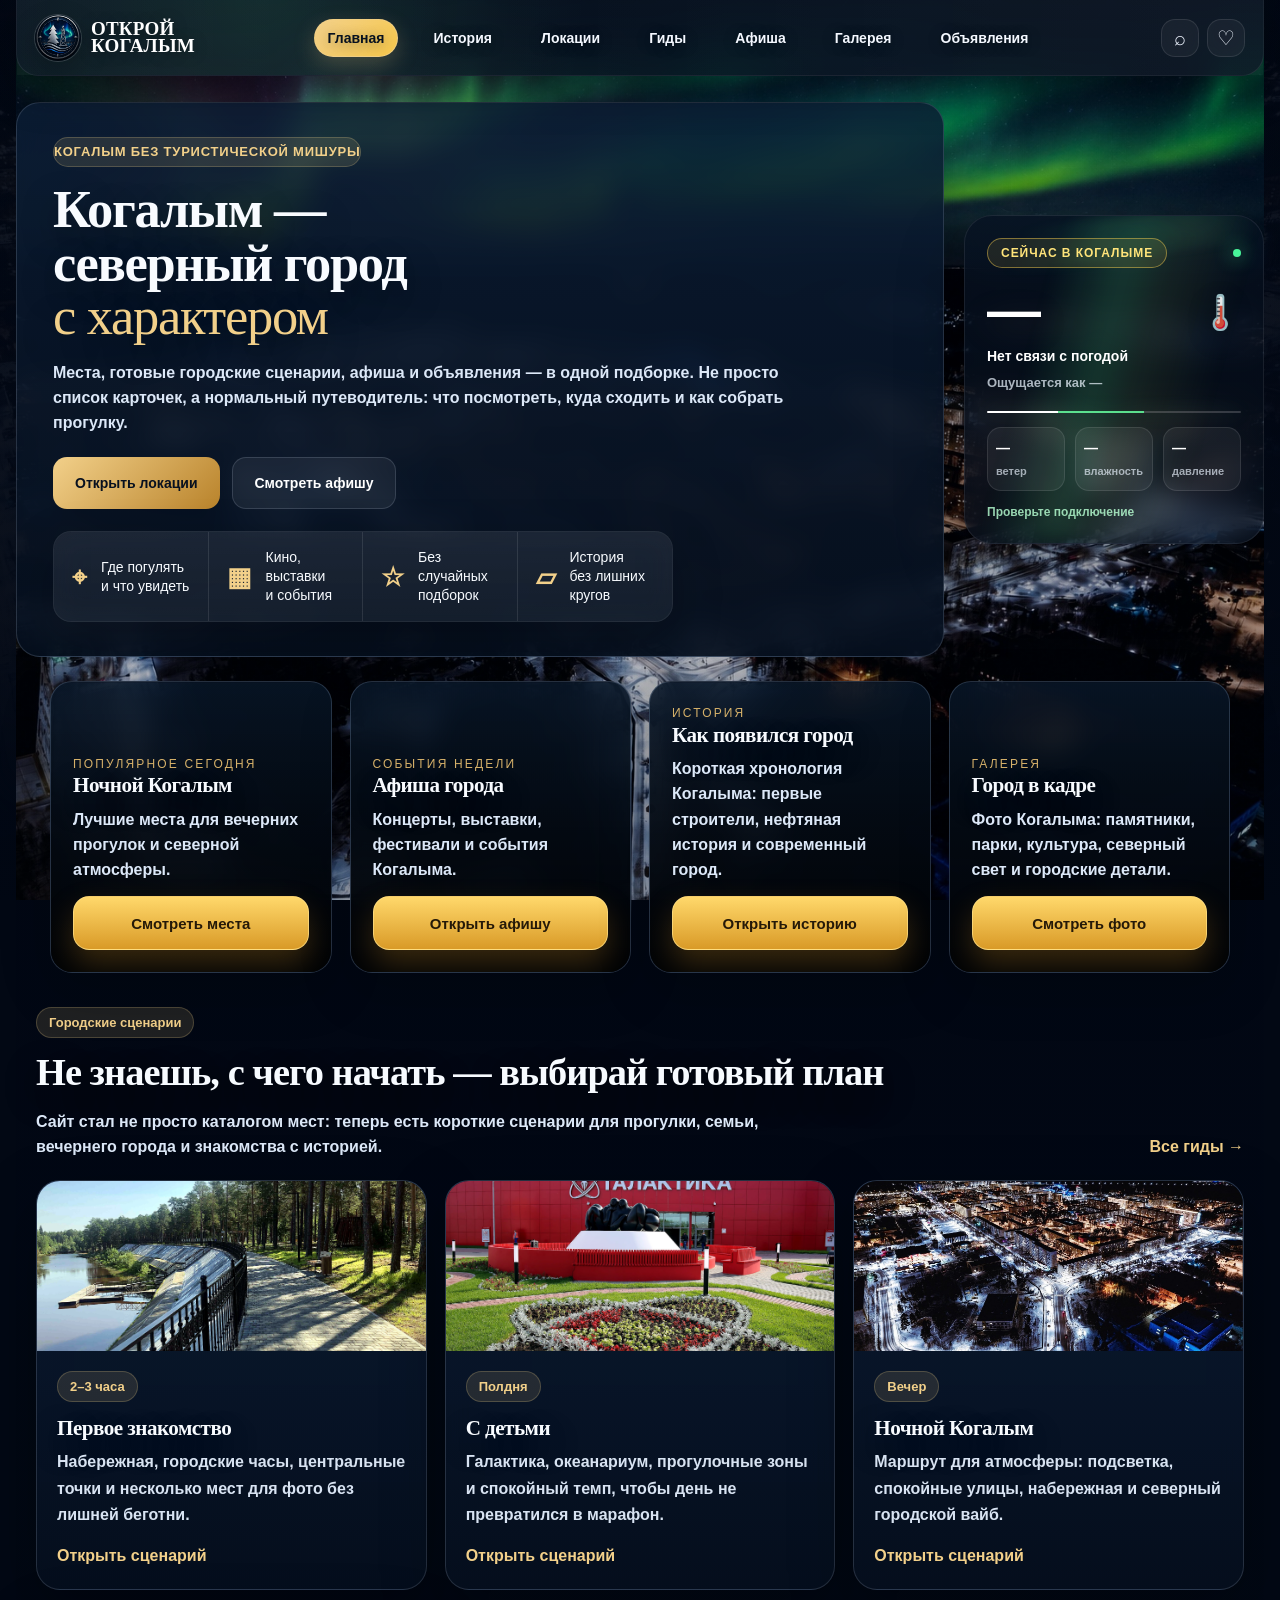
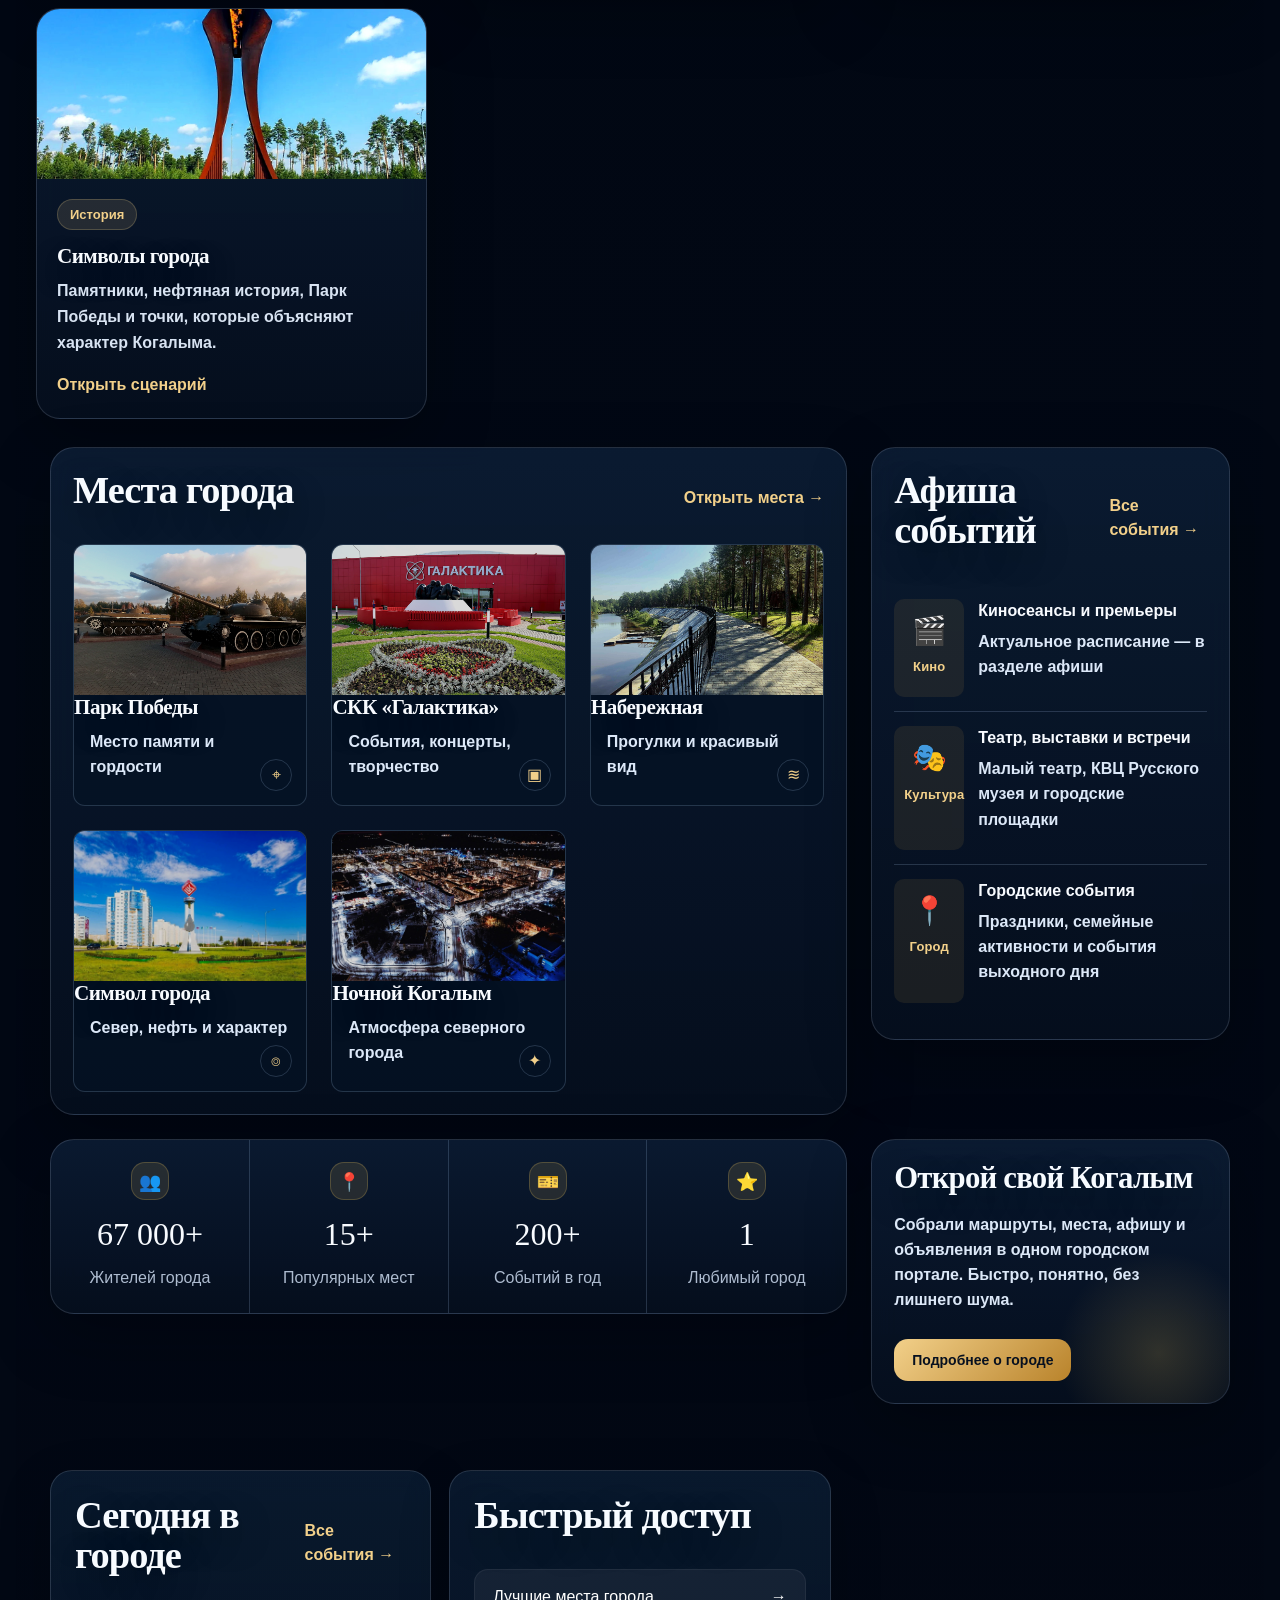
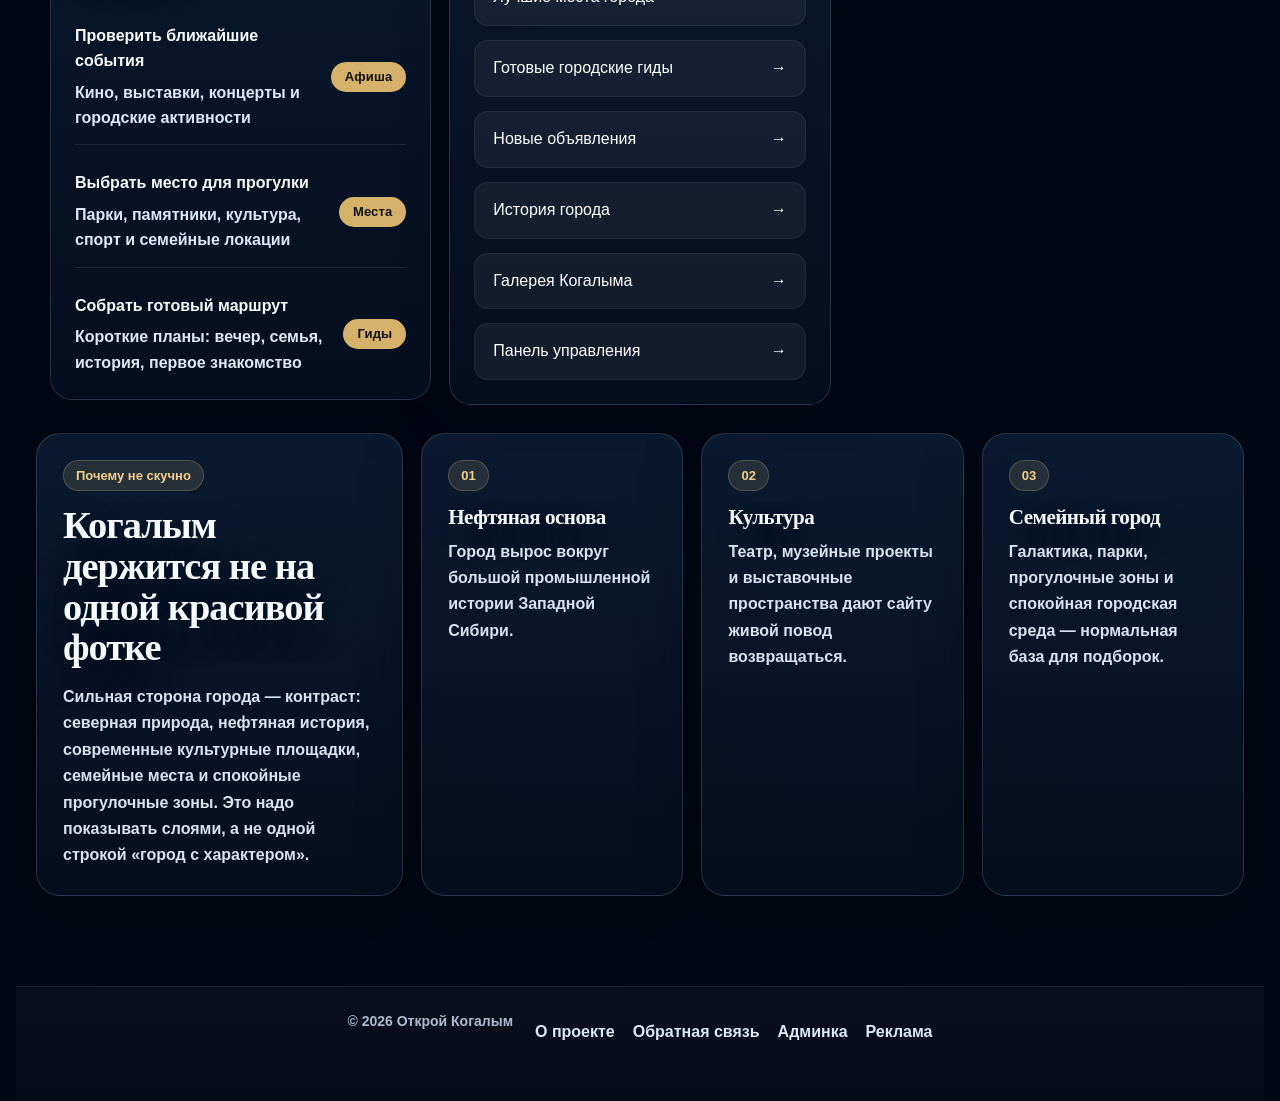
==== commit 72d9a391: "Add files via upload" ====
--- a/index.html
+++ b/index.html
@@ -4,7 +4,7 @@
   <meta charset="UTF-8" />
   <meta name="viewport" content="width=device-width, initial-scale=1.0" />
   <title>Открой Когалым</title>
-  <link rel="stylesheet" href="style.v7-hard.css?v=site_20260615_v60_hard_visual_fix" />
+  <link rel="stylesheet" href="style.v7-hard.css?v=site_20260616_v63_hard_nav_bg" />
 
 <style>
 /* ===== V28 CLEAN REPAIR INLINE ===== */
@@ -91,7 +91,7 @@
 }
 </style>
 
-  <link rel="stylesheet" href="repair-v60.css?v=site_20260615_v60_hard_visual_fix" />
+  <link rel="stylesheet" href="repair-v63.css?v=site_20260616_v63_hard_nav_bg" />
 </head>
 <body>
 
--- a/repair-v63.css
+++ b/repair-v63.css
@@ -0,0 +1,584 @@
+/* ===== V62 NAV FIX: no underline, active menu item is highlighted by color ===== */
+:root{
+  --v61-bg:#020814;
+  --v61-width:1260px;
+  --v61-page-x:32px;
+  --v61-panel:rgba(8,22,42,.86);
+  --v61-panel-strong:rgba(5,15,30,.94);
+  --v61-line:rgba(218,232,255,.15);
+  --v61-gold:#f2d08a;
+  --v61-gold-2:#b9832b;
+  --v61-text:#f8fbff;
+  --v61-muted:#dce8f8;
+  --v61-soft:#aebcd0;
+}
+
+html{
+  min-height:100%!important;
+  overflow-x:hidden!important;
+  background:
+    linear-gradient(90deg,rgba(2,8,20,.72) 0%,rgba(2,8,20,.42) 48%,rgba(2,8,20,.76) 100%),
+    linear-gradient(180deg,rgba(2,8,20,.08) 0%,rgba(2,8,20,.38) 64%,#020814 100%),
+    url("images/night.jpg") center top/cover fixed no-repeat!important;
+}
+body{
+  min-height:100%!important;
+  margin:0!important;
+  overflow-x:hidden!important;
+  background:transparent!important;
+  color:var(--v61-text)!important;
+  font-family:Arial,Helvetica,sans-serif!important;
+  font-size:16px!important;
+  line-height:1.55!important;
+  position:relative!important;
+  isolation:isolate!important;
+}
+body::before{
+  content:""!important;
+  position:fixed!important;
+  inset:0!important;
+  z-index:0!important;
+  pointer-events:none!important;
+  background:
+    radial-gradient(ellipse at 52% 0%,rgba(86,232,125,.20),transparent 30%),
+    linear-gradient(90deg,rgba(2,8,20,.70) 0%,rgba(2,8,20,.30) 48%,rgba(2,8,20,.70) 100%),
+    linear-gradient(180deg,rgba(2,8,20,.05) 0%,rgba(2,8,20,.38) 68%,#020814 100%)!important;
+}
+body::after{content:none!important;display:none!important;}
+body > header, body > main, body > footer{position:relative!important;z-index:1!important;}
+
+/* Kill sliced section backgrounds. One global background only. */
+.hero,.hero-clean,.page-shell,.routes-page,.places-page,.events-page,.gallery-page,.ann-page,.about-page,.admin-page,.history-v58,
+.events-shell,.ann-container,.places-showcase-clean,.events-hero-clean,.routes-hero-rich,.gallery-hero,.ann-top-clean,.about-hero,.admin-hero,.history-v58-hero{
+  background:transparent!important;
+  background-image:none!important;
+}
+.hero::before,.hero::after,.places-showcase-clean::before,.places-showcase-clean::after,.events-hero-clean::before,.events-hero-clean::after,
+.ann-page::before,.ann-page::after,.events-page::before,.events-page::after,.places-page::before,.places-page::after{
+  content:none!important;
+  display:none!important;
+}
+
+/* Stable centered header */
+body .header{
+  position:fixed!important;
+  top:0!important;
+  left:50%!important;
+  right:auto!important;
+  width:min(var(--v61-width),calc(100% - var(--v61-page-x)))!important;
+  height:76px!important;
+  min-height:76px!important;
+  padding:0 18px!important;
+  transform:translateX(-50%)!important;
+  box-sizing:border-box!important;
+  display:grid!important;
+  grid-template-columns:max-content minmax(0,1fr) max-content!important;
+  align-items:center!important;
+  gap:18px!important;
+  border-radius:0 0 22px 22px!important;
+  background:linear-gradient(180deg,rgba(8,18,32,.94),rgba(8,18,32,.82))!important;
+  border:1px solid rgba(255,255,255,.08)!important;
+  border-top:0!important;
+  box-shadow:0 16px 42px rgba(0,0,0,.30)!important;
+  backdrop-filter:blur(16px)!important;
+  -webkit-backdrop-filter:blur(16px)!important;
+  overflow:visible!important;
+  z-index:1000!important;
+}
+body .brand{
+  width:auto!important;
+  min-width:0!important;
+  max-width:190px!important;
+  display:flex!important;
+  align-items:center!important;
+  gap:10px!important;
+  flex-shrink:0!important;
+  color:#fff!important;
+  text-decoration:none!important;
+  overflow:visible!important;
+}
+body .brand img{
+  width:46px!important;
+  height:46px!important;
+  min-width:46px!important;
+  object-fit:contain!important;
+  border-radius:50%!important;
+  display:block!important;
+}
+body .brand span{
+  display:block!important;
+  font-family:Georgia,"Times New Roman",serif!important;
+  font-size:19px!important;
+  line-height:.88!important;
+  font-weight:900!important;
+  letter-spacing:.01em!important;
+  color:#fff!important;
+  text-transform:uppercase!important;
+  white-space:nowrap!important;
+}
+body .header nav{
+  width:100%!important;
+  max-width:none!important;
+  min-width:0!important;
+  margin:0!important;
+  padding:0!important;
+  display:flex!important;
+  align-items:center!important;
+  justify-content:center!important;
+  gap:clamp(13px,1.65vw,24px)!important;
+  flex-wrap:nowrap!important;
+  overflow:visible!important;
+}
+body .header nav a{
+  position:relative!important;
+  height:38px!important;
+  min-height:38px!important;
+  display:inline-flex!important;
+  align-items:center!important;
+  justify-content:center!important;
+  padding:0 13px!important;
+  margin:0!important;
+  border:1px solid transparent!important;
+  border-radius:999px!important;
+  background:transparent!important;
+  box-shadow:none!important;
+  color:#f4f8ff!important;
+  font-family:Arial,Helvetica,sans-serif!important;
+  font-size:14px!important;
+  line-height:1!important;
+  font-weight:850!important;
+  letter-spacing:0!important;
+  text-transform:none!important;
+  text-decoration:none!important;
+  white-space:nowrap!important;
+}
+body .header nav a::before,
+body .header nav a::after{
+  content:none!important;
+  display:none!important;
+  width:0!important;
+  height:0!important;
+  background:none!important;
+}
+body .header nav a:hover{
+  color:var(--v61-gold)!important;
+  background:rgba(242,208,138,.10)!important;
+  border-color:rgba(242,208,138,.22)!important;
+}
+body .header nav a.active{
+  color:#08111f!important;
+  background:linear-gradient(135deg,var(--v61-gold),#f7c84b)!important;
+  border-color:rgba(242,208,138,.72)!important;
+  box-shadow:0 8px 22px rgba(242,208,138,.20)!important;
+}
+body .right-head{
+  width:auto!important;
+  margin:0!important;
+  display:flex!important;
+  align-items:center!important;
+  justify-content:flex-end!important;
+  gap:8px!important;
+  flex-shrink:0!important;
+}
+body .icon{
+  width:34px!important;
+  height:34px!important;
+  min-width:34px!important;
+  display:grid!important;
+  place-items:center!important;
+  border-radius:50%!important;
+  background:rgba(255,255,255,.075)!important;
+  border:1px solid rgba(255,255,255,.10)!important;
+  color:#fff!important;
+  font-size:16px!important;
+  line-height:1!important;
+}
+
+/* Centered page frame */
+body > main,
+body > main.page-shell,
+body > main.routes-page,
+body > main.places-page,
+body > main.events-page,
+body > main.gallery-page,
+body > main.ann-page,
+body > main.about-page,
+body > main.admin-page,
+body > main.history-v58{
+  width:min(var(--v61-width),calc(100% - var(--v61-page-x)))!important;
+  max-width:var(--v61-width)!important;
+  margin:0 auto!important;
+  padding:102px 0 62px!important;
+  box-sizing:border-box!important;
+  min-height:calc(100vh - 80px)!important;
+}
+.events-shell,.ann-container{
+  width:100%!important;
+  max-width:100%!important;
+  margin:0!important;
+  padding:0!important;
+  box-sizing:border-box!important;
+}
+
+/* Panels */
+.hero-clean,.places-showcase-clean,.events-hero-clean,.routes-hero-rich,.gallery-hero,.ann-top-clean,.about-hero,.admin-hero,.history-v58-hero{
+  width:100%!important;
+  max-width:100%!important;
+  margin:0 0 24px!important;
+  padding:0!important;
+  border:0!important;
+  box-shadow:none!important;
+  min-height:0!important;
+  box-sizing:border-box!important;
+}
+.hero-clean__wrap{
+  width:100%!important;
+  max-width:100%!important;
+  margin:0!important;
+  display:grid!important;
+  grid-template-columns:minmax(0,1fr) 300px!important;
+  gap:20px!important;
+  align-items:stretch!important;
+}
+.hero-clean__content,.cinematic-weather,
+.places-showcase-clean .places-showcase__text,
+.events-hero-clean .events-hero-copy,
+.routes-hero-rich,
+.gallery-hero,
+.ann-top-clean .ann-top-main,
+.about-hero,
+.admin-hero,
+.history-v58-hero__text,
+.history-v58-hero__photo,
+.history-v58-story,.history-v58-timeline,.history-v58-jubilee,.history-v58-symbols,.history-v58-sources,
+.panel,.guide-card,.pulse-card,.route-rich-card,.gallery-story-section,.about-purpose,.ann-search-panel,.ann-board,.ann-side,.places-control-panel,.places-results-panel{
+  border:1px solid var(--v61-line)!important;
+  border-radius:24px!important;
+  background:linear-gradient(180deg,rgba(12,30,54,.84),rgba(5,15,30,.92))!important;
+  box-shadow:0 22px 64px rgba(0,0,0,.26)!important;
+  backdrop-filter:blur(14px)!important;
+  -webkit-backdrop-filter:blur(14px)!important;
+  overflow:hidden!important;
+}
+.hero-clean__content,.places-showcase-clean .places-showcase__text,.events-hero-clean .events-hero-copy,.gallery-hero,.about-hero,.admin-hero{padding:34px 36px!important;}
+
+/* Typography: one system */
+h1,h2,h3,
+.hero-clean h1,.history-v58 h1,.places-showcase-clean h1,.routes-hero-rich h1,.events-hero-clean h1,.gallery-hero h1,.ann-top-clean h1,.about-hero h1,.admin-hero h1,
+.cards h3,.guide-card h3,.pulse-card h3,.gallery-card h3,.event-body h2,.place-body h2,.ann-item h2{
+  font-family:Georgia,"Times New Roman",serif!important;
+  font-weight:850!important;
+  letter-spacing:-.025em!important;
+  text-transform:none!important;
+  color:var(--v61-text)!important;
+  text-shadow:0 12px 34px rgba(0,0,0,.36)!important;
+}
+h1,.hero-clean h1,.history-v58 h1,.places-showcase-clean h1,.routes-hero-rich h1,.events-hero-clean h1,.gallery-hero h1,.ann-top-clean h1,.about-hero h1,.admin-hero h1{
+  font-size:clamp(42px,4.1vw,64px)!important;
+  line-height:1.02!important;
+  margin:0 0 16px!important;
+}
+h2{font-size:clamp(26px,2.4vw,38px)!important;line-height:1.08!important;}
+h3,.cards h3,.guide-card h3,.pulse-card h3,.gallery-card h3,.event-body h2,.place-body h2,.ann-item h2{
+  font-size:clamp(20px,1.65vw,26px)!important;
+  line-height:1.16!important;
+  margin:0 0 9px!important;
+}
+p,.lead,.hero-clean .lead,.history-v58 p,.places-showcase__lead,.events-lead,.routes-page p,.gallery-page p,.ann-page p,.about-page p,.admin-page p,.place-body p,.event-body p,.route-rich-body p{
+  font-family:Arial,Helvetica,sans-serif!important;
+  font-size:16px!important;
+  line-height:1.58!important;
+  font-weight:650!important;
+  letter-spacing:0!important;
+  text-transform:none!important;
+  color:var(--v61-muted)!important;
+}
+.section-kicker,.kicker,.places-eyebrow,.events-kicker,.ann-badge,.ann-kicker,.gallery-kicker,.route-tag,.guide-card span,.pulse-card b,.history-v58-tags span,.routes-hero-tags span,.places-showcase__chips span,.events-hero-pills span,.ann-top-tags span,.event-cat,.place-top span,.gallery-card span,.ann-cat,.filter-btn,.place-filter,.btn,button,a.btn{
+  font-family:Arial,Helvetica,sans-serif!important;
+  text-transform:none!important;
+  letter-spacing:0!important;
+}
+.section-kicker,.kicker,.places-eyebrow,.events-kicker,.gallery-kicker,.ann-badge,.route-tag,.guide-card span,.pulse-card b,.history-v58-tags span,.routes-hero-tags span,.places-showcase__chips span,.events-hero-pills span,.ann-top-tags span{
+  display:inline-flex!important;
+  width:max-content!important;
+  max-width:100%!important;
+  align-items:center!important;
+  gap:8px!important;
+  min-height:30px!important;
+  padding:8px 12px!important;
+  border-radius:999px!important;
+  background:rgba(242,208,138,.12)!important;
+  border:1px solid rgba(242,208,138,.22)!important;
+  color:var(--v61-gold)!important;
+  font-size:13px!important;
+  font-weight:850!important;
+  line-height:1!important;
+  margin:0 0 14px!important;
+}
+.routes-hero-tags,.places-showcase__chips,.events-hero-pills,.ann-top-tags,.history-v58-tags{display:flex!important;gap:10px!important;flex-wrap:wrap!important;margin-top:18px!important;}
+.routes-hero-tags span,.places-showcase__chips span,.events-hero-pills span,.ann-top-tags span,.history-v58-tags span{margin:0!important;color:#fff!important;}
+
+/* Buttons */
+.btn,button,a.btn,.gold,.dark,.more-btn,.card-info-btn,.place-info-btn,.event-info-btn,.ann-add-btn,.place-filter,.filter-btn,.ann-cat{
+  min-height:42px!important;
+  padding:0 18px!important;
+  border-radius:14px!important;
+  font-size:14px!important;
+  font-weight:850!important;
+  line-height:1!important;
+  text-transform:none!important;
+  text-decoration:none!important;
+}
+.gold,.ann-add-btn,.filter-btn.active,.place-filter.active,.ann-cat.active{
+  background:linear-gradient(135deg,var(--v61-gold),var(--v61-gold-2))!important;
+  color:#07101f!important;
+  border-color:transparent!important;
+}
+.dark,.filter-btn,.place-filter,.ann-cat{
+  background:rgba(255,255,255,.06)!important;
+  color:#fff!important;
+  border:1px solid var(--v61-line)!important;
+}
+
+/* Main layouts */
+.home-highlights,.guide-cards,.today-grid,.history-v58-facts,.history-v58-story-grid,.history-v58-symbol-grid,.gallery-grid,.places-grid.catalog-grid,.events-grid{display:grid!important;gap:18px!important;}
+.home-highlights{grid-template-columns:repeat(4,minmax(0,1fr))!important;margin:0 0 34px!important;}
+.guide-cards,.today-grid{grid-template-columns:repeat(3,minmax(0,1fr))!important;}
+.history-v58-facts,.history-v58-symbol-grid{grid-template-columns:repeat(4,minmax(0,1fr))!important;}
+.history-v58-story-grid{grid-template-columns:repeat(3,minmax(0,1fr))!important;}
+.gallery-grid{grid-template-columns:repeat(4,minmax(0,1fr))!important;margin:0 0 24px!important;}
+.places-grid.catalog-grid{grid-template-columns:repeat(3,minmax(0,1fr))!important;}
+.events-grid{grid-template-columns:repeat(3,minmax(0,1fr))!important;width:100%!important;}
+.cards{grid-template-columns:repeat(3,minmax(0,1fr))!important;}
+
+.highlight-card,.gallery-card,.place-card.catalog-card,.event-card,.history-v58-facts article,.history-v58-story-grid article,.history-v58-line article,.history-v58-symbol-grid a,.week-place,.today-card{
+  border:1px solid var(--v61-line)!important;
+  border-radius:22px!important;
+  background:linear-gradient(180deg,rgba(10,28,50,.84),rgba(5,15,30,.94))!important;
+  box-shadow:0 18px 52px rgba(0,0,0,.20)!important;
+  overflow:hidden!important;
+  backdrop-filter:blur(12px)!important;
+  -webkit-backdrop-filter:blur(12px)!important;
+}
+.highlight-card{min-height:210px!important;background-size:cover!important;background-position:center!important;display:flex!important;flex-direction:column!important;justify-content:flex-end!important;padding:22px!important;}
+.gallery-card{min-height:240px!important;padding:0!important;text-align:left!important;position:relative!important;display:block!important;cursor:pointer!important;}
+.gallery-card img{width:100%!important;height:240px!important;object-fit:cover!important;display:block!important;filter:brightness(.82) saturate(1.05)!important;}
+.gallery-card span,.gallery-card h3{position:absolute!important;left:16px!important;z-index:2!important;}
+.gallery-card span{bottom:54px!important;margin:0!important;}
+.gallery-card h3{bottom:16px!important;right:16px!important;color:#fff!important;text-shadow:0 6px 22px rgba(0,0,0,.60)!important;}
+.gallery-card::after{content:""!important;position:absolute!important;inset:0!important;background:linear-gradient(180deg,transparent 45%,rgba(2,8,20,.86))!important;pointer-events:none!important;}
+
+/* Places */
+.places-control-panel{margin:0 0 16px!important;padding:14px!important;}
+.catalog-filter-row{display:flex!important;flex-wrap:wrap!important;gap:10px!important;margin:0!important;}
+.catalog-layout,.places-results-panel{display:block!important;width:100%!important;margin:0!important;padding:0!important;background:none!important;border:0!important;box-shadow:none!important;overflow:visible!important;}
+.place-card.catalog-card{height:440px!important;min-height:440px!important;max-height:440px!important;display:flex!important;flex-direction:column!important;}
+.place-image{height:190px!important;min-height:190px!important;max-height:190px!important;background:#07111f!important;overflow:hidden!important;}
+.place-image img{width:100%!important;height:100%!important;object-fit:cover!important;object-position:center!important;display:block!important;filter:brightness(.90) saturate(1.05)!important;}
+.place-body{padding:18px!important;display:flex!important;flex-direction:column!important;gap:10px!important;flex:1 1 auto!important;overflow:hidden!important;}
+.place-top{margin:0!important;}
+.place-body h2{font-size:22px!important;min-height:51px!important;max-height:51px!important;display:-webkit-box!important;-webkit-line-clamp:2!important;-webkit-box-orient:vertical!important;overflow:hidden!important;}
+.place-body p{font-size:14px!important;line-height:1.45!important;min-height:60px!important;max-height:60px!important;display:-webkit-box!important;-webkit-line-clamp:3!important;-webkit-box-orient:vertical!important;overflow:hidden!important;}
+.place-meta{display:none!important;}
+.place-info-btn{width:100%!important;margin-top:auto!important;}
+
+/* Events */
+.events-hero-clean .events-hero-inner{display:block!important;padding:0!important;}
+.events-summary{display:none!important;}
+.events-toolbar{position:relative!important;top:auto!important;z-index:20!important;margin:0 0 18px!important;padding:13px!important;border-radius:20px!important;background:linear-gradient(180deg,rgba(12,30,54,.82),rgba(5,15,30,.92))!important;border:1px solid var(--v61-line)!important;display:flex!important;align-items:center!important;justify-content:space-between!important;gap:12px!important;}
+.filter-row{display:flex!important;flex-wrap:wrap!important;gap:9px!important;}
+.week-switch{display:flex!important;align-items:center!important;gap:8px!important;}
+.events-layout{display:block!important;width:100%!important;}
+.side-panel{display:none!important;}
+.event-card{height:430px!important;min-height:430px!important;max-height:430px!important;display:flex!important;flex-direction:column!important;}
+.event-img{height:175px!important;min-height:175px!important;max-height:175px!important;flex:0 0 175px!important;background:#07111f!important;position:relative!important;overflow:hidden!important;}
+.event-photo{width:100%!important;height:100%!important;object-fit:cover!important;object-position:center!important;display:block!important;opacity:1!important;filter:brightness(.92) saturate(1.05)!important;background:#07111f!important;}
+.date-badge{position:absolute!important;left:12px!important;bottom:12px!important;z-index:2!important;width:56px!important;border-radius:12px!important;overflow:hidden!important;background:rgba(3,12,24,.82)!important;border:1px solid rgba(255,255,255,.16)!important;}
+.today-label{position:absolute!important;left:12px!important;top:12px!important;z-index:2!important;background:#ff6464!important;color:#fff!important;border-radius:999px!important;padding:6px 9px!important;font-size:11px!important;font-weight:900!important;}
+.event-body{padding:17px!important;display:flex!important;flex-direction:column!important;gap:9px!important;flex:1 1 auto!important;overflow:hidden!important;}
+.event-cat{width:max-content!important;max-width:100%!important;padding:6px 10px!important;border-radius:999px!important;background:rgba(242,208,138,.12)!important;color:var(--v61-gold)!important;font-size:12px!important;font-weight:850!important;white-space:nowrap!important;overflow:hidden!important;text-overflow:ellipsis!important;}
+.event-cat::before{display:none!important;}
+.event-body h2{min-height:52px!important;max-height:52px!important;display:-webkit-box!important;-webkit-line-clamp:2!important;-webkit-box-orient:vertical!important;overflow:hidden!important;font-size:23px!important;line-height:1.12!important;}
+.event-meta{font-size:13px!important;line-height:1.32!important;display:block!important;min-height:36px!important;max-height:36px!important;overflow:hidden!important;color:var(--v61-muted)!important;}
+.event-meta span{display:block!important;white-space:nowrap!important;overflow:hidden!important;text-overflow:ellipsis!important;margin:0 0 2px!important;}
+.event-body p{font-size:14px!important;line-height:1.38!important;min-height:58px!important;max-height:58px!important;display:-webkit-box!important;-webkit-line-clamp:3!important;-webkit-box-orient:vertical!important;overflow:hidden!important;}
+.event-source{display:none!important;}
+.event-actions{margin-top:auto!important;min-height:42px!important;display:flex!important;align-items:center!important;}
+.event-info-btn,.more-btn{width:100%!important;min-height:42px!important;background:rgba(242,208,138,.12)!important;color:var(--v61-gold)!important;border:1px solid rgba(242,208,138,.34)!important;}
+.heart{display:none!important;}
+
+/* History */
+.history-v58 section{margin:0 0 22px!important;}
+.history-v58-hero{display:grid!important;grid-template-columns:minmax(0,1fr) 380px!important;gap:20px!important;align-items:stretch!important;}
+.history-v58-hero__text{min-height:420px!important;padding:36px!important;display:flex!important;flex-direction:column!important;justify-content:center!important;}
+.history-v58-hero__text::before{content:none!important;display:none!important;}
+.history-v58-hero__photo{min-height:420px!important;position:relative!important;}
+.history-v58-hero__photo img{width:100%!important;height:100%!important;object-fit:cover!important;display:block!important;filter:brightness(.88) saturate(1.05)!important;}
+.history-v58-hero__photo div{left:20px!important;right:20px!important;bottom:20px!important;border-radius:18px!important;}
+.history-v58-facts article{padding:22px!important;min-height:150px!important;}
+.history-v58-facts b,.history-v58-line time{color:var(--v61-gold)!important;font-family:Georgia,"Times New Roman",serif!important;font-weight:900!important;}
+.history-v58-line{display:grid!important;gap:14px!important;}
+.history-v58-line article{display:grid!important;grid-template-columns:120px minmax(0,1fr)!important;gap:20px!important;padding:22px!important;}
+.history-v58-jubilee{display:grid!important;grid-template-columns:380px minmax(0,1fr)!important;gap:0!important;padding:0!important;}
+.history-v58-jubilee__photo{min-height:360px!important;}
+.history-v58-jubilee__photo img{width:100%!important;height:100%!important;object-fit:cover!important;display:block!important;}
+.history-v58-jubilee__text{padding:32px!important;}
+
+/* Routes */
+.routes-hero-rich{padding:30px!important;display:grid!important;grid-template-columns:minmax(0,1fr) 360px!important;gap:24px!important;align-items:center!important;}
+.routes-hero-rich img{width:100%!important;height:260px!important;object-fit:cover!important;border-radius:20px!important;display:block!important;}
+.routes-rich-list{display:grid!important;gap:20px!important;}
+.route-rich-card{display:grid!important;grid-template-columns:360px minmax(0,1fr)!important;gap:0!important;}
+.route-rich-card img{width:100%!important;height:100%!important;min-height:310px!important;object-fit:cover!important;display:block!important;}
+.route-rich-body{padding:28px!important;}
+.route-rich-body ol{margin:14px 0 18px 20px!important;color:var(--v61-muted)!important;font-size:15px!important;line-height:1.6!important;}
+
+/* Gallery / Announcements / About / Admin */
+.gallery-story-section,.about-grid,.about-purpose,.admin-grid,.ann-board{margin-top:20px!important;}
+.ann-top-clean{display:grid!important;grid-template-columns:minmax(0,1fr) 220px!important;gap:20px!important;align-items:end!important;}
+.ann-top-clean .ann-top-main{padding:30px 32px!important;}
+.ann-add-btn{min-height:52px!important;display:flex!important;align-items:center!important;justify-content:center!important;}
+.ann-search-panel{display:grid!important;grid-template-columns:repeat(4,minmax(0,1fr))!important;gap:12px!important;padding:14px!important;margin:0 0 12px!important;}
+.ann-search-panel input,.ann-search-panel select{width:100%!important;height:44px!important;border-radius:13px!important;background:rgba(255,255,255,.07)!important;border:1px solid var(--v61-line)!important;color:#fff!important;padding:0 14px!important;font-weight:700!important;}
+.ann-categories{display:grid!important;grid-template-columns:repeat(5,minmax(0,1fr))!important;gap:10px!important;margin:0 0 18px!important;}
+.ann-board{display:grid!important;grid-template-columns:minmax(0,1fr) 280px!important;gap:18px!important;padding:0!important;background:none!important;border:0!important;box-shadow:none!important;overflow:visible!important;}
+.ann-empty{padding:22px!important;border-radius:16px!important;background:linear-gradient(180deg,rgba(12,30,54,.82),rgba(5,15,30,.92))!important;border:1px solid var(--v61-line)!important;color:#fff!important;font-weight:850!important;}
+.ann-side{padding:24px!important;}
+.about-grid,.admin-grid{display:grid!important;grid-template-columns:repeat(3,minmax(0,1fr))!important;gap:18px!important;}
+.admin-card{padding:22px!important;}
+footer{width:min(var(--v61-width),calc(100% - var(--v61-page-x)))!important;max-width:var(--v61-width)!important;margin:0 auto!important;padding:0 0 44px!important;display:flex!important;justify-content:center!important;gap:22px!important;flex-wrap:wrap!important;color:var(--v61-soft)!important;font:750 14px/1.4 Arial,Helvetica,sans-serif!important;}
+footer a{color:var(--v61-muted)!important;text-transform:none!important;}
+footer a:hover{color:var(--v61-gold)!important;}
+
+/* Modals */
+.place-modal,.event-detail-modal,.ad-modal,.gallery-modal{z-index:2000!important;}
+.place-modal-box,.ad-modal-box{max-width:920px!important;border-radius:24px!important;background:linear-gradient(180deg,rgba(12,30,54,.98),rgba(5,15,30,.98))!important;border:1px solid var(--v61-line)!important;}
+.place-modal-image,.ad-modal-image{background-size:cover!important;background-position:center!important;}
+
+@media(max-width:1180px){
+  :root{--v61-page-x:24px;}
+  body .header{height:auto!important;min-height:76px!important;grid-template-columns:max-content minmax(0,1fr)!important;padding:10px 16px!important;}
+  body .brand span{font-size:17px!important;}
+  body .brand img{width:42px!important;height:42px!important;min-width:42px!important;}
+  body .header nav{justify-content:flex-end!important;gap:12px!important;}
+  body .header nav a{height:36px!important;min-height:36px!important;font-size:13px!important;padding:0 11px!important;}
+  body .right-head{display:none!important;}
+  body > main,body > main.page-shell,body > main.routes-page,body > main.places-page,body > main.events-page,body > main.gallery-page,body > main.ann-page,body > main.about-page,body > main.admin-page,body > main.history-v58{padding-top:102px!important;}
+  .hero-clean__wrap,.history-v58-hero,.routes-hero-rich,.route-rich-card,.history-v58-jubilee,.ann-top-clean,.ann-board{grid-template-columns:1fr!important;}
+  .home-highlights,.history-v58-facts,.history-v58-symbol-grid,.gallery-grid{grid-template-columns:repeat(2,minmax(0,1fr))!important;}
+  .places-grid.catalog-grid,.events-grid,.guide-cards,.today-grid,.history-v58-story-grid,.about-grid,.admin-grid{grid-template-columns:repeat(2,minmax(0,1fr))!important;}
+  .routes-hero-rich img,.route-rich-card img{height:260px!important;min-height:260px!important;}
+  .ann-search-panel{grid-template-columns:repeat(2,minmax(0,1fr))!important;}
+}
+@media(max-width:760px){
+  :root{--v61-page-x:20px;}
+  html{background:linear-gradient(180deg,rgba(2,8,20,.80),#020814),url("images/night.jpg") center top/cover fixed no-repeat!important;}
+  body .header{position:relative!important;left:auto!important;transform:none!important;width:calc(100% - 20px)!important;margin:0 auto!important;grid-template-columns:1fr!important;height:auto!important;padding:14px 12px!important;border-radius:0 0 18px 18px!important;}
+  body .brand{width:auto!important;max-width:none!important;}
+  body .header nav{width:100%!important;justify-content:flex-start!important;overflow-x:auto!important;gap:14px!important;padding:0 0 4px!important;scrollbar-width:none!important;}
+  body .header nav::-webkit-scrollbar{display:none!important;}
+  body .header nav a{height:36px!important;min-height:36px!important;flex:0 0 auto!important;padding:0 11px!important;}
+  body > main,body > main.page-shell,body > main.routes-page,body > main.places-page,body > main.events-page,body > main.gallery-page,body > main.ann-page,body > main.about-page,body > main.admin-page,body > main.history-v58{padding-top:26px!important;}
+  h1,.hero-clean h1,.history-v58 h1,.places-showcase-clean h1,.routes-hero-rich h1,.events-hero-clean h1,.gallery-hero h1,.ann-top-clean h1,.about-hero h1,.admin-hero h1{font-size:38px!important;}
+  h2{font-size:27px!important;}
+  .hero-clean__content,.places-showcase-clean .places-showcase__text,.events-hero-clean .events-hero-copy,.gallery-hero,.about-hero,.admin-hero,.history-v58-hero__text{padding:24px!important;}
+  .home-highlights,.history-v58-facts,.history-v58-symbol-grid,.gallery-grid,.places-grid.catalog-grid,.events-grid,.guide-cards,.today-grid,.history-v58-story-grid,.about-grid,.admin-grid{grid-template-columns:1fr!important;}
+  .place-card.catalog-card,.event-card{height:auto!important;min-height:0!important;max-height:none!important;}
+  .place-body h2,.place-body p,.event-body h2,.event-body p,.event-meta{min-height:0!important;max-height:none!important;}
+  .ann-search-panel,.ann-categories{grid-template-columns:1fr!important;}
+  footer{width:calc(100% - 24px)!important;justify-content:flex-start!important;padding-bottom:34px!important;}
+}
+
+
+/* V62 final nav override: remove every active underline and use color pill only */
+body .header nav a::before,
+body .header nav a::after,
+body header.header nav a::before,
+body header.header nav a::after{
+  content:none!important;
+  display:none!important;
+  width:0!important;
+  height:0!important;
+  background:none!important;
+  border:0!important;
+  box-shadow:none!important;
+}
+body .header nav a.active,
+body header.header nav a.active{
+  color:#08111f!important;
+  background:linear-gradient(135deg,var(--v61-gold),#f7c84b)!important;
+  border:1px solid rgba(242,208,138,.72)!important;
+  border-radius:999px!important;
+  box-shadow:0 8px 22px rgba(242,208,138,.20)!important;
+}
+body .header nav a:hover:not(.active),
+body header.header nav a:hover:not(.active){
+  color:var(--v61-gold)!important;
+  background:rgba(242,208,138,.10)!important;
+  border-color:rgba(242,208,138,.22)!important;
+}
+
+
+/* ===== V63 HARD LOCK: active nav is a color pill only; no line can survive old CSS ===== */
+.header nav a::before,
+.header nav a::after,
+.header nav a.active::before,
+.header nav a.active::after,
+.header nav a:hover::before,
+.header nav a:hover::after,
+body .header nav a::before,
+body .header nav a::after,
+body .header nav a.active::before,
+body .header nav a.active::after,
+body .header nav a:hover::before,
+body .header nav a:hover::after,
+body header.header nav a::before,
+body header.header nav a::after,
+body header.header nav a.active::before,
+body header.header nav a.active::after,
+body header.header nav a:hover::before,
+body header.header nav a:hover::after{
+  content:none!important;
+  display:none!important;
+  position:static!important;
+  inset:auto!important;
+  left:auto!important;
+  right:auto!important;
+  top:auto!important;
+  bottom:auto!important;
+  width:0!important;
+  height:0!important;
+  min-width:0!important;
+  min-height:0!important;
+  max-width:0!important;
+  max-height:0!important;
+  opacity:0!important;
+  visibility:hidden!important;
+  transform:none!important;
+  background:none!important;
+  border:0!important;
+  box-shadow:none!important;
+}
+
+html,
+body{
+  background-color:#020814!important;
+  background-image:
+    linear-gradient(90deg,rgba(2,8,20,.72) 0%,rgba(2,8,20,.42) 48%,rgba(2,8,20,.76) 100%),
+    linear-gradient(180deg,rgba(2,8,20,.08) 0%,rgba(2,8,20,.38) 64%,#020814 100%),
+    url("images/night.jpg")!important;
+  background-position:center top!important;
+  background-size:cover!important;
+  background-repeat:no-repeat!important;
+  background-attachment:fixed!important;
+}
+
+body .header nav a.active,
+body header.header nav a.active{
+  color:#08111f!important;
+  background:linear-gradient(135deg,#f2d08a,#f7c84b)!important;
+  border:1px solid rgba(242,208,138,.78)!important;
+  border-radius:999px!important;
+  box-shadow:0 8px 22px rgba(242,208,138,.22)!important;
+  text-decoration:none!important;
+}
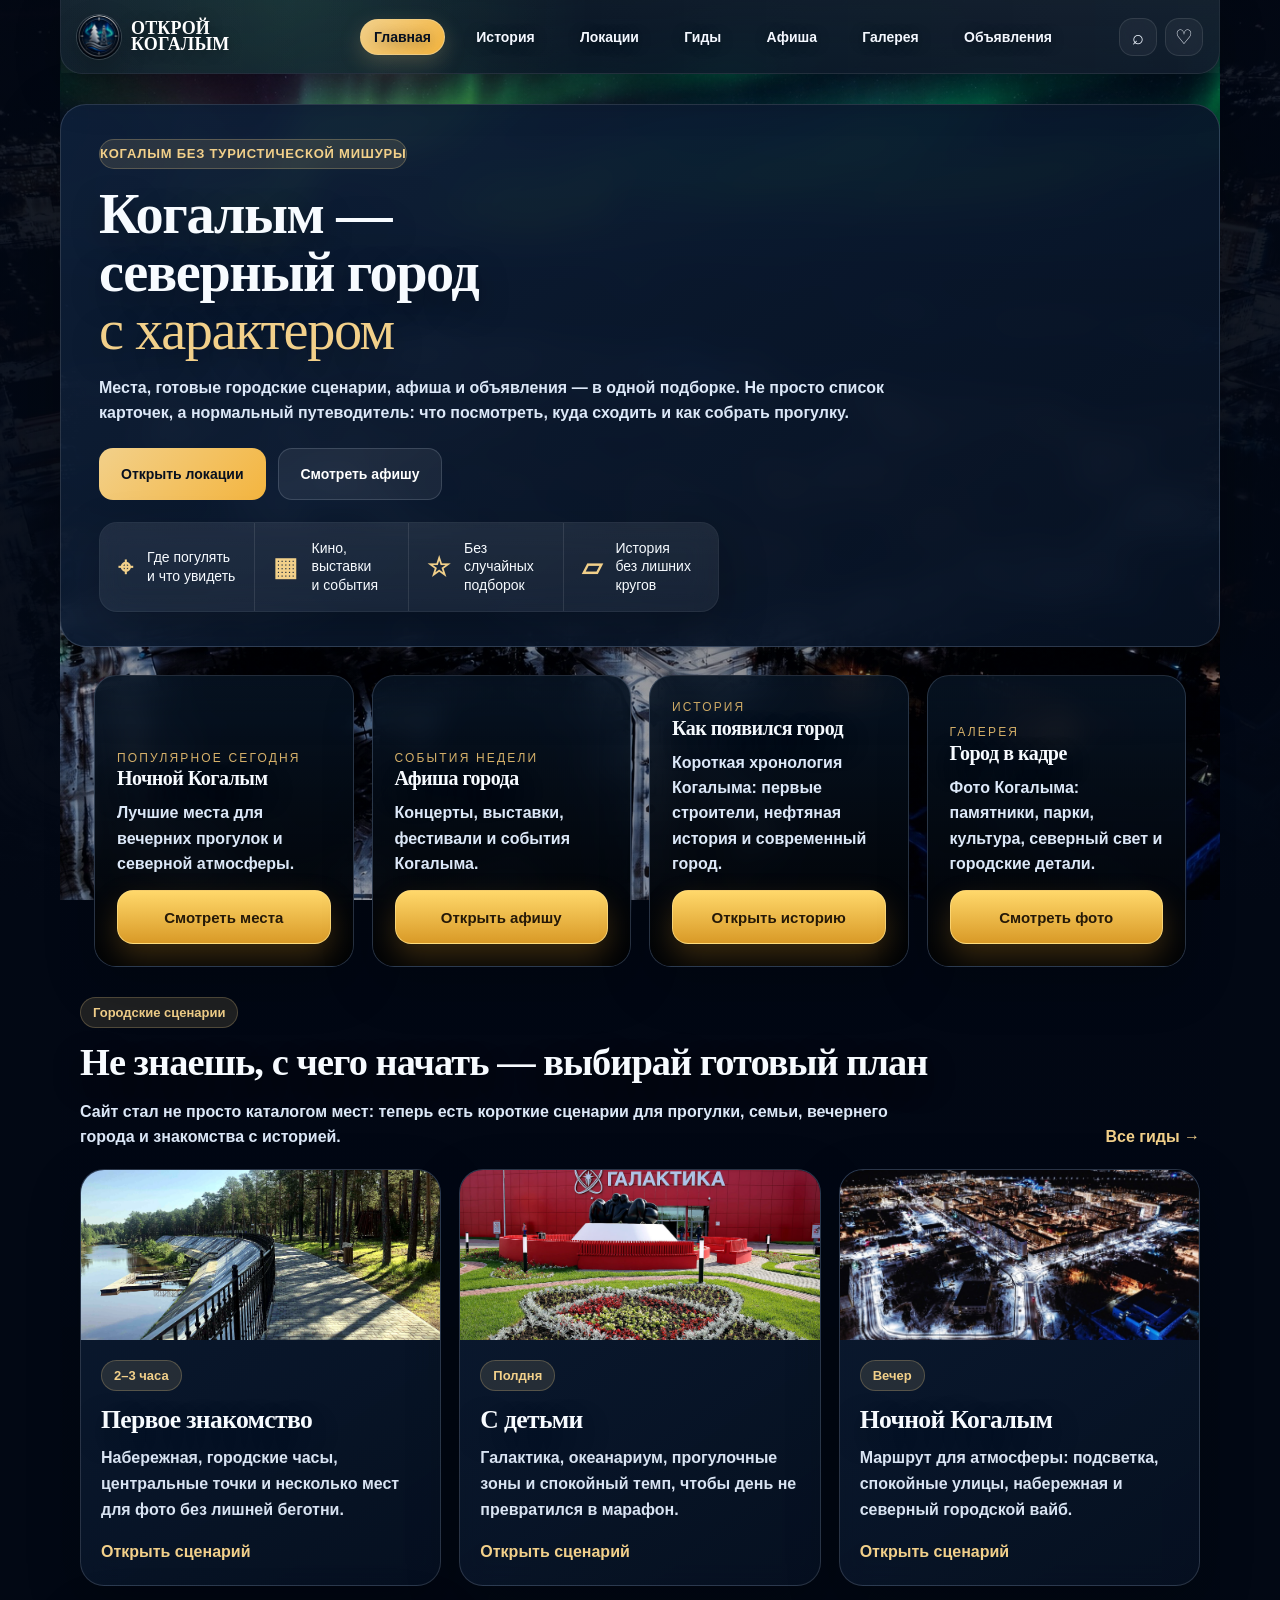
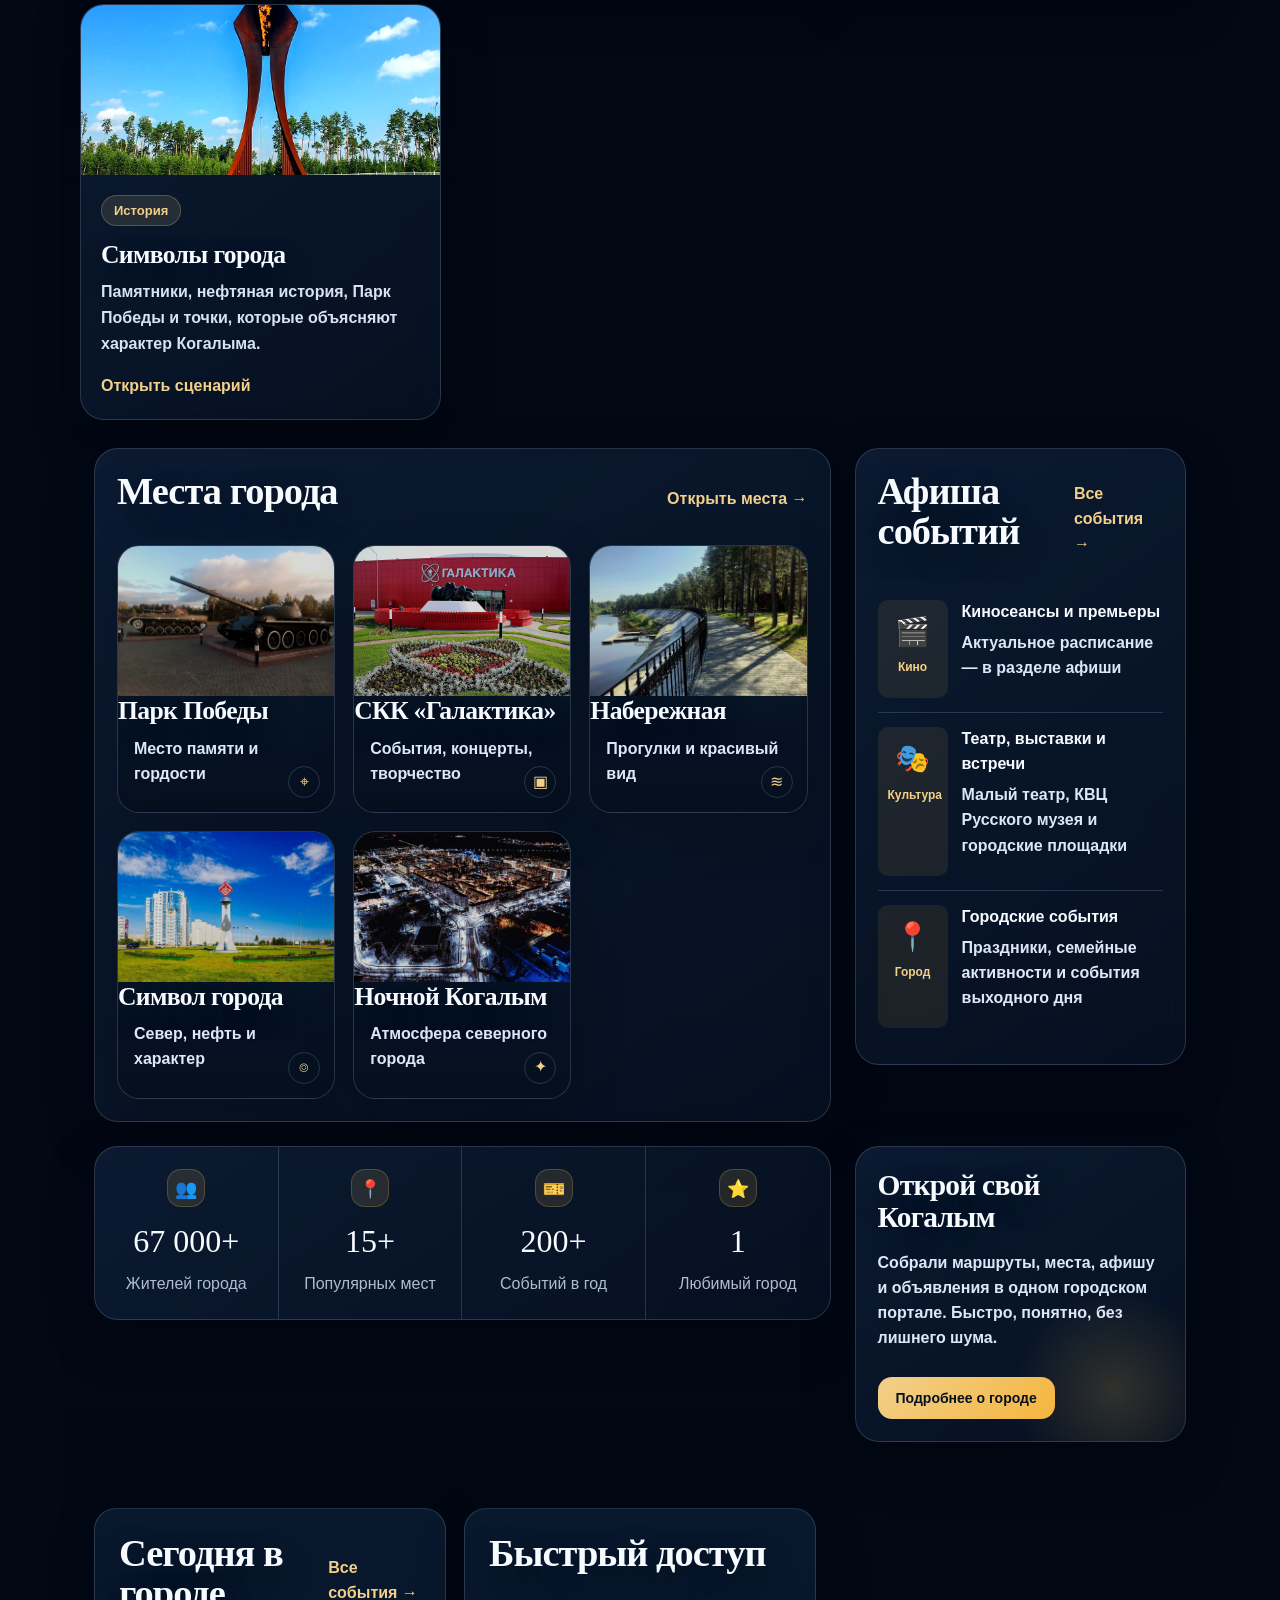
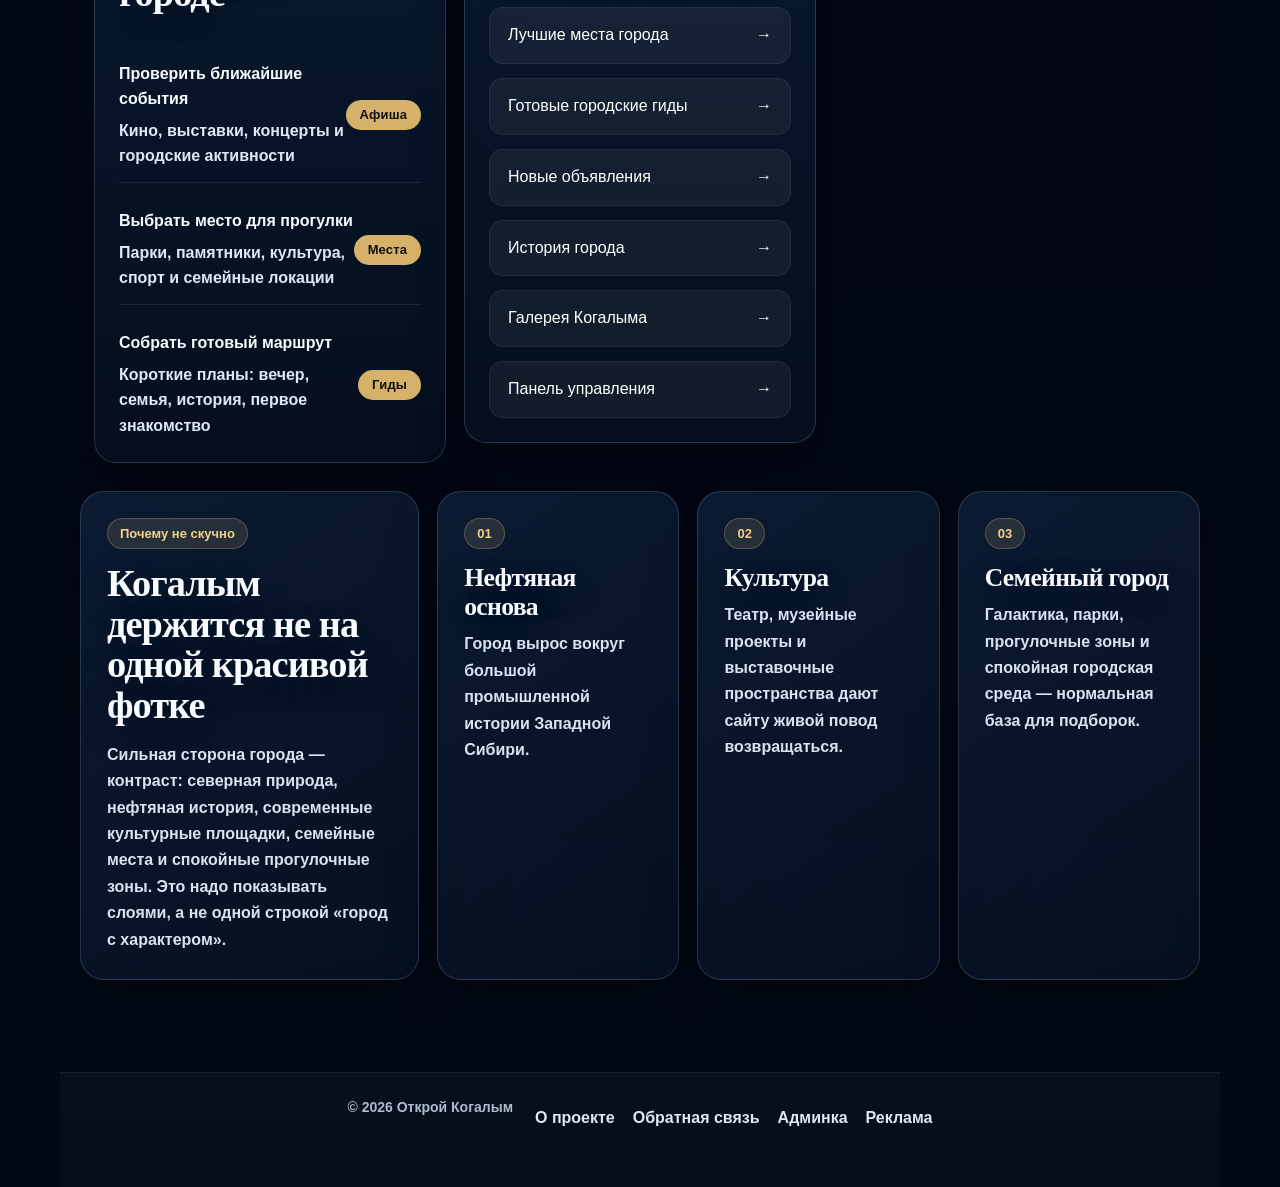
==== commit cbee9811: "Add files via upload" ====
--- a/index.html
+++ b/index.html
@@ -1,369 +1,253 @@
 <!DOCTYPE html>
+
 <html lang="ru">
 <head>
-  <meta charset="UTF-8" />
-  <meta name="viewport" content="width=device-width, initial-scale=1.0" />
-  <title>Открой Когалым</title>
-  <link rel="stylesheet" href="style.v7-hard.css?v=site_20260616_v63_hard_nav_bg" />
-
-<style>
-/* ===== V28 CLEAN REPAIR INLINE ===== */
-.hero-clean,.routes-v2-hero-clean,.events-hero-clean,.places-showcase-clean,.ann-top-clean{
-  max-width:1240px!important;margin-left:auto!important;margin-right:auto!important;box-sizing:border-box!important;
-}
-.hero-clean{
-  min-height:auto!important;padding:118px 28px 36px!important;display:block!important;
-}
-.hero-clean__wrap{
-  width:min(1240px,100%)!important;margin:0 auto!important;display:grid!important;
-  grid-template-columns:minmax(0,1fr) 320px!important;gap:24px!important;align-items:stretch!important;
-}
-.hero-clean__content,.hero-clean .cinematic-weather,.routes-v2-hero-clean,.events-hero-clean .events-hero-copy,.places-showcase-clean .places-showcase__text,.ann-top-clean .ann-top-main{
-  border-radius:28px!important;border:1px solid rgba(255,255,255,.08)!important;
-  background:linear-gradient(180deg,rgba(7,18,34,.78),rgba(7,18,34,.56))!important;
-  box-shadow:0 24px 70px rgba(0,0,0,.22)!important;
-  backdrop-filter:blur(14px)!important;-webkit-backdrop-filter:blur(14px)!important;
-}
-.hero-clean__content{max-width:none!important;margin:0!important;padding:34px 36px!important;}
-.hero-clean h1,.routes-v2-hero-clean .routes-v2-title-main,.places-showcase-clean h1,.events-hero-clean h1,.ann-top-clean h1{
-  text-transform:none!important;font-size:clamp(44px,5vw,72px)!important;line-height:.96!important;margin:0 0 14px!important;
-}
-.hero-clean .lead,.routes-v2-hero-clean .routes-v2-lead,.places-showcase-clean .places-showcase__lead,.events-hero-clean .events-lead,.ann-top-clean .ann-lead{
-  max-width:760px!important;margin:0!important;color:#dbe6f8!important;font-size:18px!important;line-height:1.58!important;
-}
-.hero-actions{display:flex!important;gap:12px!important;flex-wrap:wrap!important;margin:22px 0!important;}
-.hero-clean .features{max-width:none!important;margin:0!important;grid-template-columns:repeat(4,minmax(0,1fr))!important;border-radius:18px!important;}
-.places-showcase-clean{display:block!important;margin-top:8px!important;margin-bottom:24px!important;}
-.places-showcase-clean::before,.events-hero-clean::before{content:none!important;}
-.places-showcase-clean .places-showcase__text,.routes-v2-hero-clean,.events-hero-clean .events-hero-copy,.ann-top-clean .ann-top-main{padding:30px 32px!important;}
-.places-showcase-clean .places-eyebrow,.routes-v2-hero-clean .routes-v2-kicker,.events-hero-clean .events-kicker{
-  display:inline-flex!important;background:rgba(242,208,138,.12)!important;border:1px solid rgba(242,208,138,.24)!important;
-  color:#f2d08a!important;border-radius:999px!important;padding:10px 14px!important;margin:0 0 14px!important;
-  font:900 12px/1 Arial,Helvetica,sans-serif!important;letter-spacing:.08em!important;text-transform:uppercase!important;
-}
-.places-showcase-clean .places-showcase__chips,.routes-v2-hero-clean .routes-v2-hero__chips,.events-hero-clean .events-hero-pills,.ann-top-clean .ann-top-tags{
-  display:flex!important;gap:10px!important;flex-wrap:wrap!important;margin:20px 0 0!important;
-}
-.places-showcase-clean .places-showcase__chips span,.routes-v2-hero-clean .routes-v2-hero__chips span,.events-hero-clean .events-hero-pills span,.ann-top-clean .ann-top-tags span{
-  display:inline-flex!important;align-items:center!important;min-height:36px!important;padding:0 13px!important;border-radius:999px!important;
-  background:rgba(255,255,255,.055)!important;border:1px solid rgba(255,255,255,.08)!important;color:#fff!important;font:800 14px/1 Arial,Helvetica,sans-serif!important;
-}
-.events-hero-clean{margin:8px auto 24px!important;padding:0!important;background:none!important;border:0!important;box-shadow:none!important;border-radius:0!important;}
-.events-hero-clean .events-hero-inner{display:block!important;padding:0!important;}
-.ann-top-clean{display:grid!important;grid-template-columns:minmax(0,1fr) auto!important;gap:18px!important;align-items:end!important;margin-bottom:24px!important;}
-.places-grid.catalog-grid .place-card.catalog-card,.place-card.catalog-card{height:640px!important;min-height:640px!important;max-height:640px!important;overflow:hidden!important;}
-@media(max-width:980px){
-  .hero-clean{padding:106px 18px 28px!important;}
-  .hero-clean__wrap{grid-template-columns:1fr!important;}
-  .hero-clean__content,.hero-clean .cinematic-weather,.routes-v2-hero-clean,.events-hero-clean .events-hero-copy,.places-showcase-clean .places-showcase__text,.ann-top-clean .ann-top-main{padding:24px 20px!important;border-radius:24px!important;}
-  .hero-clean h1,.routes-v2-hero-clean .routes-v2-title-main,.places-showcase-clean h1,.events-hero-clean h1,.ann-top-clean h1{font-size:40px!important;}
-  .hero-clean .features{grid-template-columns:1fr 1fr!important;}
-  .ann-top-clean{grid-template-columns:1fr!important;}
-  .places-grid.catalog-grid .place-card.catalog-card,.place-card.catalog-card{height:auto!important;min-height:0!important;max-height:none!important;}
-}
-@media(max-width:640px){.hero-clean .features{grid-template-columns:1fr!important;}}
-</style>
+<meta charset="utf-8"/>
+<meta content="width=device-width, initial-scale=1.0" name="viewport"/>
+<title>Открой Когалым</title>
+<link href="style.v7-hard.css?v=site_20260616_v65_final_clean" rel="stylesheet"/>
 
 
-<style id="v59-typography-fix">
-/* v59: final typography guard — removes leftover forced uppercase from older inline patches */
-.places-showcase-clean .places-eyebrow,
-.routes-v2-hero-clean .routes-v2-kicker,
-.events-hero-clean .events-kicker,
-.ann-top-clean .ann-kicker,
-.events-kicker,
-.today-label,
-.event-cat,
-.modal-content small,
-.guide-card span,
-.route-tag,
-.pulse-card b,
-.history-meaning article b,
-.map-point span,
-.event time small {
-  text-transform:none!important;
-  letter-spacing:.01em!important;
-  font-size:13px!important;
-}
-.event time small{
-  color:var(--site-gold,#f2d08a)!important;
-  font-weight:850!important;
-}
-</style>
-
-  <link rel="stylesheet" href="repair-v63.css?v=site_20260616_v63_hard_nav_bg" />
+<link href="repair-v65.css?v=site_20260616_v65_final_clean" rel="stylesheet"/>
 </head>
 <body>
-
 <header class="header">
-  <a class="brand" href="index.html">
-    <img src="images/logo.png" alt="Открой Когалым">
-    <span>ОТКРОЙ<br>КОГАЛЫМ</span>
-  </a>
-
-  <nav>
-    <a class="active" href="index.html">Главная</a>
-    <a href="history.html">История</a>
-    <a href="places.html">Локации</a>
-    <a href="routes.html">Гиды</a>
-    <a href="events.html">Афиша</a>
-    <a href="gallery.html">Галерея</a>
-    <a href="announcements.html">Объявления</a>
-  </nav>
-
-  <div class="right-head">
-    <span class="icon">⌕</span>
-    <span class="icon">♡</span>
-  </div>
+<a class="brand" href="index.html">
+<img alt="Открой Когалым" src="images/logo.png"/>
+<span>ОТКРОЙ<br/>КОГАЛЫМ</span>
+</a>
+<nav>
+<a class="active" href="index.html">Главная</a>
+<a href="history.html">История</a>
+<a href="places.html">Локации</a>
+<a href="routes.html">Гиды</a>
+<a href="events.html">Афиша</a>
+<a href="gallery.html">Галерея</a>
+<a href="announcements.html">Объявления</a>
+</nav>
+<div class="right-head">
+<span class="icon">⌕</span>
+<span class="icon">♡</span>
+</div>
 </header>
-
 <main>
-  <section class="hero hero-clean">
-    <div class="hero-clean__wrap">
-      <div class="hero-content hero-clean__content">
-        <p class="kicker">Когалым без туристической мишуры</p>
-
-        <h1>Когалым —<br>северный город<br><strong>с характером</strong></h1>
-
-        <p class="lead">
+<section class="hero hero-clean">
+<div class="hero-clean__wrap">
+<div class="hero-content hero-clean__content">
+<p class="kicker">Когалым без туристической мишуры</p>
+<h1>Когалым —<br/>северный город<br/><strong>с характером</strong></h1>
+<p class="lead">
           Места, готовые городские сценарии, афиша и объявления — в одной подборке.
           Не просто список карточек, а нормальный путеводитель: что посмотреть, куда сходить и как собрать прогулку.
         </p>
-
-        <div class="hero-actions">
-          <a class="btn gold" href="places.html">Открыть локации</a>
-          <a class="btn dark" href="events.html">Смотреть афишу</a>
-        </div>
-
-        <div class="features">
-          <div><b>⌖</b><span>Где погулять<br>и что увидеть</span></div>
-          <div><b>▦</b><span>Кино, выставки<br>и события</span></div>
-          <div><b>☆</b><span>Без случайных<br>подборок</span></div>
-          <div><b>▱</b><span>История<br>без лишних кругов</span></div>
-        </div>
-      </div>
-
-      <aside class="cinematic-weather live-weather-card" aria-label="Живая погода в Когалыме">
-        <div class="cinematic-weather__aurora" aria-hidden="true"></div>
-        <div class="cinematic-weather__head">
-          <span class="cinematic-weather__label">Сейчас в Когалыме</span>
-          <span class="cinematic-weather__dot" aria-hidden="true"></span>
-        </div>
-        <div class="cinematic-weather__main">
-          <div>
-            <div class="cinematic-weather__temp" data-weather-temp>—</div>
-            <div class="cinematic-weather__status" data-weather-status>Загрузка погоды</div>
-            <div class="cinematic-weather__feels" data-weather-feels>Ощущается как —</div>
-          </div>
-          <div class="cinematic-weather__icon" data-weather-icon>☁️</div>
-        </div>
-        <div class="cinematic-weather__line"></div>
-        <div class="cinematic-weather__footer">
-          <span><b data-weather-wind>—</b><small>ветер</small></span>
-          <span><b data-weather-humidity>—</b><small>влажность</small></span>
-          <span><b data-weather-pressure>—</b><small>давление</small></span>
-        </div>
-        <div class="cinematic-weather__updated" data-weather-updated>Обновление…</div>
-      </aside>
-    </div>
-  </section>
-
-  <section class="home-highlights">
-    <article class="highlight-card" style="background-image:url('images/night.jpg')">
-      <span>Популярное сегодня</span>
-      <h3>Ночной Когалым</h3>
-      <p>Лучшие места для вечерних прогулок и северной атмосферы.</p>
-      <a class="btn gold" href="places.html">Смотреть места</a>
-    </article>
-
-    <article class="highlight-card" style="background-image:url('images/places-v7/32-10-galaktika-7d0f47f0-v7-7323927a6f.jpg')">
-      <span>События недели</span>
-      <h3>Афиша города</h3>
-      <p>Концерты, выставки, фестивали и события Когалыма.</p>
-      <a class="btn gold" href="events.html">Открыть афишу</a>
-    </article>
-
-    <article class="highlight-card" style="background-image:url('images/places-v7/15-31-pokoritelyam-zapadnoy-sibiri-0088b2a4-v7-7f79ff9af4.jpg')">
-      <span>История</span>
-      <h3>Как появился город</h3>
-      <p>Короткая хронология Когалыма: первые строители, нефтяная история и современный город.</p>
-      <a class="btn gold" href="history.html">Открыть историю</a>
-    </article>
-
-    <article class="highlight-card" style="background-image:url('images/places-collage-kogalym.png')">
-      <span>Галерея</span>
-      <h3>Город в кадре</h3>
-      <p>Фото Когалыма: памятники, парки, культура, северный свет и городские детали.</p>
-      <a class="btn gold" href="gallery.html">Смотреть фото</a>
-    </article>
-  </section>
-
-  <section class="city-guide-section">
-    <div class="section-head guide-head">
-      <div>
-        <span class="section-kicker">Городские сценарии</span>
-        <h2>Не знаешь, с чего начать — выбирай готовый план</h2>
-        <p>Сайт стал не просто каталогом мест: теперь есть короткие сценарии для прогулки, семьи, вечернего города и знакомства с историей.</p>
-      </div>
-      <a href="routes.html">Все гиды →</a>
-    </div>
-
-    <div class="guide-cards">
-      <article class="guide-card">
-        <img src="images/places-v7/23-23-naberezhnaya-reki-ingu-yagun-6c998331-v7-8d6ebba43d.jpg" alt="Набережная Ингу-Ягуна">
-        <div>
-          <span>2–3 часа</span>
-          <h3>Первое знакомство</h3>
-          <p>Набережная, городские часы, центральные точки и несколько мест для фото без лишней беготни.</p>
-          <a href="routes.html#first-look">Открыть сценарий</a>
-        </div>
-      </article>
-      <article class="guide-card">
-        <img src="images/places-v7/32-10-galaktika-7d0f47f0-v7-7323927a6f.jpg" alt="СКК Галактика">
-        <div>
-          <span>Полдня</span>
-          <h3>С детьми</h3>
-          <p>Галактика, океанариум, прогулочные зоны и спокойный темп, чтобы день не превратился в марафон.</p>
-          <a href="routes.html#family-day">Открыть сценарий</a>
-        </div>
-      </article>
-      <article class="guide-card">
-        <img src="images/night.jpg" alt="Ночной Когалым">
-        <div>
-          <span>Вечер</span>
-          <h3>Ночной Когалым</h3>
-          <p>Маршрут для атмосферы: подсветка, спокойные улицы, набережная и северный городской вайб.</p>
-          <a href="routes.html#evening">Открыть сценарий</a>
-        </div>
-      </article>
-      <article class="guide-card">
-        <img src="images/places-v7/15-31-pokoritelyam-zapadnoy-sibiri-0088b2a4-v7-7f79ff9af4.jpg" alt="Покорителям Западной Сибири">
-        <div>
-          <span>История</span>
-          <h3>Символы города</h3>
-          <p>Памятники, нефтяная история, Парк Победы и точки, которые объясняют характер Когалыма.</p>
-          <a href="routes.html#symbols">Открыть сценарий</a>
-        </div>
-      </article>
-    </div>
-  </section>
-
-
-  <section class="main-grid">
-    <div class="places panel">
-      <div class="section-head">
-        <h2>Места города</h2>
-        <a href="places.html">Открыть места →</a>
-      </div>
-
-      <div class="cards">
-        <article><img src="images/places-v7/25-29-park-pobedy-b1130a2f-v7-13200ce5c9.jpg" alt="Парк Победы в Когалыме"><h3>Парк Победы</h3><p>Место памяти и гордости</p><i>⌖</i></article>
-        <article><img src="images/places-v7/32-10-galaktika-7d0f47f0-v7-7323927a6f.jpg" alt="СКК Галактика в Когалыме"><h3>СКК «Галактика»</h3><p>События, концерты, творчество</p><i>▣</i></article>
-        <article><img src="images/places-v7/23-23-naberezhnaya-reki-ingu-yagun-6c998331-v7-8d6ebba43d.jpg" alt="Набережная реки Ингу-Ягун"><h3>Набережная</h3><p>Прогулки и красивый вид</p><i>≋</i></article>
-        <article><img src="images/lukoil.webp" alt="Нефтяная символика Когалыма"><h3>Символ города</h3><p>Север, нефть и характер</p><i>⌾</i></article>
-        <article><img src="images/night.jpg" alt="Ночной Когалым"><h3>Ночной Когалым</h3><p>Атмосфера северного города</p><i>✦</i></article>
-      </div>
-    </div>
-
-    <aside class="events panel">
-      <div class="section-head">
-        <h2>Афиша событий</h2>
-        <a href="events.html">Все события →</a>
-      </div>
-      <div class="event"><time>🎬<small>Кино</small></time><div><b>Киносеансы и премьеры</b><p>Актуальное расписание — в разделе афиши</p></div></div>
-      <div class="event"><time>🎭<small>Культура</small></time><div><b>Театр, выставки и встречи</b><p>Малый театр, КВЦ Русского музея и городские площадки</p></div></div>
-      <div class="event"><time>📍<small>Город</small></time><div><b>Городские события</b><p>Праздники, семейные активности и события выходного дня</p></div></div>
-    </aside>
-
-    <div class="stats panel">
-      <div><i>👥</i><b>67 000+</b><span>Жителей города</span></div>
-      <div><i>📍</i><b>15+</b><span>Популярных мест</span></div>
-      <div><i>🎫</i><b>200+</b><span>Событий в год</span></div>
-      <div><i>⭐</i><b>1</b><span>Любимый город</span></div>
-    </div>
-
-    <div class="city panel">
-      <h2>Открой свой Когалым</h2>
-      <p>Собрали маршруты, места, афишу и объявления в одном городском портале. Быстро, понятно, без лишнего шума.</p>
-      <a class="btn gold" href="about.html">Подробнее о городе</a>
-    </div>
-  </section>
-
-
-  <section class="today-grid">
-    <div class="today-card">
-      <div class="section-head">
-        <h2>Сегодня в городе</h2>
-        <a href="events.html">Все события →</a>
-      </div>
-
-      <div class="today-list">
-        <div class="today-item">
-          <div>
-            <b>Проверить ближайшие события</b>
-            <p>Кино, выставки, концерты и городские активности</p>
-          </div>
-          <a class="today-badge" href="events.html">Афиша</a>
-        </div>
-
-        <div class="today-item">
-          <div>
-            <b>Выбрать место для прогулки</b>
-            <p>Парки, памятники, культура, спорт и семейные локации</p>
-          </div>
-          <a class="today-badge" href="places.html">Места</a>
-        </div>
-
-        <div class="today-item">
-          <div>
-            <b>Собрать готовый маршрут</b>
-            <p>Короткие планы: вечер, семья, история, первое знакомство</p>
-          </div>
-          <a class="today-badge" href="routes.html">Гиды</a>
-        </div>
-      </div>
-    </div>
-
-    <div class="today-card">
-      <div class="section-head">
-        <h2>Быстрый доступ</h2>
-      </div>
-
-      <div class="quick-links">
-        <a href="places.html"><span>Лучшие места города</span><b>→</b></a>
-        <a href="routes.html"><span>Готовые городские гиды</span><b>→</b></a>
-        <a href="announcements.html"><span>Новые объявления</span><b>→</b></a>
-        <a href="history.html"><span>История города</span><b>→</b></a>
-        <a href="gallery.html"><span>Галерея Когалыма</span><b>→</b></a>
-        <a href="admin.html"><span>Панель управления</span><b>→</b></a>
-      </div>
-    </div>
-  </section>
-
-
-  <section class="city-pulse-section">
-    <div class="pulse-card pulse-main">
-      <span class="section-kicker">Почему не скучно</span>
-      <h2>Когалым держится не на одной красивой фотке</h2>
-      <p>Сильная сторона города — контраст: северная природа, нефтяная история, современные культурные площадки, семейные места и спокойные прогулочные зоны. Это надо показывать слоями, а не одной строкой «город с характером».</p>
-    </div>
-    <div class="pulse-card"><b>01</b><h3>Нефтяная основа</h3><p>Город вырос вокруг большой промышленной истории Западной Сибири.</p></div>
-    <div class="pulse-card"><b>02</b><h3>Культура</h3><p>Театр, музейные проекты и выставочные пространства дают сайту живой повод возвращаться.</p></div>
-    <div class="pulse-card"><b>03</b><h3>Семейный город</h3><p>Галактика, парки, прогулочные зоны и спокойная городская среда — нормальная база для подборок.</p></div>
-  </section>
-
+<div class="hero-actions">
+<a class="btn gold" href="places.html">Открыть локации</a>
+<a class="btn dark" href="events.html">Смотреть афишу</a>
+</div>
+<div class="features">
+<div><b>⌖</b><span>Где погулять<br/>и что увидеть</span></div>
+<div><b>▦</b><span>Кино, выставки<br/>и события</span></div>
+<div><b>☆</b><span>Без случайных<br/>подборок</span></div>
+<div><b>▱</b><span>История<br/>без лишних кругов</span></div>
+</div>
+</div>
+<aside aria-label="Живая погода в Когалыме" class="cinematic-weather live-weather-card">
+<div aria-hidden="true" class="cinematic-weather__aurora"></div>
+<div class="cinematic-weather__head">
+<span class="cinematic-weather__label">Сейчас в Когалыме</span>
+<span aria-hidden="true" class="cinematic-weather__dot"></span>
+</div>
+<div class="cinematic-weather__main">
+<div>
+<div class="cinematic-weather__temp" data-weather-temp="">—</div>
+<div class="cinematic-weather__status" data-weather-status="">Загрузка погоды</div>
+<div class="cinematic-weather__feels" data-weather-feels="">Ощущается как —</div>
+</div>
+<div class="cinematic-weather__icon" data-weather-icon="">☁️</div>
+</div>
+<div class="cinematic-weather__line"></div>
+<div class="cinematic-weather__footer">
+<span><b data-weather-wind="">—</b><small>ветер</small></span>
+<span><b data-weather-humidity="">—</b><small>влажность</small></span>
+<span><b data-weather-pressure="">—</b><small>давление</small></span>
+</div>
+<div class="cinematic-weather__updated" data-weather-updated="">Обновление…</div>
+</aside>
+</div>
+</section>
+<section class="home-highlights">
+<article class="highlight-card" style="background-image:url('images/night.jpg')">
+<span>Популярное сегодня</span>
+<h3>Ночной Когалым</h3>
+<p>Лучшие места для вечерних прогулок и северной атмосферы.</p>
+<a class="btn gold" href="places.html">Смотреть места</a>
+</article>
+<article class="highlight-card" style="background-image:url('images/places-v7/32-10-galaktika-7d0f47f0-v7-7323927a6f.jpg')">
+<span>События недели</span>
+<h3>Афиша города</h3>
+<p>Концерты, выставки, фестивали и события Когалыма.</p>
+<a class="btn gold" href="events.html">Открыть афишу</a>
+</article>
+<article class="highlight-card" style="background-image:url('images/places-v7/15-31-pokoritelyam-zapadnoy-sibiri-0088b2a4-v7-7f79ff9af4.jpg')">
+<span>История</span>
+<h3>Как появился город</h3>
+<p>Короткая хронология Когалыма: первые строители, нефтяная история и современный город.</p>
+<a class="btn gold" href="history.html">Открыть историю</a>
+</article>
+<article class="highlight-card" style="background-image:url('images/places-collage-kogalym.png')">
+<span>Галерея</span>
+<h3>Город в кадре</h3>
+<p>Фото Когалыма: памятники, парки, культура, северный свет и городские детали.</p>
+<a class="btn gold" href="gallery.html">Смотреть фото</a>
+</article>
+</section>
+<section class="city-guide-section">
+<div class="section-head guide-head">
+<div>
+<span class="section-kicker">Городские сценарии</span>
+<h2>Не знаешь, с чего начать — выбирай готовый план</h2>
+<p>Сайт стал не просто каталогом мест: теперь есть короткие сценарии для прогулки, семьи, вечернего города и знакомства с историей.</p>
+</div>
+<a href="routes.html">Все гиды →</a>
+</div>
+<div class="guide-cards">
+<article class="guide-card">
+<img alt="Набережная Ингу-Ягуна" src="images/places-v7/23-23-naberezhnaya-reki-ingu-yagun-6c998331-v7-8d6ebba43d.jpg"/>
+<div>
+<span>2–3 часа</span>
+<h3>Первое знакомство</h3>
+<p>Набережная, городские часы, центральные точки и несколько мест для фото без лишней беготни.</p>
+<a href="routes.html#first-look">Открыть сценарий</a>
+</div>
+</article>
+<article class="guide-card">
+<img alt="СКК Галактика" src="images/places-v7/32-10-galaktika-7d0f47f0-v7-7323927a6f.jpg"/>
+<div>
+<span>Полдня</span>
+<h3>С детьми</h3>
+<p>Галактика, океанариум, прогулочные зоны и спокойный темп, чтобы день не превратился в марафон.</p>
+<a href="routes.html#family-day">Открыть сценарий</a>
+</div>
+</article>
+<article class="guide-card">
+<img alt="Ночной Когалым" src="images/night.jpg"/>
+<div>
+<span>Вечер</span>
+<h3>Ночной Когалым</h3>
+<p>Маршрут для атмосферы: подсветка, спокойные улицы, набережная и северный городской вайб.</p>
+<a href="routes.html#evening">Открыть сценарий</a>
+</div>
+</article>
+<article class="guide-card">
+<img alt="Покорителям Западной Сибири" src="images/places-v7/15-31-pokoritelyam-zapadnoy-sibiri-0088b2a4-v7-7f79ff9af4.jpg"/>
+<div>
+<span>История</span>
+<h3>Символы города</h3>
+<p>Памятники, нефтяная история, Парк Победы и точки, которые объясняют характер Когалыма.</p>
+<a href="routes.html#symbols">Открыть сценарий</a>
+</div>
+</article>
+</div>
+</section>
+<section class="main-grid">
+<div class="places panel">
+<div class="section-head">
+<h2>Места города</h2>
+<a href="places.html">Открыть места →</a>
+</div>
+<div class="cards">
+<article><img alt="Парк Победы в Когалыме" src="images/places-v7/25-29-park-pobedy-b1130a2f-v7-13200ce5c9.jpg"/><h3>Парк Победы</h3><p>Место памяти и гордости</p><i>⌖</i></article>
+<article><img alt="СКК Галактика в Когалыме" src="images/places-v7/32-10-galaktika-7d0f47f0-v7-7323927a6f.jpg"/><h3>СКК «Галактика»</h3><p>События, концерты, творчество</p><i>▣</i></article>
+<article><img alt="Набережная реки Ингу-Ягун" src="images/places-v7/23-23-naberezhnaya-reki-ingu-yagun-6c998331-v7-8d6ebba43d.jpg"/><h3>Набережная</h3><p>Прогулки и красивый вид</p><i>≋</i></article>
+<article><img alt="Нефтяная символика Когалыма" src="images/lukoil.webp"/><h3>Символ города</h3><p>Север, нефть и характер</p><i>⌾</i></article>
+<article><img alt="Ночной Когалым" src="images/night.jpg"/><h3>Ночной Когалым</h3><p>Атмосфера северного города</p><i>✦</i></article>
+</div>
+</div>
+<aside class="events panel">
+<div class="section-head">
+<h2>Афиша событий</h2>
+<a href="events.html">Все события →</a>
+</div>
+<div class="event"><time>🎬<small>Кино</small></time><div><b>Киносеансы и премьеры</b><p>Актуальное расписание — в разделе афиши</p></div></div>
+<div class="event"><time>🎭<small>Культура</small></time><div><b>Театр, выставки и встречи</b><p>Малый театр, КВЦ Русского музея и городские площадки</p></div></div>
+<div class="event"><time>📍<small>Город</small></time><div><b>Городские события</b><p>Праздники, семейные активности и события выходного дня</p></div></div>
+</aside>
+<div class="stats panel">
+<div><i>👥</i><b>67 000+</b><span>Жителей города</span></div>
+<div><i>📍</i><b>15+</b><span>Популярных мест</span></div>
+<div><i>🎫</i><b>200+</b><span>Событий в год</span></div>
+<div><i>⭐</i><b>1</b><span>Любимый город</span></div>
+</div>
+<div class="city panel">
+<h2>Открой свой Когалым</h2>
+<p>Собрали маршруты, места, афишу и объявления в одном городском портале. Быстро, понятно, без лишнего шума.</p>
+<a class="btn gold" href="about.html">Подробнее о городе</a>
+</div>
+</section>
+<section class="today-grid">
+<div class="today-card">
+<div class="section-head">
+<h2>Сегодня в городе</h2>
+<a href="events.html">Все события →</a>
+</div>
+<div class="today-list">
+<div class="today-item">
+<div>
+<b>Проверить ближайшие события</b>
+<p>Кино, выставки, концерты и городские активности</p>
+</div>
+<a class="today-badge" href="events.html">Афиша</a>
+</div>
+<div class="today-item">
+<div>
+<b>Выбрать место для прогулки</b>
+<p>Парки, памятники, культура, спорт и семейные локации</p>
+</div>
+<a class="today-badge" href="places.html">Места</a>
+</div>
+<div class="today-item">
+<div>
+<b>Собрать готовый маршрут</b>
+<p>Короткие планы: вечер, семья, история, первое знакомство</p>
+</div>
+<a class="today-badge" href="routes.html">Гиды</a>
+</div>
+</div>
+</div>
+<div class="today-card">
+<div class="section-head">
+<h2>Быстрый доступ</h2>
+</div>
+<div class="quick-links">
+<a href="places.html"><span>Лучшие места города</span><b>→</b></a>
+<a href="routes.html"><span>Готовые городские гиды</span><b>→</b></a>
+<a href="announcements.html"><span>Новые объявления</span><b>→</b></a>
+<a href="history.html"><span>История города</span><b>→</b></a>
+<a href="gallery.html"><span>Галерея Когалыма</span><b>→</b></a>
+<a href="admin.html"><span>Панель управления</span><b>→</b></a>
+</div>
+</div>
+</section>
+<section class="city-pulse-section">
+<div class="pulse-card pulse-main">
+<span class="section-kicker">Почему не скучно</span>
+<h2>Когалым держится не на одной красивой фотке</h2>
+<p>Сильная сторона города — контраст: северная природа, нефтяная история, современные культурные площадки, семейные места и спокойные прогулочные зоны. Это надо показывать слоями, а не одной строкой «город с характером».</p>
+</div>
+<div class="pulse-card"><b>01</b><h3>Нефтяная основа</h3><p>Город вырос вокруг большой промышленной истории Западной Сибири.</p></div>
+<div class="pulse-card"><b>02</b><h3>Культура</h3><p>Театр, музейные проекты и выставочные пространства дают сайту живой повод возвращаться.</p></div>
+<div class="pulse-card"><b>03</b><h3>Семейный город</h3><p>Галактика, парки, прогулочные зоны и спокойная городская среда — нормальная база для подборок.</p></div>
+</section>
 </main>
-
 <footer>
-  <span>© 2026 Открой Когалым</span>
-  <nav class="footer-links">
-    <a href="about.html">О проекте</a>
-    <a href="mailto:info@kogalym-portal.ru">Обратная связь</a>
-    <a href="admin.html">Админка</a>
-    <a href="announcements.html">Реклама</a>
-  </nav>
+<span>© 2026 Открой Когалым</span>
+<nav class="footer-links">
+<a href="about.html">О проекте</a>
+<a href="mailto:info@kogalym-portal.ru">Обратная связь</a>
+<a href="admin.html">Админка</a>
+<a href="announcements.html">Реклама</a>
+</nav>
 </footer>
-
-<script src="weather.js?v=site_20260615_v60_hard_visual_fix"></script>
+<script src="weather.js?v=site_20260616_v65_final_clean"></script>
 </body>
 </html>
--- a/repair-v65.css
+++ b/repair-v65.css
@@ -0,0 +1,551 @@
+/* ===== V65 FINAL CLEAN UNIFIED DESIGN SYSTEM =====
+   Цель: один фон, одна шапка, один тип hero-блока, одна ширина страниц.
+*/
+:root{
+  --v64-bg:#020814;
+  --v64-width:1160px;
+  --v64-x:34px;
+  --v64-gold:#f2d08a;
+  --v64-gold-strong:#f4b53f;
+  --v64-text:#f7fbff;
+  --v64-muted:#dce8f8;
+  --v64-soft:#aebcd0;
+  --v64-line:rgba(220,234,255,.16);
+  --v64-panel:linear-gradient(145deg,rgba(14,32,58,.92),rgba(6,17,34,.94));
+  --v64-panel-soft:linear-gradient(145deg,rgba(14,32,58,.78),rgba(6,17,34,.88));
+  --v64-shadow:0 24px 70px rgba(0,0,0,.30);
+}
+
+*{box-sizing:border-box!important;}
+html{
+  min-height:100%!important;
+  overflow-x:hidden!important;
+  background:var(--v64-bg)!important;
+  background-image:none!important;
+}
+body{
+  min-height:100%!important;
+  margin:0!important;
+  overflow-x:hidden!important;
+  background:var(--v64-bg)!important;
+  background-image:none!important;
+  color:var(--v64-text)!important;
+  font-family:Arial,Helvetica,sans-serif!important;
+  font-size:16px!important;
+  line-height:1.55!important;
+  letter-spacing:0!important;
+  text-transform:none!important;
+  position:relative!important;
+  isolation:isolate!important;
+}
+body::before{
+  content:""!important;
+  position:fixed!important;
+  inset:0!important;
+  z-index:0!important;
+  pointer-events:none!important;
+  background:
+    linear-gradient(90deg,rgba(2,8,20,.86) 0%,rgba(2,8,20,.58) 48%,rgba(2,8,20,.88) 100%),
+    linear-gradient(180deg,rgba(2,8,20,.18) 0%,rgba(2,8,20,.62) 58%,#020814 100%),
+    url("images/night.jpg") center center/cover fixed no-repeat!important;
+}
+body::after{
+  content:""!important;
+  position:fixed!important;
+  inset:0!important;
+  z-index:0!important;
+  pointer-events:none!important;
+  background:radial-gradient(circle at 50% 0%,rgba(83,227,119,.18),transparent 30%)!important;
+}
+body > header,
+body > main,
+body > footer{
+  position:relative!important;
+  z-index:1!important;
+}
+
+/* один глобальный фон, без фоновых кусков на отдельных страницах */
+.hero,.hero-clean,.page-shell,.routes-page,.places-page,.events-page,.gallery-page,.ann-page,.about-page,.admin-page,.history-v58,
+.events-shell,.ann-container,.places-showcase-clean,.events-hero-clean,.routes-hero-rich,.gallery-hero,.ann-top-clean,.about-hero,.admin-hero,
+.history-v58-hero,.events-hero,.ann-top,.places-showcase,.routes-rich-list,.catalog-layout,.events-layout,.ann-board{
+  background:transparent!important;
+  background-image:none!important;
+  box-shadow:none!important;
+}
+.hero::before,.hero::after,.hero-clean::before,.hero-clean::after,.events-hero::before,.events-hero::after,
+.places-showcase::before,.places-showcase::after,.places-showcase-clean::before,.places-showcase-clean::after,
+.ann-page::before,.ann-page::after,.events-page::before,.events-page::after,.places-page::before,.places-page::after,
+.routes-page::before,.routes-page::after,.gallery-page::before,.gallery-page::after,.history-v58::before,.history-v58::after{
+  content:none!important;
+  display:none!important;
+}
+
+/* шапка строго одинаковая */
+body .header{
+  position:fixed!important;
+  top:0!important;
+  left:50%!important;
+  right:auto!important;
+  transform:translateX(-50%)!important;
+  width:min(var(--v64-width),calc(100% - var(--v64-x)))!important;
+  max-width:var(--v64-width)!important;
+  height:74px!important;
+  min-height:74px!important;
+  padding:0 16px!important;
+  margin:0!important;
+  display:grid!important;
+  grid-template-columns:max-content minmax(0,1fr) max-content!important;
+  align-items:center!important;
+  gap:18px!important;
+  border-radius:0 0 22px 22px!important;
+  border:1px solid rgba(255,255,255,.09)!important;
+  border-top:0!important;
+  background:linear-gradient(180deg,rgba(14,27,42,.94),rgba(10,22,38,.86))!important;
+  backdrop-filter:blur(18px)!important;
+  -webkit-backdrop-filter:blur(18px)!important;
+  box-shadow:0 16px 44px rgba(0,0,0,.26)!important;
+  overflow:visible!important;
+  z-index:1000!important;
+}
+body .brand{
+  width:auto!important;
+  max-width:180px!important;
+  display:flex!important;
+  align-items:center!important;
+  gap:10px!important;
+  flex-shrink:0!important;
+  color:#fff!important;
+  text-decoration:none!important;
+  overflow:visible!important;
+}
+body .brand img{
+  width:44px!important;
+  height:44px!important;
+  min-width:44px!important;
+  object-fit:contain!important;
+  border-radius:50%!important;
+  display:block!important;
+}
+body .brand span{
+  display:block!important;
+  font-family:Georgia,"Times New Roman",serif!important;
+  font-size:18px!important;
+  line-height:.88!important;
+  font-weight:900!important;
+  letter-spacing:.01em!important;
+  color:#fff!important;
+  text-transform:uppercase!important;
+  white-space:nowrap!important;
+}
+body .header nav{
+  width:100%!important;
+  min-width:0!important;
+  margin:0!important;
+  padding:0!important;
+  display:flex!important;
+  align-items:center!important;
+  justify-content:center!important;
+  gap:clamp(10px,1.35vw,20px)!important;
+  flex-wrap:nowrap!important;
+  overflow:visible!important;
+}
+body .header nav a{
+  position:relative!important;
+  height:36px!important;
+  min-height:36px!important;
+  display:inline-flex!important;
+  align-items:center!important;
+  justify-content:center!important;
+  padding:0 13px!important;
+  margin:0!important;
+  border:1px solid transparent!important;
+  border-bottom:0!important;
+  border-radius:999px!important;
+  background:transparent!important;
+  box-shadow:none!important;
+  color:#f4f8ff!important;
+  font-family:Arial,Helvetica,sans-serif!important;
+  font-size:14px!important;
+  line-height:1!important;
+  font-weight:850!important;
+  letter-spacing:0!important;
+  text-transform:none!important;
+  text-decoration:none!important;
+  white-space:nowrap!important;
+}
+body .header nav a::before,
+body .header nav a::after,
+body .header nav a.active::before,
+body .header nav a.active::after,
+body .header nav a:hover::before,
+body .header nav a:hover::after{
+  content:none!important;
+  display:none!important;
+  position:static!important;
+  inset:auto!important;
+  width:0!important;
+  height:0!important;
+  opacity:0!important;
+  visibility:hidden!important;
+  background:none!important;
+  border:0!important;
+  box-shadow:none!important;
+  transform:none!important;
+}
+body .header nav a:hover:not(.active){
+  color:var(--v64-gold)!important;
+  background:rgba(242,208,138,.10)!important;
+  border-color:rgba(242,208,138,.24)!important;
+}
+body .header nav a.active{
+  color:#07101f!important;
+  background:linear-gradient(135deg,var(--v64-gold),var(--v64-gold-strong))!important;
+  border:1px solid rgba(242,208,138,.80)!important;
+  border-radius:999px!important;
+  box-shadow:0 8px 22px rgba(242,208,138,.22)!important;
+  text-decoration:none!important;
+}
+body .right-head{
+  width:auto!important;
+  display:flex!important;
+  align-items:center!important;
+  justify-content:flex-end!important;
+  gap:8px!important;
+  margin:0!important;
+  flex-shrink:0!important;
+}
+body .icon{
+  width:34px!important;
+  height:34px!important;
+  min-width:34px!important;
+  display:grid!important;
+  place-items:center!important;
+  border-radius:50%!important;
+  background:rgba(255,255,255,.07)!important;
+  border:1px solid rgba(255,255,255,.10)!important;
+  color:#fff!important;
+  font-size:16px!important;
+  line-height:1!important;
+}
+
+/* одинаковая ширина страниц */
+body > main,
+body > main.page-shell,
+body > main.routes-page,
+body > main.places-page,
+body > main.events-page,
+body > main.gallery-page,
+body > main.ann-page,
+body > main.about-page,
+body > main.admin-page,
+body > main.history-v58{
+  width:min(var(--v64-width),calc(100% - var(--v64-x)))!important;
+  max-width:var(--v64-width)!important;
+  margin:0 auto!important;
+  padding:104px 0 64px!important;
+  min-height:calc(100vh - 76px)!important;
+  box-sizing:border-box!important;
+}
+.events-shell,.ann-container{
+  width:100%!important;
+  max-width:100%!important;
+  margin:0!important;
+  padding:0!important;
+}
+
+/* один тип верхнего hero-блока на всех вкладках */
+.hero-clean,.history-v58-hero,.places-showcase-clean,.routes-hero-rich,.events-hero-clean,.gallery-hero,.ann-top-clean,.about-hero,.admin-hero{
+  width:100%!important;
+  max-width:100%!important;
+  min-height:0!important;
+  margin:0 0 28px!important;
+  padding:0!important;
+  display:block!important;
+  border:0!important;
+  border-radius:0!important;
+  background:none!important;
+  box-shadow:none!important;
+  overflow:visible!important;
+}
+.hero-clean__wrap{
+  width:100%!important;
+  max-width:100%!important;
+  display:block!important;
+  margin:0!important;
+  padding:0!important;
+}
+.cinematic-weather,
+.history-v58-hero__photo,
+.routes-hero-rich > img{
+  display:none!important;
+}
+.hero-clean__content,
+.history-v58-hero__text,
+.places-showcase-clean .places-showcase__text,
+.routes-hero-rich > div:first-child,
+.events-hero-clean .events-hero-copy,
+.gallery-hero,
+.ann-top-clean .ann-top-main,
+.about-hero,
+.admin-hero{
+  width:100%!important;
+  max-width:100%!important;
+  min-height:250px!important;
+  padding:34px 38px!important;
+  display:flex!important;
+  flex-direction:column!important;
+  justify-content:center!important;
+  align-items:flex-start!important;
+  border:1px solid var(--v64-line)!important;
+  border-radius:26px!important;
+  background:var(--v64-panel)!important;
+  box-shadow:var(--v64-shadow)!important;
+  backdrop-filter:blur(16px)!important;
+  -webkit-backdrop-filter:blur(16px)!important;
+  overflow:hidden!important;
+}
+.ann-top-clean .ann-add-btn{
+  width:max-content!important;
+  margin:16px 0 0!important;
+}
+.gallery-hero h1 br,
+.ann-top-clean h1 br{
+  display:none!important;
+}
+
+/* единая типографика */
+h1,h2,h3,
+.hero-clean h1,.history-v58 h1,.places-showcase-clean h1,.routes-hero-rich h1,.events-hero-clean h1,.gallery-hero h1,.ann-top-clean h1,.about-hero h1,.admin-hero h1,
+.place-body h2,.event-body h2,.ann-item h2,.route-rich-body h2,.guide-card h3,.pulse-card h3,.gallery-card h3{
+  font-family:Georgia,"Times New Roman",serif!important;
+  font-weight:850!important;
+  letter-spacing:-.025em!important;
+  text-transform:none!important;
+  color:var(--v64-text)!important;
+  text-shadow:0 10px 30px rgba(0,0,0,.34)!important;
+}
+h1,.hero-clean h1,.history-v58 h1,.places-showcase-clean h1,.routes-hero-rich h1,.events-hero-clean h1,.gallery-hero h1,.ann-top-clean h1,.about-hero h1,.admin-hero h1{
+  max-width:860px!important;
+  font-size:clamp(44px,4.4vw,62px)!important;
+  line-height:1.03!important;
+  margin:0 0 16px!important;
+}
+h2{font-size:clamp(26px,2.3vw,36px)!important;line-height:1.10!important;}
+h3,.place-body h2,.event-body h2,.ann-item h2,.route-rich-body h2,.gallery-card h3{
+  font-size:clamp(20px,1.55vw,25px)!important;
+  line-height:1.15!important;
+}
+p,.lead,.hero-clean .lead,.history-v58 p,.places-showcase__lead,.events-lead,.routes-page p,.gallery-page p,.ann-page p,.about-page p,.admin-page p,.place-body p,.event-body p,.route-rich-body p{
+  max-width:820px!important;
+  font-family:Arial,Helvetica,sans-serif!important;
+  font-size:16px!important;
+  line-height:1.58!important;
+  font-weight:650!important;
+  color:var(--v64-muted)!important;
+  letter-spacing:0!important;
+  text-transform:none!important;
+}
+.section-kicker,.kicker,.places-eyebrow,.events-kicker,.gallery-kicker,.ann-badge,.ann-kicker,.route-tag,.guide-card span,.pulse-card b,.history-v58-tags span,.routes-hero-tags span,.places-showcase__chips span,.events-hero-pills span,.ann-top-tags span,.event-cat,.place-top span,.gallery-card span,.ann-cat,.filter-btn,.place-filter,.btn,button,a.btn{
+  font-family:Arial,Helvetica,sans-serif!important;
+  text-transform:none!important;
+  letter-spacing:0!important;
+}
+.section-kicker,.kicker,.places-eyebrow,.events-kicker,.gallery-kicker,.ann-badge,.route-tag,.guide-card span,.pulse-card b,.history-v58-tags span,.routes-hero-tags span,.places-showcase__chips span,.events-hero-pills span,.ann-top-tags span{
+  display:inline-flex!important;
+  align-items:center!important;
+  width:max-content!important;
+  max-width:100%!important;
+  min-height:30px!important;
+  padding:8px 12px!important;
+  margin:0 0 14px!important;
+  border-radius:999px!important;
+  background:rgba(242,208,138,.12)!important;
+  border:1px solid rgba(242,208,138,.24)!important;
+  color:var(--v64-gold)!important;
+  font-size:13px!important;
+  line-height:1!important;
+  font-weight:850!important;
+}
+.routes-hero-tags,.places-showcase__chips,.events-hero-pills,.ann-top-tags,.history-v58-tags{
+  display:flex!important;
+  gap:10px!important;
+  flex-wrap:wrap!important;
+  margin:18px 0 0!important;
+}
+.routes-hero-tags span,.places-showcase__chips span,.events-hero-pills span,.ann-top-tags span,.history-v58-tags span{
+  margin:0!important;
+  color:#fff!important;
+}
+
+/* кнопки и фильтры */
+.btn,button,a.btn,.gold,.dark,.more-btn,.card-info-btn,.place-info-btn,.event-info-btn,.ann-add-btn,.place-filter,.filter-btn,.ann-cat{
+  min-height:42px!important;
+  padding:0 18px!important;
+  border-radius:14px!important;
+  font-size:14px!important;
+  font-weight:850!important;
+  line-height:1!important;
+  text-transform:none!important;
+  text-decoration:none!important;
+}
+.gold,.ann-add-btn,.filter-btn.active,.place-filter.active,.ann-cat.active{
+  background:linear-gradient(135deg,var(--v64-gold),var(--v64-gold-strong))!important;
+  color:#07101f!important;
+  border-color:transparent!important;
+}
+.dark,.filter-btn,.place-filter,.ann-cat{
+  background:rgba(255,255,255,.065)!important;
+  color:#fff!important;
+  border:1px solid var(--v64-line)!important;
+}
+
+/* одинаковые панели ниже hero */
+.panel,.guide-card,.pulse-card,.route-rich-card,.gallery-story-section,.about-purpose,.ann-search-panel,.ann-board,.ann-side,.places-control-panel,.places-results-panel,
+.history-v58-story,.history-v58-timeline,.history-v58-jubilee,.history-v58-symbols,.history-v58-sources,.admin-card,.saved-list{
+  border:1px solid var(--v64-line)!important;
+  border-radius:24px!important;
+  background:var(--v64-panel-soft)!important;
+  box-shadow:0 18px 54px rgba(0,0,0,.22)!important;
+  backdrop-filter:blur(14px)!important;
+  -webkit-backdrop-filter:blur(14px)!important;
+  overflow:hidden!important;
+}
+
+/* сетки: одинаковый ритм */
+.home-highlights,.guide-cards,.today-grid,.history-v58-facts,.history-v58-story-grid,.history-v58-symbol-grid,.gallery-grid,.places-grid.catalog-grid,.events-grid,.about-grid,.admin-grid,.cards{
+  display:grid!important;
+  gap:18px!important;
+}
+.home-highlights{grid-template-columns:repeat(4,minmax(0,1fr))!important;margin:0 0 30px!important;}
+.guide-cards,.today-grid,.places-grid.catalog-grid,.events-grid,.about-grid,.admin-grid,.cards{grid-template-columns:repeat(3,minmax(0,1fr))!important;}
+.history-v58-facts,.history-v58-symbol-grid,.gallery-grid{grid-template-columns:repeat(4,minmax(0,1fr))!important;}
+.history-v58-story-grid{grid-template-columns:repeat(3,minmax(0,1fr))!important;}
+
+.highlight-card,.gallery-card,.place-card.catalog-card,.event-card,.history-v58-facts article,.history-v58-story-grid article,.history-v58-line article,.history-v58-symbol-grid a,.week-place,.today-card,.cards article{
+  border:1px solid var(--v64-line)!important;
+  border-radius:22px!important;
+  background:linear-gradient(180deg,rgba(10,28,50,.86),rgba(5,15,30,.94))!important;
+  box-shadow:0 18px 52px rgba(0,0,0,.20)!important;
+  overflow:hidden!important;
+  backdrop-filter:blur(12px)!important;
+  -webkit-backdrop-filter:blur(12px)!important;
+}
+
+/* локации */
+.places-control-panel{margin:0 0 16px!important;padding:14px!important;}
+.catalog-filter-row{display:flex!important;flex-wrap:wrap!important;gap:10px!important;margin:0!important;}
+.catalog-layout,.places-results-panel{display:block!important;width:100%!important;margin:0!important;padding:0!important;background:none!important;border:0!important;box-shadow:none!important;overflow:visible!important;}
+.place-card.catalog-card{height:440px!important;min-height:440px!important;max-height:440px!important;display:flex!important;flex-direction:column!important;}
+.place-image{height:190px!important;min-height:190px!important;max-height:190px!important;background:#07111f!important;overflow:hidden!important;}
+.place-image img{width:100%!important;height:100%!important;object-fit:cover!important;object-position:center!important;display:block!important;filter:brightness(.90) saturate(1.05)!important;}
+.place-body{padding:18px!important;display:flex!important;flex-direction:column!important;gap:10px!important;flex:1 1 auto!important;overflow:hidden!important;}
+.place-top{margin:0!important;}
+.place-body h2{font-size:22px!important;min-height:51px!important;max-height:51px!important;display:-webkit-box!important;-webkit-line-clamp:2!important;-webkit-box-orient:vertical!important;overflow:hidden!important;}
+.place-body p{font-size:14px!important;line-height:1.45!important;min-height:60px!important;max-height:60px!important;display:-webkit-box!important;-webkit-line-clamp:3!important;-webkit-box-orient:vertical!important;overflow:hidden!important;}
+.place-meta{display:none!important;}
+.place-info-btn{width:100%!important;margin-top:auto!important;}
+
+/* афиша */
+.events-summary{display:none!important;}
+.events-toolbar{position:relative!important;top:auto!important;z-index:20!important;margin:0 0 18px!important;padding:13px!important;border-radius:20px!important;background:var(--v64-panel-soft)!important;border:1px solid var(--v64-line)!important;display:flex!important;align-items:center!important;justify-content:space-between!important;gap:12px!important;box-shadow:0 14px 44px rgba(0,0,0,.20)!important;}
+.filter-row{display:flex!important;flex-wrap:wrap!important;gap:9px!important;}
+.week-switch{display:flex!important;align-items:center!important;gap:8px!important;}
+.events-layout{display:block!important;width:100%!important;}
+.side-panel{display:none!important;}
+.event-card{height:390px!important;min-height:390px!important;max-height:390px!important;display:flex!important;flex-direction:column!important;}
+.event-img{height:145px!important;min-height:145px!important;max-height:145px!important;overflow:hidden!important;}
+.event-photo{width:100%!important;height:100%!important;object-fit:cover!important;object-position:center!important;display:block!important;}
+.event-body{padding:16px!important;display:flex!important;flex-direction:column!important;gap:9px!important;flex:1 1 auto!important;overflow:hidden!important;}
+.event-body h2{font-size:22px!important;min-height:50px!important;max-height:50px!important;display:-webkit-box!important;-webkit-line-clamp:2!important;-webkit-box-orient:vertical!important;overflow:hidden!important;}
+.event-body p{font-size:14px!important;line-height:1.45!important;max-height:42px!important;overflow:hidden!important;}
+.event-meta{font-size:13px!important;color:var(--v64-muted)!important;}
+.event-info-btn{margin-top:auto!important;width:100%!important;}
+
+/* гиды */
+.routes-rich-list{display:grid!important;gap:18px!important;}
+.route-rich-card{display:grid!important;grid-template-columns:330px minmax(0,1fr)!important;gap:0!important;}
+.route-rich-card img{width:100%!important;height:100%!important;min-height:300px!important;object-fit:cover!important;display:block!important;}
+.route-rich-body{padding:26px!important;}
+.route-rich-body ol{margin:14px 0 18px 20px!important;color:var(--v64-muted)!important;font-size:15px!important;line-height:1.6!important;}
+
+/* галерея */
+.gallery-grid{margin:0 0 24px!important;}
+.gallery-card{min-height:230px!important;padding:0!important;text-align:left!important;position:relative!important;display:block!important;cursor:pointer!important;}
+.gallery-card img{width:100%!important;height:230px!important;object-fit:cover!important;display:block!important;filter:brightness(.82) saturate(1.05)!important;}
+.gallery-card span,.gallery-card h3{position:absolute!important;left:16px!important;z-index:2!important;}
+.gallery-card span{bottom:54px!important;margin:0!important;}
+.gallery-card h3{bottom:16px!important;right:16px!important;color:#fff!important;text-shadow:0 6px 22px rgba(0,0,0,.60)!important;}
+.gallery-card::after{content:""!important;position:absolute!important;inset:0!important;background:linear-gradient(180deg,transparent 42%,rgba(2,8,20,.86))!important;pointer-events:none!important;}
+
+/* объявления */
+.ann-search-panel{display:grid!important;grid-template-columns:repeat(4,minmax(0,1fr))!important;gap:12px!important;padding:14px!important;margin:0 0 12px!important;}
+.ann-search-panel input,.ann-search-panel select{width:100%!important;height:44px!important;border-radius:13px!important;background:rgba(255,255,255,.07)!important;border:1px solid var(--v64-line)!important;color:#fff!important;padding:0 14px!important;font-weight:700!important;}
+.ann-categories{display:grid!important;grid-template-columns:repeat(5,minmax(0,1fr))!important;gap:10px!important;margin:0 0 18px!important;}
+.ann-board{display:grid!important;grid-template-columns:minmax(0,1fr) 280px!important;gap:18px!important;padding:0!important;background:none!important;border:0!important;box-shadow:none!important;overflow:visible!important;}
+.ann-empty{padding:22px!important;border-radius:16px!important;background:var(--v64-panel-soft)!important;border:1px solid var(--v64-line)!important;color:#fff!important;font-weight:850!important;}
+.ann-side{padding:24px!important;}
+
+footer{
+  width:min(var(--v64-width),calc(100% - var(--v64-x)))!important;
+  max-width:var(--v64-width)!important;
+  margin:0 auto!important;
+  padding:0 0 44px!important;
+  display:flex!important;
+  justify-content:center!important;
+  gap:22px!important;
+  flex-wrap:wrap!important;
+  color:var(--v64-soft)!important;
+  font:750 14px/1.4 Arial,Helvetica,sans-serif!important;
+}
+footer a{color:var(--v64-muted)!important;text-transform:none!important;}
+footer a:hover{color:var(--v64-gold)!important;}
+
+@media(max-width:1180px){
+  :root{--v64-x:24px;--v64-width:1040px;}
+  body .header{grid-template-columns:max-content minmax(0,1fr)!important;height:auto!important;min-height:74px!important;padding:10px 14px!important;}
+  body .brand span{font-size:17px!important;}
+  body .brand img{width:42px!important;height:42px!important;min-width:42px!important;}
+  body .right-head{display:none!important;}
+  body .header nav{justify-content:flex-end!important;gap:10px!important;}
+  body .header nav a{height:35px!important;min-height:35px!important;font-size:13px!important;padding:0 10px!important;}
+  body > main,body > main.page-shell,body > main.routes-page,body > main.places-page,body > main.events-page,body > main.gallery-page,body > main.ann-page,body > main.about-page,body > main.admin-page,body > main.history-v58{padding-top:102px!important;}
+  .home-highlights,.history-v58-facts,.history-v58-symbol-grid,.gallery-grid{grid-template-columns:repeat(2,minmax(0,1fr))!important;}
+  .guide-cards,.today-grid,.places-grid.catalog-grid,.events-grid,.about-grid,.admin-grid,.cards,.history-v58-story-grid{grid-template-columns:repeat(2,minmax(0,1fr))!important;}
+  .route-rich-card,.ann-board{grid-template-columns:1fr!important;}
+  .route-rich-card img{height:260px!important;min-height:260px!important;}
+  .ann-search-panel{grid-template-columns:repeat(2,minmax(0,1fr))!important;}
+}
+@media(max-width:760px){
+  :root{--v64-x:20px;--v64-width:100%;}
+  body::before{background:linear-gradient(180deg,rgba(2,8,20,.86),#020814),url("images/night.jpg") center center/cover fixed no-repeat!important;}
+  body .header{position:relative!important;left:auto!important;transform:none!important;width:calc(100% - 20px)!important;margin:0 auto!important;grid-template-columns:1fr!important;height:auto!important;padding:14px 12px!important;border-radius:0 0 18px 18px!important;}
+  body .brand{width:auto!important;max-width:none!important;}
+  body .header nav{width:100%!important;justify-content:flex-start!important;overflow-x:auto!important;gap:12px!important;padding:0 0 4px!important;scrollbar-width:none!important;}
+  body .header nav::-webkit-scrollbar{display:none!important;}
+  body .header nav a{height:36px!important;min-height:36px!important;flex:0 0 auto!important;padding:0 11px!important;}
+  body > main,body > main.page-shell,body > main.routes-page,body > main.places-page,body > main.events-page,body > main.gallery-page,body > main.ann-page,body > main.about-page,body > main.admin-page,body > main.history-v58{padding-top:26px!important;}
+  .hero-clean__content,.history-v58-hero__text,.places-showcase-clean .places-showcase__text,.routes-hero-rich > div:first-child,.events-hero-clean .events-hero-copy,.gallery-hero,.ann-top-clean .ann-top-main,.about-hero,.admin-hero{min-height:0!important;padding:24px!important;border-radius:22px!important;}
+  h1,.hero-clean h1,.history-v58 h1,.places-showcase-clean h1,.routes-hero-rich h1,.events-hero-clean h1,.gallery-hero h1,.ann-top-clean h1,.about-hero h1,.admin-hero h1{font-size:38px!important;}
+  h2{font-size:27px!important;}
+  .home-highlights,.history-v58-facts,.history-v58-symbol-grid,.gallery-grid,.places-grid.catalog-grid,.events-grid,.guide-cards,.today-grid,.history-v58-story-grid,.about-grid,.admin-grid,.cards{grid-template-columns:1fr!important;}
+  .place-card.catalog-card,.event-card{height:auto!important;min-height:0!important;max-height:none!important;}
+  .place-body h2,.place-body p,.event-body h2,.event-body p,.event-meta{min-height:0!important;max-height:none!important;}
+  .ann-search-panel,.ann-categories{grid-template-columns:1fr!important;}
+  footer{width:calc(100% - 24px)!important;justify-content:flex-start!important;padding-bottom:34px!important;}
+}
+
+
+/* ===== V65 FINAL GUARD: no old underline, no mixed page backgrounds ===== */
+html,body{background-color:#020814!important;background-image:none!important;}
+body::before{content:""!important;position:fixed!important;inset:0!important;z-index:0!important;pointer-events:none!important;background:linear-gradient(90deg,rgba(2,8,20,.88),rgba(2,8,20,.60) 50%,rgba(2,8,20,.88)),linear-gradient(180deg,rgba(2,8,20,.20),rgba(2,8,20,.70) 65%,#020814),url("images/night.jpg") center center/cover fixed no-repeat!important;}
+body::after{content:""!important;position:fixed!important;inset:0!important;z-index:0!important;pointer-events:none!important;background:radial-gradient(circle at 50% 0%,rgba(85,227,119,.18),transparent 30%)!important;}
+body > header, body > main, body > footer{position:relative!important;z-index:1!important;}
+.header nav a,.header nav a.active{background-clip:padding-box!important;text-decoration:none!important;}
+.header nav a::before,.header nav a::after,.header nav a.active::before,.header nav a.active::after,nav a::before,nav a::after,nav a.active::before,nav a.active::after{content:none!important;display:none!important;width:0!important;height:0!important;opacity:0!important;visibility:hidden!important;border:0!important;background:none!important;box-shadow:none!important;transform:none!important;}
+.header nav a.active{background:linear-gradient(135deg,#f2d08a,#f4b53f)!important;color:#07101f!important;border-radius:999px!important;border:1px solid rgba(242,208,138,.85)!important;box-shadow:0 8px 22px rgba(242,208,138,.22)!important;}
+.header nav a.active:hover{color:#07101f!important;}
+.hero-clean,.history-v58-hero,.places-showcase-clean,.routes-hero-rich,.routes-v2-hero-clean,.events-hero-clean,.gallery-hero,.ann-top-clean,.about-hero,.admin-hero{background:transparent!important;background-image:none!important;}
+.hero-clean::before,.hero-clean::after,.history-v58-hero::before,.history-v58-hero::after,.places-showcase-clean::before,.places-showcase-clean::after,.routes-hero-rich::before,.routes-hero-rich::after,.routes-v2-hero-clean::before,.routes-v2-hero-clean::after,.events-hero-clean::before,.events-hero-clean::after,.gallery-hero::before,.gallery-hero::after,.ann-top-clean::before,.ann-top-clean::after,.about-hero::before,.about-hero::after,.admin-hero::before,.admin-hero::after{content:none!important;display:none!important;}
+.hero-clean__content,.history-v58-hero__text,.places-showcase-clean .places-showcase__text,.routes-hero-rich > div:first-child,.routes-v2-hero-clean,.events-hero-clean .events-hero-copy,.gallery-hero,.ann-top-clean .ann-top-main,.about-hero,.admin-hero{background:linear-gradient(145deg,rgba(14,32,58,.92),rgba(6,17,34,.94))!important;border:1px solid rgba(220,234,255,.16)!important;border-radius:26px!important;box-shadow:0 24px 70px rgba(0,0,0,.30)!important;}
+.cinematic-weather,.history-v58-hero__photo,.routes-hero-rich > img,.events-summary{display:none!important;}
+body > main,body > main.page-shell,body > main.routes-page,body > main.places-page,body > main.events-page,body > main.gallery-page,body > main.ann-page,body > main.about-page,body > main.admin-page,body > main.history-v58{width:min(1160px,calc(100% - 34px))!important;max-width:1160px!important;margin-left:auto!important;margin-right:auto!important;}
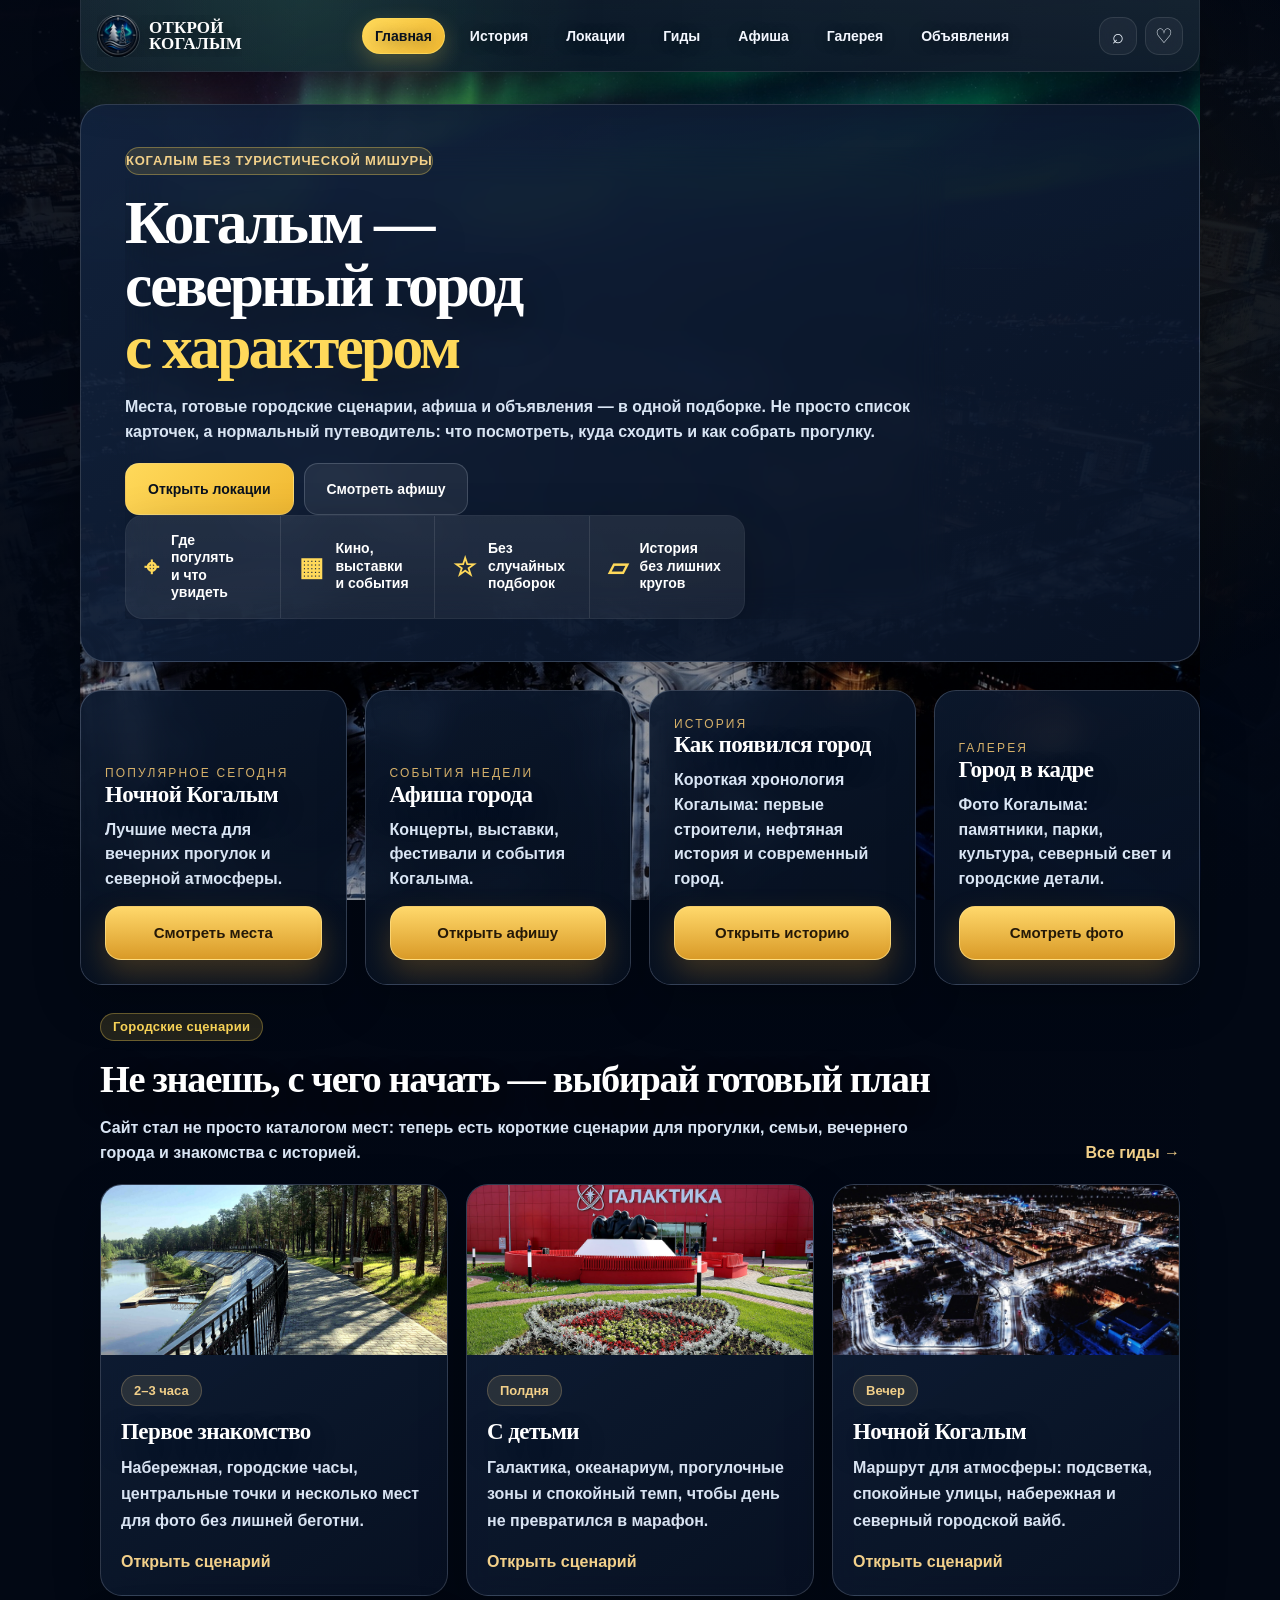
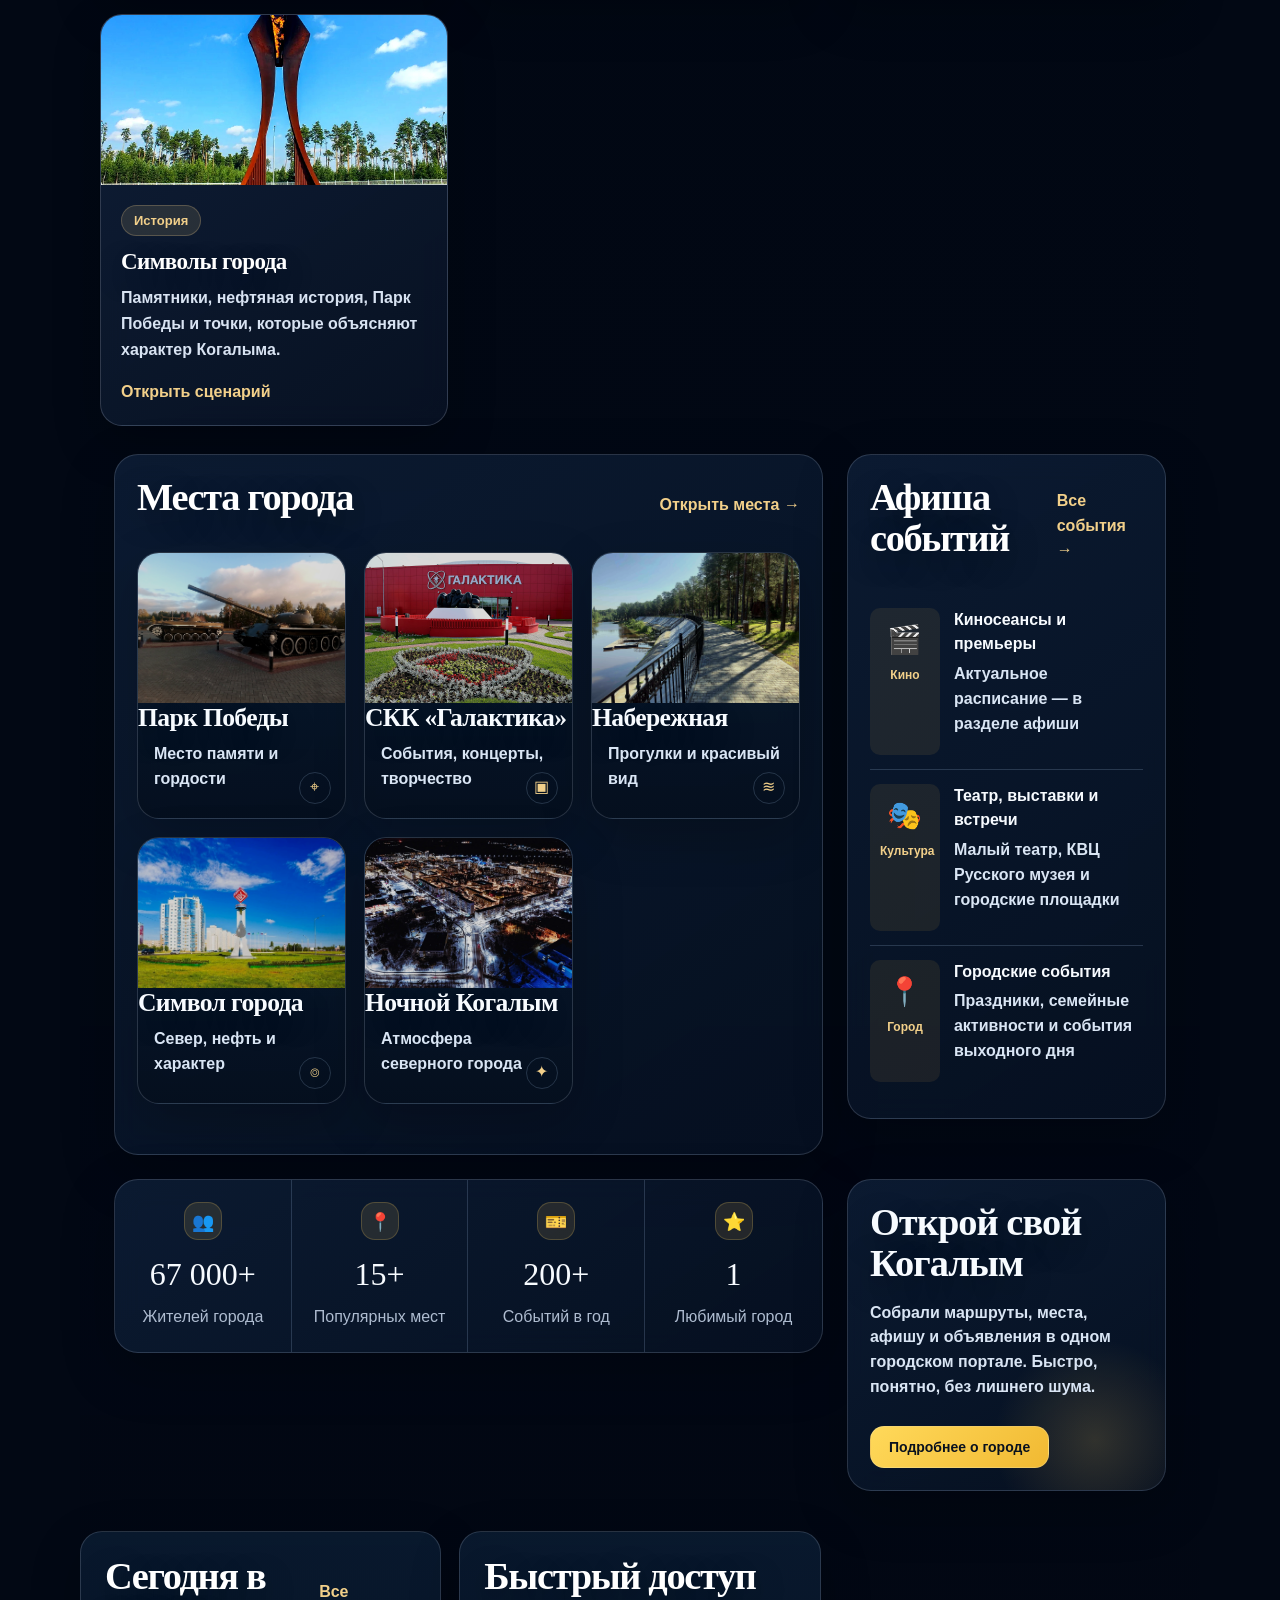
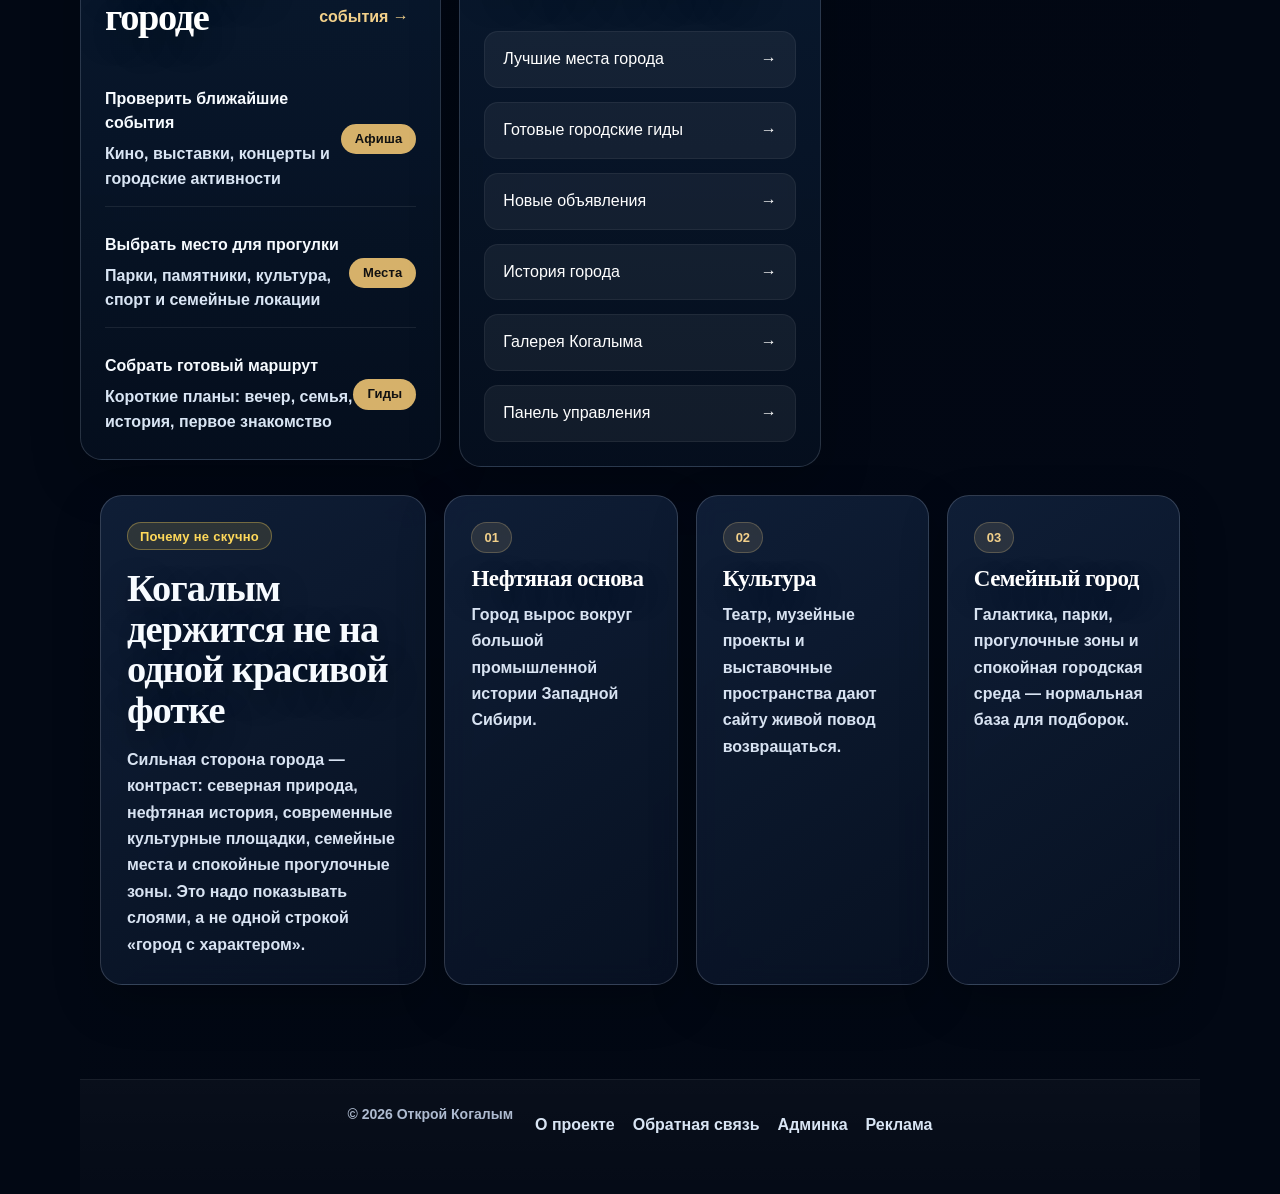
==== commit c68760dc: "Add files via upload" ====
--- a/index.html
+++ b/index.html
@@ -5,10 +5,10 @@
 <meta charset="utf-8"/>
 <meta content="width=device-width, initial-scale=1.0" name="viewport"/>
 <title>Открой Когалым</title>
-<link href="style.v7-hard.css?v=site_20260616_v65_final_clean" rel="stylesheet"/>
+<link href="style.v7-hard.css?v=site_20260616_v66_unified_final" rel="stylesheet"/>
 
 
-<link href="repair-v65.css?v=site_20260616_v65_final_clean" rel="stylesheet"/>
+<link href="repair-v66.css?v=site_20260616_v66_unified_final" rel="stylesheet"/>
 </head>
 <body>
 <header class="header">
@@ -248,6 +248,6 @@
 <a href="announcements.html">Реклама</a>
 </nav>
 </footer>
-<script src="weather.js?v=site_20260616_v65_final_clean"></script>
+<script src="weather.js?v=site_20260616_v66_unified_final"></script>
 </body>
 </html>
--- a/repair-v66.css
+++ b/repair-v66.css
@@ -0,0 +1,901 @@
+/* ===== V66 UNIFIED DESIGN SYSTEM BASE =====
+   Цель: один фон, одна шапка, один тип hero-блока, одна ширина страниц.
+*/
+:root{
+  --v64-bg:#020814;
+  --v64-width:1160px;
+  --v64-x:34px;
+  --v64-gold:#f2d08a;
+  --v64-gold-strong:#f4b53f;
+  --v64-text:#f7fbff;
+  --v64-muted:#dce8f8;
+  --v64-soft:#aebcd0;
+  --v64-line:rgba(220,234,255,.16);
+  --v64-panel:linear-gradient(145deg,rgba(14,32,58,.92),rgba(6,17,34,.94));
+  --v64-panel-soft:linear-gradient(145deg,rgba(14,32,58,.78),rgba(6,17,34,.88));
+  --v64-shadow:0 24px 70px rgba(0,0,0,.30);
+}
+
+*{box-sizing:border-box!important;}
+html{
+  min-height:100%!important;
+  overflow-x:hidden!important;
+  background:var(--v64-bg)!important;
+  background-image:none!important;
+}
+body{
+  min-height:100%!important;
+  margin:0!important;
+  overflow-x:hidden!important;
+  background:var(--v64-bg)!important;
+  background-image:none!important;
+  color:var(--v64-text)!important;
+  font-family:Arial,Helvetica,sans-serif!important;
+  font-size:16px!important;
+  line-height:1.55!important;
+  letter-spacing:0!important;
+  text-transform:none!important;
+  position:relative!important;
+  isolation:isolate!important;
+}
+body::before{
+  content:""!important;
+  position:fixed!important;
+  inset:0!important;
+  z-index:0!important;
+  pointer-events:none!important;
+  background:
+    linear-gradient(90deg,rgba(2,8,20,.86) 0%,rgba(2,8,20,.58) 48%,rgba(2,8,20,.88) 100%),
+    linear-gradient(180deg,rgba(2,8,20,.18) 0%,rgba(2,8,20,.62) 58%,#020814 100%),
+    url("images/night.jpg") center center/cover fixed no-repeat!important;
+}
+body::after{
+  content:""!important;
+  position:fixed!important;
+  inset:0!important;
+  z-index:0!important;
+  pointer-events:none!important;
+  background:radial-gradient(circle at 50% 0%,rgba(83,227,119,.18),transparent 30%)!important;
+}
+body > header,
+body > main,
+body > footer{
+  position:relative!important;
+  z-index:1!important;
+}
+
+/* один глобальный фон, без фоновых кусков на отдельных страницах */
+.hero,.hero-clean,.page-shell,.routes-page,.places-page,.events-page,.gallery-page,.ann-page,.about-page,.admin-page,.history-v58,
+.events-shell,.ann-container,.places-showcase-clean,.events-hero-clean,.routes-hero-rich,.gallery-hero,.ann-top-clean,.about-hero,.admin-hero,
+.history-v58-hero,.events-hero,.ann-top,.places-showcase,.routes-rich-list,.catalog-layout,.events-layout,.ann-board{
+  background:transparent!important;
+  background-image:none!important;
+  box-shadow:none!important;
+}
+.hero::before,.hero::after,.hero-clean::before,.hero-clean::after,.events-hero::before,.events-hero::after,
+.places-showcase::before,.places-showcase::after,.places-showcase-clean::before,.places-showcase-clean::after,
+.ann-page::before,.ann-page::after,.events-page::before,.events-page::after,.places-page::before,.places-page::after,
+.routes-page::before,.routes-page::after,.gallery-page::before,.gallery-page::after,.history-v58::before,.history-v58::after{
+  content:none!important;
+  display:none!important;
+}
+
+/* шапка строго одинаковая */
+body .header{
+  position:fixed!important;
+  top:0!important;
+  left:50%!important;
+  right:auto!important;
+  transform:translateX(-50%)!important;
+  width:min(var(--v64-width),calc(100% - var(--v64-x)))!important;
+  max-width:var(--v64-width)!important;
+  height:74px!important;
+  min-height:74px!important;
+  padding:0 16px!important;
+  margin:0!important;
+  display:grid!important;
+  grid-template-columns:max-content minmax(0,1fr) max-content!important;
+  align-items:center!important;
+  gap:18px!important;
+  border-radius:0 0 22px 22px!important;
+  border:1px solid rgba(255,255,255,.09)!important;
+  border-top:0!important;
+  background:linear-gradient(180deg,rgba(14,27,42,.94),rgba(10,22,38,.86))!important;
+  backdrop-filter:blur(18px)!important;
+  -webkit-backdrop-filter:blur(18px)!important;
+  box-shadow:0 16px 44px rgba(0,0,0,.26)!important;
+  overflow:visible!important;
+  z-index:1000!important;
+}
+body .brand{
+  width:auto!important;
+  max-width:180px!important;
+  display:flex!important;
+  align-items:center!important;
+  gap:10px!important;
+  flex-shrink:0!important;
+  color:#fff!important;
+  text-decoration:none!important;
+  overflow:visible!important;
+}
+body .brand img{
+  width:44px!important;
+  height:44px!important;
+  min-width:44px!important;
+  object-fit:contain!important;
+  border-radius:50%!important;
+  display:block!important;
+}
+body .brand span{
+  display:block!important;
+  font-family:Georgia,"Times New Roman",serif!important;
+  font-size:18px!important;
+  line-height:.88!important;
+  font-weight:900!important;
+  letter-spacing:.01em!important;
+  color:#fff!important;
+  text-transform:uppercase!important;
+  white-space:nowrap!important;
+}
+body .header nav{
+  width:100%!important;
+  min-width:0!important;
+  margin:0!important;
+  padding:0!important;
+  display:flex!important;
+  align-items:center!important;
+  justify-content:center!important;
+  gap:clamp(10px,1.35vw,20px)!important;
+  flex-wrap:nowrap!important;
+  overflow:visible!important;
+}
+body .header nav a{
+  position:relative!important;
+  height:36px!important;
+  min-height:36px!important;
+  display:inline-flex!important;
+  align-items:center!important;
+  justify-content:center!important;
+  padding:0 13px!important;
+  margin:0!important;
+  border:1px solid transparent!important;
+  border-bottom:0!important;
+  border-radius:999px!important;
+  background:transparent!important;
+  box-shadow:none!important;
+  color:#f4f8ff!important;
+  font-family:Arial,Helvetica,sans-serif!important;
+  font-size:14px!important;
+  line-height:1!important;
+  font-weight:850!important;
+  letter-spacing:0!important;
+  text-transform:none!important;
+  text-decoration:none!important;
+  white-space:nowrap!important;
+}
+body .header nav a::before,
+body .header nav a::after,
+body .header nav a.active::before,
+body .header nav a.active::after,
+body .header nav a:hover::before,
+body .header nav a:hover::after{
+  content:none!important;
+  display:none!important;
+  position:static!important;
+  inset:auto!important;
+  width:0!important;
+  height:0!important;
+  opacity:0!important;
+  visibility:hidden!important;
+  background:none!important;
+  border:0!important;
+  box-shadow:none!important;
+  transform:none!important;
+}
+body .header nav a:hover:not(.active){
+  color:var(--v64-gold)!important;
+  background:rgba(242,208,138,.10)!important;
+  border-color:rgba(242,208,138,.24)!important;
+}
+body .header nav a.active{
+  color:#07101f!important;
+  background:linear-gradient(135deg,var(--v64-gold),var(--v64-gold-strong))!important;
+  border:1px solid rgba(242,208,138,.80)!important;
+  border-radius:999px!important;
+  box-shadow:0 8px 22px rgba(242,208,138,.22)!important;
+  text-decoration:none!important;
+}
+body .right-head{
+  width:auto!important;
+  display:flex!important;
+  align-items:center!important;
+  justify-content:flex-end!important;
+  gap:8px!important;
+  margin:0!important;
+  flex-shrink:0!important;
+}
+body .icon{
+  width:34px!important;
+  height:34px!important;
+  min-width:34px!important;
+  display:grid!important;
+  place-items:center!important;
+  border-radius:50%!important;
+  background:rgba(255,255,255,.07)!important;
+  border:1px solid rgba(255,255,255,.10)!important;
+  color:#fff!important;
+  font-size:16px!important;
+  line-height:1!important;
+}
+
+/* одинаковая ширина страниц */
+body > main,
+body > main.page-shell,
+body > main.routes-page,
+body > main.places-page,
+body > main.events-page,
+body > main.gallery-page,
+body > main.ann-page,
+body > main.about-page,
+body > main.admin-page,
+body > main.history-v58{
+  width:min(var(--v64-width),calc(100% - var(--v64-x)))!important;
+  max-width:var(--v64-width)!important;
+  margin:0 auto!important;
+  padding:104px 0 64px!important;
+  min-height:calc(100vh - 76px)!important;
+  box-sizing:border-box!important;
+}
+.events-shell,.ann-container{
+  width:100%!important;
+  max-width:100%!important;
+  margin:0!important;
+  padding:0!important;
+}
+
+/* один тип верхнего hero-блока на всех вкладках */
+.hero-clean,.history-v58-hero,.places-showcase-clean,.routes-hero-rich,.events-hero-clean,.gallery-hero,.ann-top-clean,.about-hero,.admin-hero{
+  width:100%!important;
+  max-width:100%!important;
+  min-height:0!important;
+  margin:0 0 28px!important;
+  padding:0!important;
+  display:block!important;
+  border:0!important;
+  border-radius:0!important;
+  background:none!important;
+  box-shadow:none!important;
+  overflow:visible!important;
+}
+.hero-clean__wrap{
+  width:100%!important;
+  max-width:100%!important;
+  display:block!important;
+  margin:0!important;
+  padding:0!important;
+}
+.cinematic-weather,
+.history-v58-hero__photo,
+.routes-hero-rich > img{
+  display:none!important;
+}
+.hero-clean__content,
+.history-v58-hero__text,
+.places-showcase-clean .places-showcase__text,
+.routes-hero-rich > div:first-child,
+.events-hero-clean .events-hero-copy,
+.gallery-hero,
+.ann-top-clean .ann-top-main,
+.about-hero,
+.admin-hero{
+  width:100%!important;
+  max-width:100%!important;
+  min-height:250px!important;
+  padding:34px 38px!important;
+  display:flex!important;
+  flex-direction:column!important;
+  justify-content:center!important;
+  align-items:flex-start!important;
+  border:1px solid var(--v64-line)!important;
+  border-radius:26px!important;
+  background:var(--v64-panel)!important;
+  box-shadow:var(--v64-shadow)!important;
+  backdrop-filter:blur(16px)!important;
+  -webkit-backdrop-filter:blur(16px)!important;
+  overflow:hidden!important;
+}
+.ann-top-clean .ann-add-btn{
+  width:max-content!important;
+  margin:16px 0 0!important;
+}
+.gallery-hero h1 br,
+.ann-top-clean h1 br{
+  display:none!important;
+}
+
+/* единая типографика */
+h1,h2,h3,
+.hero-clean h1,.history-v58 h1,.places-showcase-clean h1,.routes-hero-rich h1,.events-hero-clean h1,.gallery-hero h1,.ann-top-clean h1,.about-hero h1,.admin-hero h1,
+.place-body h2,.event-body h2,.ann-item h2,.route-rich-body h2,.guide-card h3,.pulse-card h3,.gallery-card h3{
+  font-family:Georgia,"Times New Roman",serif!important;
+  font-weight:850!important;
+  letter-spacing:-.025em!important;
+  text-transform:none!important;
+  color:var(--v64-text)!important;
+  text-shadow:0 10px 30px rgba(0,0,0,.34)!important;
+}
+h1,.hero-clean h1,.history-v58 h1,.places-showcase-clean h1,.routes-hero-rich h1,.events-hero-clean h1,.gallery-hero h1,.ann-top-clean h1,.about-hero h1,.admin-hero h1{
+  max-width:860px!important;
+  font-size:clamp(44px,4.4vw,62px)!important;
+  line-height:1.03!important;
+  margin:0 0 16px!important;
+}
+h2{font-size:clamp(26px,2.3vw,36px)!important;line-height:1.10!important;}
+h3,.place-body h2,.event-body h2,.ann-item h2,.route-rich-body h2,.gallery-card h3{
+  font-size:clamp(20px,1.55vw,25px)!important;
+  line-height:1.15!important;
+}
+p,.lead,.hero-clean .lead,.history-v58 p,.places-showcase__lead,.events-lead,.routes-page p,.gallery-page p,.ann-page p,.about-page p,.admin-page p,.place-body p,.event-body p,.route-rich-body p{
+  max-width:820px!important;
+  font-family:Arial,Helvetica,sans-serif!important;
+  font-size:16px!important;
+  line-height:1.58!important;
+  font-weight:650!important;
+  color:var(--v64-muted)!important;
+  letter-spacing:0!important;
+  text-transform:none!important;
+}
+.section-kicker,.kicker,.places-eyebrow,.events-kicker,.gallery-kicker,.ann-badge,.ann-kicker,.route-tag,.guide-card span,.pulse-card b,.history-v58-tags span,.routes-hero-tags span,.places-showcase__chips span,.events-hero-pills span,.ann-top-tags span,.event-cat,.place-top span,.gallery-card span,.ann-cat,.filter-btn,.place-filter,.btn,button,a.btn{
+  font-family:Arial,Helvetica,sans-serif!important;
+  text-transform:none!important;
+  letter-spacing:0!important;
+}
+.section-kicker,.kicker,.places-eyebrow,.events-kicker,.gallery-kicker,.ann-badge,.route-tag,.guide-card span,.pulse-card b,.history-v58-tags span,.routes-hero-tags span,.places-showcase__chips span,.events-hero-pills span,.ann-top-tags span{
+  display:inline-flex!important;
+  align-items:center!important;
+  width:max-content!important;
+  max-width:100%!important;
+  min-height:30px!important;
+  padding:8px 12px!important;
+  margin:0 0 14px!important;
+  border-radius:999px!important;
+  background:rgba(242,208,138,.12)!important;
+  border:1px solid rgba(242,208,138,.24)!important;
+  color:var(--v64-gold)!important;
+  font-size:13px!important;
+  line-height:1!important;
+  font-weight:850!important;
+}
+.routes-hero-tags,.places-showcase__chips,.events-hero-pills,.ann-top-tags,.history-v58-tags{
+  display:flex!important;
+  gap:10px!important;
+  flex-wrap:wrap!important;
+  margin:18px 0 0!important;
+}
+.routes-hero-tags span,.places-showcase__chips span,.events-hero-pills span,.ann-top-tags span,.history-v58-tags span{
+  margin:0!important;
+  color:#fff!important;
+}
+
+/* кнопки и фильтры */
+.btn,button,a.btn,.gold,.dark,.more-btn,.card-info-btn,.place-info-btn,.event-info-btn,.ann-add-btn,.place-filter,.filter-btn,.ann-cat{
+  min-height:42px!important;
+  padding:0 18px!important;
+  border-radius:14px!important;
+  font-size:14px!important;
+  font-weight:850!important;
+  line-height:1!important;
+  text-transform:none!important;
+  text-decoration:none!important;
+}
+.gold,.ann-add-btn,.filter-btn.active,.place-filter.active,.ann-cat.active{
+  background:linear-gradient(135deg,var(--v64-gold),var(--v64-gold-strong))!important;
+  color:#07101f!important;
+  border-color:transparent!important;
+}
+.dark,.filter-btn,.place-filter,.ann-cat{
+  background:rgba(255,255,255,.065)!important;
+  color:#fff!important;
+  border:1px solid var(--v64-line)!important;
+}
+
+/* одинаковые панели ниже hero */
+.panel,.guide-card,.pulse-card,.route-rich-card,.gallery-story-section,.about-purpose,.ann-search-panel,.ann-board,.ann-side,.places-control-panel,.places-results-panel,
+.history-v58-story,.history-v58-timeline,.history-v58-jubilee,.history-v58-symbols,.history-v58-sources,.admin-card,.saved-list{
+  border:1px solid var(--v64-line)!important;
+  border-radius:24px!important;
+  background:var(--v64-panel-soft)!important;
+  box-shadow:0 18px 54px rgba(0,0,0,.22)!important;
+  backdrop-filter:blur(14px)!important;
+  -webkit-backdrop-filter:blur(14px)!important;
+  overflow:hidden!important;
+}
+
+/* сетки: одинаковый ритм */
+.home-highlights,.guide-cards,.today-grid,.history-v58-facts,.history-v58-story-grid,.history-v58-symbol-grid,.gallery-grid,.places-grid.catalog-grid,.events-grid,.about-grid,.admin-grid,.cards{
+  display:grid!important;
+  gap:18px!important;
+}
+.home-highlights{grid-template-columns:repeat(4,minmax(0,1fr))!important;margin:0 0 30px!important;}
+.guide-cards,.today-grid,.places-grid.catalog-grid,.events-grid,.about-grid,.admin-grid,.cards{grid-template-columns:repeat(3,minmax(0,1fr))!important;}
+.history-v58-facts,.history-v58-symbol-grid,.gallery-grid{grid-template-columns:repeat(4,minmax(0,1fr))!important;}
+.history-v58-story-grid{grid-template-columns:repeat(3,minmax(0,1fr))!important;}
+
+.highlight-card,.gallery-card,.place-card.catalog-card,.event-card,.history-v58-facts article,.history-v58-story-grid article,.history-v58-line article,.history-v58-symbol-grid a,.week-place,.today-card,.cards article{
+  border:1px solid var(--v64-line)!important;
+  border-radius:22px!important;
+  background:linear-gradient(180deg,rgba(10,28,50,.86),rgba(5,15,30,.94))!important;
+  box-shadow:0 18px 52px rgba(0,0,0,.20)!important;
+  overflow:hidden!important;
+  backdrop-filter:blur(12px)!important;
+  -webkit-backdrop-filter:blur(12px)!important;
+}
+
+/* локации */
+.places-control-panel{margin:0 0 16px!important;padding:14px!important;}
+.catalog-filter-row{display:flex!important;flex-wrap:wrap!important;gap:10px!important;margin:0!important;}
+.catalog-layout,.places-results-panel{display:block!important;width:100%!important;margin:0!important;padding:0!important;background:none!important;border:0!important;box-shadow:none!important;overflow:visible!important;}
+.place-card.catalog-card{height:440px!important;min-height:440px!important;max-height:440px!important;display:flex!important;flex-direction:column!important;}
+.place-image{height:190px!important;min-height:190px!important;max-height:190px!important;background:#07111f!important;overflow:hidden!important;}
+.place-image img{width:100%!important;height:100%!important;object-fit:cover!important;object-position:center!important;display:block!important;filter:brightness(.90) saturate(1.05)!important;}
+.place-body{padding:18px!important;display:flex!important;flex-direction:column!important;gap:10px!important;flex:1 1 auto!important;overflow:hidden!important;}
+.place-top{margin:0!important;}
+.place-body h2{font-size:22px!important;min-height:51px!important;max-height:51px!important;display:-webkit-box!important;-webkit-line-clamp:2!important;-webkit-box-orient:vertical!important;overflow:hidden!important;}
+.place-body p{font-size:14px!important;line-height:1.45!important;min-height:60px!important;max-height:60px!important;display:-webkit-box!important;-webkit-line-clamp:3!important;-webkit-box-orient:vertical!important;overflow:hidden!important;}
+.place-meta{display:none!important;}
+.place-info-btn{width:100%!important;margin-top:auto!important;}
+
+/* афиша */
+.events-summary{display:none!important;}
+.events-toolbar{position:relative!important;top:auto!important;z-index:20!important;margin:0 0 18px!important;padding:13px!important;border-radius:20px!important;background:var(--v64-panel-soft)!important;border:1px solid var(--v64-line)!important;display:flex!important;align-items:center!important;justify-content:space-between!important;gap:12px!important;box-shadow:0 14px 44px rgba(0,0,0,.20)!important;}
+.filter-row{display:flex!important;flex-wrap:wrap!important;gap:9px!important;}
+.week-switch{display:flex!important;align-items:center!important;gap:8px!important;}
+.events-layout{display:block!important;width:100%!important;}
+.side-panel{display:none!important;}
+.event-card{height:390px!important;min-height:390px!important;max-height:390px!important;display:flex!important;flex-direction:column!important;}
+.event-img{height:145px!important;min-height:145px!important;max-height:145px!important;overflow:hidden!important;}
+.event-photo{width:100%!important;height:100%!important;object-fit:cover!important;object-position:center!important;display:block!important;}
+.event-body{padding:16px!important;display:flex!important;flex-direction:column!important;gap:9px!important;flex:1 1 auto!important;overflow:hidden!important;}
+.event-body h2{font-size:22px!important;min-height:50px!important;max-height:50px!important;display:-webkit-box!important;-webkit-line-clamp:2!important;-webkit-box-orient:vertical!important;overflow:hidden!important;}
+.event-body p{font-size:14px!important;line-height:1.45!important;max-height:42px!important;overflow:hidden!important;}
+.event-meta{font-size:13px!important;color:var(--v64-muted)!important;}
+.event-info-btn{margin-top:auto!important;width:100%!important;}
+
+/* гиды */
+.routes-rich-list{display:grid!important;gap:18px!important;}
+.route-rich-card{display:grid!important;grid-template-columns:330px minmax(0,1fr)!important;gap:0!important;}
+.route-rich-card img{width:100%!important;height:100%!important;min-height:300px!important;object-fit:cover!important;display:block!important;}
+.route-rich-body{padding:26px!important;}
+.route-rich-body ol{margin:14px 0 18px 20px!important;color:var(--v64-muted)!important;font-size:15px!important;line-height:1.6!important;}
+
+/* галерея */
+.gallery-grid{margin:0 0 24px!important;}
+.gallery-card{min-height:230px!important;padding:0!important;text-align:left!important;position:relative!important;display:block!important;cursor:pointer!important;}
+.gallery-card img{width:100%!important;height:230px!important;object-fit:cover!important;display:block!important;filter:brightness(.82) saturate(1.05)!important;}
+.gallery-card span,.gallery-card h3{position:absolute!important;left:16px!important;z-index:2!important;}
+.gallery-card span{bottom:54px!important;margin:0!important;}
+.gallery-card h3{bottom:16px!important;right:16px!important;color:#fff!important;text-shadow:0 6px 22px rgba(0,0,0,.60)!important;}
+.gallery-card::after{content:""!important;position:absolute!important;inset:0!important;background:linear-gradient(180deg,transparent 42%,rgba(2,8,20,.86))!important;pointer-events:none!important;}
+
+/* объявления */
+.ann-search-panel{display:grid!important;grid-template-columns:repeat(4,minmax(0,1fr))!important;gap:12px!important;padding:14px!important;margin:0 0 12px!important;}
+.ann-search-panel input,.ann-search-panel select{width:100%!important;height:44px!important;border-radius:13px!important;background:rgba(255,255,255,.07)!important;border:1px solid var(--v64-line)!important;color:#fff!important;padding:0 14px!important;font-weight:700!important;}
+.ann-categories{display:grid!important;grid-template-columns:repeat(5,minmax(0,1fr))!important;gap:10px!important;margin:0 0 18px!important;}
+.ann-board{display:grid!important;grid-template-columns:minmax(0,1fr) 280px!important;gap:18px!important;padding:0!important;background:none!important;border:0!important;box-shadow:none!important;overflow:visible!important;}
+.ann-empty{padding:22px!important;border-radius:16px!important;background:var(--v64-panel-soft)!important;border:1px solid var(--v64-line)!important;color:#fff!important;font-weight:850!important;}
+.ann-side{padding:24px!important;}
+
+footer{
+  width:min(var(--v64-width),calc(100% - var(--v64-x)))!important;
+  max-width:var(--v64-width)!important;
+  margin:0 auto!important;
+  padding:0 0 44px!important;
+  display:flex!important;
+  justify-content:center!important;
+  gap:22px!important;
+  flex-wrap:wrap!important;
+  color:var(--v64-soft)!important;
+  font:750 14px/1.4 Arial,Helvetica,sans-serif!important;
+}
+footer a{color:var(--v64-muted)!important;text-transform:none!important;}
+footer a:hover{color:var(--v64-gold)!important;}
+
+@media(max-width:1180px){
+  :root{--v64-x:24px;--v64-width:1040px;}
+  body .header{grid-template-columns:max-content minmax(0,1fr)!important;height:auto!important;min-height:74px!important;padding:10px 14px!important;}
+  body .brand span{font-size:17px!important;}
+  body .brand img{width:42px!important;height:42px!important;min-width:42px!important;}
+  body .right-head{display:none!important;}
+  body .header nav{justify-content:flex-end!important;gap:10px!important;}
+  body .header nav a{height:35px!important;min-height:35px!important;font-size:13px!important;padding:0 10px!important;}
+  body > main,body > main.page-shell,body > main.routes-page,body > main.places-page,body > main.events-page,body > main.gallery-page,body > main.ann-page,body > main.about-page,body > main.admin-page,body > main.history-v58{padding-top:102px!important;}
+  .home-highlights,.history-v58-facts,.history-v58-symbol-grid,.gallery-grid{grid-template-columns:repeat(2,minmax(0,1fr))!important;}
+  .guide-cards,.today-grid,.places-grid.catalog-grid,.events-grid,.about-grid,.admin-grid,.cards,.history-v58-story-grid{grid-template-columns:repeat(2,minmax(0,1fr))!important;}
+  .route-rich-card,.ann-board{grid-template-columns:1fr!important;}
+  .route-rich-card img{height:260px!important;min-height:260px!important;}
+  .ann-search-panel{grid-template-columns:repeat(2,minmax(0,1fr))!important;}
+}
+@media(max-width:760px){
+  :root{--v64-x:20px;--v64-width:100%;}
+  body::before{background:linear-gradient(180deg,rgba(2,8,20,.86),#020814),url("images/night.jpg") center center/cover fixed no-repeat!important;}
+  body .header{position:relative!important;left:auto!important;transform:none!important;width:calc(100% - 20px)!important;margin:0 auto!important;grid-template-columns:1fr!important;height:auto!important;padding:14px 12px!important;border-radius:0 0 18px 18px!important;}
+  body .brand{width:auto!important;max-width:none!important;}
+  body .header nav{width:100%!important;justify-content:flex-start!important;overflow-x:auto!important;gap:12px!important;padding:0 0 4px!important;scrollbar-width:none!important;}
+  body .header nav::-webkit-scrollbar{display:none!important;}
+  body .header nav a{height:36px!important;min-height:36px!important;flex:0 0 auto!important;padding:0 11px!important;}
+  body > main,body > main.page-shell,body > main.routes-page,body > main.places-page,body > main.events-page,body > main.gallery-page,body > main.ann-page,body > main.about-page,body > main.admin-page,body > main.history-v58{padding-top:26px!important;}
+  .hero-clean__content,.history-v58-hero__text,.places-showcase-clean .places-showcase__text,.routes-hero-rich > div:first-child,.events-hero-clean .events-hero-copy,.gallery-hero,.ann-top-clean .ann-top-main,.about-hero,.admin-hero{min-height:0!important;padding:24px!important;border-radius:22px!important;}
+  h1,.hero-clean h1,.history-v58 h1,.places-showcase-clean h1,.routes-hero-rich h1,.events-hero-clean h1,.gallery-hero h1,.ann-top-clean h1,.about-hero h1,.admin-hero h1{font-size:38px!important;}
+  h2{font-size:27px!important;}
+  .home-highlights,.history-v58-facts,.history-v58-symbol-grid,.gallery-grid,.places-grid.catalog-grid,.events-grid,.guide-cards,.today-grid,.history-v58-story-grid,.about-grid,.admin-grid,.cards{grid-template-columns:1fr!important;}
+  .place-card.catalog-card,.event-card{height:auto!important;min-height:0!important;max-height:none!important;}
+  .place-body h2,.place-body p,.event-body h2,.event-body p,.event-meta{min-height:0!important;max-height:none!important;}
+  .ann-search-panel,.ann-categories{grid-template-columns:1fr!important;}
+  footer{width:calc(100% - 24px)!important;justify-content:flex-start!important;padding-bottom:34px!important;}
+}
+
+
+/* ===== V66 FINAL GUARD: no old underline, no mixed page backgrounds ===== */
+html,body{background-color:#020814!important;background-image:none!important;}
+body::before{content:""!important;position:fixed!important;inset:0!important;z-index:0!important;pointer-events:none!important;background:linear-gradient(90deg,rgba(2,8,20,.88),rgba(2,8,20,.60) 50%,rgba(2,8,20,.88)),linear-gradient(180deg,rgba(2,8,20,.20),rgba(2,8,20,.70) 65%,#020814),url("images/night.jpg") center center/cover fixed no-repeat!important;}
+body::after{content:""!important;position:fixed!important;inset:0!important;z-index:0!important;pointer-events:none!important;background:radial-gradient(circle at 50% 0%,rgba(85,227,119,.18),transparent 30%)!important;}
+body > header, body > main, body > footer{position:relative!important;z-index:1!important;}
+.header nav a,.header nav a.active{background-clip:padding-box!important;text-decoration:none!important;}
+.header nav a::before,.header nav a::after,.header nav a.active::before,.header nav a.active::after,nav a::before,nav a::after,nav a.active::before,nav a.active::after{content:none!important;display:none!important;width:0!important;height:0!important;opacity:0!important;visibility:hidden!important;border:0!important;background:none!important;box-shadow:none!important;transform:none!important;}
+.header nav a.active{background:linear-gradient(135deg,#f2d08a,#f4b53f)!important;color:#07101f!important;border-radius:999px!important;border:1px solid rgba(242,208,138,.85)!important;box-shadow:0 8px 22px rgba(242,208,138,.22)!important;}
+.header nav a.active:hover{color:#07101f!important;}
+.hero-clean,.history-v58-hero,.places-showcase-clean,.routes-hero-rich,.routes-v2-hero-clean,.events-hero-clean,.gallery-hero,.ann-top-clean,.about-hero,.admin-hero{background:transparent!important;background-image:none!important;}
+.hero-clean::before,.hero-clean::after,.history-v58-hero::before,.history-v58-hero::after,.places-showcase-clean::before,.places-showcase-clean::after,.routes-hero-rich::before,.routes-hero-rich::after,.routes-v2-hero-clean::before,.routes-v2-hero-clean::after,.events-hero-clean::before,.events-hero-clean::after,.gallery-hero::before,.gallery-hero::after,.ann-top-clean::before,.ann-top-clean::after,.about-hero::before,.about-hero::after,.admin-hero::before,.admin-hero::after{content:none!important;display:none!important;}
+.hero-clean__content,.history-v58-hero__text,.places-showcase-clean .places-showcase__text,.routes-hero-rich > div:first-child,.routes-v2-hero-clean,.events-hero-clean .events-hero-copy,.gallery-hero,.ann-top-clean .ann-top-main,.about-hero,.admin-hero{background:linear-gradient(145deg,rgba(14,32,58,.92),rgba(6,17,34,.94))!important;border:1px solid rgba(220,234,255,.16)!important;border-radius:26px!important;box-shadow:0 24px 70px rgba(0,0,0,.30)!important;}
+.cinematic-weather,.history-v58-hero__photo,.routes-hero-rich > img,.events-summary{display:none!important;}
+body > main,body > main.page-shell,body > main.routes-page,body > main.places-page,body > main.events-page,body > main.gallery-page,body > main.ann-page,body > main.about-page,body > main.admin-page,body > main.history-v58{width:min(1160px,calc(100% - 34px))!important;max-width:1160px!important;margin-left:auto!important;margin-right:auto!important;}
+
+
+/* ===== V66 TRUE UNIFIED VISUAL SYSTEM =====
+   Fixes actual cross-page visual drift: one background, one header, one hero,
+   one button/filter/card language. This block intentionally overrides all older layers. */
+:root{
+  --u-bg:#020814;
+  --u-width:1120px;
+  --u-page-gap:48px;
+  --u-gold:#ffd95a;
+  --u-gold-2:#f1b932;
+  --u-text:#f7fbff;
+  --u-muted:#d9e5f4;
+  --u-soft:#aebbd0;
+  --u-line:rgba(226,239,255,.18);
+  --u-panel:linear-gradient(145deg,rgba(18,35,62,.94),rgba(8,18,36,.96));
+  --u-panel-soft:linear-gradient(145deg,rgba(18,35,62,.82),rgba(8,18,36,.88));
+  --u-radius:26px;
+  --u-shadow:0 26px 76px rgba(0,0,0,.34);
+}
+html,body{
+  min-height:100%!important;
+  background:#020814!important;
+  background-image:none!important;
+  color:var(--u-text)!important;
+  font-family:Arial,Helvetica,sans-serif!important;
+  overflow-x:hidden!important;
+  text-transform:none!important;
+}
+body::before{
+  content:""!important;
+  position:fixed!important;
+  inset:0!important;
+  z-index:0!important;
+  pointer-events:none!important;
+  background:
+    linear-gradient(90deg,rgba(2,8,20,.88) 0%,rgba(2,8,20,.66) 50%,rgba(2,8,20,.90) 100%),
+    linear-gradient(180deg,rgba(2,8,20,.18) 0%,rgba(2,8,20,.76) 62%,#020814 100%),
+    url("images/night.jpg") center 36%/cover fixed no-repeat!important;
+  opacity:1!important;
+}
+body::after{
+  content:""!important;
+  position:fixed!important;
+  inset:0!important;
+  z-index:0!important;
+  pointer-events:none!important;
+  background:
+    radial-gradient(circle at 50% 0%,rgba(101,236,124,.20),transparent 28%),
+    radial-gradient(circle at 85% 34%,rgba(255,217,90,.06),transparent 32%)!important;
+}
+body > header,body > main,body > footer{position:relative!important;z-index:1!important;}
+
+/* Remove every old page-specific background piece */
+.hero,.hero-clean,.hero-clean__wrap,.page-shell,.routes-page,.places-page,.events-page,.gallery-page,.ann-page,.about-page,.admin-page,.history-v58,
+.events-shell,.ann-container,.places-showcase-clean,.events-hero-clean,.routes-hero-rich,.gallery-hero,.ann-top-clean,.about-hero,.admin-hero,
+.history-v58-hero,.events-hero,.ann-top,.places-showcase,.routes-rich-list,.catalog-layout,.events-layout,.ann-board,
+.city-guide-section,.history-v58-story,.history-v58-timeline,.history-v58-jubilee,.history-v58-symbols,.gallery-story-section,.about-purpose{
+  background:transparent!important;
+  background-image:none!important;
+  box-shadow:none!important;
+}
+.hero::before,.hero::after,.hero-clean::before,.hero-clean::after,.hero-clean__wrap::before,.hero-clean__wrap::after,
+.history-v58-hero::before,.history-v58-hero::after,.places-showcase-clean::before,.places-showcase-clean::after,
+.routes-hero-rich::before,.routes-hero-rich::after,.events-hero-clean::before,.events-hero-clean::after,
+.gallery-hero::before,.gallery-hero::after,.ann-top-clean::before,.ann-top-clean::after,.about-hero::before,.about-hero::after,.admin-hero::before,.admin-hero::after,
+.places-page::before,.places-page::after,.events-page::before,.events-page::after,.ann-page::before,.ann-page::after,.gallery-page::before,.gallery-page::after,.history-v58::before,.history-v58::after{
+  content:none!important;display:none!important;
+}
+
+/* Header */
+body .header{
+  position:fixed!important;
+  top:0!important;
+  left:50%!important;
+  right:auto!important;
+  transform:translateX(-50%)!important;
+  width:min(var(--u-width),calc(100% - var(--u-page-gap)))!important;
+  max-width:var(--u-width)!important;
+  min-height:72px!important;
+  height:72px!important;
+  padding:0 16px!important;
+  margin:0!important;
+  display:grid!important;
+  grid-template-columns:190px minmax(0,1fr) 86px!important;
+  align-items:center!important;
+  gap:14px!important;
+  border-radius:0 0 22px 22px!important;
+  border:1px solid rgba(255,255,255,.10)!important;
+  border-top:0!important;
+  background:linear-gradient(180deg,rgba(14,28,43,.95),rgba(10,23,39,.90))!important;
+  box-shadow:0 18px 48px rgba(0,0,0,.30)!important;
+  backdrop-filter:blur(18px)!important;
+  -webkit-backdrop-filter:blur(18px)!important;
+  overflow:visible!important;
+  z-index:1000!important;
+}
+body .brand{display:flex!important;align-items:center!important;gap:10px!important;min-width:0!important;width:auto!important;max-width:190px!important;text-decoration:none!important;overflow:hidden!important;}
+body .brand img{width:42px!important;height:42px!important;min-width:42px!important;object-fit:contain!important;display:block!important;border-radius:50%!important;}
+body .brand span{display:block!important;color:#fff!important;font:900 17px/.9 Georgia,"Times New Roman",serif!important;letter-spacing:.01em!important;text-transform:uppercase!important;white-space:nowrap!important;}
+body .header nav{display:flex!important;align-items:center!important;justify-content:center!important;gap:12px!important;width:100%!important;min-width:0!important;margin:0!important;padding:0!important;overflow:visible!important;}
+body .header nav a{display:inline-flex!important;align-items:center!important;justify-content:center!important;height:36px!important;min-height:36px!important;padding:0 12px!important;margin:0!important;border:1px solid transparent!important;border-radius:999px!important;background:transparent!important;color:#f3f7ff!important;text-decoration:none!important;font:850 14px/1 Arial,Helvetica,sans-serif!important;letter-spacing:0!important;text-transform:none!important;white-space:nowrap!important;box-shadow:none!important;}
+body .header nav a::before,body .header nav a::after,body .header nav a.active::before,body .header nav a.active::after,nav a::before,nav a::after,nav a.active::before,nav a.active::after{content:none!important;display:none!important;width:0!important;height:0!important;opacity:0!important;visibility:hidden!important;border:0!important;background:none!important;box-shadow:none!important;transform:none!important;}
+body .header nav a:hover:not(.active){color:var(--u-gold)!important;background:rgba(255,217,90,.10)!important;border-color:rgba(255,217,90,.24)!important;}
+body .header nav a.active{color:#09111e!important;background:linear-gradient(135deg,var(--u-gold),var(--u-gold-2))!important;border-color:rgba(255,217,90,.82)!important;box-shadow:0 8px 22px rgba(255,217,90,.24)!important;}
+body .right-head{display:flex!important;align-items:center!important;justify-content:flex-end!important;gap:8px!important;margin:0!important;}
+body .icon{width:34px!important;height:34px!important;min-width:34px!important;display:grid!important;place-items:center!important;border-radius:50%!important;background:rgba(255,255,255,.07)!important;border:1px solid rgba(255,255,255,.12)!important;color:#fff!important;text-decoration:none!important;}
+
+/* Page width */
+body > main,body > main.page-shell,body > main.routes-page,body > main.places-page,body > main.events-page,body > main.gallery-page,body > main.ann-page,body > main.about-page,body > main.admin-page,body > main.history-v58{
+  width:min(var(--u-width),calc(100% - var(--u-page-gap)))!important;
+  max-width:var(--u-width)!important;
+  margin:0 auto!important;
+  padding:104px 0 66px!important;
+  min-height:calc(100vh - 72px)!important;
+  box-sizing:border-box!important;
+}
+.events-shell,.ann-container{width:100%!important;max-width:100%!important;margin:0!important;padding:0!important;}
+
+/* One hero language */
+.hero-clean,.history-v58-hero,.places-showcase-clean,.routes-hero-rich,.events-hero-clean,.gallery-hero,.ann-top-clean,.about-hero,.admin-hero{
+  display:block!important;
+  width:100%!important;
+  max-width:100%!important;
+  min-height:300px!important;
+  margin:0 0 28px!important;
+  padding:42px 44px!important;
+  border-radius:var(--u-radius)!important;
+  border:1px solid var(--u-line)!important;
+  background:var(--u-panel)!important;
+  box-shadow:var(--u-shadow)!important;
+  overflow:hidden!important;
+}
+.hero-clean__wrap,.events-hero-inner,.about-hero{display:block!important;width:100%!important;max-width:100%!important;padding:0!important;margin:0!important;}
+.hero-clean__content,.history-v58-hero__text,.places-showcase-clean .places-showcase__text,.routes-hero-rich > div:first-child,.events-hero-clean .events-hero-copy,.gallery-hero,.ann-top-clean .ann-top-main,.about-hero > div:first-child,.admin-hero{
+  display:block!important;
+  width:100%!important;
+  max-width:820px!important;
+  min-height:0!important;
+  padding:0!important;
+  margin:0!important;
+  background:transparent!important;
+  border:0!important;
+  border-radius:0!important;
+  box-shadow:none!important;
+}
+.gallery-hero,.admin-hero{max-width:100%!important;}
+.cinematic-weather,.history-v58-hero__photo,.routes-hero-rich > img,.events-summary,.about-card{display:none!important;}
+
+/* Unified text */
+h1,.hero-clean h1,.history-v58 h1,.places-showcase-clean h1,.routes-hero-rich h1,.events-hero-clean h1,.gallery-hero h1,.ann-top-clean h1,.about-hero h1,.admin-hero h1{
+  margin:0 0 16px!important;
+  color:#fff!important;
+  font-family:Georgia,"Times New Roman",serif!important;
+  font-size:clamp(48px,4.8vw,66px)!important;
+  line-height:1.02!important;
+  font-weight:900!important;
+  letter-spacing:-.045em!important;
+  text-transform:none!important;
+  text-shadow:0 14px 42px rgba(0,0,0,.46)!important;
+  max-width:900px!important;
+}
+.hero-clean h1 strong{color:var(--u-gold)!important;font-weight:900!important;}
+h2,.section-head h2,.history-v58 h2,.route-rich-body h2,.ann-side h2,.about-page h2,.city-guide-section h2{
+  color:#fff!important;
+  font-family:Georgia,"Times New Roman",serif!important;
+  font-size:clamp(30px,3vw,42px)!important;
+  line-height:1.08!important;
+  letter-spacing:-.035em!important;
+  text-transform:none!important;
+}
+h3,.highlight-card h3,.place-body h2,.event-body h2,.gallery-card h3,.guide-card h3,.pulse-card h3{
+  color:#fff!important;
+  font-family:Georgia,"Times New Roman",serif!important;
+  font-size:23px!important;
+  line-height:1.08!important;
+  letter-spacing:-.025em!important;
+  text-transform:none!important;
+}
+p,.lead,.hero-clean .lead,.history-v58 p,.places-showcase__lead,.events-lead,.ann-lead,.routes-page p,.gallery-page p,.about-page p,.admin-page p,.place-body p,.event-body p,.route-rich-body p{
+  color:var(--u-muted)!important;
+  font:750 16px/1.55 Arial,Helvetica,sans-serif!important;
+  text-transform:none!important;
+  letter-spacing:0!important;
+}
+.lead,.places-showcase__lead,.events-lead,.ann-lead{max-width:760px!important;margin:0 0 22px!important;}
+.kicker,.section-kicker,.places-eyebrow,.events-kicker,.gallery-kicker,.ann-badge,.ann-kicker,.about-kicker,.admin-eyebrow,.route-tag,.event-cat,.place-top span,.gallery-card span{
+  display:inline-flex!important;align-items:center!important;min-height:28px!important;padding:6px 12px!important;margin:0 0 18px!important;border-radius:999px!important;background:rgba(255,217,90,.13)!important;border:1px solid rgba(255,217,90,.34)!important;color:var(--u-gold)!important;font:900 13px/1 Arial,Helvetica,sans-serif!important;letter-spacing:.02em!important;text-transform:none!important;
+}
+.gallery-hero h1 br,.ann-top-clean h1 br,.about-hero h1 br{display:none!important;}
+.gallery-hero h1,.ann-top-clean h1,.about-hero h1{white-space:normal!important;word-spacing:.08em!important;}
+
+/* Buttons and filters */
+.btn,button,a.btn,.gold,.dark,.more-btn,.card-info-btn,.place-info-btn,.event-info-btn,.ann-add-btn,.place-filter,.filter-btn,.ann-cat{
+  display:inline-flex!important;align-items:center!important;justify-content:center!important;height:42px!important;min-height:42px!important;padding:0 18px!important;border-radius:14px!important;border:1px solid var(--u-line)!important;font:900 14px/1 Arial,Helvetica,sans-serif!important;letter-spacing:0!important;text-transform:none!important;text-decoration:none!important;white-space:nowrap!important;box-shadow:none!important;cursor:pointer!important;
+}
+.gold,.ann-add-btn,.filter-btn.active,.place-filter.active,.ann-cat.active{
+  background:linear-gradient(135deg,var(--u-gold),var(--u-gold-2))!important;color:#09111e!important;border-color:rgba(255,217,90,.75)!important;box-shadow:0 10px 26px rgba(255,217,90,.18)!important;
+}
+.dark,.filter-btn,.place-filter,.ann-cat{
+  background:rgba(255,255,255,.075)!important;color:#fff!important;border-color:var(--u-line)!important;
+}
+.hero-actions,.history-v58-actions,.routes-hero-tags,.places-showcase__chips,.events-hero-pills,.ann-top-tags,.actions{display:flex!important;align-items:center!important;gap:10px!important;flex-wrap:wrap!important;margin:18px 0 0!important;}
+.routes-hero-tags span,.places-showcase__chips span,.events-hero-pills span,.ann-top-tags span,.history-v58-tags span{display:inline-flex!important;align-items:center!important;height:32px!important;padding:0 13px!important;border-radius:999px!important;background:rgba(255,255,255,.08)!important;border:1px solid var(--u-line)!important;color:#fff!important;font:850 13px/1 Arial,Helvetica,sans-serif!important;text-transform:none!important;}
+
+/* Home features under hero text */
+.features{display:grid!important;grid-template-columns:repeat(4,minmax(0,1fr))!important;gap:0!important;max-width:760px!important;margin:28px 0 0!important;border:1px solid var(--u-line)!important;border-radius:16px!important;overflow:hidden!important;background:rgba(255,255,255,.055)!important;}
+.features div{display:flex!important;align-items:center!important;gap:12px!important;min-height:68px!important;padding:14px 16px!important;border-right:1px solid var(--u-line)!important;border-bottom:0!important;background:transparent!important;}
+.features div:last-child{border-right:0!important;}
+.features b{color:var(--u-gold)!important;font-size:24px!important;line-height:1!important;}
+.features span{color:#fff!important;font:850 13px/1.25 Arial,Helvetica,sans-serif!important;}
+
+/* Unified panels, grids, cards */
+.home-highlights,.guide-cards,.today-grid,.history-v58-facts,.history-v58-story-grid,.history-v58-symbol-grid,.gallery-grid,.places-grid.catalog-grid,.events-grid,.about-grid,.admin-grid,.cards{
+  display:grid!important;grid-template-columns:repeat(3,minmax(0,1fr))!important;gap:18px!important;width:100%!important;max-width:100%!important;margin:0 0 28px!important;padding:0!important;
+}
+.home-highlights{grid-template-columns:repeat(4,minmax(0,1fr))!important;}
+.highlight-card,.guide-card,.pulse-card,.place-card.catalog-card,.event-card,.route-rich-card,.gallery-card,.history-v58-facts article,.history-v58-story-grid article,.history-v58-line article,.history-v58-symbol-grid a,.about-grid article,.admin-card,.ann-side,.ann-empty,.gallery-story-section,.about-purpose{
+  background:var(--u-panel-soft)!important;border:1px solid var(--u-line)!important;border-radius:22px!important;box-shadow:0 18px 48px rgba(0,0,0,.22)!important;overflow:hidden!important;color:#fff!important;
+}
+.highlight-card{min-height:236px!important;padding:24px!important;background-size:cover!important;background-position:center!important;position:relative!important;}
+.highlight-card::before{content:""!important;position:absolute!important;inset:0!important;background:linear-gradient(180deg,rgba(6,16,32,.42),rgba(6,16,32,.90))!important;}
+.highlight-card > *{position:relative!important;z-index:1!important;}
+
+/* Shared filter bars */
+.places-control-panel,.events-toolbar,.ann-search-panel,.ann-categories{
+  width:100%!important;margin:0 0 18px!important;padding:14px!important;border-radius:20px!important;background:rgba(18,35,62,.70)!important;border:1px solid var(--u-line)!important;box-shadow:0 18px 42px rgba(0,0,0,.20)!important;backdrop-filter:blur(14px)!important;
+}
+.filter-row,.places-filters,.ann-categories{display:flex!important;gap:10px!important;flex-wrap:wrap!important;align-items:center!important;}
+.ann-search-panel{display:grid!important;grid-template-columns:repeat(4,minmax(0,1fr))!important;gap:12px!important;}
+.ann-search-panel input,.ann-search-panel select{height:44px!important;border-radius:14px!important;background:rgba(255,255,255,.07)!important;border:1px solid var(--u-line)!important;color:#fff!important;padding:0 14px!important;font:800 14px/1 Arial,Helvetica,sans-serif!important;}
+.week-switch{margin-left:auto!important;background:rgba(255,255,255,.07)!important;border:1px solid var(--u-line)!important;border-radius:16px!important;padding:6px!important;color:#fff!important;}
+
+/* Places */
+.catalog-layout,.places-results-panel{display:block!important;width:100%!important;margin:0!important;padding:0!important;background:none!important;border:0!important;box-shadow:none!important;overflow:visible!important;}
+.place-card.catalog-card{height:440px!important;min-height:440px!important;max-height:440px!important;display:flex!important;flex-direction:column!important;}
+.place-image{height:190px!important;min-height:190px!important;max-height:190px!important;background:#07111f!important;overflow:hidden!important;display:block!important;}
+.place-image img{width:100%!important;height:100%!important;max-width:none!important;object-fit:cover!important;object-position:center!important;display:block!important;filter:brightness(.92) saturate(1.05)!important;}
+.place-body{padding:18px!important;display:flex!important;flex-direction:column!important;gap:10px!important;flex:1 1 auto!important;overflow:hidden!important;}
+.place-top{margin:0!important;}
+.place-body h2{font-size:22px!important;min-height:50px!important;max-height:50px!important;display:-webkit-box!important;-webkit-line-clamp:2!important;-webkit-box-orient:vertical!important;overflow:hidden!important;}
+.place-body p{font-size:14px!important;line-height:1.45!important;min-height:60px!important;max-height:60px!important;display:-webkit-box!important;-webkit-line-clamp:3!important;-webkit-box-orient:vertical!important;overflow:hidden!important;}
+.place-meta{display:none!important;}
+.place-info-btn{width:100%!important;margin-top:auto!important;}
+
+/* Routes */
+.routes-rich-list{display:grid!important;gap:18px!important;margin:0!important;padding:0!important;}
+.route-rich-card{display:grid!important;grid-template-columns:320px minmax(0,1fr)!important;min-height:300px!important;}
+.route-rich-card img{width:100%!important;height:100%!important;min-height:300px!important;object-fit:cover!important;display:block!important;}
+.route-rich-body{padding:26px!important;display:block!important;}
+.route-rich-body ol{margin:14px 0 18px 20px!important;color:var(--u-muted)!important;font:750 15px/1.6 Arial,Helvetica,sans-serif!important;}
+
+/* Events */
+.events-layout{display:block!important;width:100%!important;margin:0!important;padding:0!important;background:none!important;border:0!important;box-shadow:none!important;}
+.events-grid{grid-template-columns:repeat(3,minmax(0,1fr))!important;}
+.event-card{height:430px!important;min-height:430px!important;display:flex!important;flex-direction:column!important;}
+.event-img{height:170px!important;min-height:170px!important;object-fit:cover!important;}
+.event-body{padding:16px!important;display:flex!important;flex-direction:column!important;gap:9px!important;flex:1 1 auto!important;overflow:hidden!important;}
+.event-body h2{font-size:22px!important;min-height:50px!important;max-height:50px!important;display:-webkit-box!important;-webkit-line-clamp:2!important;-webkit-box-orient:vertical!important;overflow:hidden!important;}
+.event-body p{font-size:14px!important;line-height:1.45!important;max-height:42px!important;overflow:hidden!important;}
+.side-panel{display:none!important;}
+
+/* Gallery */
+.gallery-grid{grid-template-columns:repeat(4,minmax(0,1fr))!important;}
+.gallery-card{min-height:220px!important;height:220px!important;padding:0!important;text-align:left!important;position:relative!important;display:block!important;cursor:pointer!important;}
+.gallery-card img{width:100%!important;height:100%!important;object-fit:cover!important;display:block!important;filter:brightness(.84) saturate(1.05)!important;}
+.gallery-card span,.gallery-card h3{position:absolute!important;left:14px!important;z-index:2!important;}
+.gallery-card span{bottom:52px!important;margin:0!important;}
+.gallery-card h3{bottom:14px!important;right:14px!important;font-size:22px!important;color:#fff!important;text-shadow:0 6px 22px rgba(0,0,0,.62)!important;}
+.gallery-card::after{content:""!important;position:absolute!important;inset:0!important;background:linear-gradient(180deg,transparent 42%,rgba(2,8,20,.86))!important;pointer-events:none!important;}
+
+/* Announcements */
+.ann-badge{margin-left:0!important;}
+.ann-top-clean{position:relative!important;}
+.ann-top-clean .ann-add-btn{margin-top:20px!important;}
+.ann-board{display:grid!important;grid-template-columns:minmax(0,1fr) 280px!important;gap:18px!important;background:transparent!important;border:0!important;box-shadow:none!important;padding:0!important;}
+.ann-empty{padding:22px!important;font-weight:850!important;}
+.ann-side{padding:24px!important;}
+.ann-side .ann-add-btn{width:100%!important;margin-top:14px!important;}
+
+/* About / admin cleanup */
+.about-hero{display:block!important;}
+.about-purpose,.gallery-story-section{display:flex!important;align-items:center!important;justify-content:space-between!important;gap:18px!important;padding:28px!important;margin:0 0 28px!important;}
+.admin-hero .es{display:none!important;}
+
+footer{width:min(var(--u-width),calc(100% - var(--u-page-gap)))!important;max-width:var(--u-width)!important;margin:0 auto!important;padding:0 0 44px!important;color:var(--u-soft)!important;font:750 14px/1.4 Arial,Helvetica,sans-serif!important;}
+footer a{color:var(--u-muted)!important;text-decoration:none!important;}
+footer a:hover{color:var(--u-gold)!important;}
+
+@media(max-width:1180px){
+  :root{--u-page-gap:28px;--u-width:1040px;}
+  body .header{grid-template-columns:170px minmax(0,1fr) 0px!important;gap:10px!important;}
+  body .right-head{display:none!important;}
+  body .header nav{justify-content:flex-end!important;gap:8px!important;}
+  body .header nav a{font-size:13px!important;padding:0 9px!important;}
+  .home-highlights,.gallery-grid{grid-template-columns:repeat(2,minmax(0,1fr))!important;}
+  .places-grid.catalog-grid,.events-grid,.guide-cards,.today-grid,.history-v58-facts,.history-v58-story-grid,.history-v58-symbol-grid,.about-grid,.admin-grid,.cards{grid-template-columns:repeat(2,minmax(0,1fr))!important;}
+  .route-rich-card,.ann-board{grid-template-columns:1fr!important;}
+  .route-rich-card img{height:260px!important;min-height:260px!important;}
+  .ann-search-panel{grid-template-columns:repeat(2,minmax(0,1fr))!important;}
+}
+@media(max-width:760px){
+  :root{--u-page-gap:20px;--u-width:100%;}
+  body .header{position:relative!important;left:auto!important;transform:none!important;width:calc(100% - 20px)!important;height:auto!important;min-height:0!important;margin:0 auto!important;grid-template-columns:1fr!important;padding:14px 12px!important;border-radius:0 0 18px 18px!important;}
+  body .brand{max-width:none!important;}
+  body .header nav{justify-content:flex-start!important;overflow-x:auto!important;gap:10px!important;padding-bottom:3px!important;scrollbar-width:none!important;}
+  body .header nav::-webkit-scrollbar{display:none!important;}
+  body .header nav a{flex:0 0 auto!important;}
+  body > main,body > main.page-shell,body > main.routes-page,body > main.places-page,body > main.events-page,body > main.gallery-page,body > main.ann-page,body > main.about-page,body > main.admin-page,body > main.history-v58{padding-top:26px!important;}
+  .hero-clean,.history-v58-hero,.places-showcase-clean,.routes-hero-rich,.events-hero-clean,.gallery-hero,.ann-top-clean,.about-hero,.admin-hero{min-height:0!important;padding:26px!important;border-radius:22px!important;}
+  h1,.hero-clean h1,.history-v58 h1,.places-showcase-clean h1,.routes-hero-rich h1,.events-hero-clean h1,.gallery-hero h1,.ann-top-clean h1,.about-hero h1,.admin-hero h1{font-size:38px!important;}
+  .features,.home-highlights,.gallery-grid,.places-grid.catalog-grid,.events-grid,.guide-cards,.today-grid,.history-v58-facts,.history-v58-story-grid,.history-v58-symbol-grid,.about-grid,.admin-grid,.cards{grid-template-columns:1fr!important;}
+  .place-card.catalog-card,.event-card{height:auto!important;min-height:0!important;max-height:none!important;}
+  .place-body h2,.place-body p,.event-body h2,.event-body p{min-height:0!important;max-height:none!important;}
+  .ann-search-panel,.ann-categories{grid-template-columns:1fr!important;}
+  .about-purpose,.gallery-story-section{display:block!important;}
+}
+
+/* ===== V66 SECOND PASS: remove remaining nested hero boxes and restore hero card on gallery/admin ===== */
+.gallery-hero,.admin-hero{
+  display:block!important;
+  width:100%!important;
+  max-width:100%!important;
+  min-height:300px!important;
+  margin:0 0 28px!important;
+  padding:42px 44px!important;
+  border-radius:var(--u-radius)!important;
+  border:1px solid var(--u-line)!important;
+  background:var(--u-panel)!important;
+  box-shadow:var(--u-shadow)!important;
+  overflow:hidden!important;
+}
+.hero-clean__content::before,.hero-clean__content::after,
+.history-v58-hero__text::before,.history-v58-hero__text::after,
+.places-showcase__text::before,.places-showcase__text::after,
+.events-hero-copy::before,.events-hero-copy::after,
+.ann-top-main::before,.ann-top-main::after,
+.routes-hero-rich>div:first-child::before,.routes-hero-rich>div:first-child::after,
+.about-hero>div:first-child::before,.about-hero>div:first-child::after{
+  content:none!important;display:none!important;
+}
+.hero-clean__content,.history-v58-hero__text,.places-showcase-clean .places-showcase__text,.routes-hero-rich>div:first-child,.events-hero-clean .events-hero-copy,.ann-top-clean .ann-top-main,.about-hero>div:first-child{
+  background:transparent!important;border:0!important;box-shadow:none!important;border-radius:0!important;outline:0!important;
+}
+.history-v58-facts{grid-template-columns:repeat(4,minmax(0,1fr))!important;}
+.places-showcase-clean,.events-hero-clean,.routes-hero-rich,.history-v58-hero,.gallery-hero,.ann-top-clean,.about-hero,.admin-hero{
+  border-radius:26px!important;
+}
+@media(max-width:1180px){.history-v58-facts{grid-template-columns:repeat(2,minmax(0,1fr))!important;}}
+@media(max-width:760px){.history-v58-facts{grid-template-columns:1fr!important;}}
